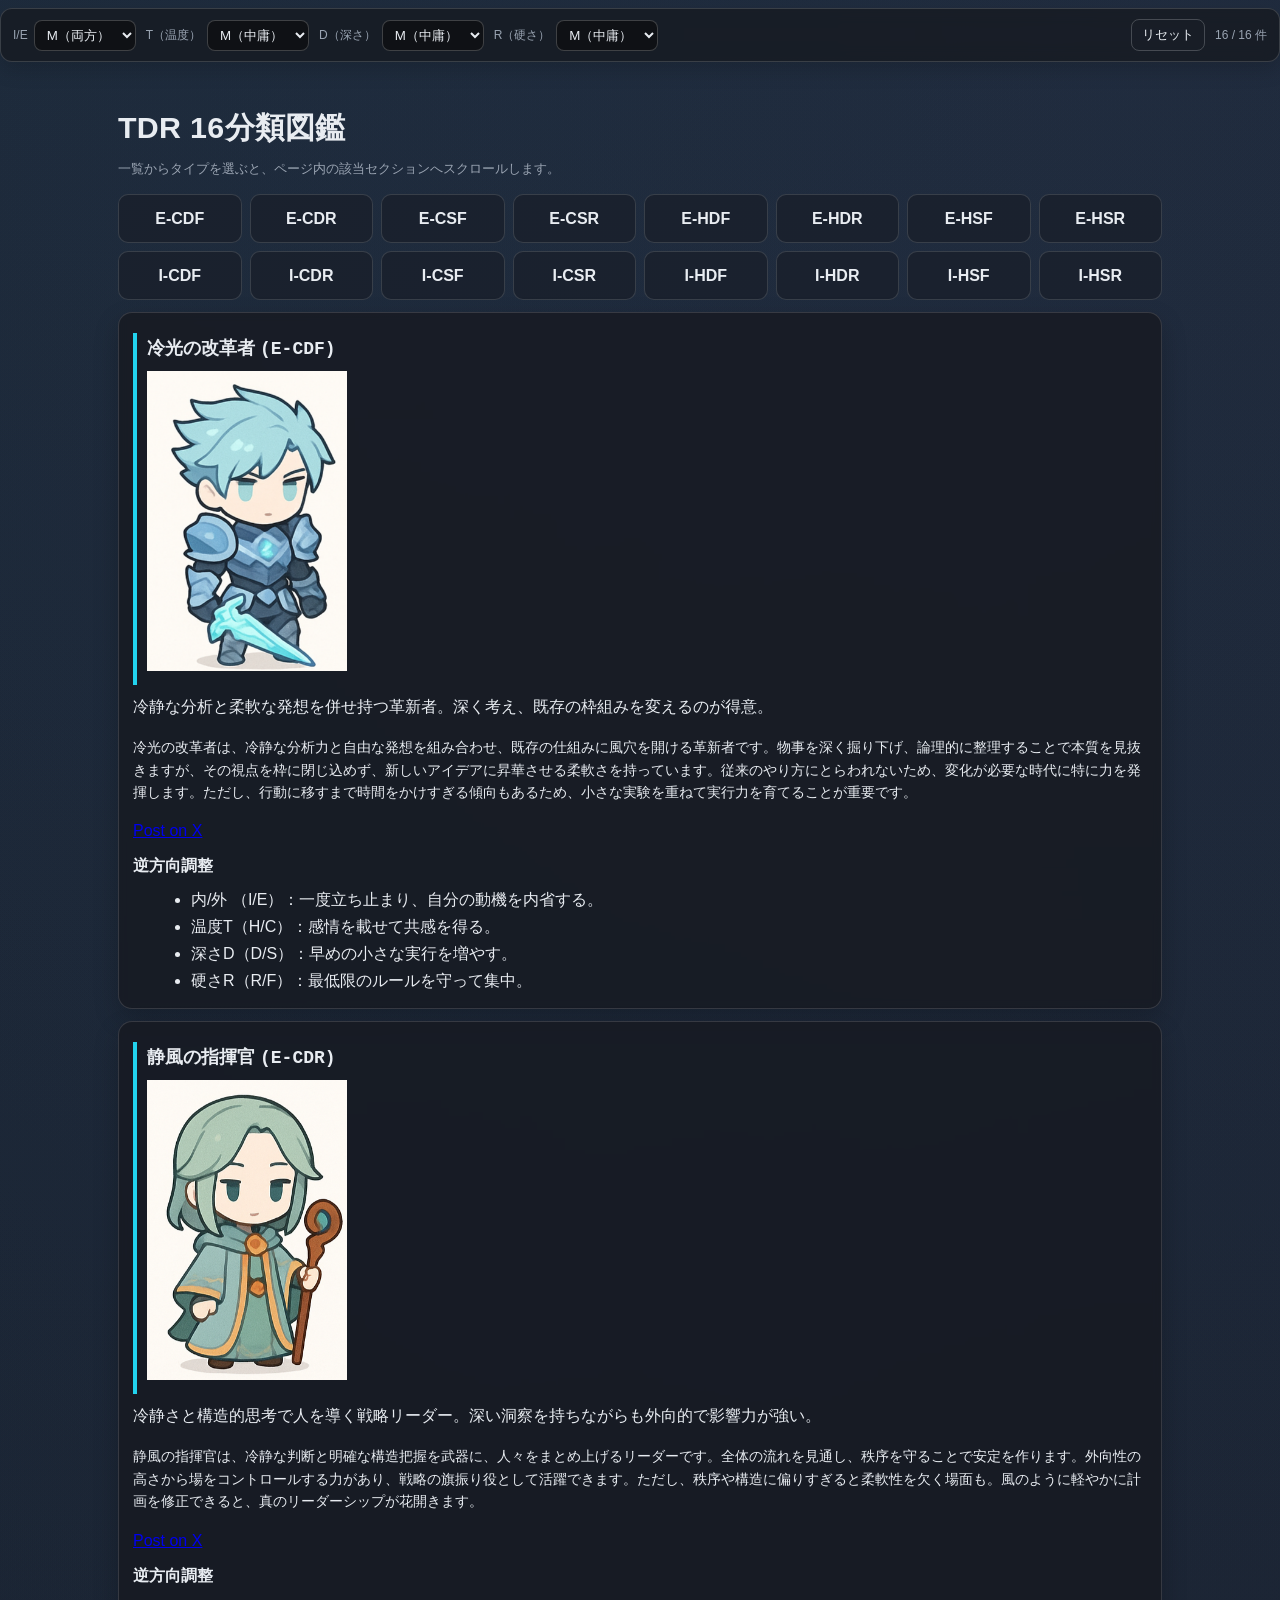
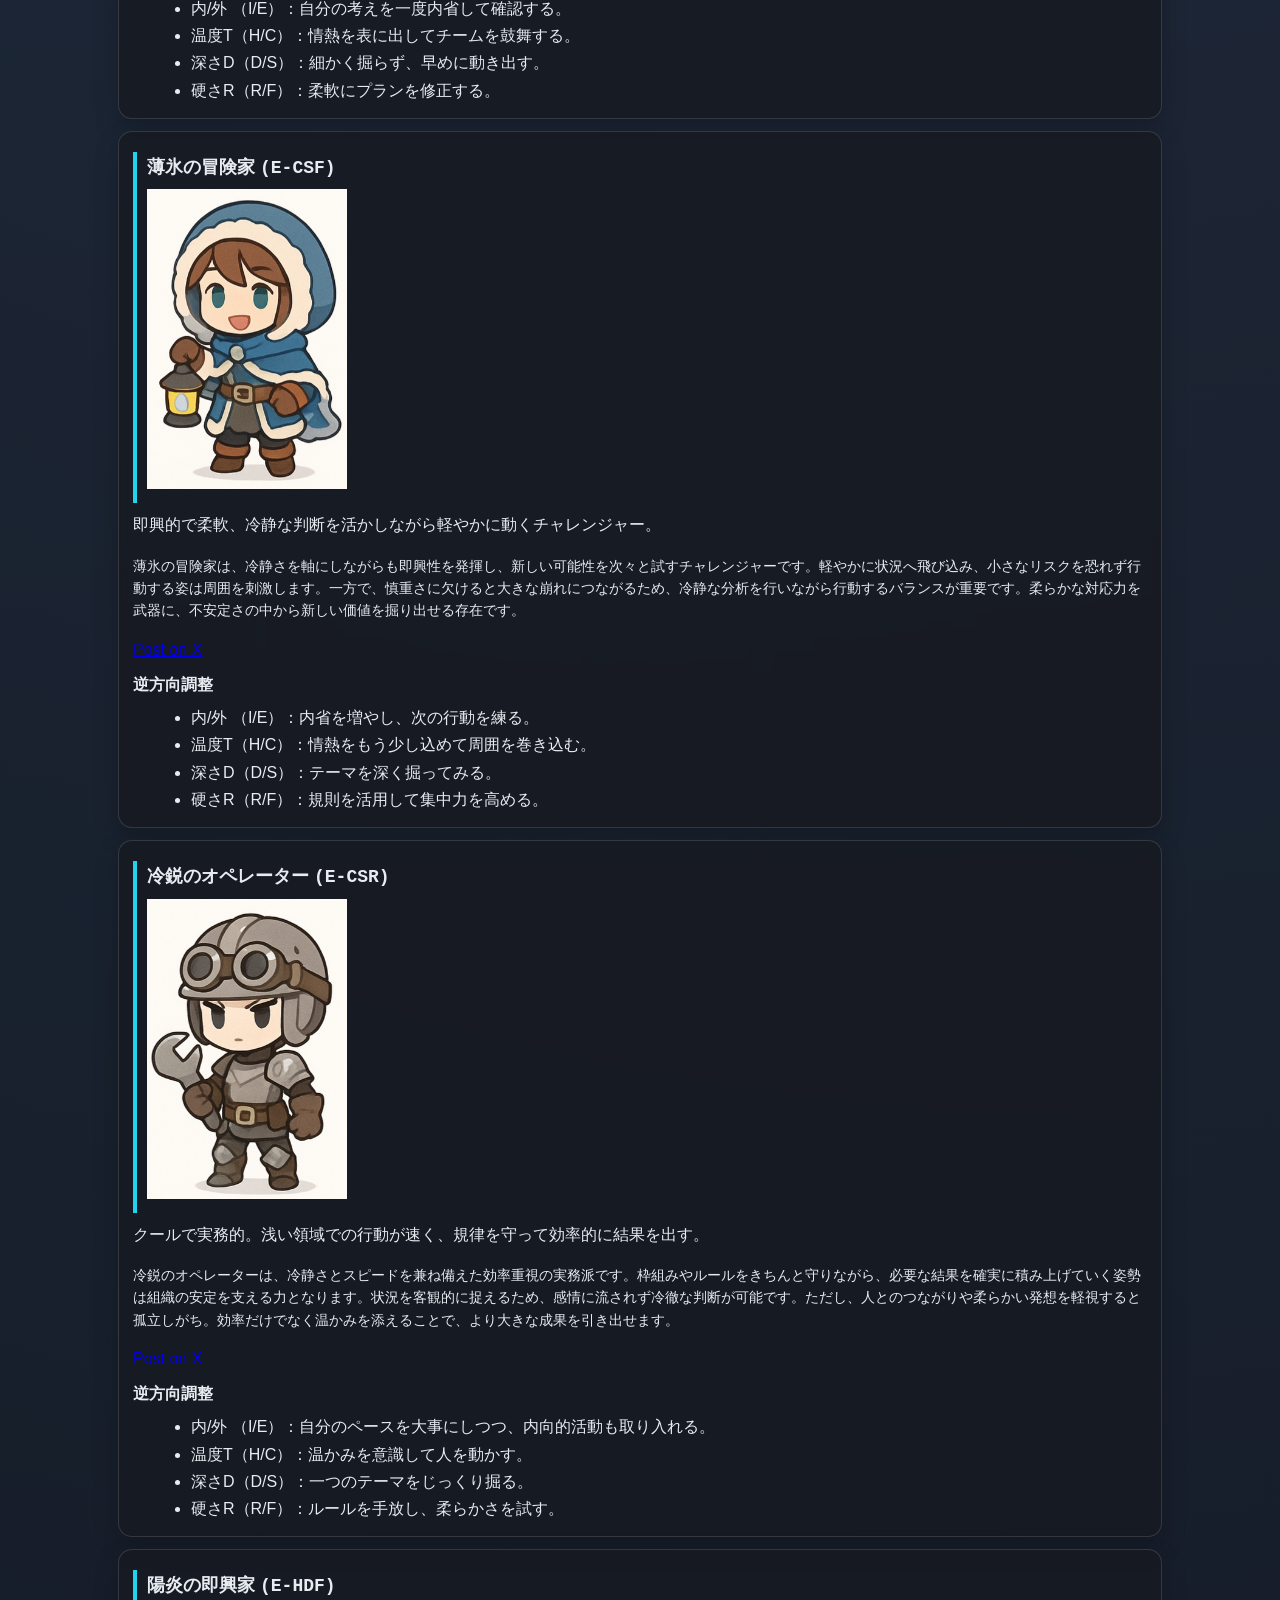
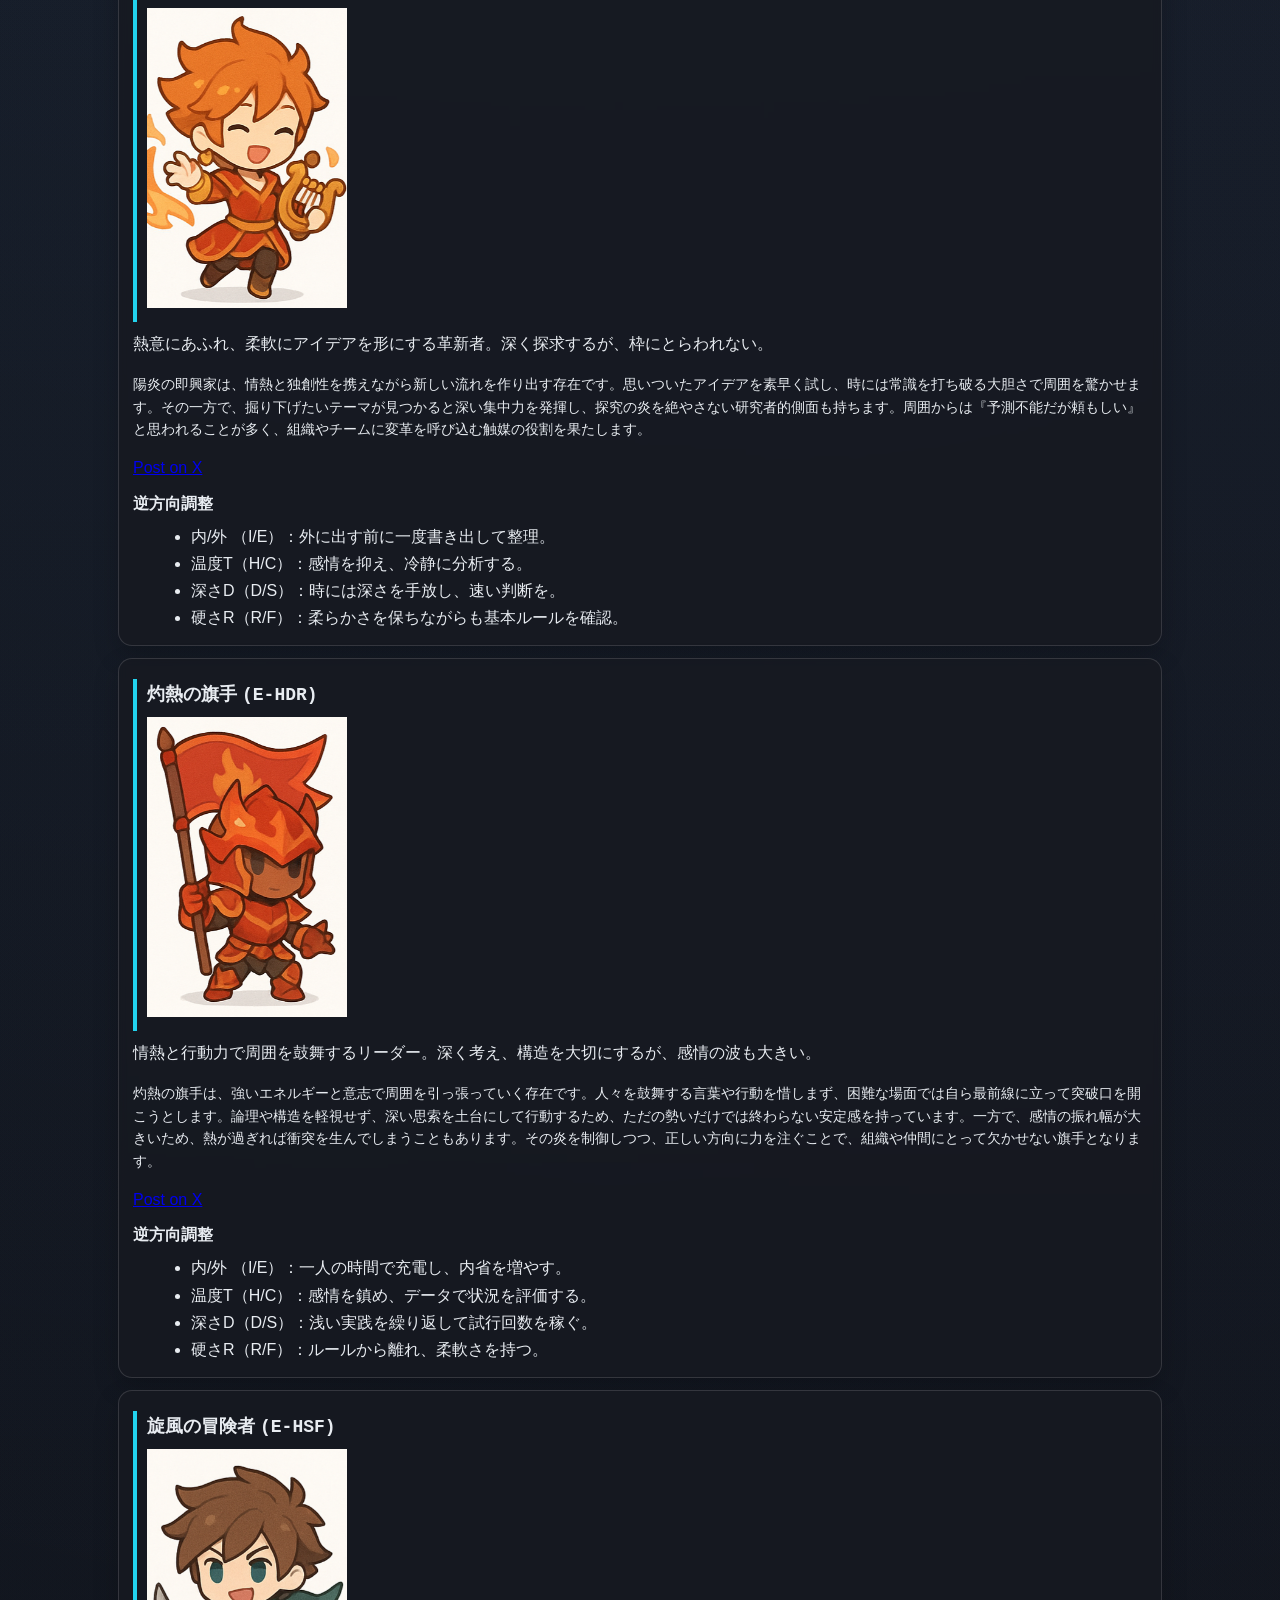
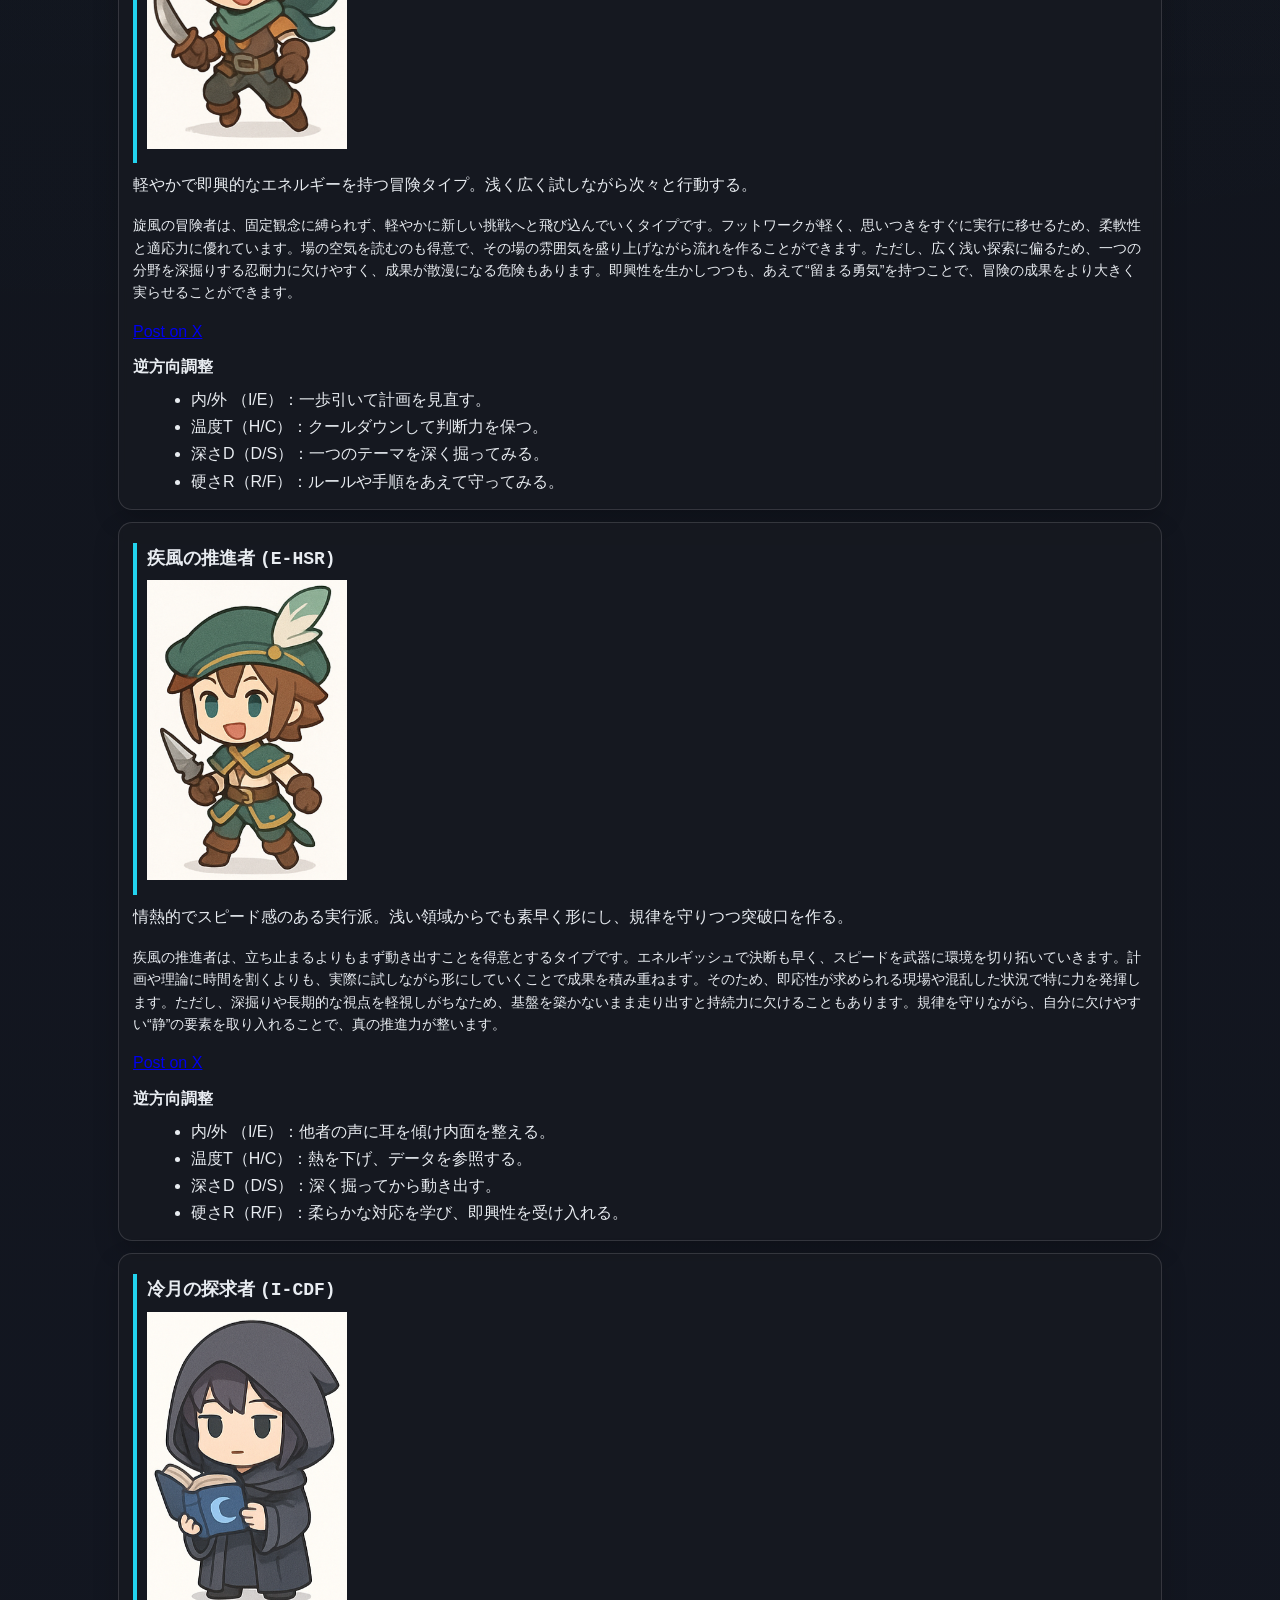
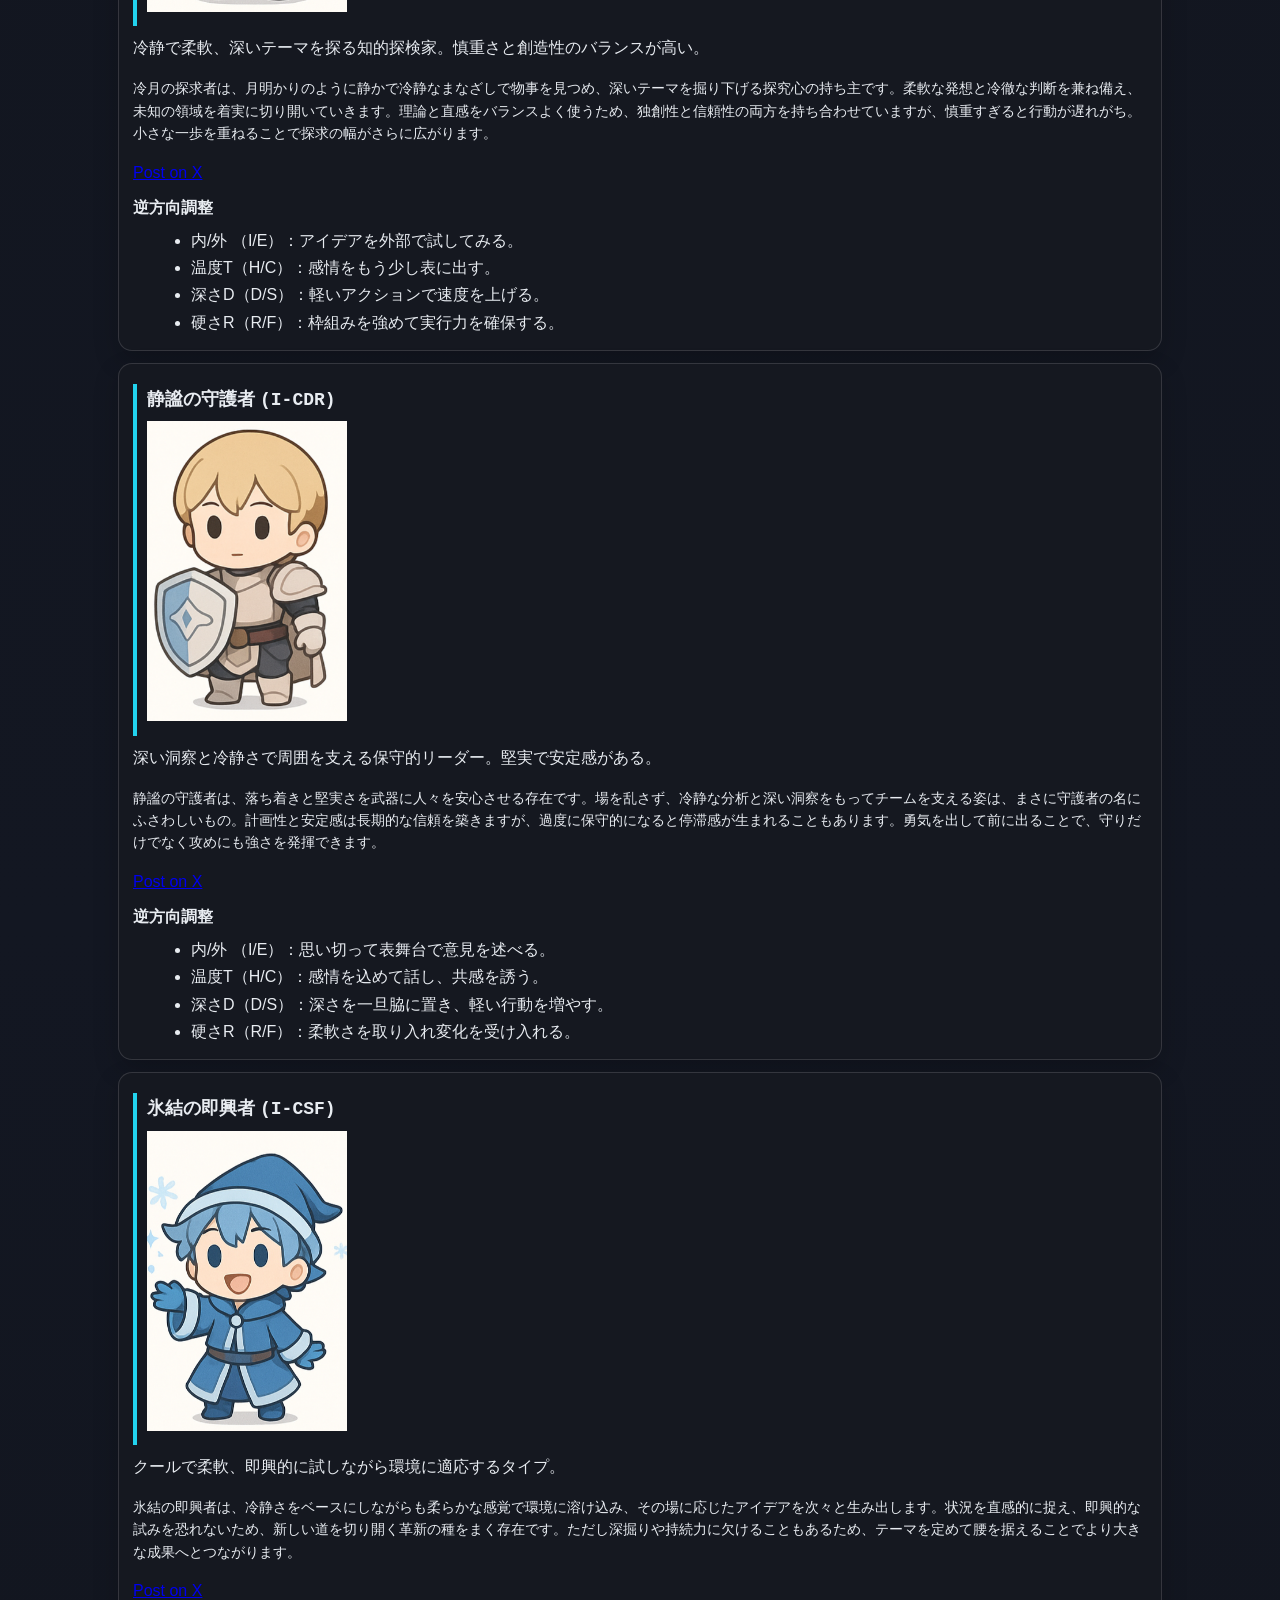
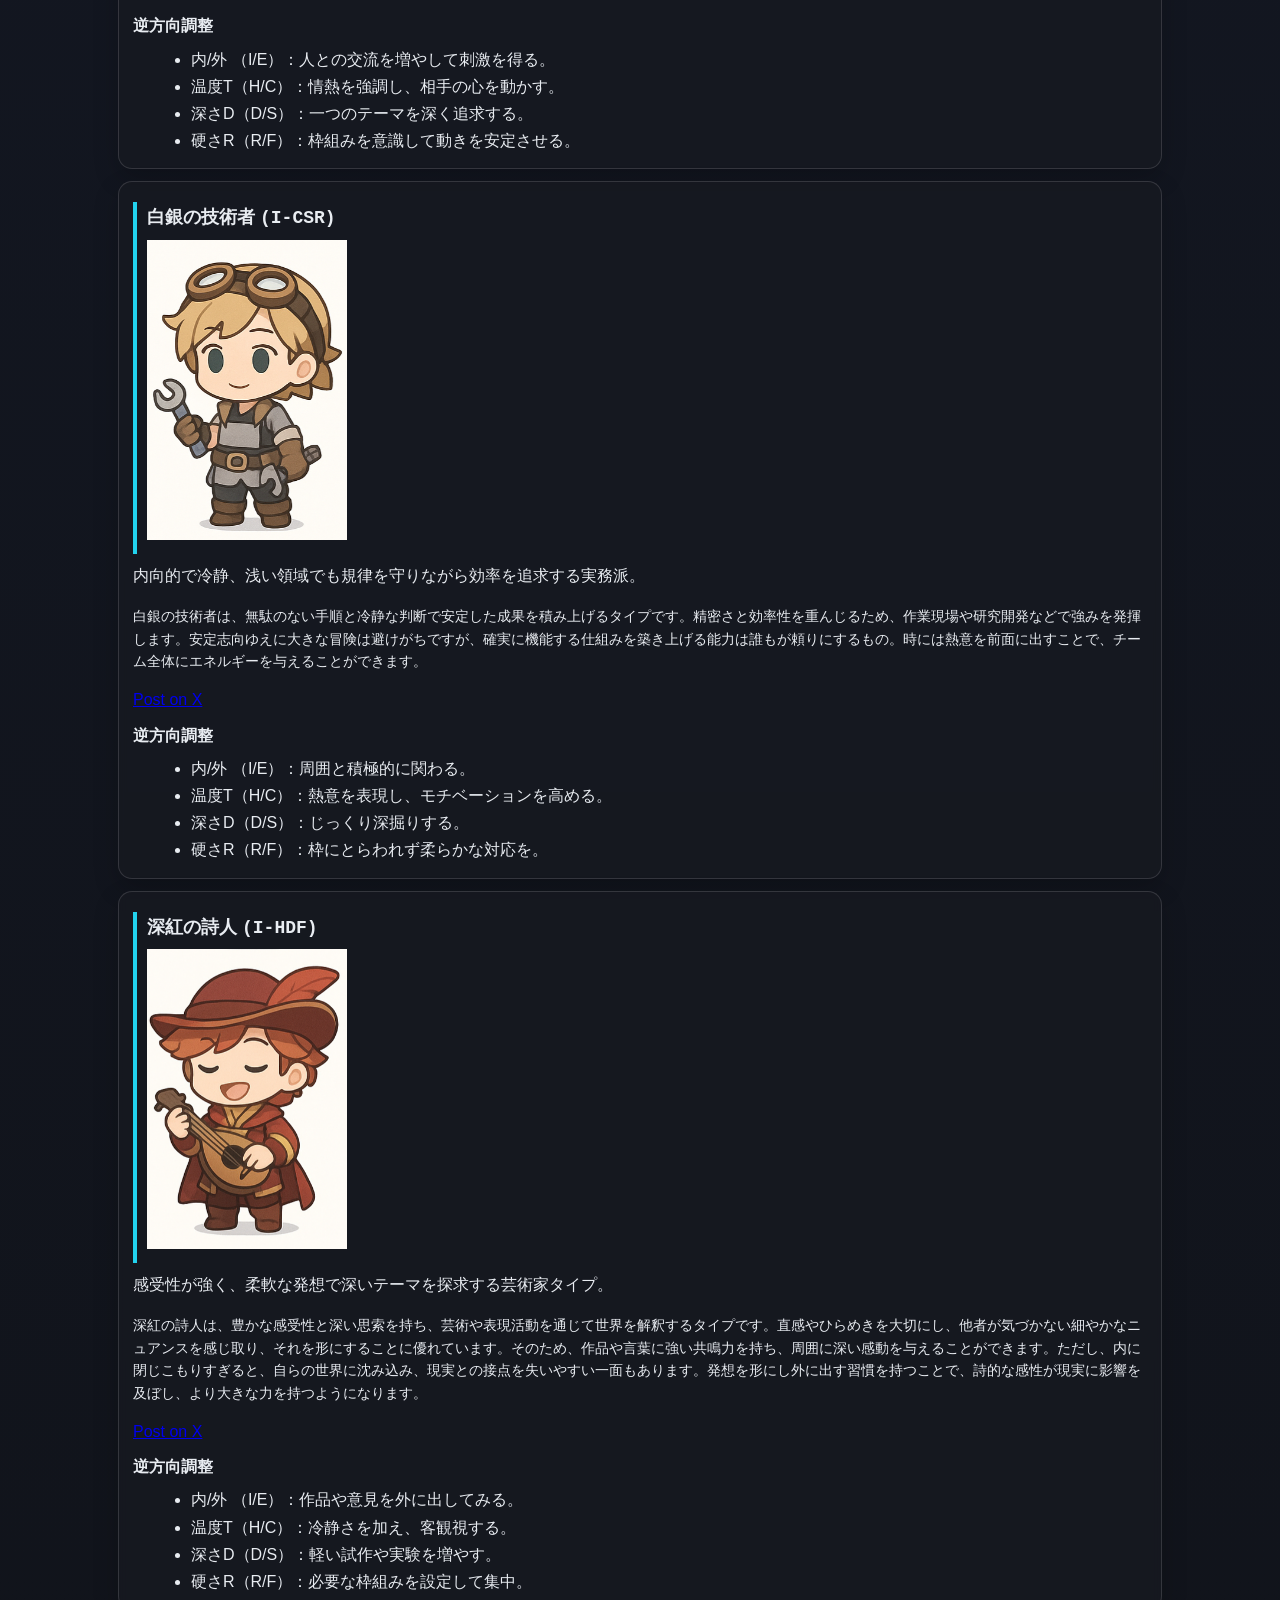
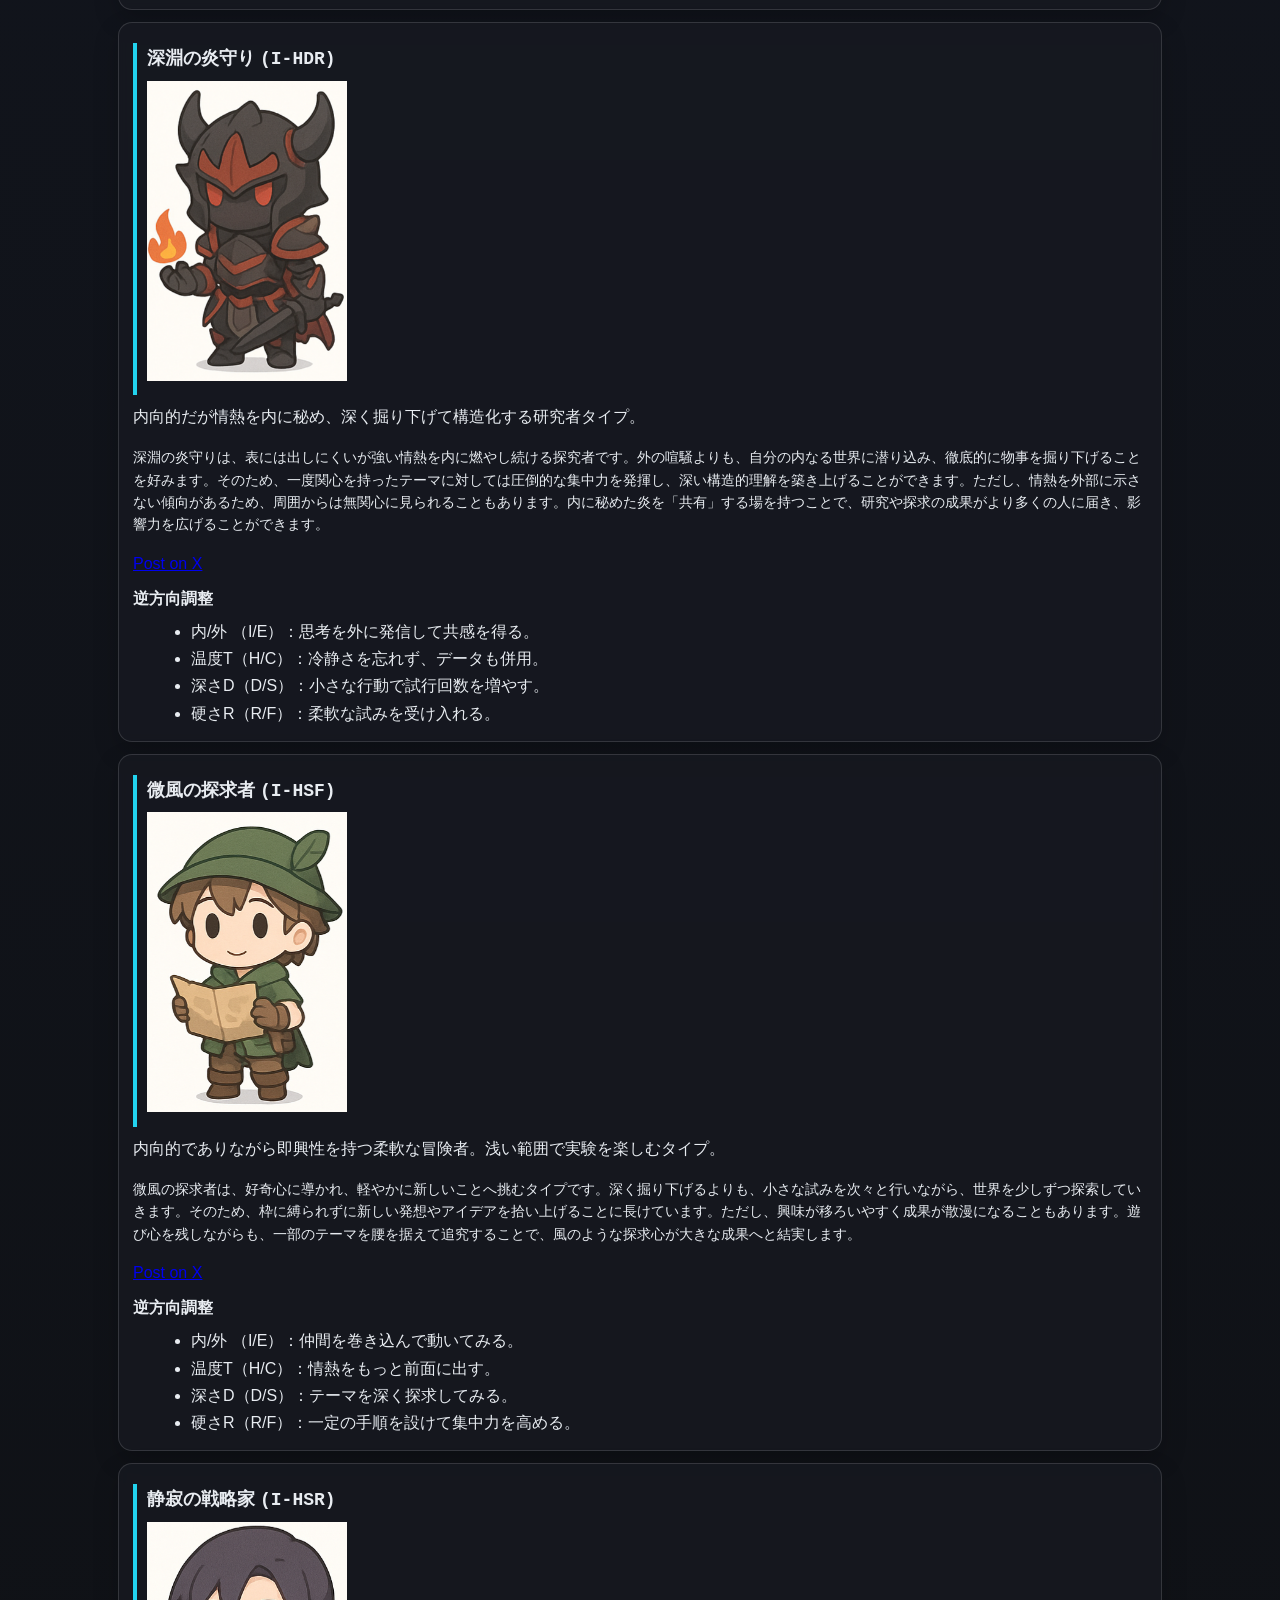
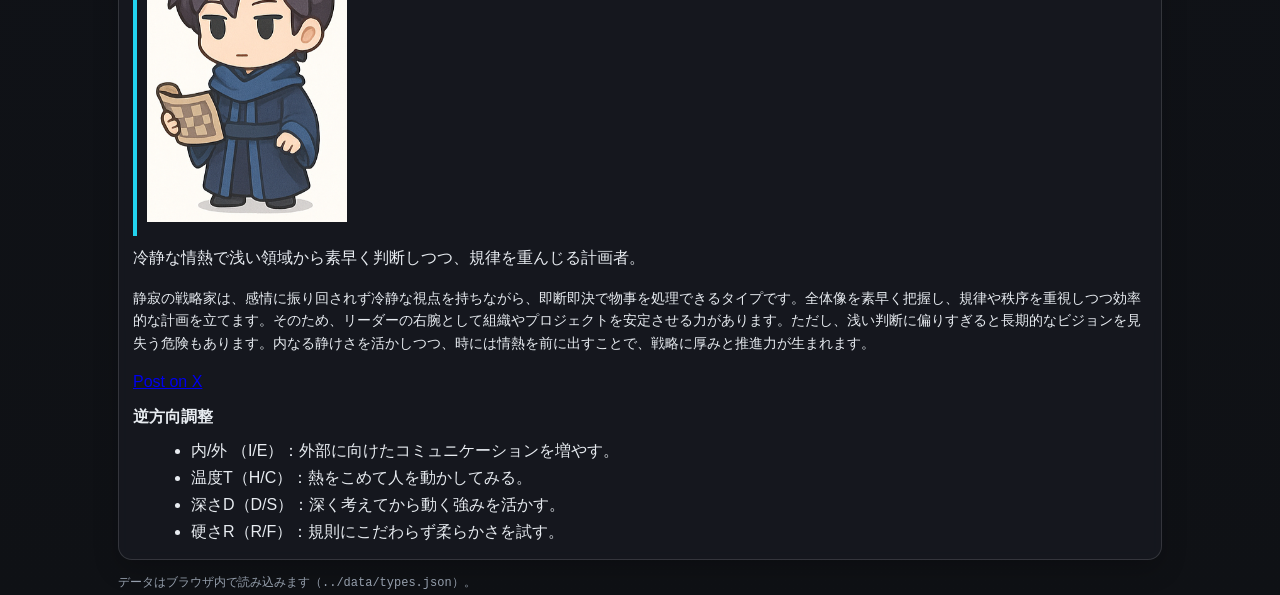
==== atlas/index.html @ dfa4b7ad "Implement fixed filter bar in index.html Added a fixed filter bar with options for I/E, T, and D." ====
<!DOCTYPE html>
<html lang="ja">
<head>
<meta charset="utf-8"><meta name="viewport" content="width=device-width, initial-scale=1">
<title>TDR 16分類図鑑</title>
<meta name="description" content="TDRの16タイプを一覧で確認。クリックで該当タイプへスクロール。">
    <!-- OGP設定 -->
<meta name="description" content="温度・深度・硬度・内外の4軸で“可動域”を測るTDR式診断。">
<meta property="og:title" content="TDR 4軸"><meta property="og:description" content="“動かせる自分”を測る診断と16分類図鑑。">
<meta property="og:type" content="website"><meta property="og:image" content="https://zacky-gpt.github.io/tdr-site/assets/og.png">
<link rel="icon" href="https://zacky-gpt.github.io/tdr-site/favicon.ico" type="image/x-icon">
  <!-- Twitterカード対応 -->
<meta name="twitter:card" content="summary_large_image" />
<meta name="twitter:title" content="TDR 4軸性格診断" />
<meta name="twitter:description" content="動かせる自分を見つける診断と16分類図鑑。" />
<meta name="twitter:image" content="https://zacky-gpt.github.io/tdr-site/assets/og.png" />

<style>

  :root{
    --bg:#0f1115;
    --panel:#171a21cc;
    --line:#ffffff24;
    --text:#e8ecf1;
    --muted:#9aa4b2;
    --accent:#7dd3fc;
    --accent-strong:#38bdf8;
    --chip:#1a202bcc;
  }
  *{box-sizing:border-box}
  html{scroll-behavior:smooth}
  body{
    margin:0;
    color:var(--text);
    font-family:-apple-system,BlinkMacSystemFont,"Segoe UI",Roboto,"Noto Sans JP","Hiragino Kaku Gothic ProN","Yu Gothic UI",sans-serif;
    line-height:1.7;
    background:
      radial-gradient(circle at 12% -8%, #38bdf81f 0%, transparent 48%),
      radial-gradient(circle at 90% 0%, #a78bfa19 0%, transparent 42%),
      linear-gradient(180deg,#0f1115 0%,#131722 62%,#0f1115 100%);
  }
  .wrap{max-width:1080px;margin:0 auto;padding:18px}
  h1{font-size:clamp(1.4rem,2.8vw,1.9rem);margin:10px 0 4px;letter-spacing:.01em}
  .sub{color:var(--muted);font-size:13px}
  .grid{display:grid;grid-template-columns:repeat(auto-fit,minmax(120px,1fr));gap:8px;margin:14px 0 10px}
.chip{
    display:block;text-align:center;padding:10px 8px;border-radius:10px;
    background:var(--chip);border:1px solid #ffffff22;color:#e8ecf1;text-decoration:none;font-weight:700;
    transition:background .2s ease,border-color .2s ease,transform .2s ease,box-shadow .2s ease;
  }
  .chip:hover{background:#1d232f;border-color:var(--accent);transform:translateY(-1px);box-shadow:0 8px 18px #38bdf840}
  .card{
    position:relative;
    overflow:hidden;
    background:var(--panel);
    border:1px solid #ffffff22;
    border-radius:14px;
    padding:14px;
    margin:12px 0;
    box-shadow:0 10px 26px #00000032;
    backdrop-filter: blur(4px);
    scroll-margin-top: 92px;
  }
  .card::before{
    content:"";
    position:absolute;
    inset:0;
    background:linear-gradient(120deg,transparent,rgba(255,255,255,.05),transparent);
    transform:translateX(-130%);
    transition:transform .78s ease;
    pointer-events:none;
  }
  .card:hover::before{transform:translateX(130%)}
  .code{font-family:ui-monospace,Menlo,monospace;font-weight:800}
  .sect{border-left:4px solid #22d3ee;padding-left:10px;margin-top:6px}
  .tags{display:flex;flex-wrap:wrap;gap:6px;margin-top:6px}
  .tag{font-size:12px;padding:3px 8px;border-radius:999px;background:#ffffff10;border:1px solid #ffffff20}
.foot{color:var(--muted);font-size:12px;margin-top:8px}
.toplink{
  position:fixed;right:14px;bottom:80px;z-index:9999;
    background:linear-gradient(135deg,var(--accent),var(--accent-strong));color:#081019;border:none;border-radius:999px;
    padding:10px 14px;font-weight:800;cursor:pointer;
    box-shadow:0 8px 20px #38bdf84d;
    opacity:0; pointer-events:none; transition:opacity .2s, transform .2s;
  }
 .toplink.show{ opacity:1; pointer-events:auto; }
  .toplink:hover{transform:translateY(-1px)}

  /* フィルターバー */
  .filterbar{
    position: sticky; top: 0; z-index: 20;
    display: flex; flex-wrap: wrap; gap: 10px; align-items: center;
    padding: 10px 12px; margin: 8px 0 12px;
    background: rgba(23,26,33,.78);
    border: 1px solid #ffffff26;
    border-radius: 12px;
    backdrop-filter: blur(8px);
    box-shadow:0 8px 20px #00000028;
  }
  .filterbar .row{display:flex; gap:6px; align-items:center}
  .filterbar label{font-size:12px; color:var(--muted)}
  .filterbar select{
    background:#0f1115; color:#e8ecf1; border:1px solid #ffffff33;
    border-radius:8px; padding:6px 8px;
  }
  .filterbar select:focus{outline:none;border-color:var(--accent);box-shadow:0 0 0 2px #38bdf833}
  .filterbar .ghost{
    margin-left:auto; background:transparent; color:#e8ecf1;
    border:1px solid #ffffff33; border-radius:8px; padding:6px 10px; cursor:pointer;
    transition:background .2s ease,border-color .2s ease;
  }
  .filterbar .ghost:hover{background:#ffffff0d;border-color:var(--accent)}
  .filterbar .count{font-size:12px; color:var(--muted)}
  @media (max-width:700px){ .filterbar{gap:8px} .filterbar .ghost{order:5; margin-left:0} }
</style>
</head>
<body>
<!-- 固定フィルタバー -->
<div id="filterBar" class="filterbar">
  <div class="row">
    <label>I/E</label>
    <select data-axis="ie">
      <option value="M">M（両方）</option>
      <option value="I">I</option>
      <option value="E">E</option>
    </select>
  </div>
  <div class="row">
    <label>T（温度）</label>
    <select data-axis="t">
      <option value="M">M（中庸）</option>
      <option value="C">C（低温）</option>
      <option value="H">H（高温）</option>
    </select>
  </div>
  <div class="row">
    <label>D（深さ）</label>
    <select data-axis="d">
      <option value="M">M（中庸）</option>
      <option value="S">S（浅）</option>
      <option value="D">D（深）</option>
    </select>
  </div>
  <div class="row">
    <label>R（硬さ）</label>
    <select data-axis="r">
      <option value="M">M（中庸）</option>
      <option value="F">F（柔）</option>
      <option value="R">R（硬）</option>
    </select>
  </div>

  <button id="resetFilter" class="ghost">リセット</button>
  <div class="count"><span id="hitCount">16</span> / 16 件</div>
</div>

  
<div class="wrap">
  <h1>TDR 16分類図鑑</h1>
  <div class="sub">一覧からタイプを選ぶと、ページ内の該当セクションへスクロールします。</div>

  <nav id="grid" class="grid"></nav>

  <main id="details"></main>

  <div class="foot">データはブラウザ内で読み込みます（<code>../data/types.json</code>）。</div>
</div>

<button type="button" id="toTop" class="toplink">▲ TOP</button>

<script>
/* =========================
   ユーティリティ
========================= */
function resolveImg(p){
  if (!p) return "";
  if (/^https?:\/\//.test(p)) return p;
  if (p.startsWith("/")) return p;
  return (location.pathname.includes("/atlas/") ? "../" : "") + p;
}

function splitLetters(code){
  const m = String(code||"").toUpperCase().match(/^([IE])\-([HC])([DS])([RF])$/);
  if(!m) return {ie:"M", t:"M", d:"M", r:"M"};
  return {ie:m[1], t:m[2], d:m[3], r:m[4]};
}

/* =========================
   描画
========================= */
function renderDetails(list){
  const details = document.getElementById("details");
  details.innerHTML = list.map(t => {
    const code = t.code || t.id || "UNKNOWN";
    const name = t.name || "名称未設定";
    const desc = t.desc || t.description || "";
    const longdesc = t.longdesc || "";
    const adj  = t.adjust || {};
    const tags = t.tags ? t.tags.map(x=>`<span class="tag">${x}</span>`).join("") : "";
    const img  = resolveImg(t.img || "");
    const L = splitLetters(code);

    return `
      <section id="${code}" class="card type"
        data-code="${code}"
        data-ie="${L.ie}" data-t="${L.t}" data-d="${L.d}" data-r="${L.r}">
        <div class="sect">
          <div style="font-size:18px;font-weight:800">
            ${name} <span class="code">(${code})</span>
          </div>
          ${img ? `<img src="${img}" alt="${name}" style="max-height:300px;margin-top:6px;" onerror="this.remove()">` : ""}
          <div class="tags">${tags}</div>
        </div>
        <p style="margin-top:8px">${desc}</p>
        ${longdesc ? `<p style="margin-top:8px;font-size:14px;line-height:1.6">${longdesc}</p>` : ""}
         
        <!-- シェアボタン -->
        <div style="margin-top:12px">
          <a href="https://twitter.com/share"
             class="twitter-share-button"
             data-show-count="false"
             data-text="今回は『${name} (${code})』タイプでした！ #TDR診断"
             data-url="https://zacky-gpt.github.io/tdr-site/#${code}">
            Post on X
          </a>
        </div>
        
        <div style="font-weight:700;margin-top:8px">逆方向調整</div>
        <ul style="margin:6px 0 0 18px">
          <li>内/外 （I/E）：${adj["I/E"] ?? "-"}</li>
          <li>温度T（H/C）：${adj["H/C"] ?? "-"}</li>
          <li>深さD（D/S）：${adj["D/S"] ?? "-"}</li>
          <li>硬さR（R/F）：${adj["R/F"] ?? "-"}</li>
        </ul>
      </section>
    `;
  }).join("");
}

/* =========================
   フィルタ
========================= */
function matchCode(code, s){
  const [IE, rest] = String(code).split("-");
  const T = rest?.[0], D = rest?.[1], R = rest?.[2];
  const ok = (sel, v) => sel === 'M' || sel === v; // Mは両方OK
  return ok(s.ie, IE) && ok(s.t, T) && ok(s.d, D) && ok(s.r, R);
}

function setupFilter(types){
  const state = { ie:'M', t:'M', d:'M', r:'M' };
  const bar = document.getElementById('filterBar');
  const selects = bar.querySelectorAll('select[data-axis]');
  const hit = document.getElementById('hitCount');

  const apply = () => {
    const filtered = types.filter(t => matchCode(t.code, state));
    renderDetails(filtered);
    hit.textContent = String(filtered.length);
  };

  selects.forEach(sel=>{
    const ax = sel.dataset.axis;
    sel.value = state[ax];
    sel.addEventListener('change', e=>{
      state[ax] = e.target.value;
      apply();
    });
  });

  bar.querySelector('#resetFilter').addEventListener('click', ()=>{
    state.ie = state.t = state.d = state.r = 'M';
    selects.forEach(s => s.value = 'M');
    apply();
  });

  apply(); // 初回描画（=M-MMMで全表示）
}

/* =========================
   TOPボタン
========================= */
(function(){
  const btn = document.getElementById('toTop');
  function toTopSmooth(){
    try{ window.scrollTo({top:0, behavior:'smooth'}); }catch(e){}
    try{ document.documentElement.scrollTo({top:0, behavior:'smooth'}); }catch(e){}
    try{ document.body.scrollTo({top:0, behavior:'smooth'}); }catch(e){}
  }
  btn.addEventListener('click', toTopSmooth);
  function onScroll(){
    const y = window.scrollY || document.documentElement.scrollTop || document.body.scrollTop || 0;
    if(y > 400) btn.classList.add('show'); else btn.classList.remove('show');
  }
  window.addEventListener('scroll', onScroll, {passive:true});
  onScroll();
})();

/* =========================
   起動：データ読み込み
========================= */
(async function(){
  try{
    const url = "../data/types.json";
    const res = await fetch(url, {cache:"no-store"});
    const raw = await res.json();
    const types = Array.isArray(raw) ? raw : Object.values(raw);

    // ソート & ナビ生成
    types.sort((a,b)=>(a.code||a.name).localeCompare(b.code||b.name));
    const grid = document.getElementById("grid");
    grid.innerHTML = types.map(t =>
      `<a class="chip" href="#${t.code||t.id}">${t.code||t.id}</a>`
    ).join("");

    // 詳細とフィルタ
    setupFilter(types);

    // ハッシュ着地
    if (location.hash) {
      const el = document.querySelector(location.hash);
      el && el.scrollIntoView({behavior:"smooth", block:"start"});
    }

    // ページ内リンクをスムーススクロール
    document.querySelectorAll('a[href^="#"]').forEach(a=>{
      a.addEventListener("click", e=>{
        const id = a.getAttribute("href");
        const el = document.querySelector(id);
        if(el){
          e.preventDefault();
          history.replaceState(null,"",id);
          el.scrollIntoView({behavior:"smooth", block:"start"});
        }
      });
    });

  }catch(err){
    console.error(err);
    document.getElementById("grid").innerHTML =
      `<div class="sub">読み込み失敗：${String(err)}</div>`;
  }
})();
  
</script>
<script async src="https://platform.twitter.com/widgets.js" charset="utf-8"></script>

</body>
</html>
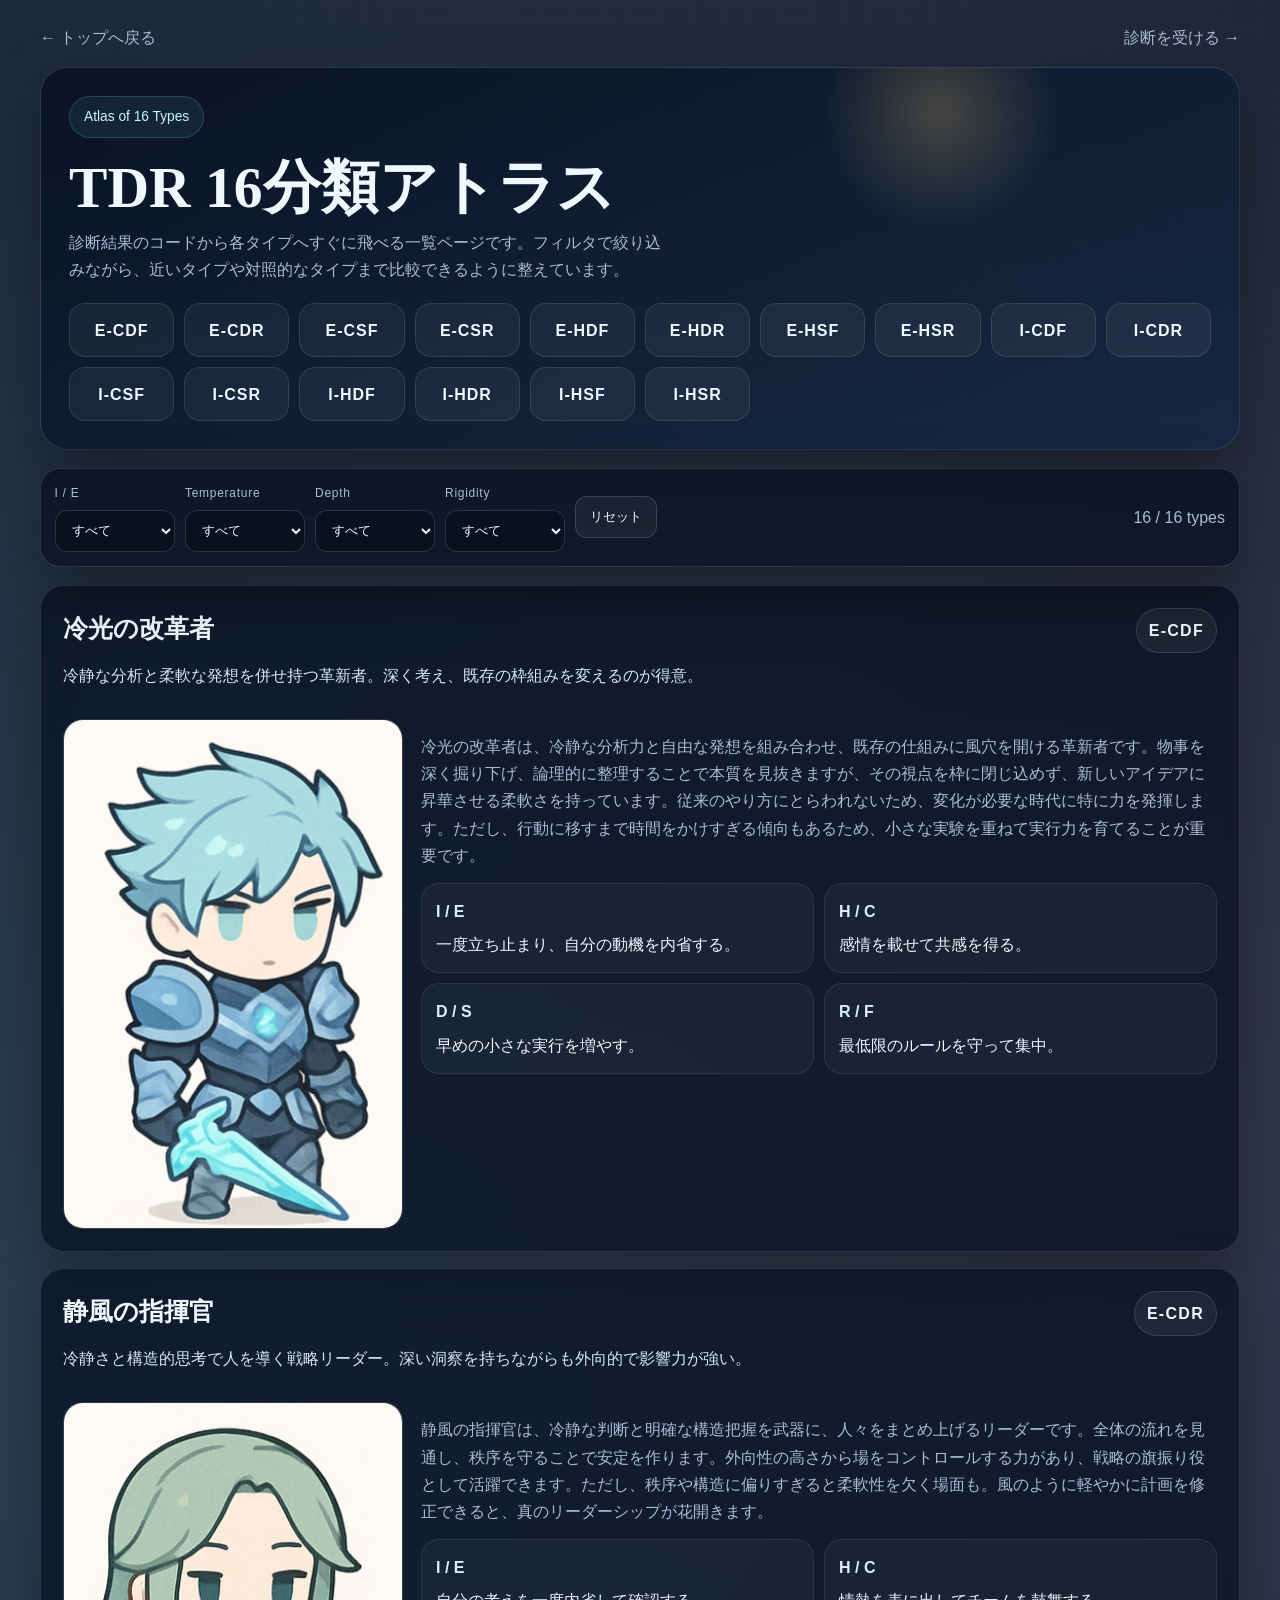
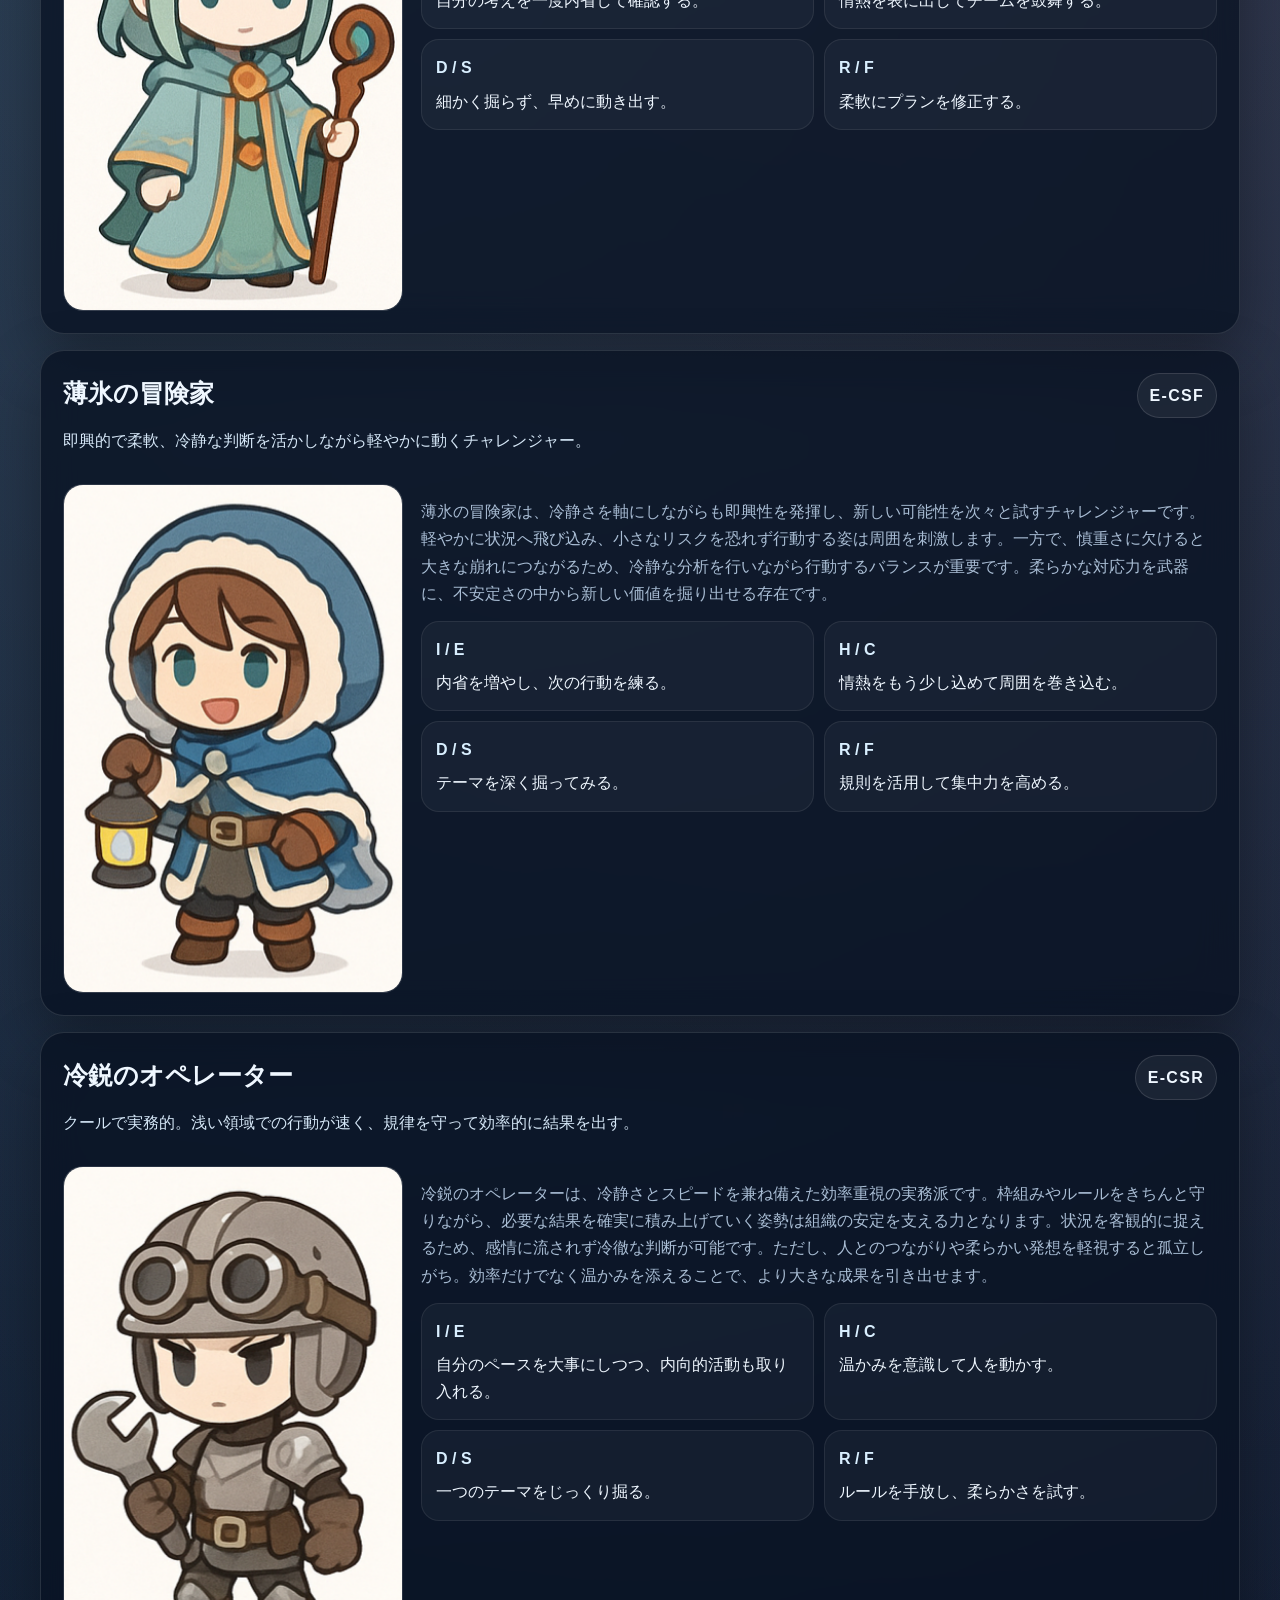
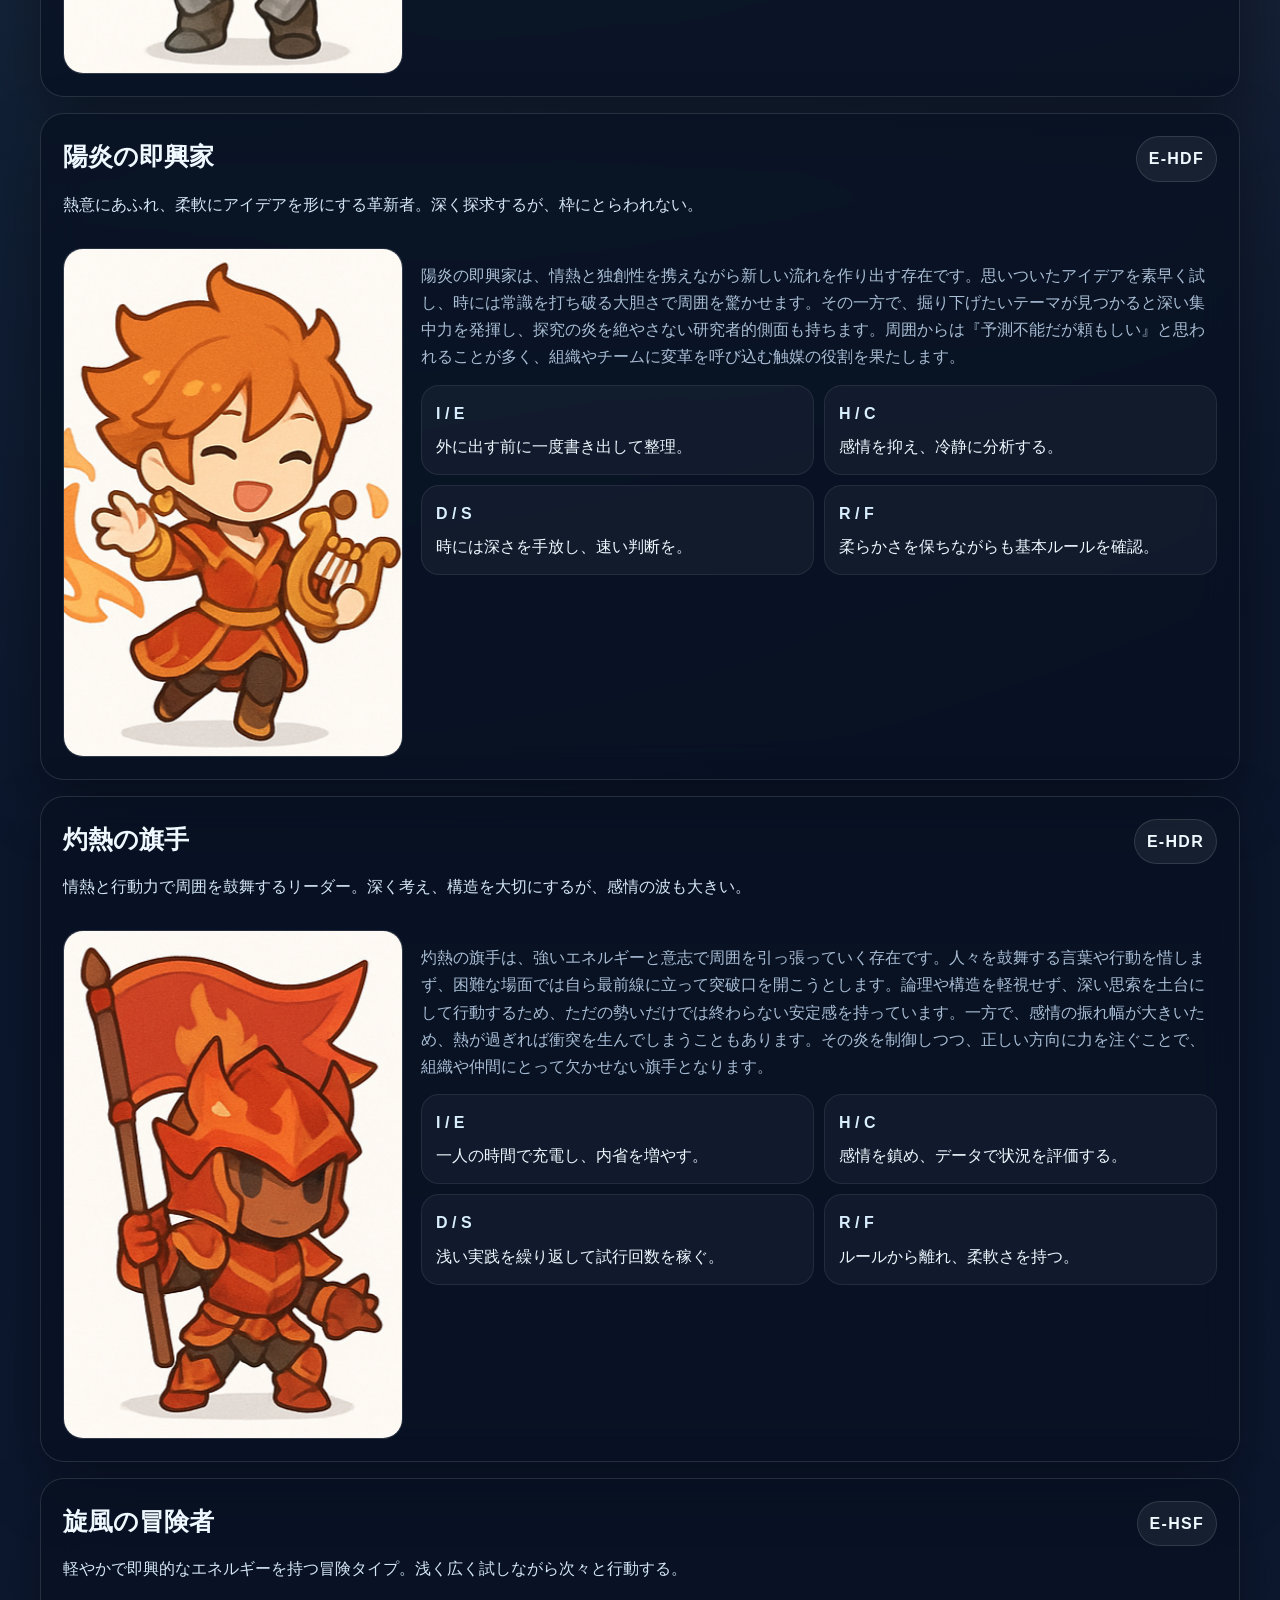
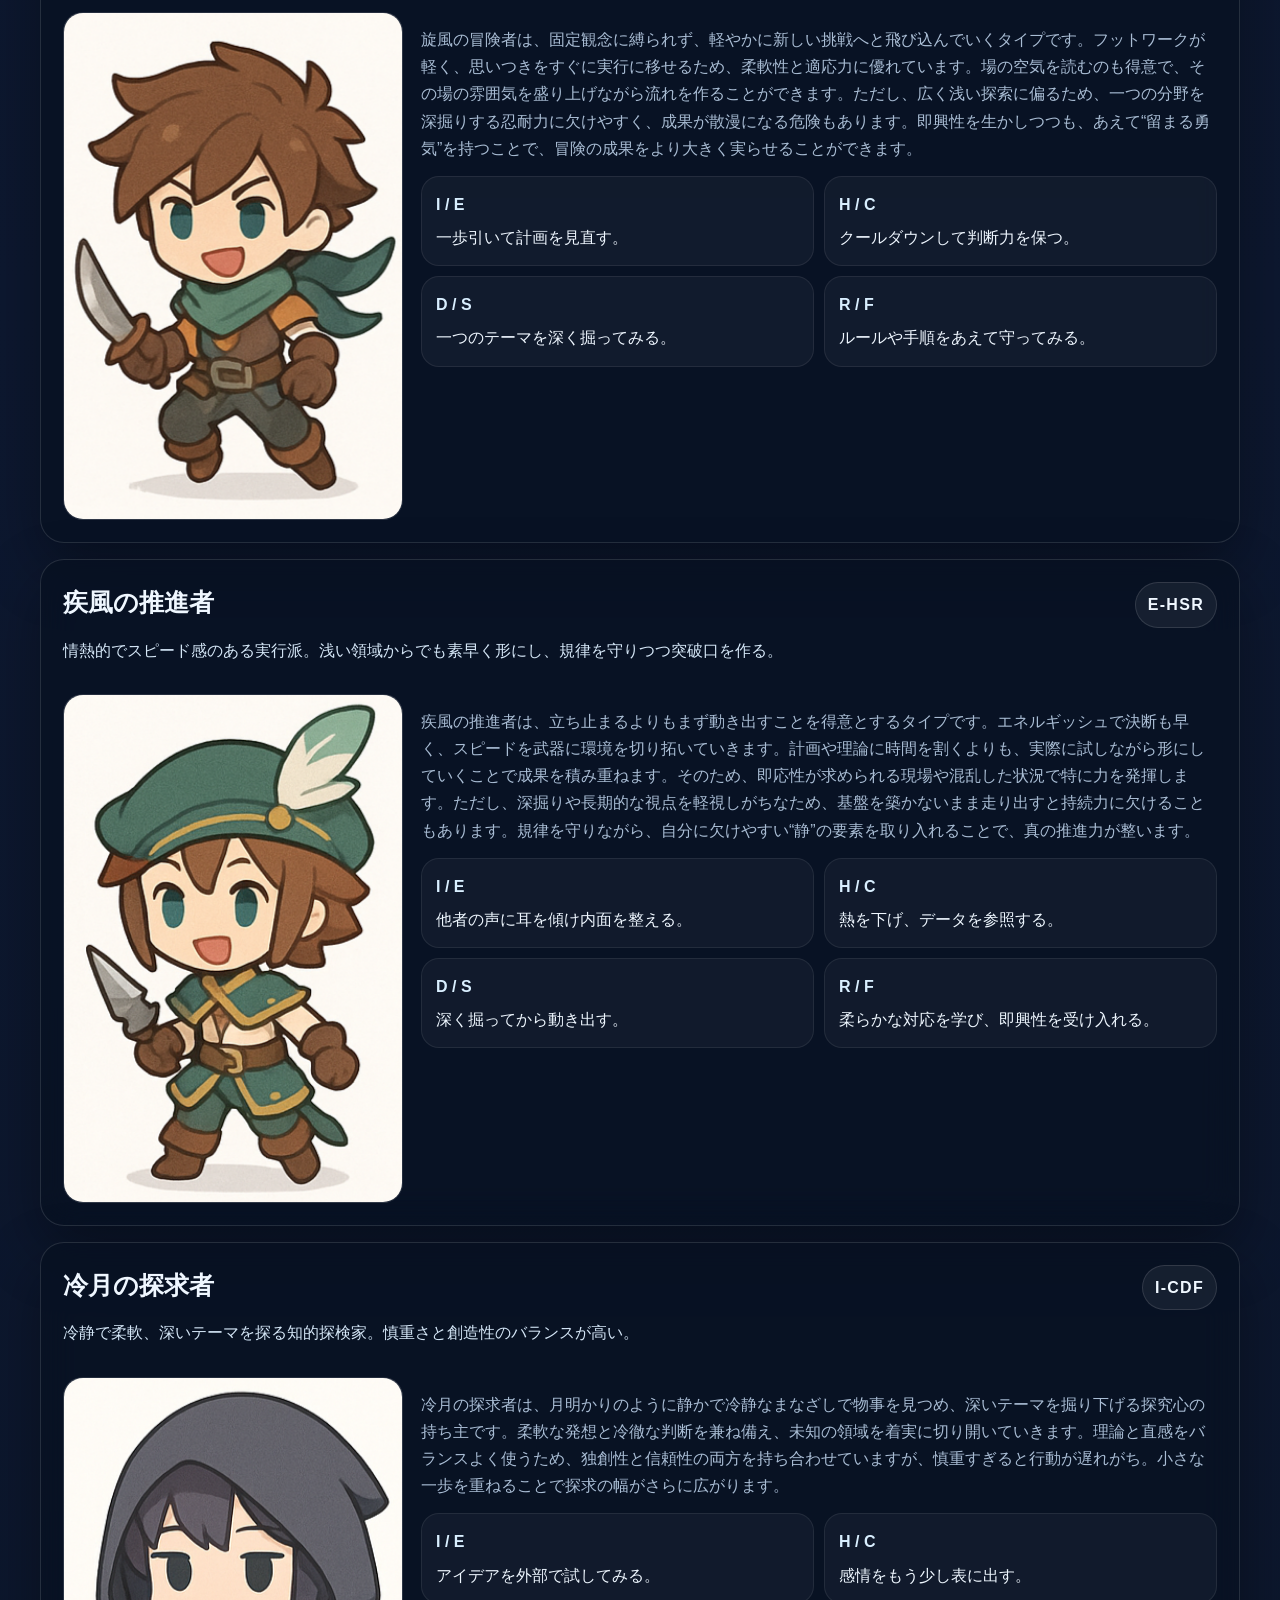
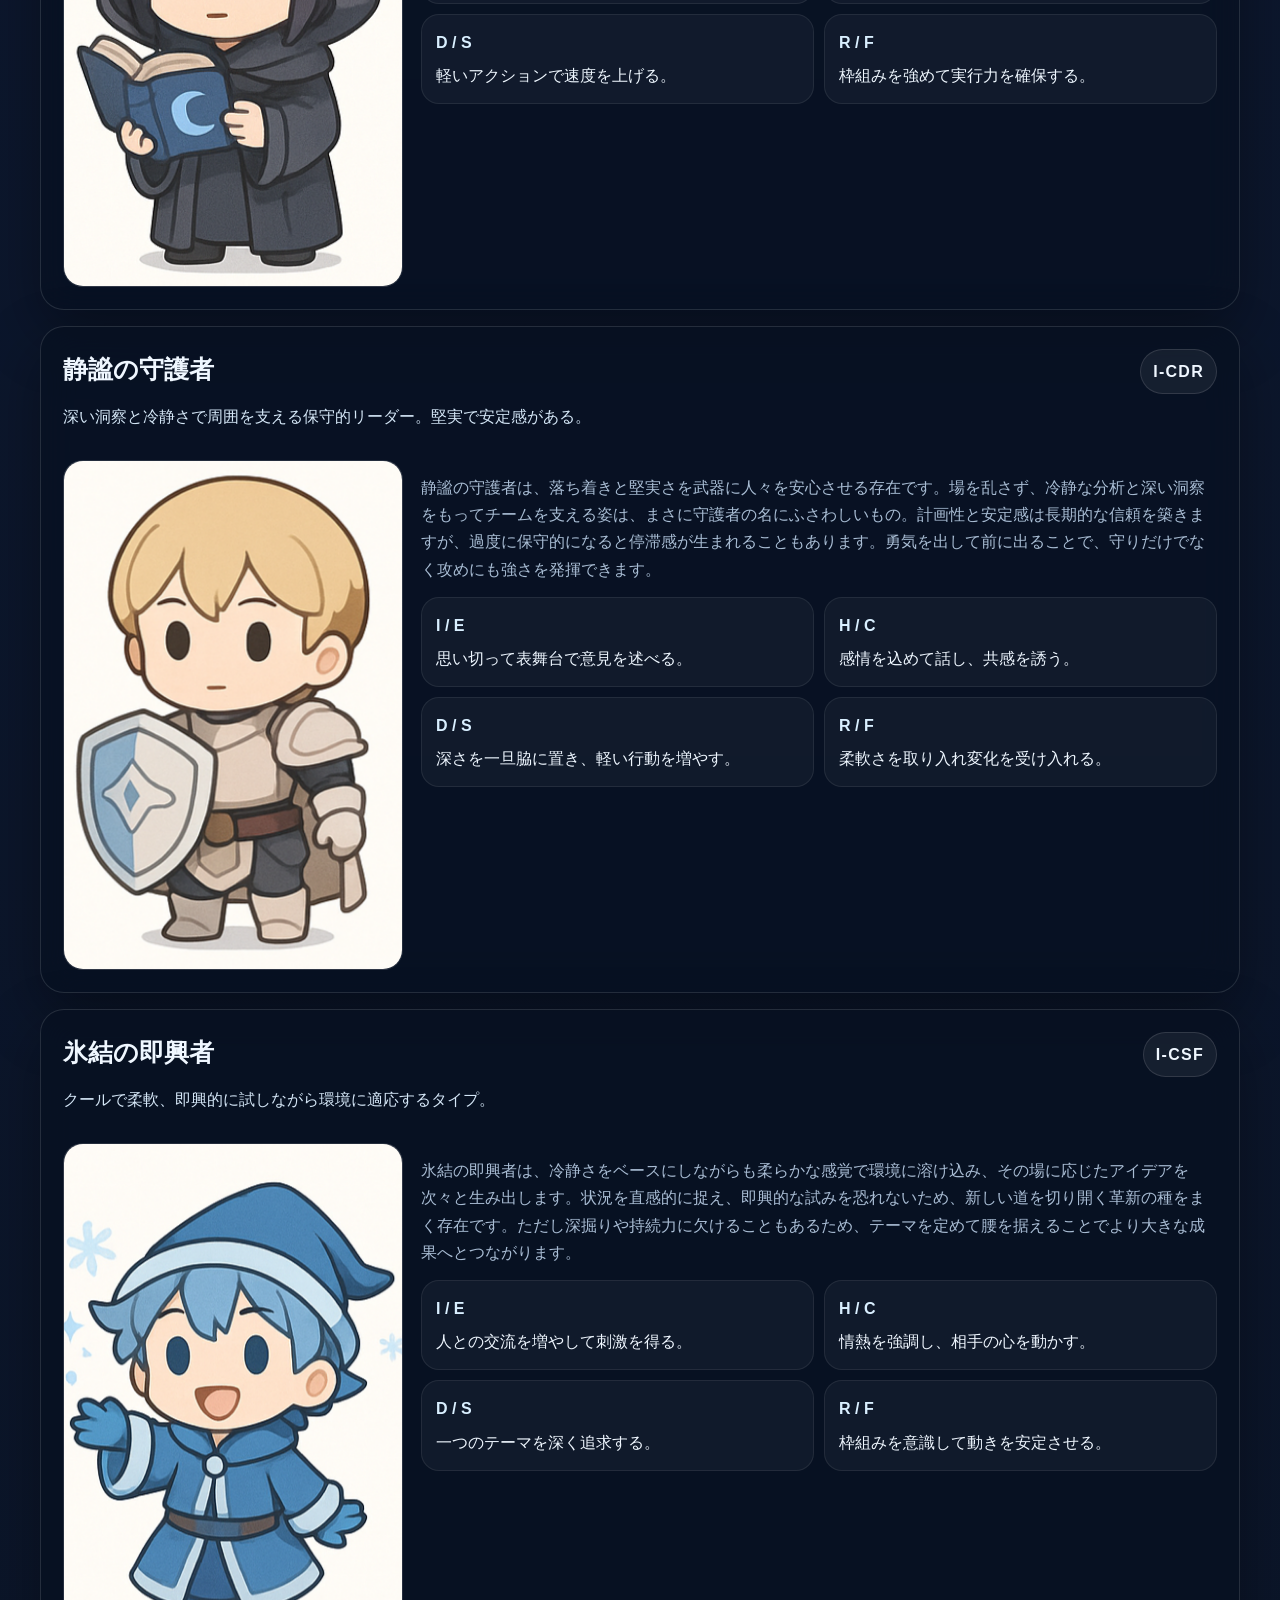
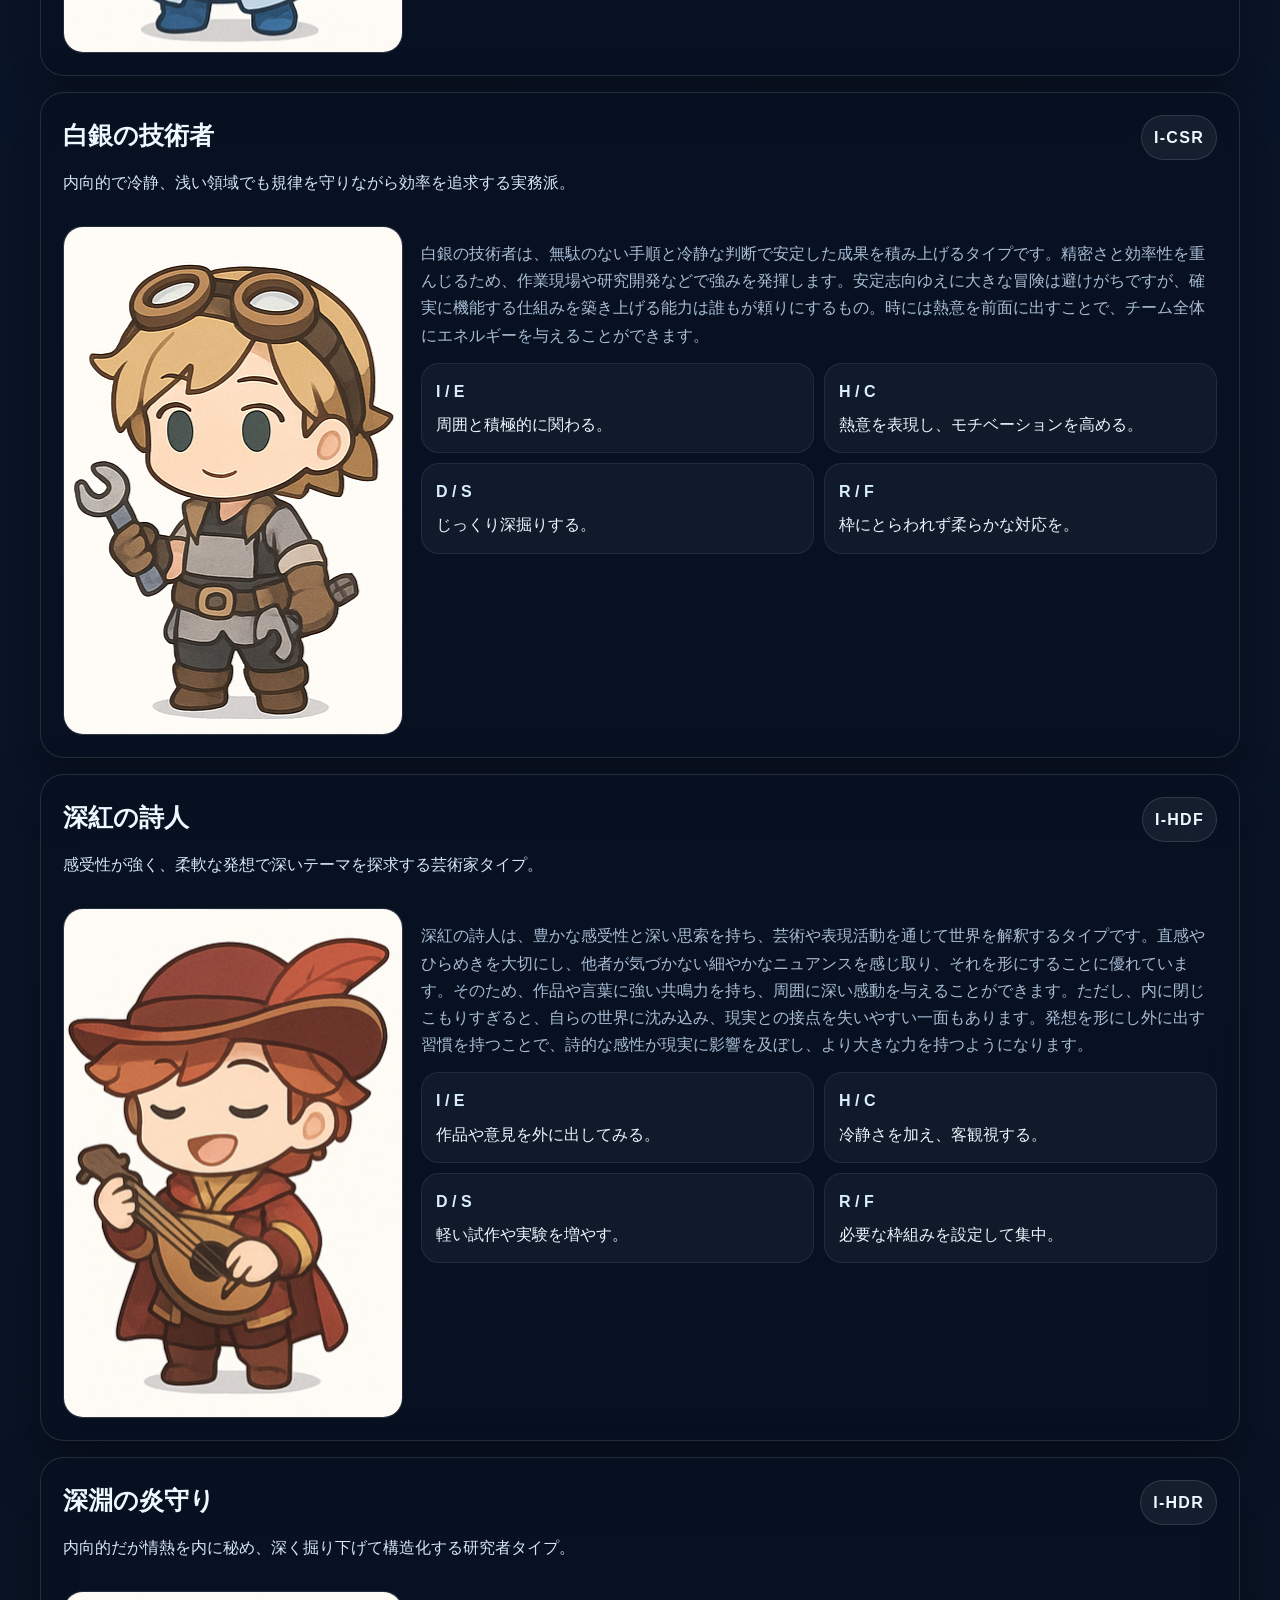
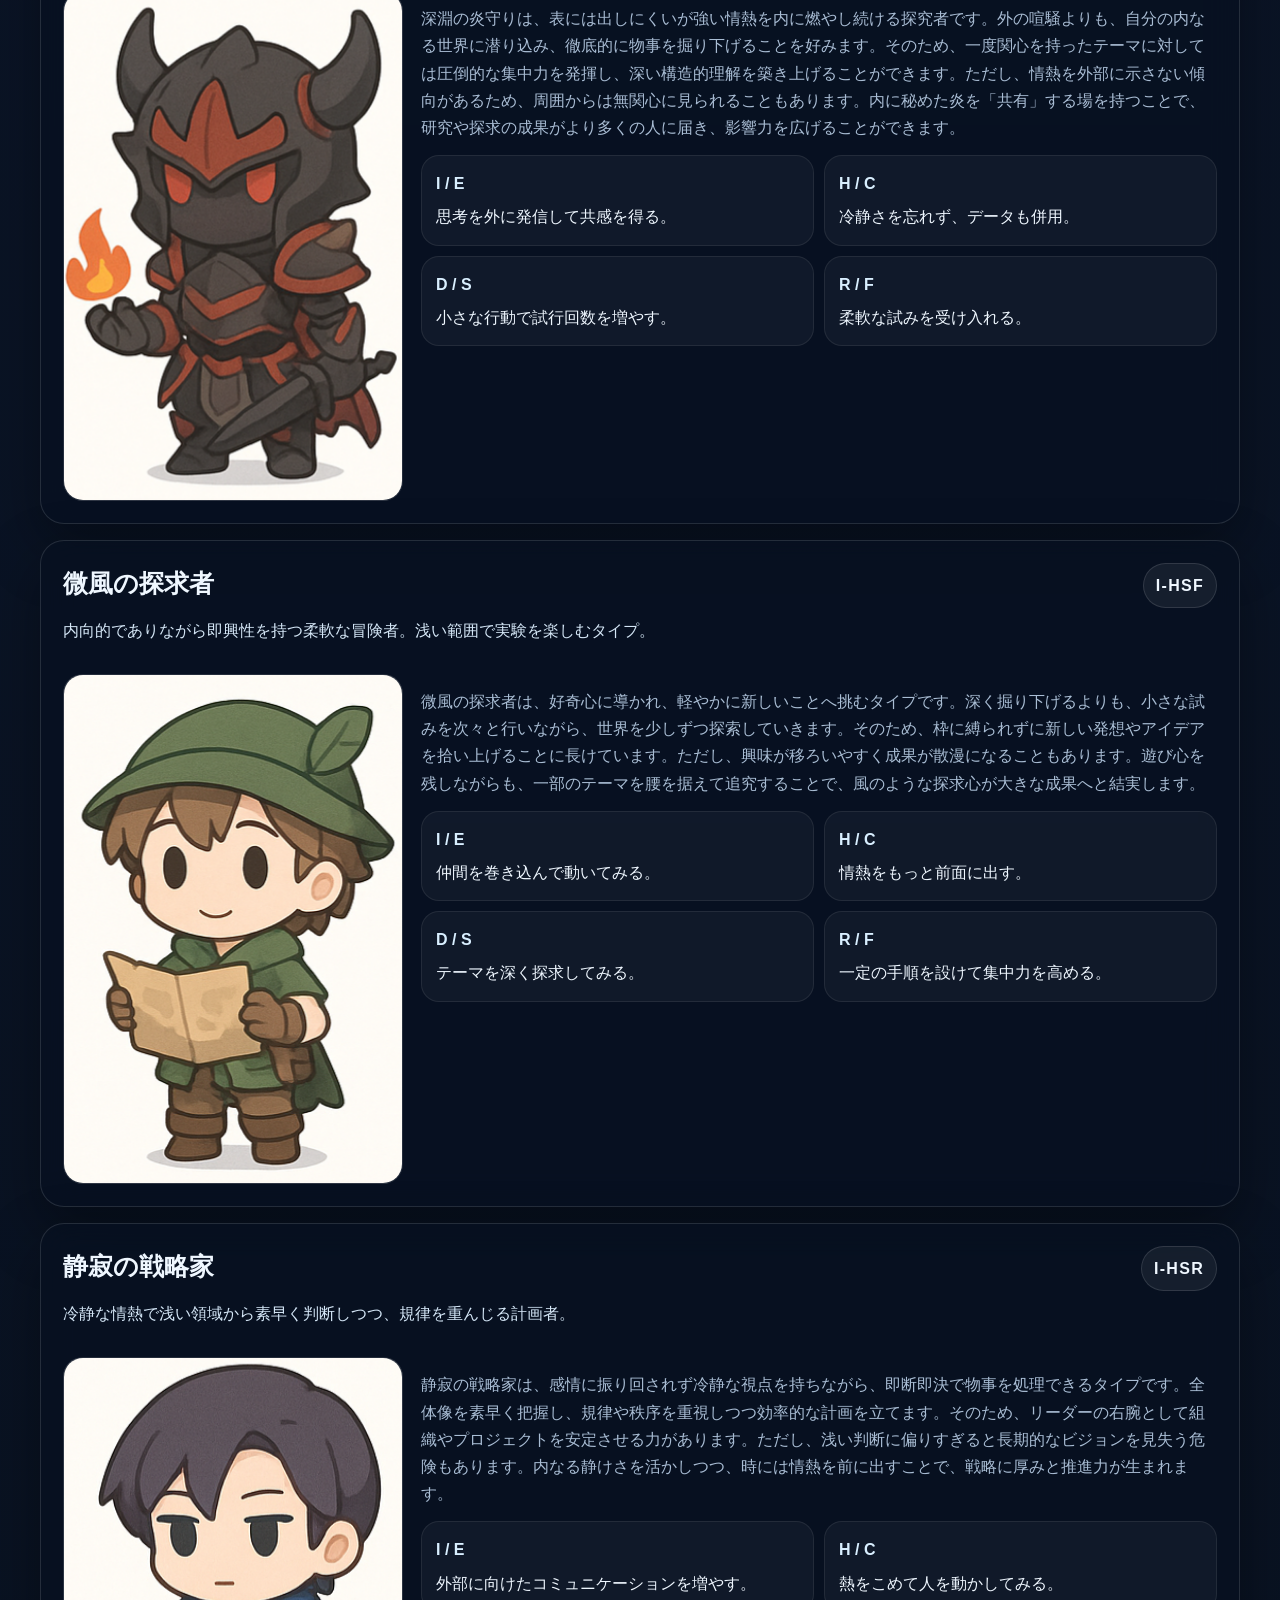
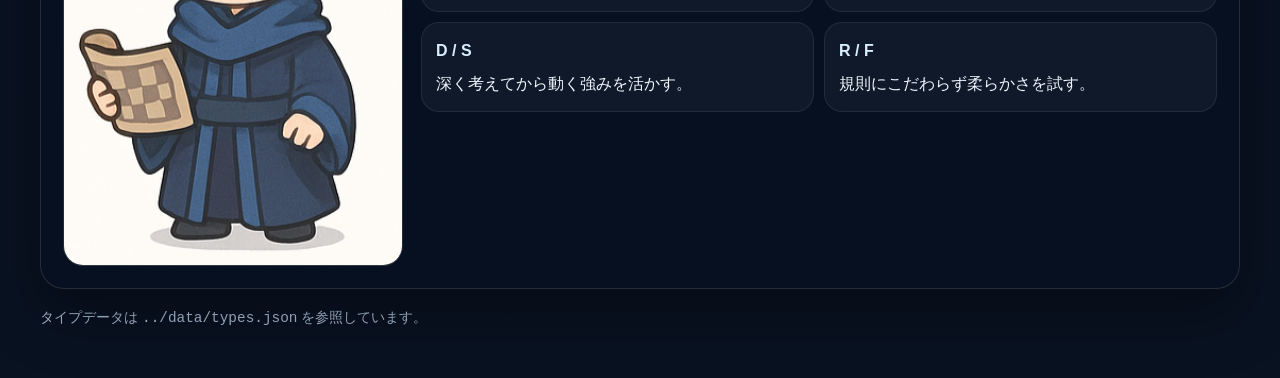
==== commit 01a8dbdb: "見た目アップグレード" ====
--- a/atlas/index.html
+++ b/atlas/index.html
@@ -1,349 +1,446 @@
-<!DOCTYPE html>
+﻿<!DOCTYPE html>
 <html lang="ja">
 <head>
-<meta charset="utf-8"><meta name="viewport" content="width=device-width, initial-scale=1">
-<title>TDR 16分類図鑑</title>
-<meta name="description" content="TDRの16タイプを一覧で確認。クリックで該当タイプへスクロール。">
-    <!-- OGP設定 -->
-<meta name="description" content="温度・深度・硬度・内外の4軸で“可動域”を測るTDR式診断。">
-<meta property="og:title" content="TDR 4軸"><meta property="og:description" content="“動かせる自分”を測る診断と16分類図鑑。">
-<meta property="og:type" content="website"><meta property="og:image" content="https://zacky-gpt.github.io/tdr-site/assets/og.png">
-<link rel="icon" href="https://zacky-gpt.github.io/tdr-site/favicon.ico" type="image/x-icon">
-  <!-- Twitterカード対応 -->
-<meta name="twitter:card" content="summary_large_image" />
-<meta name="twitter:title" content="TDR 4軸性格診断" />
-<meta name="twitter:description" content="動かせる自分を見つける診断と16分類図鑑。" />
-<meta name="twitter:image" content="https://zacky-gpt.github.io/tdr-site/assets/og.png" />
-
+<meta charset="utf-8">
+<meta name="viewport" content="width=device-width, initial-scale=1">
+<title>TDR 16分類アトラス</title>
+<meta name="description" content="TDRの16タイプを一覧し、フィルタで比較しながら特徴を深掘りできるアトラス。">
+<meta property="og:title" content="TDR 16分類アトラス">
+<meta property="og:description" content="16タイプを一覧し、フィルタと比較で深掘りできるTDRアトラス。">
+<meta property="og:type" content="website">
+<meta property="og:image" content="https://zacky-gpt.github.io/tdr-site/assets/og.png">
+<meta name="twitter:card" content="summary_large_image">
+<meta name="twitter:title" content="TDR 16分類アトラス">
+<meta name="twitter:description" content="16タイプを一覧し、フィルタと比較で深掘りできるTDRアトラス。">
+<meta name="twitter:image" content="https://zacky-gpt.github.io/tdr-site/assets/og.png">
+<link rel="icon" href="../favicon.ico" type="image/x-icon">
 <style>
-
-  :root{
-    --bg:#0f1115;
-    --panel:#171a21cc;
-    --line:#ffffff24;
-    --text:#e8ecf1;
-    --muted:#9aa4b2;
-    --accent:#7dd3fc;
-    --accent-strong:#38bdf8;
-    --chip:#1a202bcc;
-  }
-  *{box-sizing:border-box}
-  html{scroll-behavior:smooth}
-  body{
-    margin:0;
-    color:var(--text);
-    font-family:-apple-system,BlinkMacSystemFont,"Segoe UI",Roboto,"Noto Sans JP","Hiragino Kaku Gothic ProN","Yu Gothic UI",sans-serif;
-    line-height:1.7;
-    background:
-      radial-gradient(circle at 12% -8%, #38bdf81f 0%, transparent 48%),
-      radial-gradient(circle at 90% 0%, #a78bfa19 0%, transparent 42%),
-      linear-gradient(180deg,#0f1115 0%,#131722 62%,#0f1115 100%);
-  }
-  .wrap{max-width:1080px;margin:0 auto;padding:18px}
-  h1{font-size:clamp(1.4rem,2.8vw,1.9rem);margin:10px 0 4px;letter-spacing:.01em}
-  .sub{color:var(--muted);font-size:13px}
-  .grid{display:grid;grid-template-columns:repeat(auto-fit,minmax(120px,1fr));gap:8px;margin:14px 0 10px}
+:root{
+  --bg:#07111f;
+  --panel:rgba(8,17,33,.74);
+  --panel-strong:rgba(12,24,46,.9);
+  --line:rgba(255,255,255,.12);
+  --line-strong:rgba(142,210,255,.35);
+  --text:#eff7ff;
+  --muted:#a9bdd4;
+  --cyan:#74e1ff;
+  --gold:#ffd47a;
+  --rose:#ff8fc3;
+  --shadow:0 24px 60px rgba(0,0,0,.35);
+}
+*{box-sizing:border-box}
+html{scroll-behavior:smooth}
+body{
+  margin:0;
+  color:var(--text);
+  font-family:"Yu Gothic UI","Hiragino Sans","Noto Sans JP",sans-serif;
+  line-height:1.7;
+  background:
+    radial-gradient(circle at 12% 12%, rgba(116,225,255,.18), transparent 26%),
+    radial-gradient(circle at 86% 10%, rgba(255,143,195,.14), transparent 24%),
+    linear-gradient(180deg, #08111f 0%, #0d1830 44%, #091221 100%);
+}
+body::before{
+  content:"";
+  position:fixed;
+  inset:0;
+  pointer-events:none;
+  background-image:
+    linear-gradient(rgba(255,255,255,.03) 1px, transparent 1px),
+    linear-gradient(90deg, rgba(255,255,255,.03) 1px, transparent 1px);
+  background-size:30px 30px;
+  mask-image:linear-gradient(180deg, rgba(255,255,255,.45), transparent 80%);
+}
+a{color:inherit}
+.wrap{width:min(1200px, calc(100% - 32px)); margin:0 auto; padding:24px 0 48px}
+.topbar{
+  display:flex;
+  justify-content:space-between;
+  align-items:center;
+  gap:16px;
+  margin-bottom:16px;
+}
+.topbar a{text-decoration:none; color:var(--muted)}
+.topbar a:hover{color:var(--text)}
+.hero{
+  position:relative;
+  overflow:hidden;
+  padding:28px;
+  border-radius:28px;
+  background:linear-gradient(155deg, rgba(8,17,33,.92), rgba(18,38,68,.72));
+  border:1px solid var(--line);
+  box-shadow:var(--shadow);
+}
+.hero::before{
+  content:"";
+  position:absolute;
+  inset:-20% auto auto 65%;
+  width:240px;
+  height:240px;
+  background:radial-gradient(circle, rgba(255,212,122,.22), transparent 70%);
+}
+.eyebrow{
+  display:inline-flex;
+  padding:8px 14px;
+  border-radius:999px;
+  background:rgba(116,225,255,.08);
+  border:1px solid rgba(116,225,255,.2);
+  color:#c9f5ff;
+  font-size:.86rem;
+}
+.hero h1{
+  margin:18px 0 10px;
+  font-family:"Yu Mincho","Hiragino Mincho ProN","MS PMincho",serif;
+  font-size:clamp(2rem, 5vw, 3.6rem);
+  line-height:1.1;
+}
+.hero p{margin:0; color:var(--muted); max-width:68ch}
+.chip-grid{display:grid; grid-template-columns:repeat(auto-fit,minmax(96px,1fr)); gap:10px; margin-top:20px}
 .chip{
-    display:block;text-align:center;padding:10px 8px;border-radius:10px;
-    background:var(--chip);border:1px solid #ffffff22;color:#e8ecf1;text-decoration:none;font-weight:700;
-    transition:background .2s ease,border-color .2s ease,transform .2s ease,box-shadow .2s ease;
-  }
-  .chip:hover{background:#1d232f;border-color:var(--accent);transform:translateY(-1px);box-shadow:0 8px 18px #38bdf840}
-  .card{
-    position:relative;
-    overflow:hidden;
-    background:var(--panel);
-    border:1px solid #ffffff22;
-    border-radius:14px;
-    padding:14px;
-    margin:12px 0;
-    box-shadow:0 10px 26px #00000032;
-    backdrop-filter: blur(4px);
-    scroll-margin-top: 92px;
-  }
-  .card::before{
-    content:"";
-    position:absolute;
-    inset:0;
-    background:linear-gradient(120deg,transparent,rgba(255,255,255,.05),transparent);
-    transform:translateX(-130%);
-    transition:transform .78s ease;
-    pointer-events:none;
-  }
-  .card:hover::before{transform:translateX(130%)}
-  .code{font-family:ui-monospace,Menlo,monospace;font-weight:800}
-  .sect{border-left:4px solid #22d3ee;padding-left:10px;margin-top:6px}
-  .tags{display:flex;flex-wrap:wrap;gap:6px;margin-top:6px}
-  .tag{font-size:12px;padding:3px 8px;border-radius:999px;background:#ffffff10;border:1px solid #ffffff20}
-.foot{color:var(--muted);font-size:12px;margin-top:8px}
-.toplink{
-  position:fixed;right:14px;bottom:80px;z-index:9999;
-    background:linear-gradient(135deg,var(--accent),var(--accent-strong));color:#081019;border:none;border-radius:999px;
-    padding:10px 14px;font-weight:800;cursor:pointer;
-    box-shadow:0 8px 20px #38bdf84d;
-    opacity:0; pointer-events:none; transition:opacity .2s, transform .2s;
-  }
- .toplink.show{ opacity:1; pointer-events:auto; }
-  .toplink:hover{transform:translateY(-1px)}
-
-  /* フィルターバー */
-  .filterbar{
-    position: sticky; top: 0; z-index: 20;
-    display: flex; flex-wrap: wrap; gap: 10px; align-items: center;
-    padding: 10px 12px; margin: 8px 0 12px;
-    background: rgba(23,26,33,.78);
-    border: 1px solid #ffffff26;
-    border-radius: 12px;
-    backdrop-filter: blur(8px);
-    box-shadow:0 8px 20px #00000028;
-  }
-  .filterbar .row{display:flex; gap:6px; align-items:center}
-  .filterbar label{font-size:12px; color:var(--muted)}
-  .filterbar select{
-    background:#0f1115; color:#e8ecf1; border:1px solid #ffffff33;
-    border-radius:8px; padding:6px 8px;
-  }
-  .filterbar select:focus{outline:none;border-color:var(--accent);box-shadow:0 0 0 2px #38bdf833}
-  .filterbar .ghost{
-    margin-left:auto; background:transparent; color:#e8ecf1;
-    border:1px solid #ffffff33; border-radius:8px; padding:6px 10px; cursor:pointer;
-    transition:background .2s ease,border-color .2s ease;
-  }
-  .filterbar .ghost:hover{background:#ffffff0d;border-color:var(--accent)}
-  .filterbar .count{font-size:12px; color:var(--muted)}
-  @media (max-width:700px){ .filterbar{gap:8px} .filterbar .ghost{order:5; margin-left:0} }
+  display:flex;
+  align-items:center;
+  justify-content:center;
+  min-height:54px;
+  text-decoration:none;
+  border-radius:16px;
+  background:rgba(255,255,255,.05);
+  border:1px solid rgba(255,255,255,.1);
+  font-weight:800;
+  letter-spacing:.06em;
+  transition:transform .2s ease,border-color .2s ease,background .2s ease;
+}
+.chip:hover{transform:translateY(-2px); border-color:var(--line-strong); background:rgba(255,255,255,.08)}
+.filterbar{
+  position:sticky;
+  top:14px;
+  z-index:10;
+  display:flex;
+  flex-wrap:wrap;
+  gap:10px;
+  align-items:center;
+  margin:18px 0;
+  padding:14px;
+  border-radius:20px;
+  background:rgba(8,17,33,.76);
+  border:1px solid var(--line);
+  backdrop-filter:blur(18px);
+  box-shadow:var(--shadow);
+}
+.filterbar .row{display:flex; flex-direction:column; gap:6px; min-width:120px}
+.filterbar label{font-size:12px; color:var(--muted); letter-spacing:.06em}
+.filterbar select{
+  min-height:42px;
+  padding:0 12px;
+  border-radius:12px;
+  border:1px solid rgba(255,255,255,.14);
+  background:#08111f;
+  color:var(--text);
+}
+.filterbar button{
+  min-height:42px;
+  padding:0 14px;
+  border-radius:12px;
+  border:1px solid rgba(255,255,255,.14);
+  background:rgba(255,255,255,.05);
+  color:var(--text);
+  cursor:pointer;
+}
+.filterbar button:hover{border-color:var(--line-strong)}
+.filterbar .count{margin-left:auto; color:var(--muted)}
+.list{display:grid; gap:16px}
+.card{
+  position:relative;
+  overflow:hidden;
+  padding:22px;
+  border-radius:24px;
+  background:var(--panel);
+  border:1px solid var(--line);
+  backdrop-filter:blur(18px);
+  box-shadow:var(--shadow);
+}
+.card::before{
+  content:"";
+  position:absolute;
+  inset:0;
+  background:linear-gradient(120deg, transparent, rgba(255,255,255,.08), transparent);
+  transform:translateX(-140%);
+  transition:transform .9s ease;
+  pointer-events:none;
+}
+.card:hover::before{transform:translateX(140%)}
+.card-head{display:grid; grid-template-columns:minmax(0,1fr) auto; gap:14px; align-items:start}
+.name{font-size:clamp(1.2rem, 2.4vw, 1.55rem); font-weight:800}
+.code{
+  display:inline-flex;
+  align-items:center;
+  justify-content:center;
+  padding:8px 12px;
+  border-radius:999px;
+  background:rgba(255,255,255,.06);
+  border:1px solid rgba(255,255,255,.12);
+  font-weight:800;
+  letter-spacing:.08em;
+}
+.desc{margin-top:12px; color:#d5e7f7}
+.longdesc{margin-top:14px; color:var(--muted)}
+.meta{display:grid; grid-template-columns:minmax(280px,340px) minmax(0,1fr); gap:18px; margin-top:18px}
+.visual{
+  overflow:hidden;
+  border-radius:20px;
+  border:1px solid rgba(255,255,255,.1);
+  background:linear-gradient(180deg, rgba(255,255,255,.08), rgba(255,255,255,.02));
+  min-height:220px;
+}
+.visual img{display:block; width:100%; height:100%; object-fit:cover}
+.tags{display:flex; flex-wrap:wrap; gap:8px; margin-top:12px}
+.tag{padding:6px 10px; border-radius:999px; background:rgba(255,255,255,.05); border:1px solid rgba(255,255,255,.1); font-size:.88rem}
+.adjusts{
+  display:grid;
+  grid-template-columns:repeat(2, minmax(0,1fr));
+  gap:10px;
+  margin-top:14px;
+}
+.adjust{
+  padding:14px;
+  border-radius:18px;
+  background:rgba(255,255,255,.04);
+  border:1px solid rgba(255,255,255,.08);
+}
+.adjust strong{display:block; margin-bottom:6px; color:#d9efff}
+.to-top{
+  position:fixed;
+  right:18px;
+  bottom:18px;
+  z-index:20;
+  min-width:54px;
+  min-height:54px;
+  border:none;
+  border-radius:999px;
+  background:linear-gradient(135deg, var(--gold), #fff0c0 48%, var(--cyan));
+  color:#08111f;
+  font-weight:800;
+  box-shadow:var(--shadow);
+  cursor:pointer;
+  opacity:0;
+  pointer-events:none;
+  transform:translateY(8px);
+  transition:opacity .2s ease, transform .2s ease;
+}
+.to-top.show{opacity:1; pointer-events:auto; transform:translateY(0)}
+.foot{margin-top:16px; color:var(--muted); font-size:.9rem}
+@media (max-width:900px){
+  .meta{grid-template-columns:1fr}
+}
+@media (max-width:720px){
+  .wrap{width:min(100% - 24px, 1200px); padding-top:18px}
+  .hero,.card{padding:18px}
+  .topbar{flex-direction:column; align-items:flex-start}
+  .filterbar .count{margin-left:0}
+  .adjusts{grid-template-columns:1fr}
+  .card-head{grid-template-columns:1fr}
+}
 </style>
 </head>
 <body>
-<!-- 固定フィルタバー -->
-<div id="filterBar" class="filterbar">
-  <div class="row">
-    <label>I/E</label>
-    <select data-axis="ie">
-      <option value="M">M（両方）</option>
-      <option value="I">I</option>
-      <option value="E">E</option>
-    </select>
+<div class="wrap">
+  <div class="topbar">
+    <a href="../">← トップへ戻る</a>
+    <a href="../test/">診断を受ける →</a>
   </div>
-  <div class="row">
-    <label>T（温度）</label>
-    <select data-axis="t">
-      <option value="M">M（中庸）</option>
-      <option value="C">C（低温）</option>
-      <option value="H">H（高温）</option>
-    </select>
+
+  <section class="hero">
+    <div class="eyebrow">Atlas of 16 Types</div>
+    <h1>TDR 16分類アトラス</h1>
+    <p>診断結果のコードから各タイプへすぐに飛べる一覧ページです。フィルタで絞り込みながら、近いタイプや対照的なタイプまで比較できるように整えています。</p>
+    <nav id="grid" class="chip-grid"></nav>
+  </section>
+
+  <div id="filterBar" class="filterbar">
+    <div class="row">
+      <label>I / E</label>
+      <select data-axis="ie">
+        <option value="M">すべて</option>
+        <option value="I">I</option>
+        <option value="E">E</option>
+      </select>
+    </div>
+    <div class="row">
+      <label>Temperature</label>
+      <select data-axis="t">
+        <option value="M">すべて</option>
+        <option value="C">C</option>
+        <option value="H">H</option>
+      </select>
+    </div>
+    <div class="row">
+      <label>Depth</label>
+      <select data-axis="d">
+        <option value="M">すべて</option>
+        <option value="S">S</option>
+        <option value="D">D</option>
+      </select>
+    </div>
+    <div class="row">
+      <label>Rigidity</label>
+      <select data-axis="r">
+        <option value="M">すべて</option>
+        <option value="F">F</option>
+        <option value="R">R</option>
+      </select>
+    </div>
+    <button id="resetFilter" type="button">リセット</button>
+    <div class="count"><span id="hitCount">16</span> / 16 types</div>
   </div>
-  <div class="row">
-    <label>D（深さ）</label>
-    <select data-axis="d">
-      <option value="M">M（中庸）</option>
-      <option value="S">S（浅）</option>
-      <option value="D">D（深）</option>
-    </select>
-  </div>
-  <div class="row">
-    <label>R（硬さ）</label>
-    <select data-axis="r">
-      <option value="M">M（中庸）</option>
-      <option value="F">F（柔）</option>
-      <option value="R">R（硬）</option>
-    </select>
-  </div>
-
-  <button id="resetFilter" class="ghost">リセット</button>
-  <div class="count"><span id="hitCount">16</span> / 16 件</div>
+
+  <main id="details" class="list"></main>
+  <div class="foot">タイプデータは <code>../data/types.json</code> を参照しています。</div>
 </div>
 
-  
-<div class="wrap">
-  <h1>TDR 16分類図鑑</h1>
-  <div class="sub">一覧からタイプを選ぶと、ページ内の該当セクションへスクロールします。</div>
-
-  <nav id="grid" class="grid"></nav>
-
-  <main id="details"></main>
-
-  <div class="foot">データはブラウザ内で読み込みます（<code>../data/types.json</code>）。</div>
-</div>
-
-<button type="button" id="toTop" class="toplink">▲ TOP</button>
+<button id="toTop" class="to-top" type="button">TOP</button>
 
 <script>
-/* =========================
-   ユーティリティ
-========================= */
-function resolveImg(p){
-  if (!p) return "";
-  if (/^https?:\/\//.test(p)) return p;
-  if (p.startsWith("/")) return p;
-  return (location.pathname.includes("/atlas/") ? "../" : "") + p;
+function resolveImg(path){
+  if (!path) return "";
+  if (/^https?:\/\//.test(path)) return path;
+  if (path.startsWith("/")) return path;
+  return "../" + path.replace(/^\.\.\//, "");
 }
 
 function splitLetters(code){
-  const m = String(code||"").toUpperCase().match(/^([IE])\-([HC])([DS])([RF])$/);
-  if(!m) return {ie:"M", t:"M", d:"M", r:"M"};
-  return {ie:m[1], t:m[2], d:m[3], r:m[4]};
-}
-
-/* =========================
-   描画
-========================= */
+  const match = String(code || "").toUpperCase().match(/^([IE])\-([HC])([DS])([RF])$/);
+  if (!match) return { ie:"M", t:"M", d:"M", r:"M" };
+  return { ie:match[1], t:match[2], d:match[3], r:match[4] };
+}
+
 function renderDetails(list){
   const details = document.getElementById("details");
-  details.innerHTML = list.map(t => {
-    const code = t.code || t.id || "UNKNOWN";
-    const name = t.name || "名称未設定";
-    const desc = t.desc || t.description || "";
-    const longdesc = t.longdesc || "";
-    const adj  = t.adjust || {};
-    const tags = t.tags ? t.tags.map(x=>`<span class="tag">${x}</span>`).join("") : "";
-    const img  = resolveImg(t.img || "");
-    const L = splitLetters(code);
+  details.innerHTML = list.map((type) => {
+    const code = type.code || type.id || "UNKNOWN";
+    const name = type.name || "名称未設定";
+    const desc = type.desc || type.description || "";
+    const longdesc = type.longdesc || "";
+    const adjust = type.adjust || {};
+    const tags = Array.isArray(type.tags) ? type.tags : [];
+    const img = resolveImg(type.img || "");
+    const letters = splitLetters(code);
 
     return `
-      <section id="${code}" class="card type"
-        data-code="${code}"
-        data-ie="${L.ie}" data-t="${L.t}" data-d="${L.d}" data-r="${L.r}">
-        <div class="sect">
-          <div style="font-size:18px;font-weight:800">
-            ${name} <span class="code">(${code})</span>
+      <section id="${code}" class="card type" data-code="${code}" data-ie="${letters.ie}" data-t="${letters.t}" data-d="${letters.d}" data-r="${letters.r}">
+        <div class="card-head">
+          <div>
+            <div class="name">${name}</div>
+            <div class="desc">${desc}</div>
+            <div class="tags">${tags.map((tag) => `<span class="tag">${tag}</span>`).join("")}</div>
           </div>
-          ${img ? `<img src="${img}" alt="${name}" style="max-height:300px;margin-top:6px;" onerror="this.remove()">` : ""}
-          <div class="tags">${tags}</div>
+          <div class="code">${code}</div>
         </div>
-        <p style="margin-top:8px">${desc}</p>
-        ${longdesc ? `<p style="margin-top:8px;font-size:14px;line-height:1.6">${longdesc}</p>` : ""}
-         
-        <!-- シェアボタン -->
-        <div style="margin-top:12px">
-          <a href="https://twitter.com/share"
-             class="twitter-share-button"
-             data-show-count="false"
-             data-text="今回は『${name} (${code})』タイプでした！ #TDR診断"
-             data-url="https://zacky-gpt.github.io/tdr-site/#${code}">
-            Post on X
-          </a>
+
+        <div class="meta">
+          <div class="visual">
+            ${img ? `<img src="${img}" alt="${name}" loading="lazy" onerror="this.remove()">` : ""}
+          </div>
+          <div>
+            ${longdesc ? `<div class="longdesc">${longdesc}</div>` : ""}
+            <div class="adjusts">
+              <div class="adjust"><strong>I / E</strong>${adjust["I/E"] || "-"}</div>
+              <div class="adjust"><strong>H / C</strong>${adjust["H/C"] || "-"}</div>
+              <div class="adjust"><strong>D / S</strong>${adjust["D/S"] || "-"}</div>
+              <div class="adjust"><strong>R / F</strong>${adjust["R/F"] || "-"}</div>
+            </div>
+          </div>
         </div>
-        
-        <div style="font-weight:700;margin-top:8px">逆方向調整</div>
-        <ul style="margin:6px 0 0 18px">
-          <li>内/外 （I/E）：${adj["I/E"] ?? "-"}</li>
-          <li>温度T（H/C）：${adj["H/C"] ?? "-"}</li>
-          <li>深さD（D/S）：${adj["D/S"] ?? "-"}</li>
-          <li>硬さR（R/F）：${adj["R/F"] ?? "-"}</li>
-        </ul>
       </section>
     `;
   }).join("");
 }
 
-/* =========================
-   フィルタ
-========================= */
-function matchCode(code, s){
-  const [IE, rest] = String(code).split("-");
-  const T = rest?.[0], D = rest?.[1], R = rest?.[2];
-  const ok = (sel, v) => sel === 'M' || sel === v; // Mは両方OK
-  return ok(s.ie, IE) && ok(s.t, T) && ok(s.d, D) && ok(s.r, R);
+function matchCode(code, state){
+  const [ie, rest] = String(code).split("-");
+  const t = rest?.[0];
+  const d = rest?.[1];
+  const r = rest?.[2];
+  const ok = (selected, actual) => selected === "M" || selected === actual;
+  return ok(state.ie, ie) && ok(state.t, t) && ok(state.d, d) && ok(state.r, r);
 }
 
 function setupFilter(types){
-  const state = { ie:'M', t:'M', d:'M', r:'M' };
-  const bar = document.getElementById('filterBar');
-  const selects = bar.querySelectorAll('select[data-axis]');
-  const hit = document.getElementById('hitCount');
+  const state = { ie:"M", t:"M", d:"M", r:"M" };
+  const bar = document.getElementById("filterBar");
+  const selects = bar.querySelectorAll("select[data-axis]");
+  const hit = document.getElementById("hitCount");
 
   const apply = () => {
-    const filtered = types.filter(t => matchCode(t.code, state));
+    const filtered = types.filter((type) => matchCode(type.code, state));
     renderDetails(filtered);
     hit.textContent = String(filtered.length);
+    if (location.hash) {
+      const target = document.querySelector(location.hash);
+      target?.scrollIntoView({ behavior:"smooth", block:"start" });
+    }
   };
 
-  selects.forEach(sel=>{
-    const ax = sel.dataset.axis;
-    sel.value = state[ax];
-    sel.addEventListener('change', e=>{
-      state[ax] = e.target.value;
+  selects.forEach((select) => {
+    const axis = select.dataset.axis;
+    select.value = state[axis];
+    select.addEventListener("change", (event) => {
+      state[axis] = event.target.value;
       apply();
     });
   });
 
-  bar.querySelector('#resetFilter').addEventListener('click', ()=>{
-    state.ie = state.t = state.d = state.r = 'M';
-    selects.forEach(s => s.value = 'M');
+  document.getElementById("resetFilter").addEventListener("click", () => {
+    state.ie = state.t = state.d = state.r = "M";
+    selects.forEach((select) => { select.value = "M"; });
     apply();
   });
 
-  apply(); // 初回描画（=M-MMMで全表示）
-}
-
-/* =========================
-   TOPボタン
-========================= */
-(function(){
-  const btn = document.getElementById('toTop');
-  function toTopSmooth(){
-    try{ window.scrollTo({top:0, behavior:'smooth'}); }catch(e){}
-    try{ document.documentElement.scrollTo({top:0, behavior:'smooth'}); }catch(e){}
-    try{ document.body.scrollTo({top:0, behavior:'smooth'}); }catch(e){}
-  }
-  btn.addEventListener('click', toTopSmooth);
-  function onScroll(){
-    const y = window.scrollY || document.documentElement.scrollTop || document.body.scrollTop || 0;
-    if(y > 400) btn.classList.add('show'); else btn.classList.remove('show');
-  }
-  window.addEventListener('scroll', onScroll, {passive:true});
+  apply();
+}
+
+(function setupTopButton(){
+  const button = document.getElementById("toTop");
+  const onScroll = () => {
+    const y = window.scrollY || document.documentElement.scrollTop || 0;
+    button.classList.toggle("show", y > 500);
+  };
+  button.addEventListener("click", () => window.scrollTo({ top:0, behavior:"smooth" }));
+  window.addEventListener("scroll", onScroll, { passive:true });
   onScroll();
 })();
 
-/* =========================
-   起動：データ読み込み
-========================= */
-(async function(){
-  try{
-    const url = "../data/types.json";
-    const res = await fetch(url, {cache:"no-store"});
+(async function init(){
+  try {
+    const res = await fetch("../data/types.json", { cache:"no-store" });
     const raw = await res.json();
     const types = Array.isArray(raw) ? raw : Object.values(raw);
-
-    // ソート & ナビ生成
-    types.sort((a,b)=>(a.code||a.name).localeCompare(b.code||b.name));
-    const grid = document.getElementById("grid");
-    grid.innerHTML = types.map(t =>
-      `<a class="chip" href="#${t.code||t.id}">${t.code||t.id}</a>`
-    ).join("");
-
-    // 詳細とフィルタ
+    types.sort((a, b) => (a.code || a.name).localeCompare(b.code || b.name, "ja"));
+
+    document.getElementById("grid").innerHTML = types.map((type) => `
+      <a class="chip" href="#${type.code || type.id}">${type.code || type.id}</a>
+    `).join("");
+
     setupFilter(types);
 
-    // ハッシュ着地
-    if (location.hash) {
-      const el = document.querySelector(location.hash);
-      el && el.scrollIntoView({behavior:"smooth", block:"start"});
-    }
-
-    // ページ内リンクをスムーススクロール
-    document.querySelectorAll('a[href^="#"]').forEach(a=>{
-      a.addEventListener("click", e=>{
-        const id = a.getAttribute("href");
+    document.querySelectorAll('a[href^="#"]').forEach((anchor) => {
+      anchor.addEventListener("click", (event) => {
+        const id = anchor.getAttribute("href");
         const el = document.querySelector(id);
-        if(el){
-          e.preventDefault();
-          history.replaceState(null,"",id);
-          el.scrollIntoView({behavior:"smooth", block:"start"});
-        }
+        if (!el) return;
+        event.preventDefault();
+        history.replaceState(null, "", id);
+        el.scrollIntoView({ behavior:"smooth", block:"start" });
       });
     });
 
-  }catch(err){
-    console.error(err);
-    document.getElementById("grid").innerHTML =
-      `<div class="sub">読み込み失敗：${String(err)}</div>`;
+    if (location.hash) {
+      const target = document.querySelector(location.hash);
+      target?.scrollIntoView({ behavior:"smooth", block:"start" });
+    }
+  } catch (error) {
+    console.error(error);
+    document.getElementById("details").innerHTML = `<section class="card">データの読み込みに失敗しました: ${String(error)}</section>`;
   }
 })();
-  
 </script>
-<script async src="https://platform.twitter.com/widgets.js" charset="utf-8"></script>
-
 </body>
 </html>
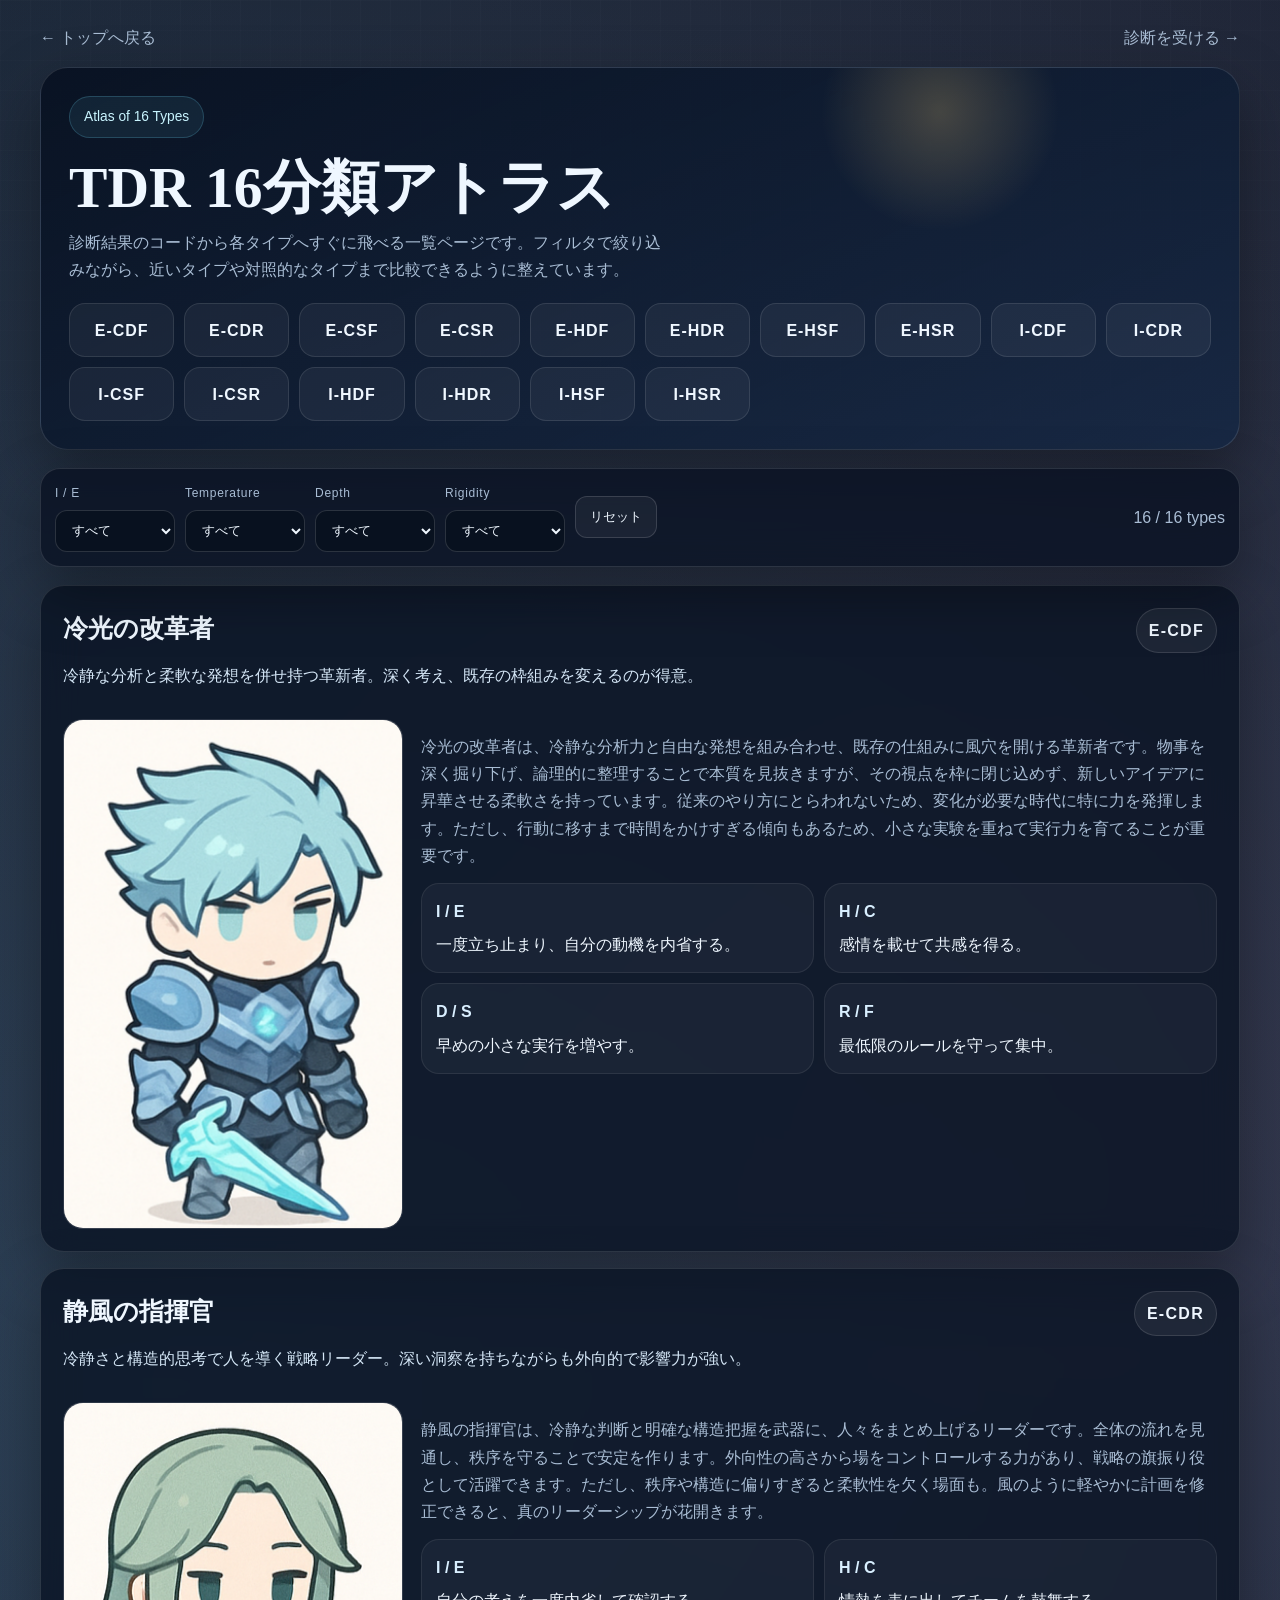
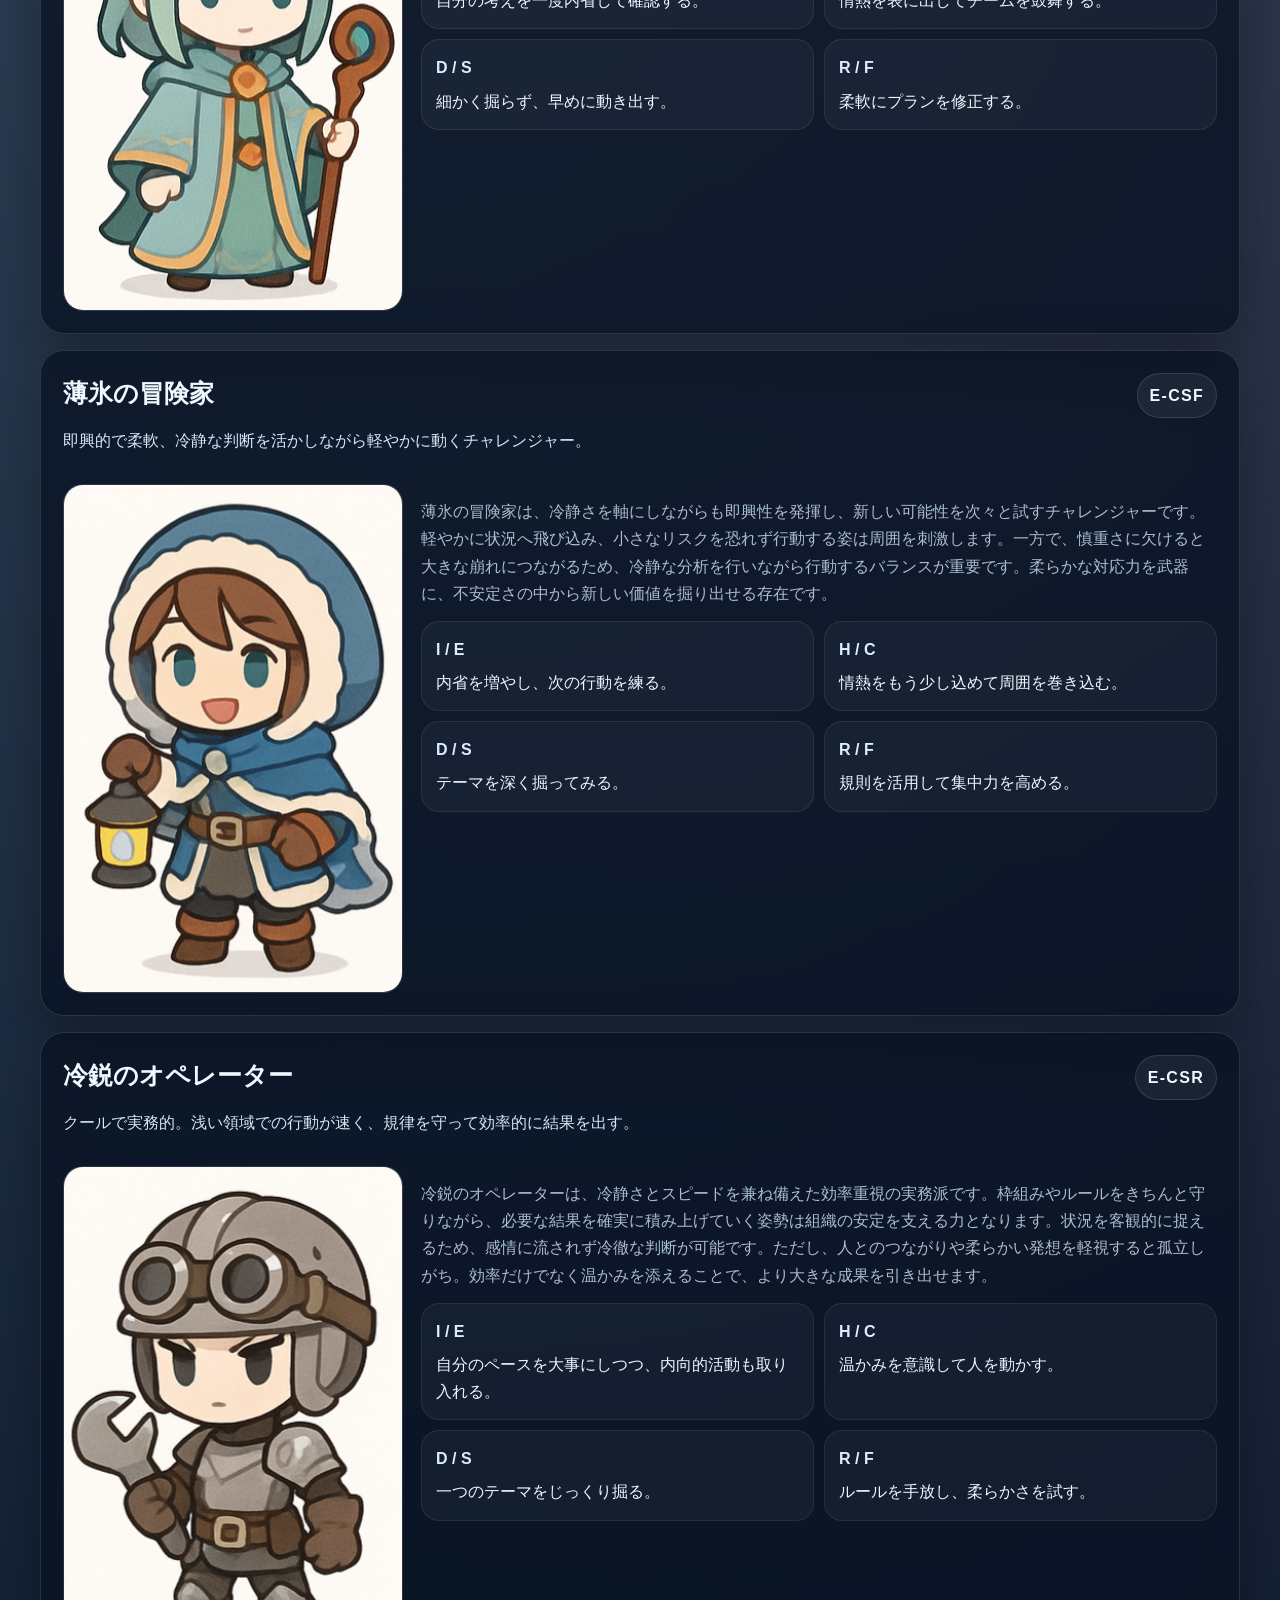
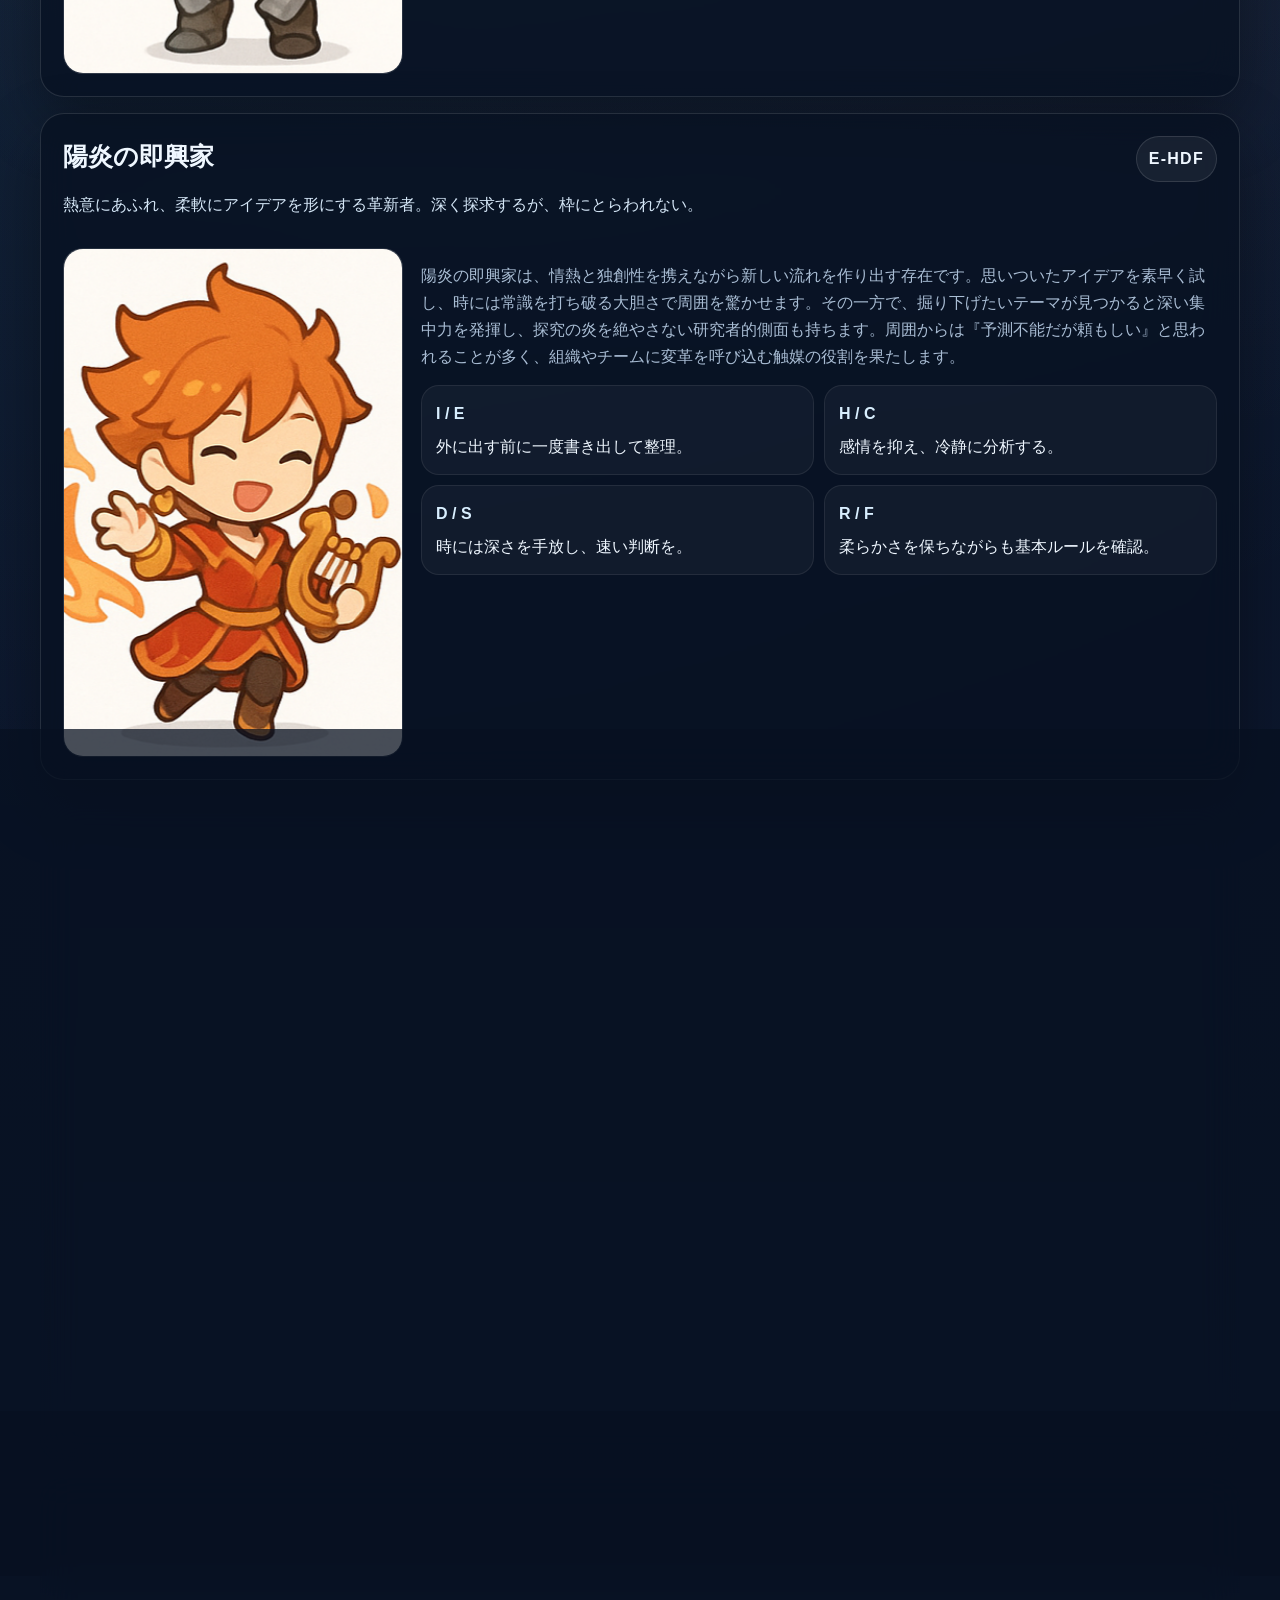
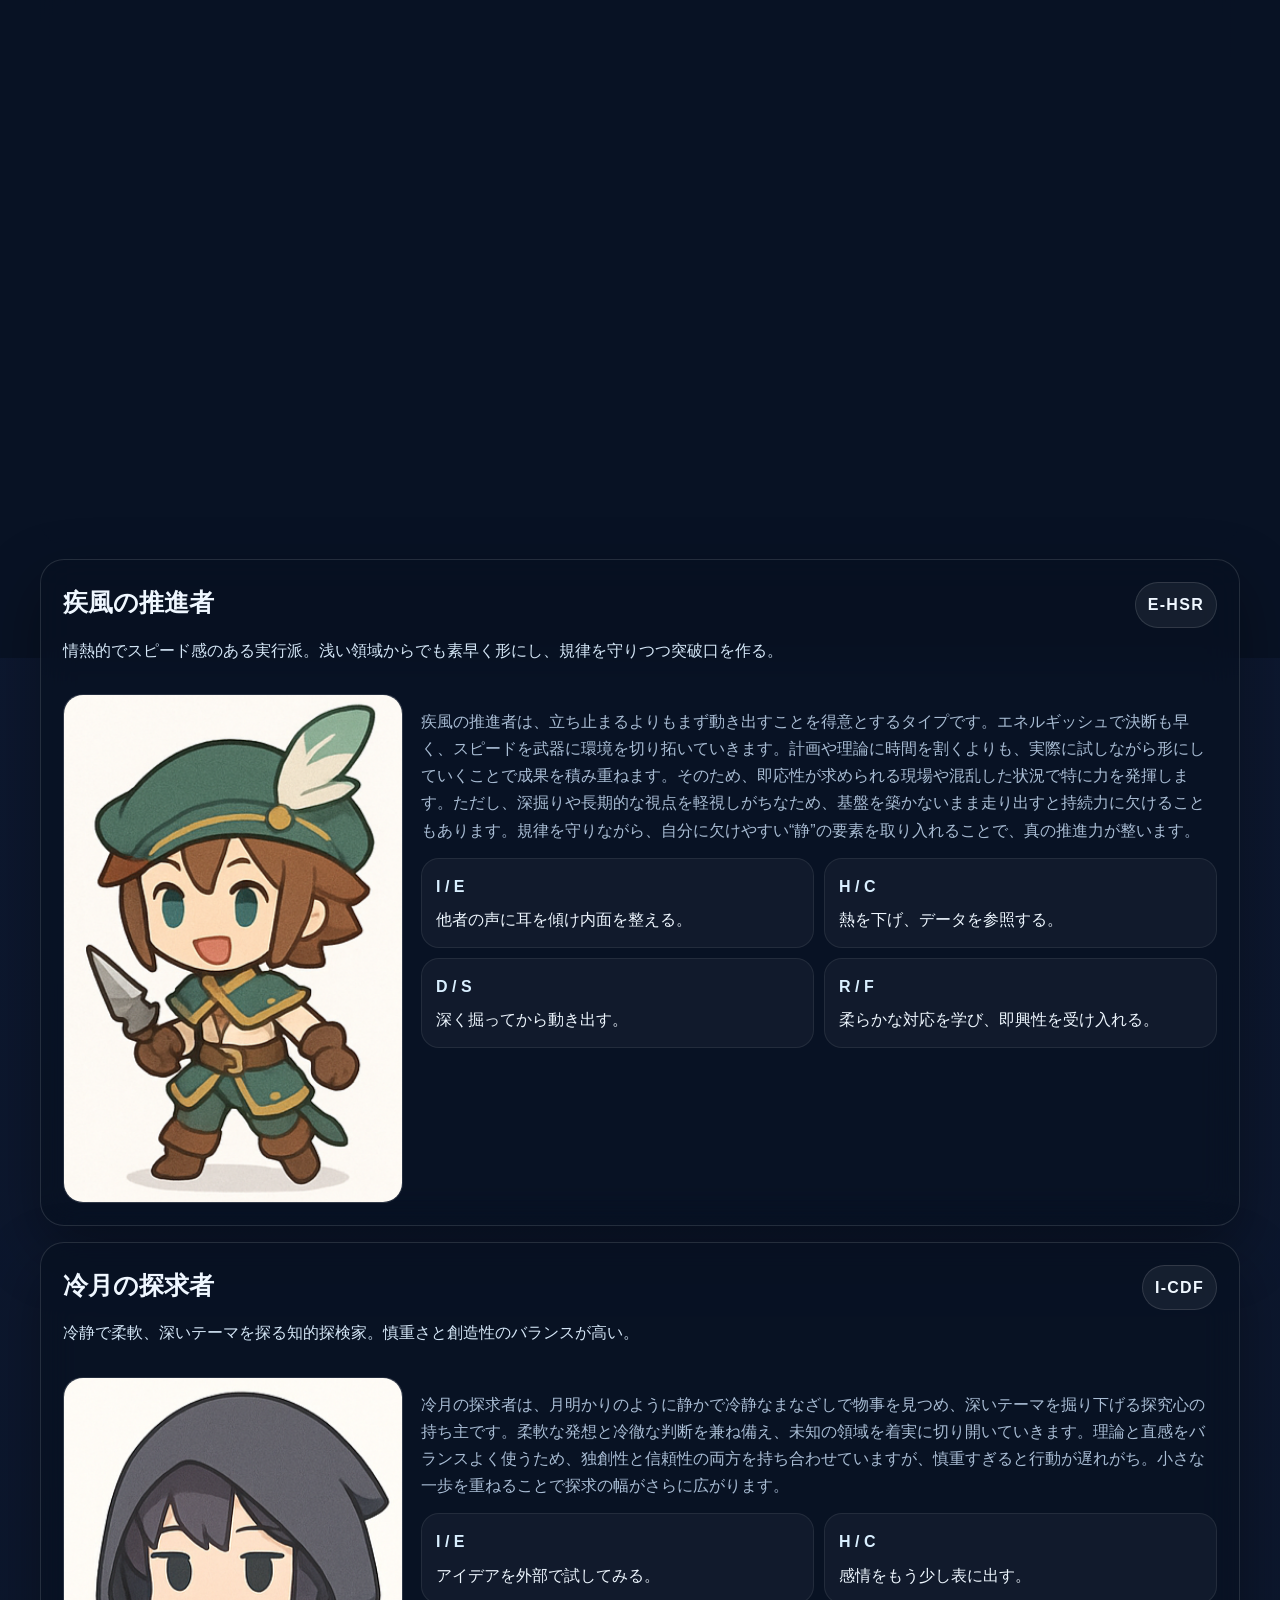
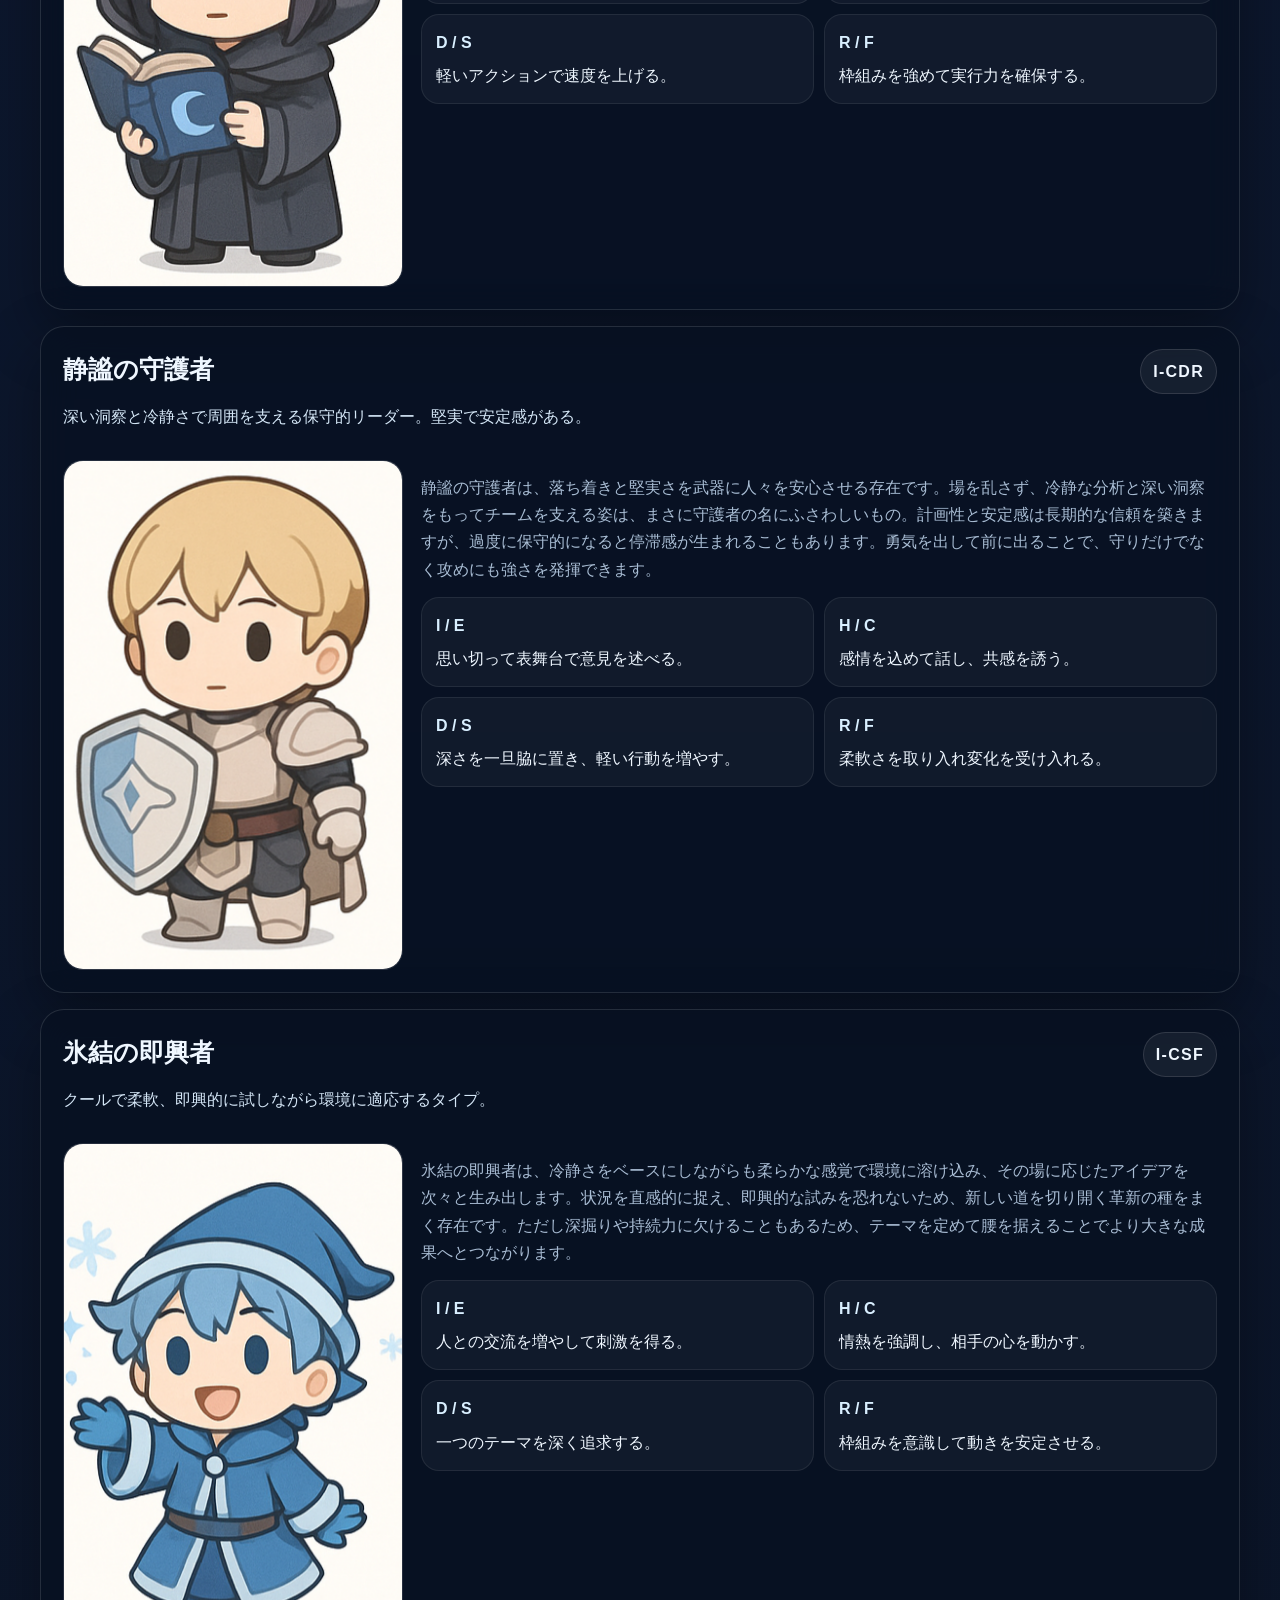
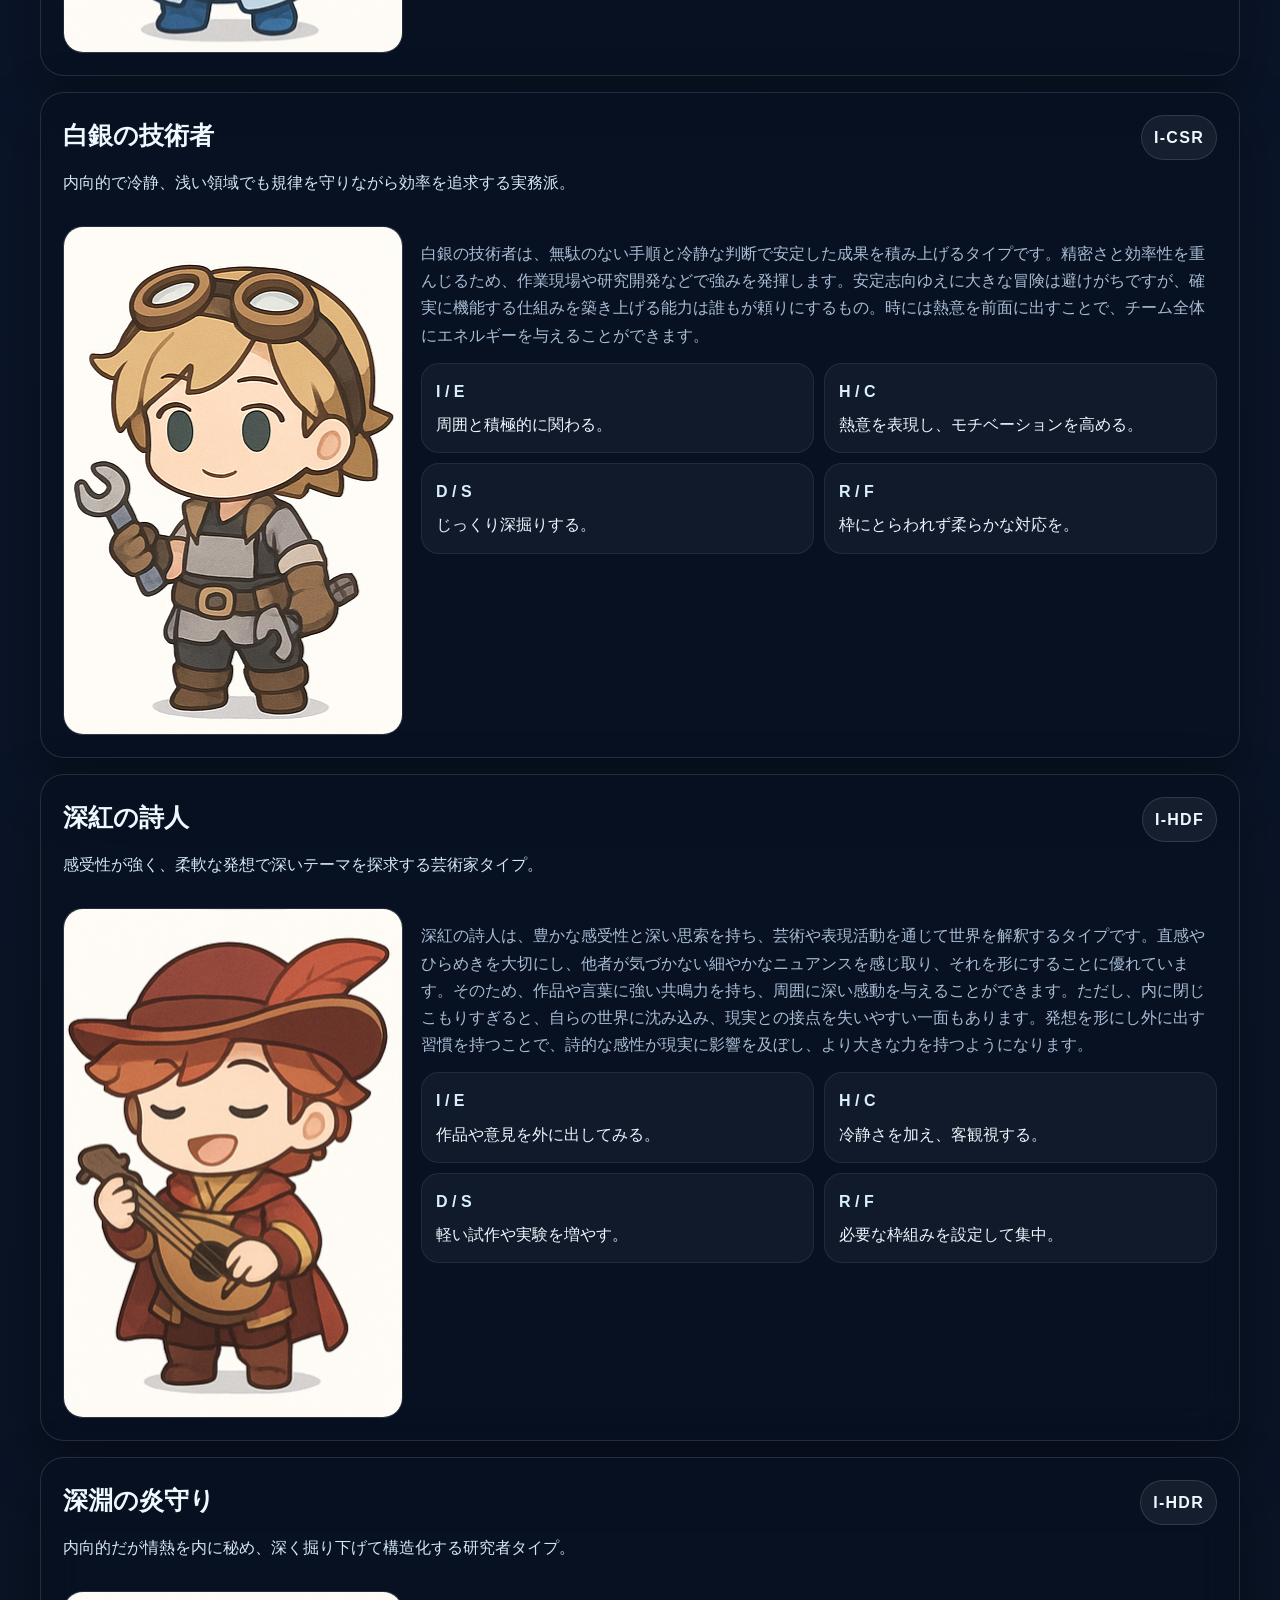
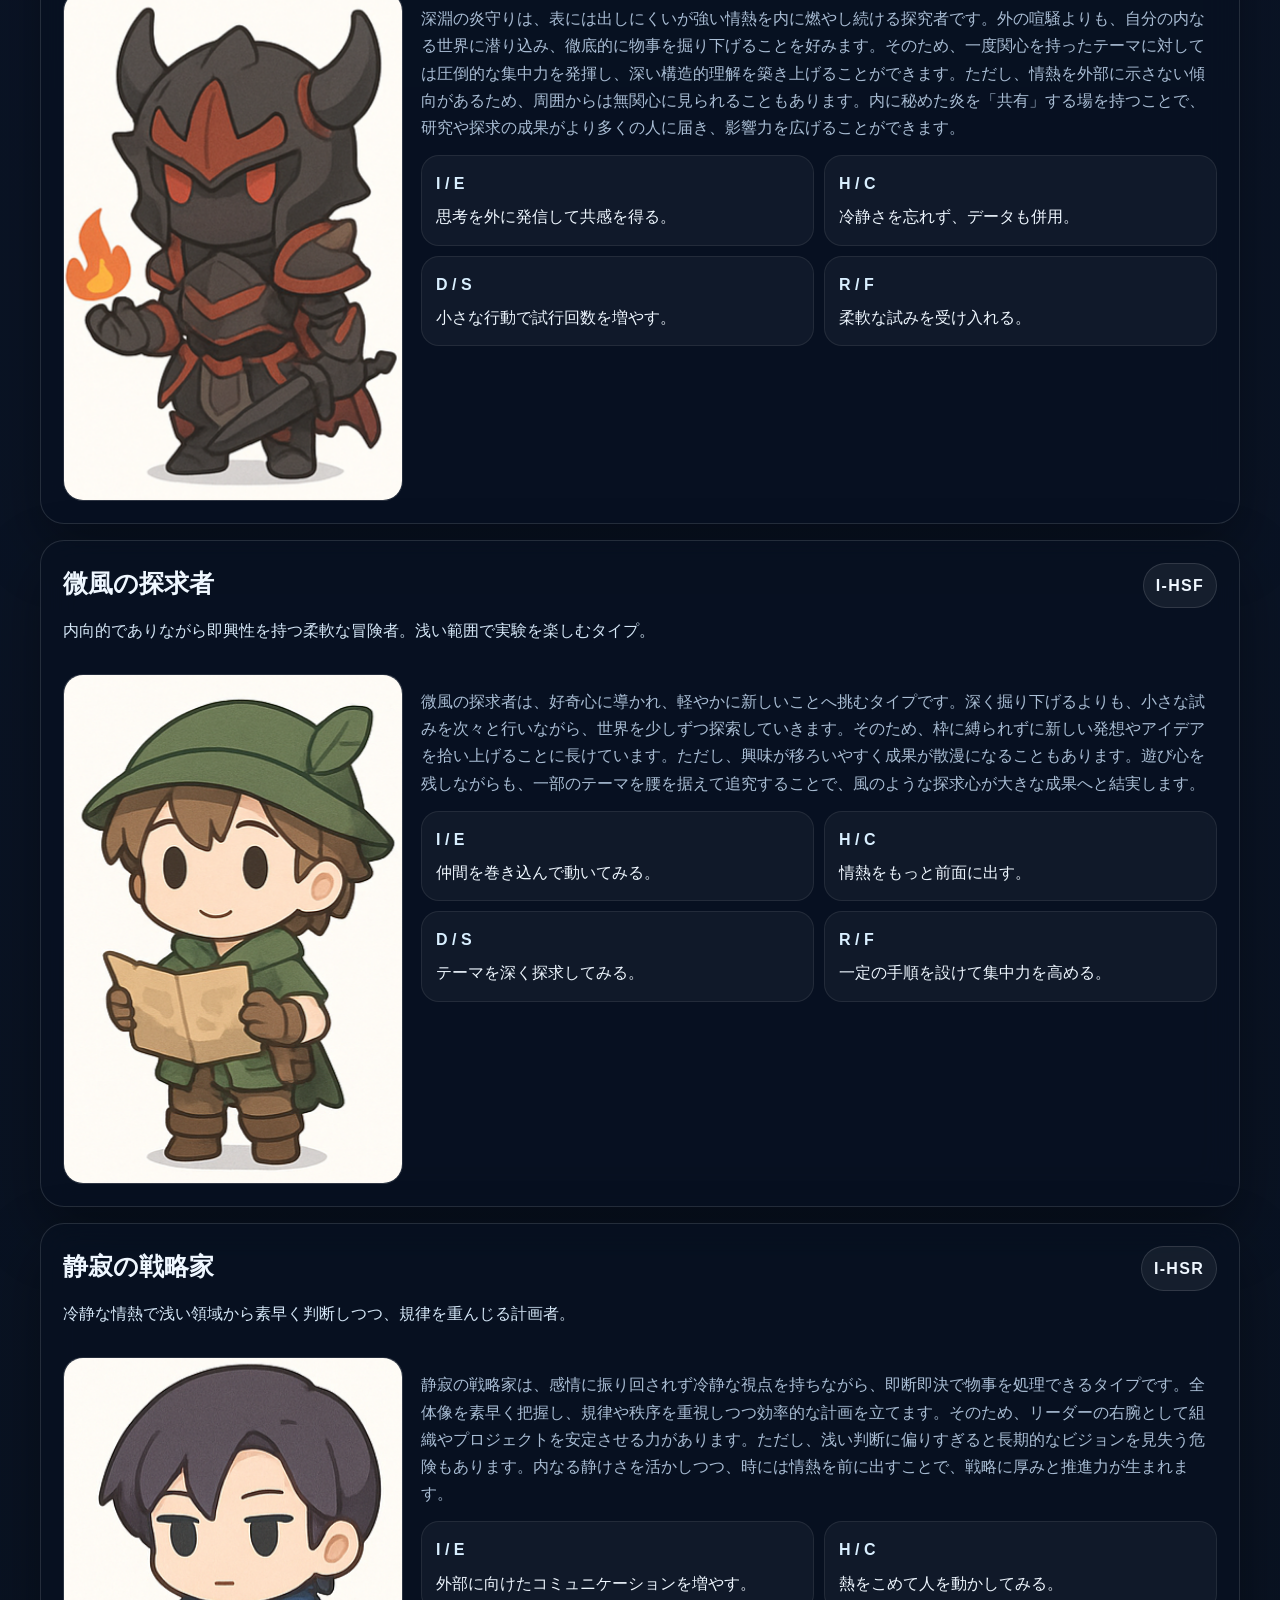
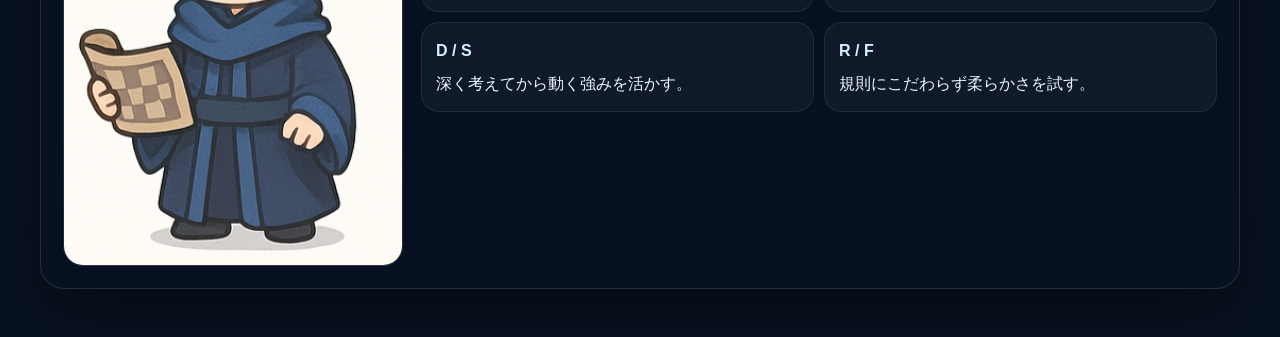
==== commit c8493084: "文言変更" ====
--- a/atlas/index.html
+++ b/atlas/index.html
@@ -293,7 +293,7 @@
   </div>
 
   <main id="details" class="list"></main>
-  <div class="foot">タイプデータは <code>../data/types.json</code> を参照しています。</div>
+  
 </div>
 
 <button id="toTop" class="to-top" type="button">TOP</button>
@@ -444,3 +444,4 @@
 </script>
 </body>
 </html>
+
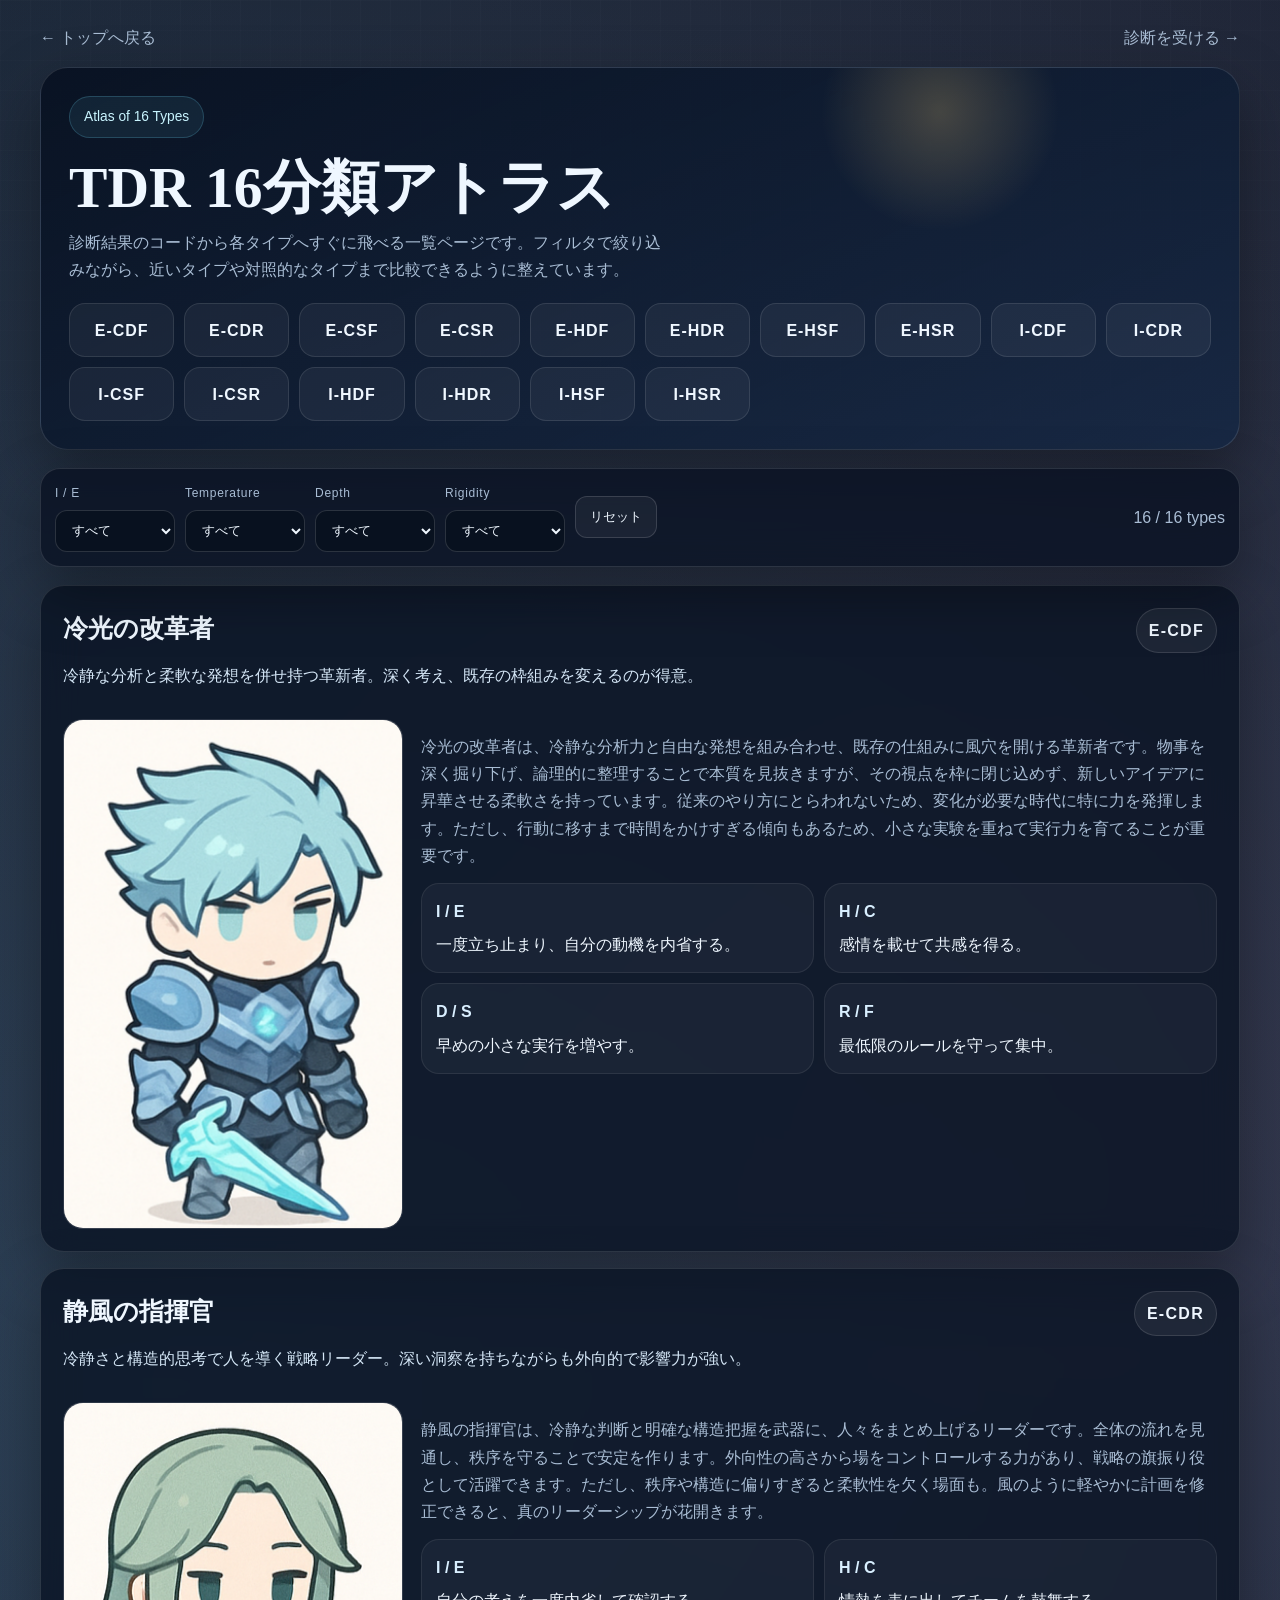
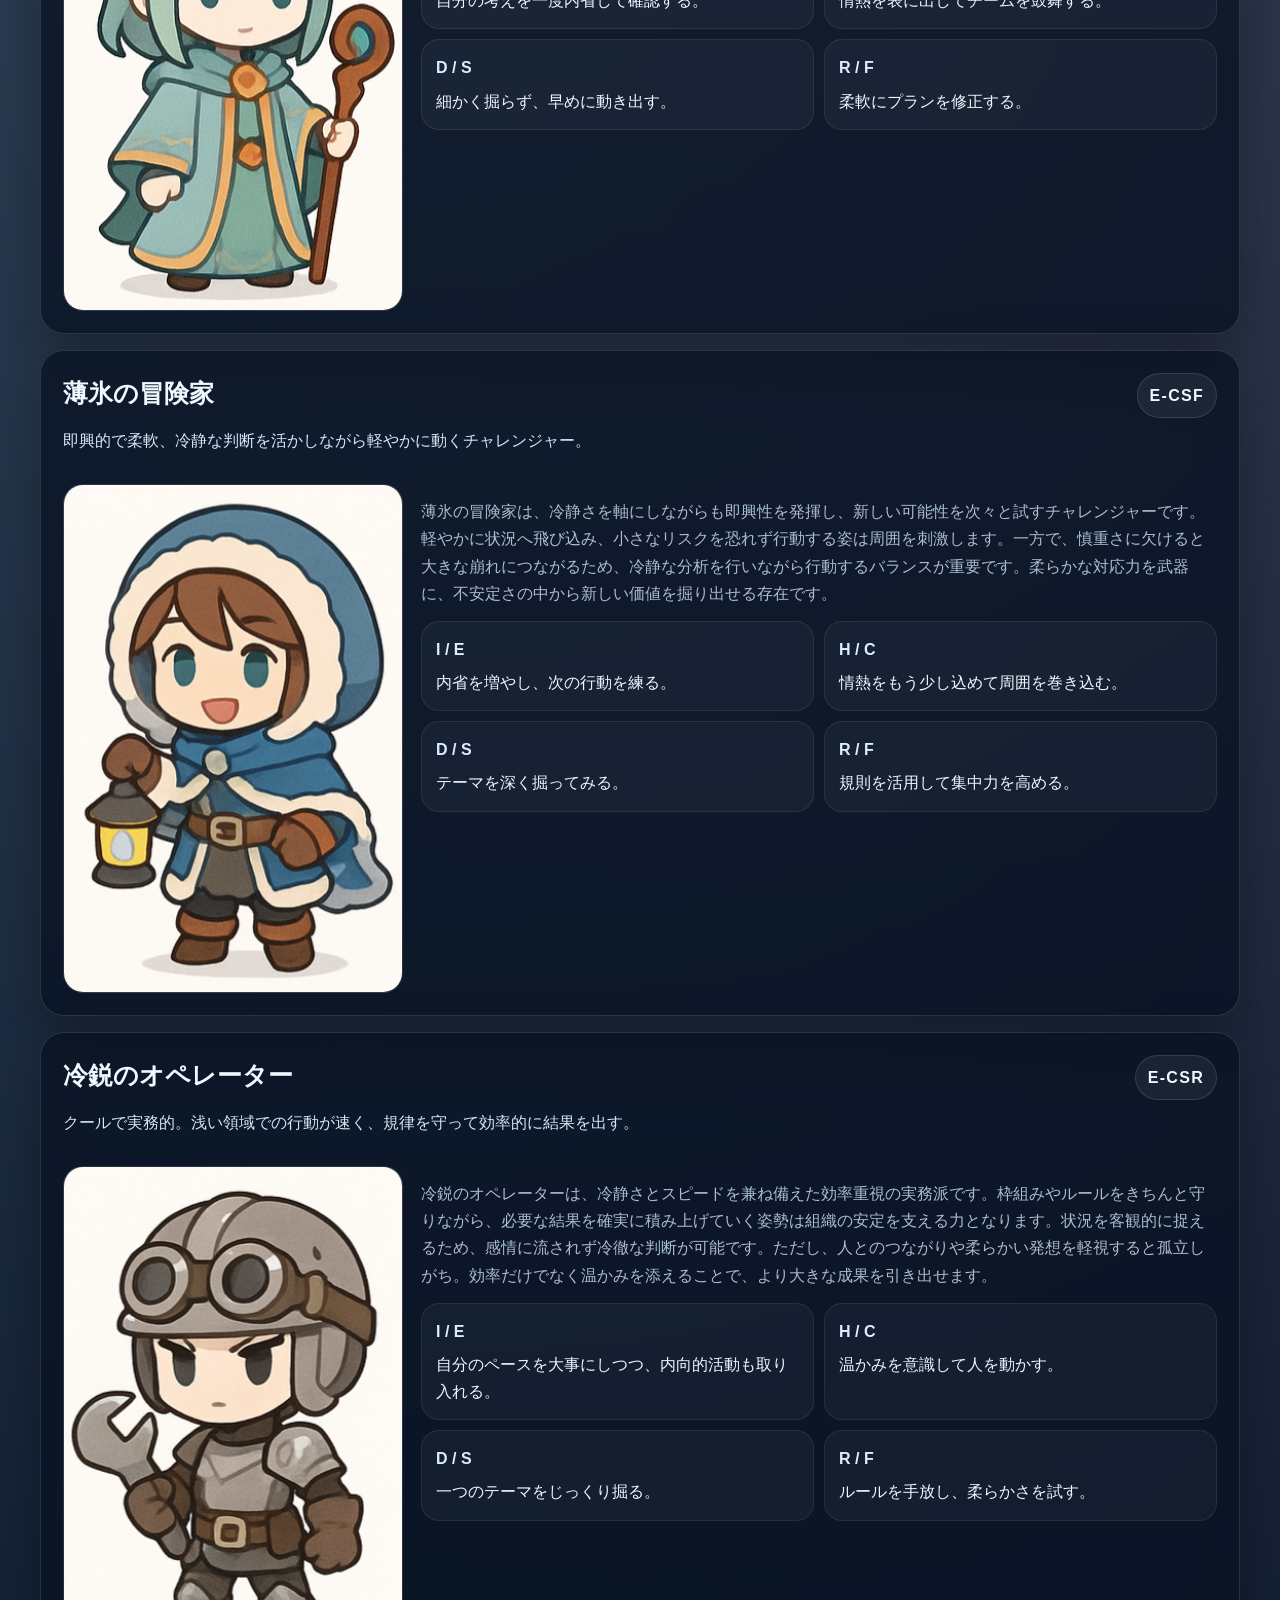
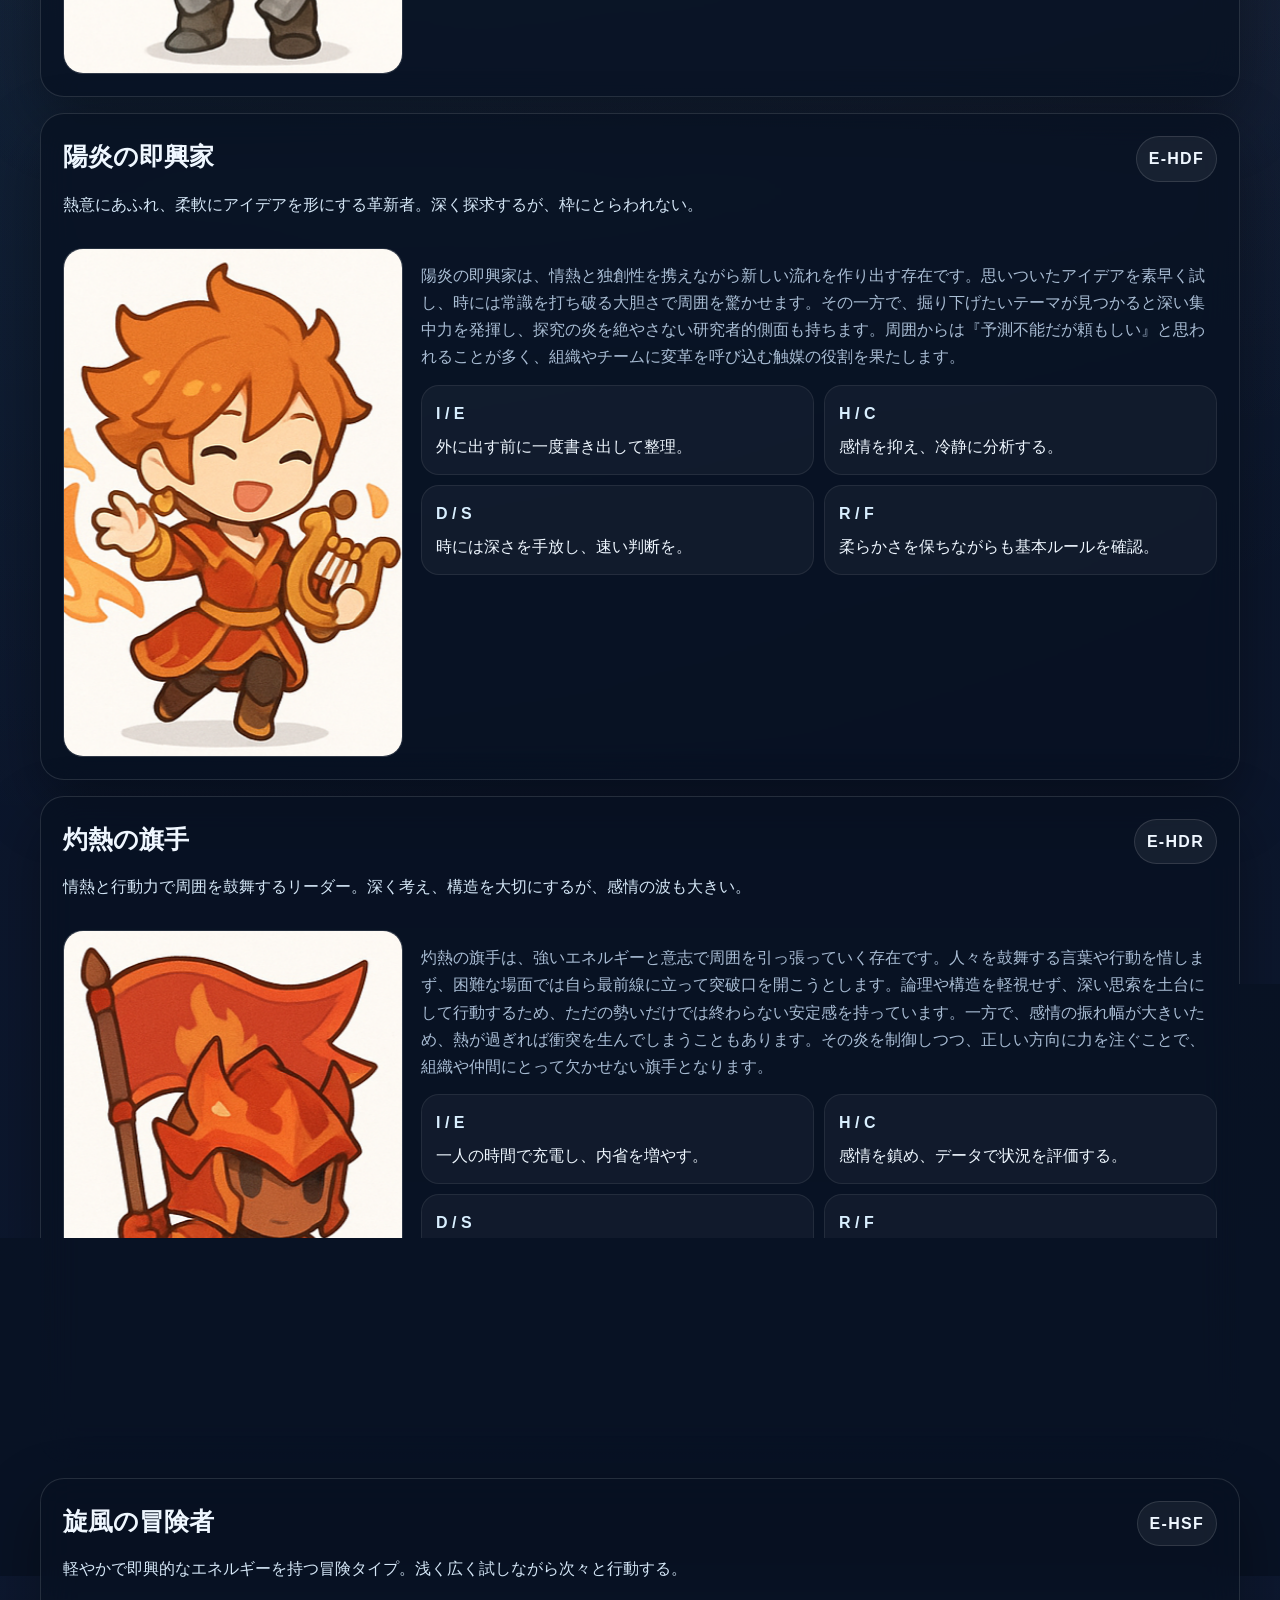
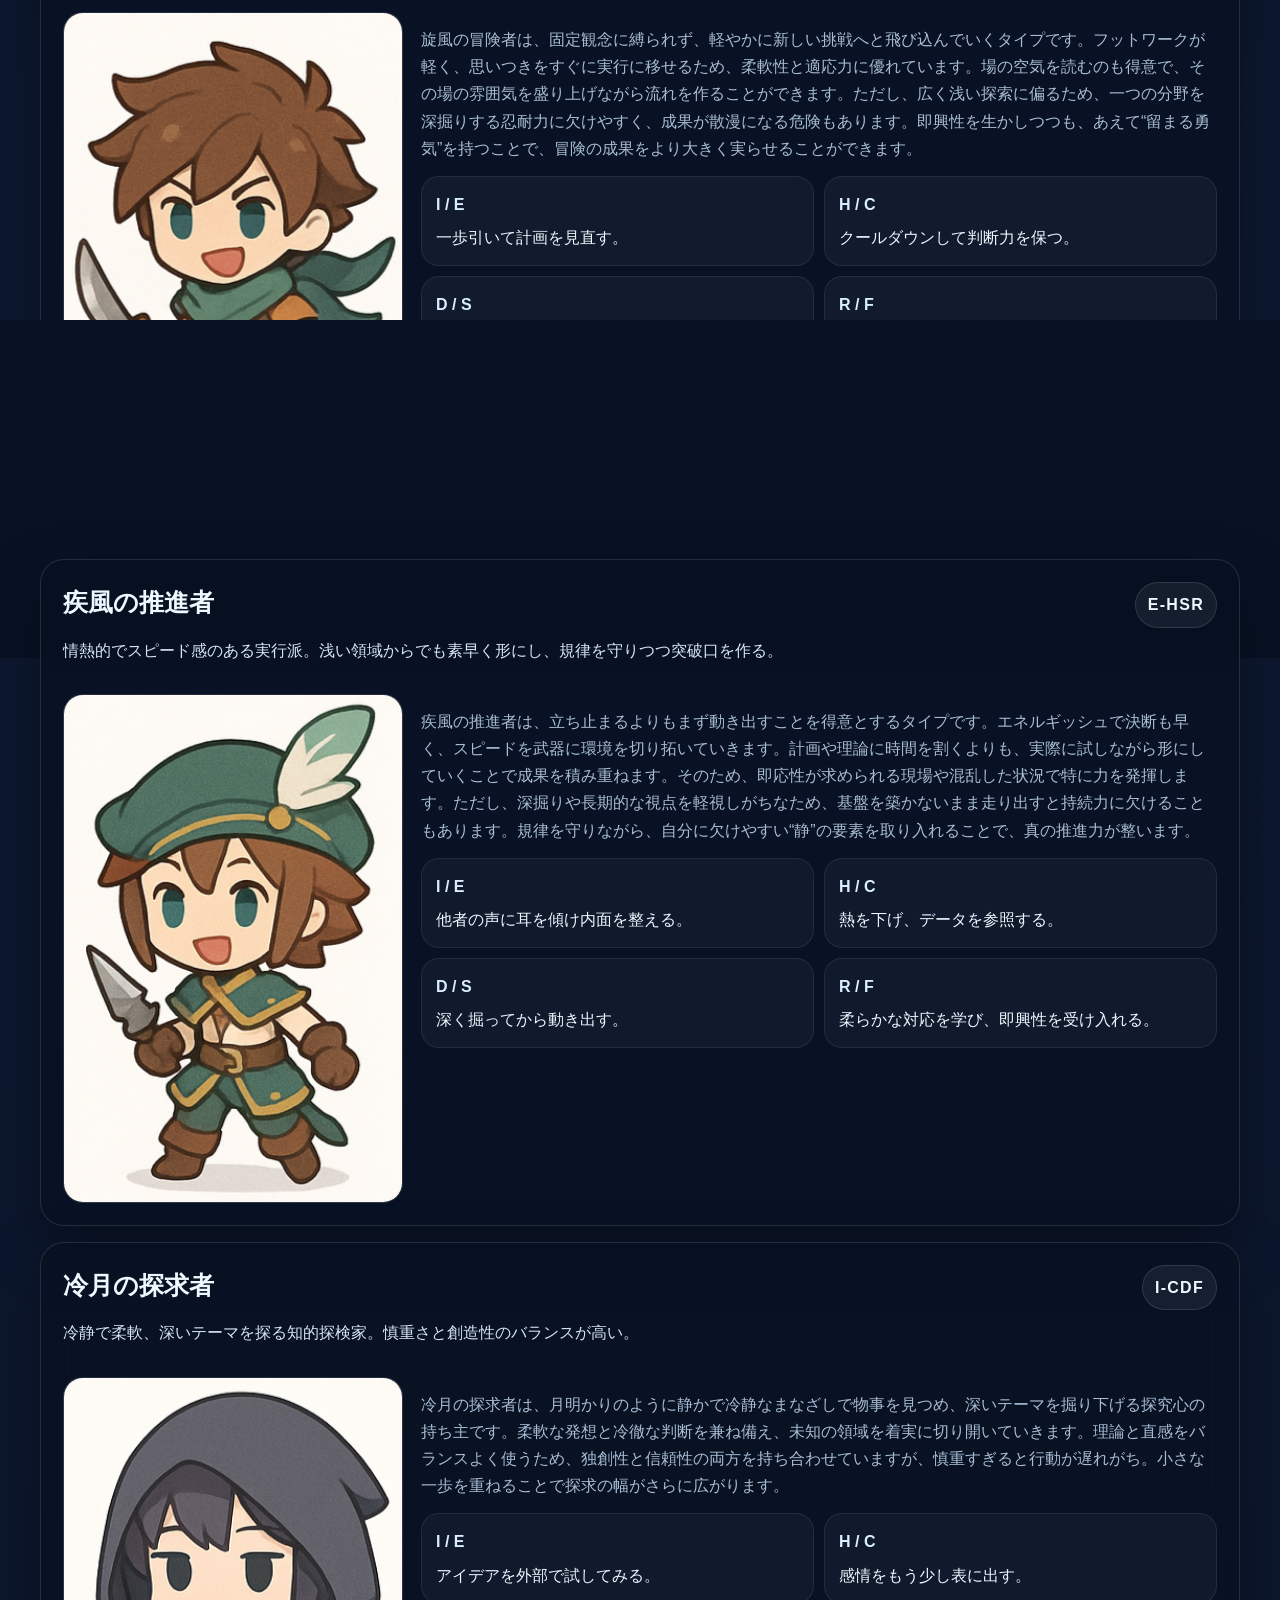
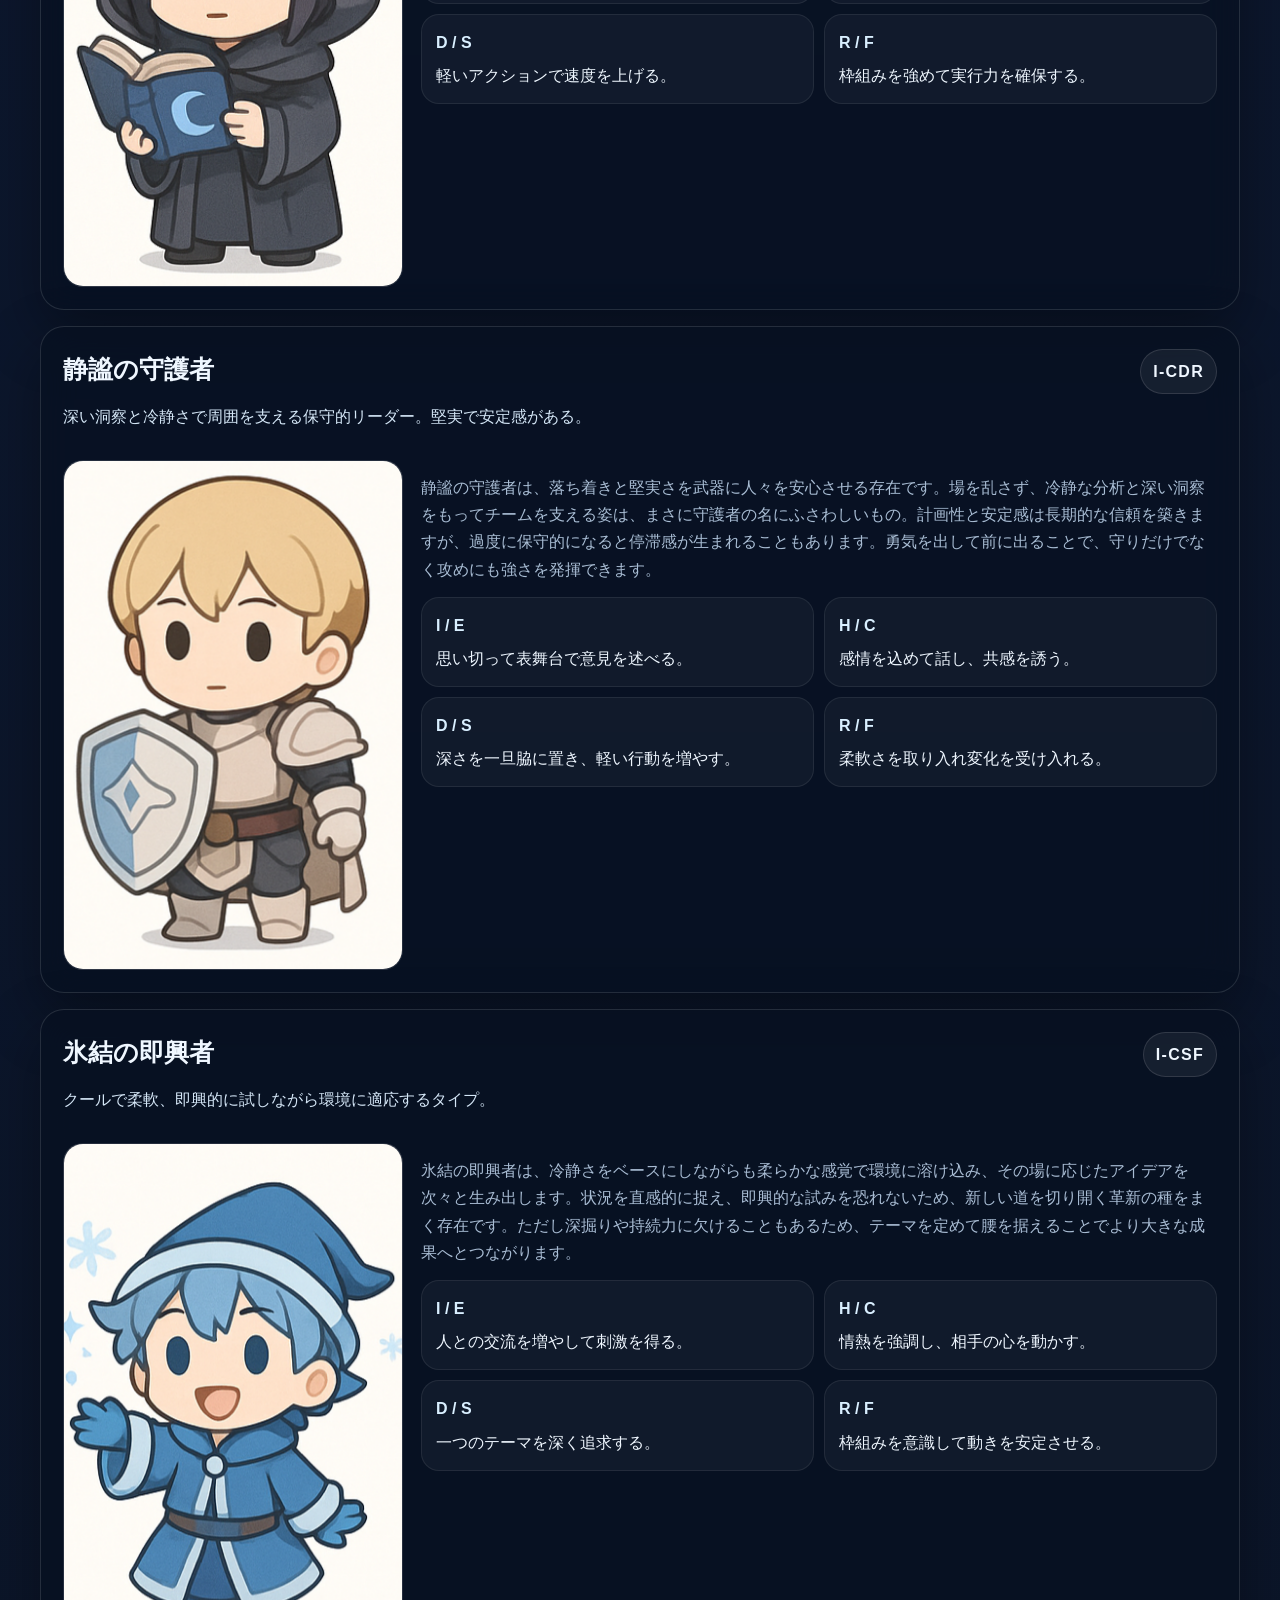
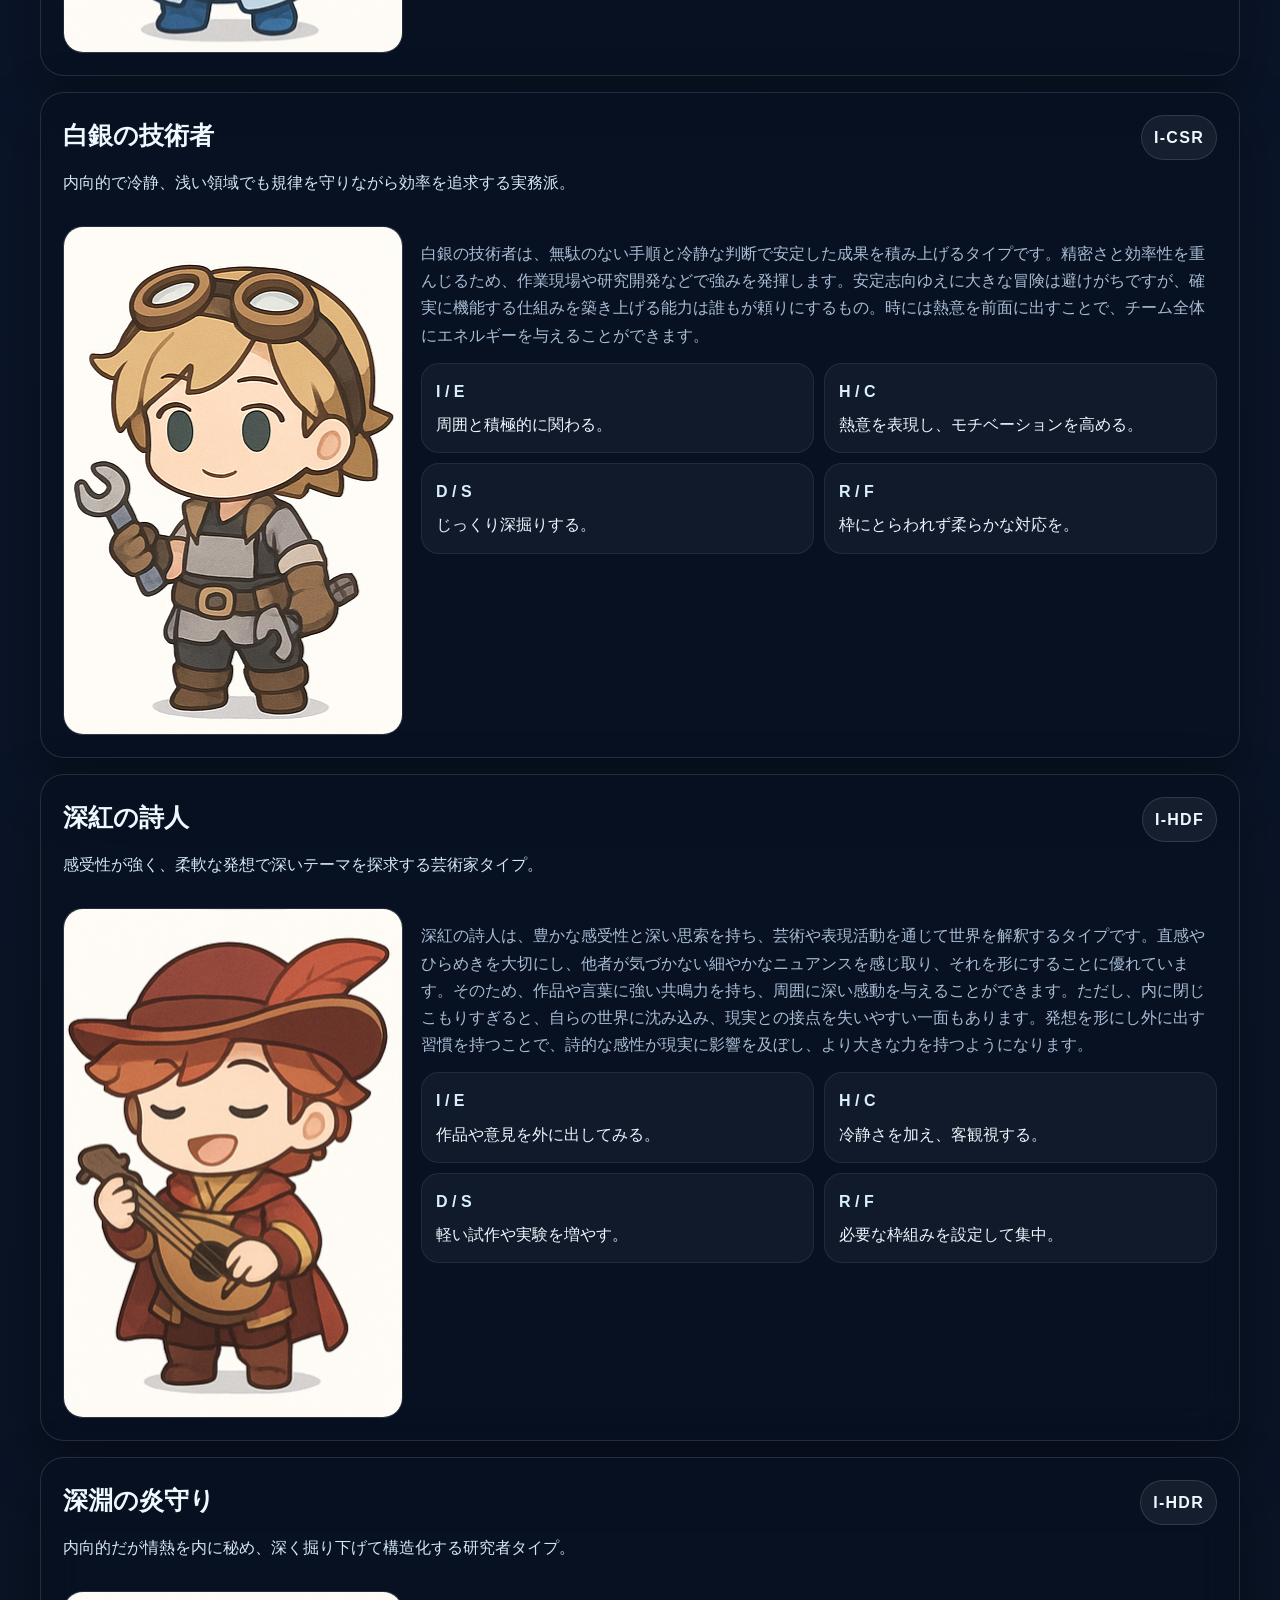
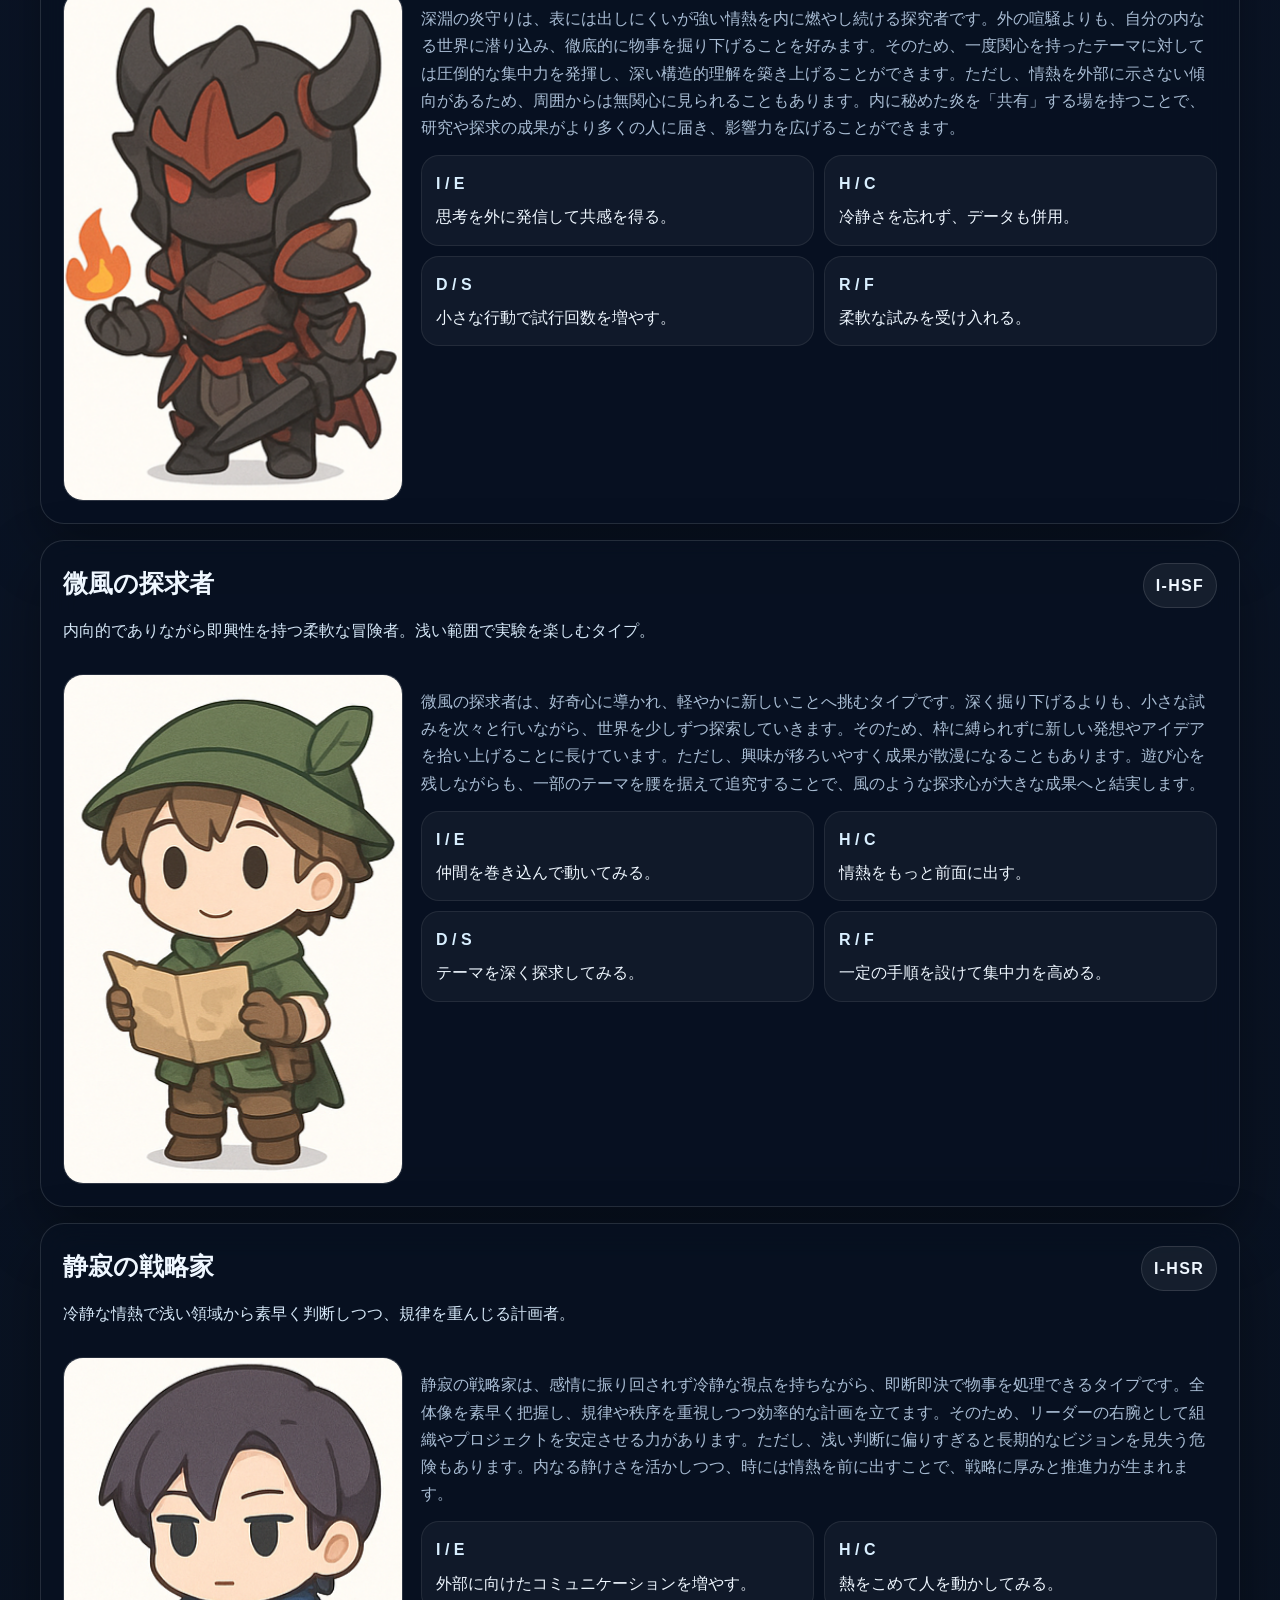
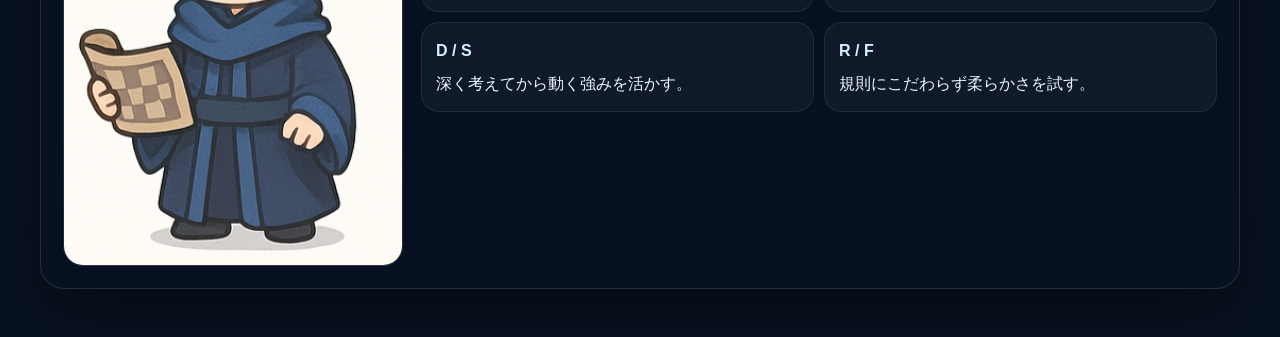
==== commit 309bbfdd: "診断結果変遷修正" ====
--- a/atlas/index.html
+++ b/atlas/index.html
@@ -312,6 +312,21 @@
   return { ie:match[1], t:match[2], d:match[3], r:match[4] };
 }
 
+function expandTypeCode(code){
+  const normalized = String(code || "").replace(/[－–—―ー]/g, "-").replace(/\s+/g, "").toUpperCase();
+  const match = normalized.match(/^([IEM])\-([HCM])([DSM])([RFM])$/);
+  if (!match) return [];
+  const [, ie, t, d, r] = match;
+  const pick = (value, a, b) => value === "M" ? [a, b] : [value];
+  const ieList = pick(ie, "I", "E");
+  const tList = pick(t, "H", "C");
+  const dList = pick(d, "D", "S");
+  const rList = pick(r, "R", "F");
+  const out = [];
+  ieList.forEach((i) => tList.forEach((tt) => dList.forEach((dd) => rList.forEach((rr) => out.push(`${i}-${tt}${dd}${rr}`)))));
+  return out;
+}
+
 function renderDetails(list){
   const details = document.getElementById("details");
   details.innerHTML = list.map((type) => {
@@ -364,13 +379,20 @@
 }
 
 function setupFilter(types){
+  const params = new URLSearchParams(location.search);
+  let exactType = String(params.get("type") || "").toUpperCase();
+  const expandedTypes = new Set(exactType ? expandTypeCode(exactType) : []);
   const state = { ie:"M", t:"M", d:"M", r:"M" };
   const bar = document.getElementById("filterBar");
   const selects = bar.querySelectorAll("select[data-axis]");
   const hit = document.getElementById("hitCount");
 
   const apply = () => {
-    const filtered = types.filter((type) => matchCode(type.code, state));
+    const filtered = types.filter((type) => {
+      const code = String(type.code || type.id || "").toUpperCase();
+      if (expandedTypes.size > 0) return expandedTypes.has(code);
+      return matchCode(code, state);
+    });
     renderDetails(filtered);
     hit.textContent = String(filtered.length);
     if (location.hash) {
@@ -382,6 +404,7 @@
   selects.forEach((select) => {
     const axis = select.dataset.axis;
     select.value = state[axis];
+    select.disabled = expandedTypes.size > 0;
     select.addEventListener("change", (event) => {
       state[axis] = event.target.value;
       apply();
@@ -390,7 +413,15 @@
 
   document.getElementById("resetFilter").addEventListener("click", () => {
     state.ie = state.t = state.d = state.r = "M";
-    selects.forEach((select) => { select.value = "M"; });
+    selects.forEach((select) => {
+      select.value = "M";
+      select.disabled = false;
+    });
+    if (expandedTypes.size > 0) {
+      exactType = "";
+      expandedTypes.clear();
+      history.replaceState(null, "", location.pathname + location.hash);
+    }
     apply();
   });
 
@@ -445,3 +476,6 @@
 </body>
 </html>
 
+
+
+
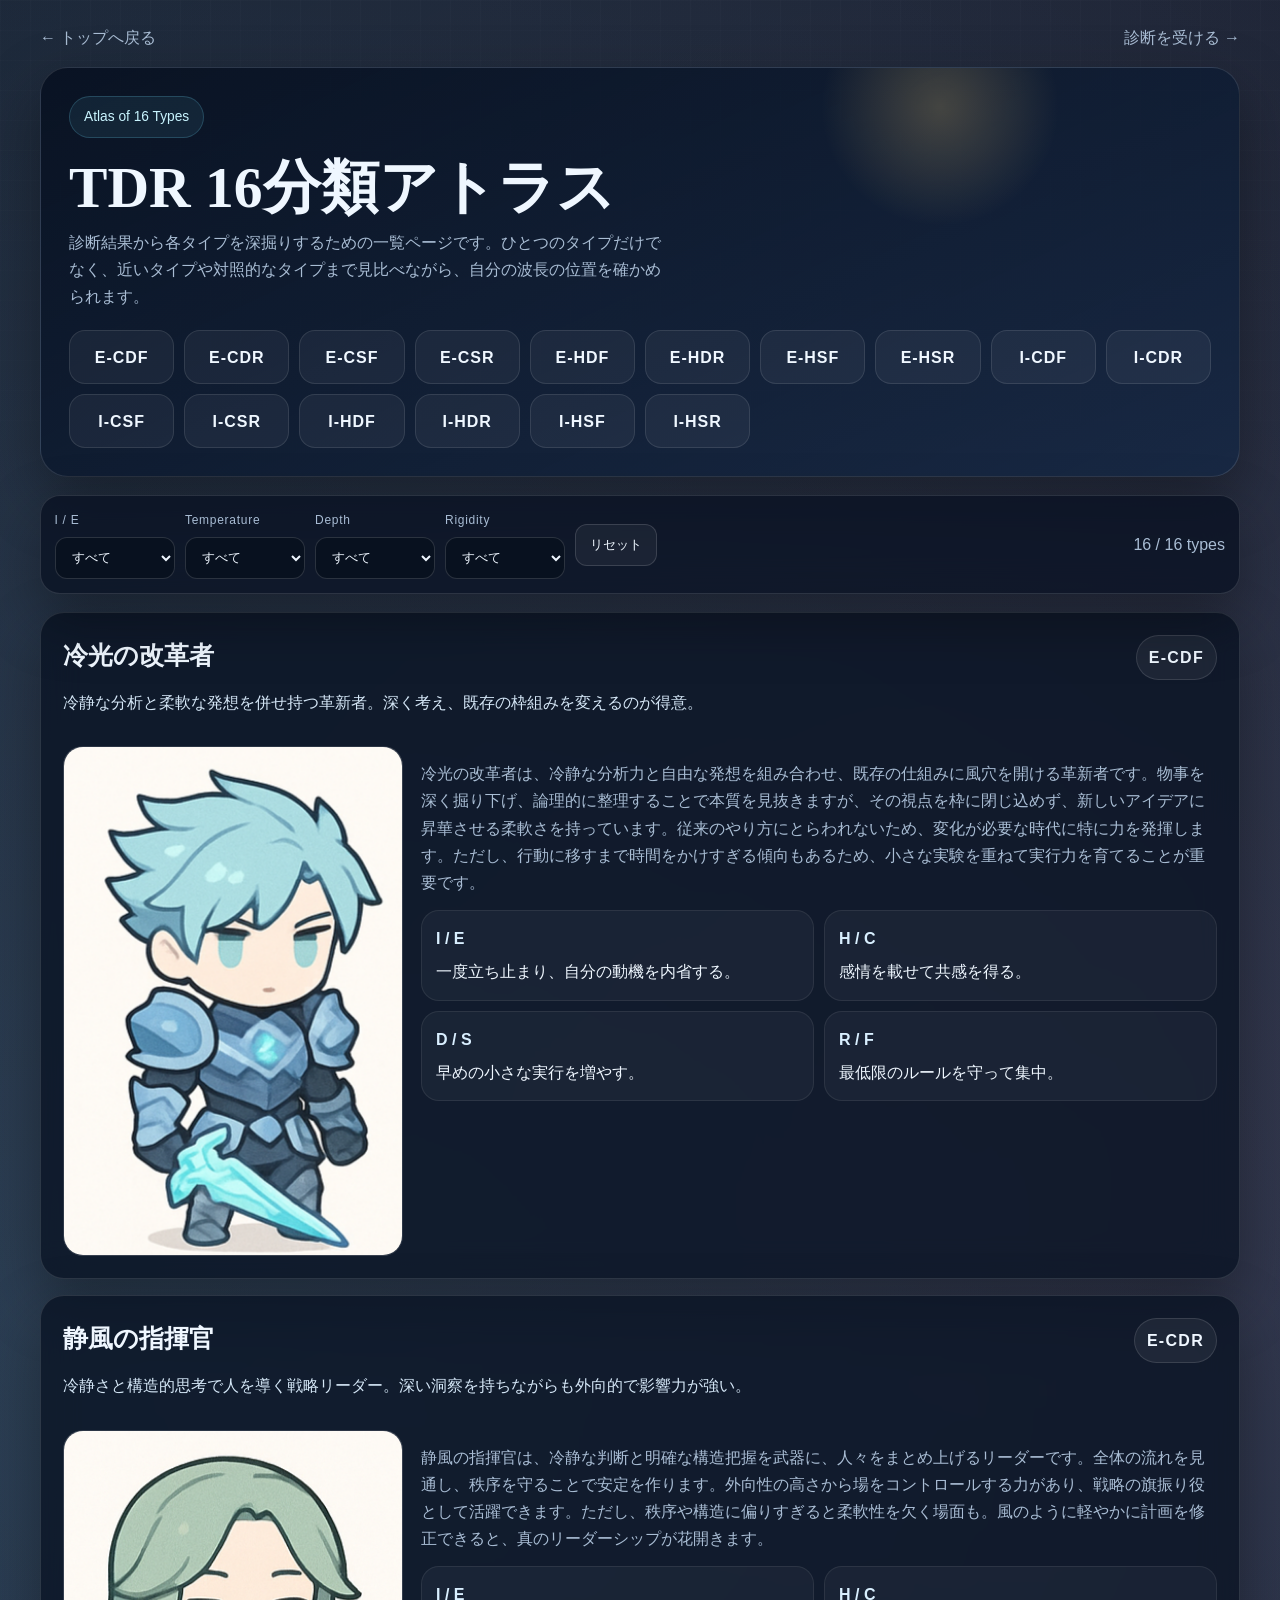
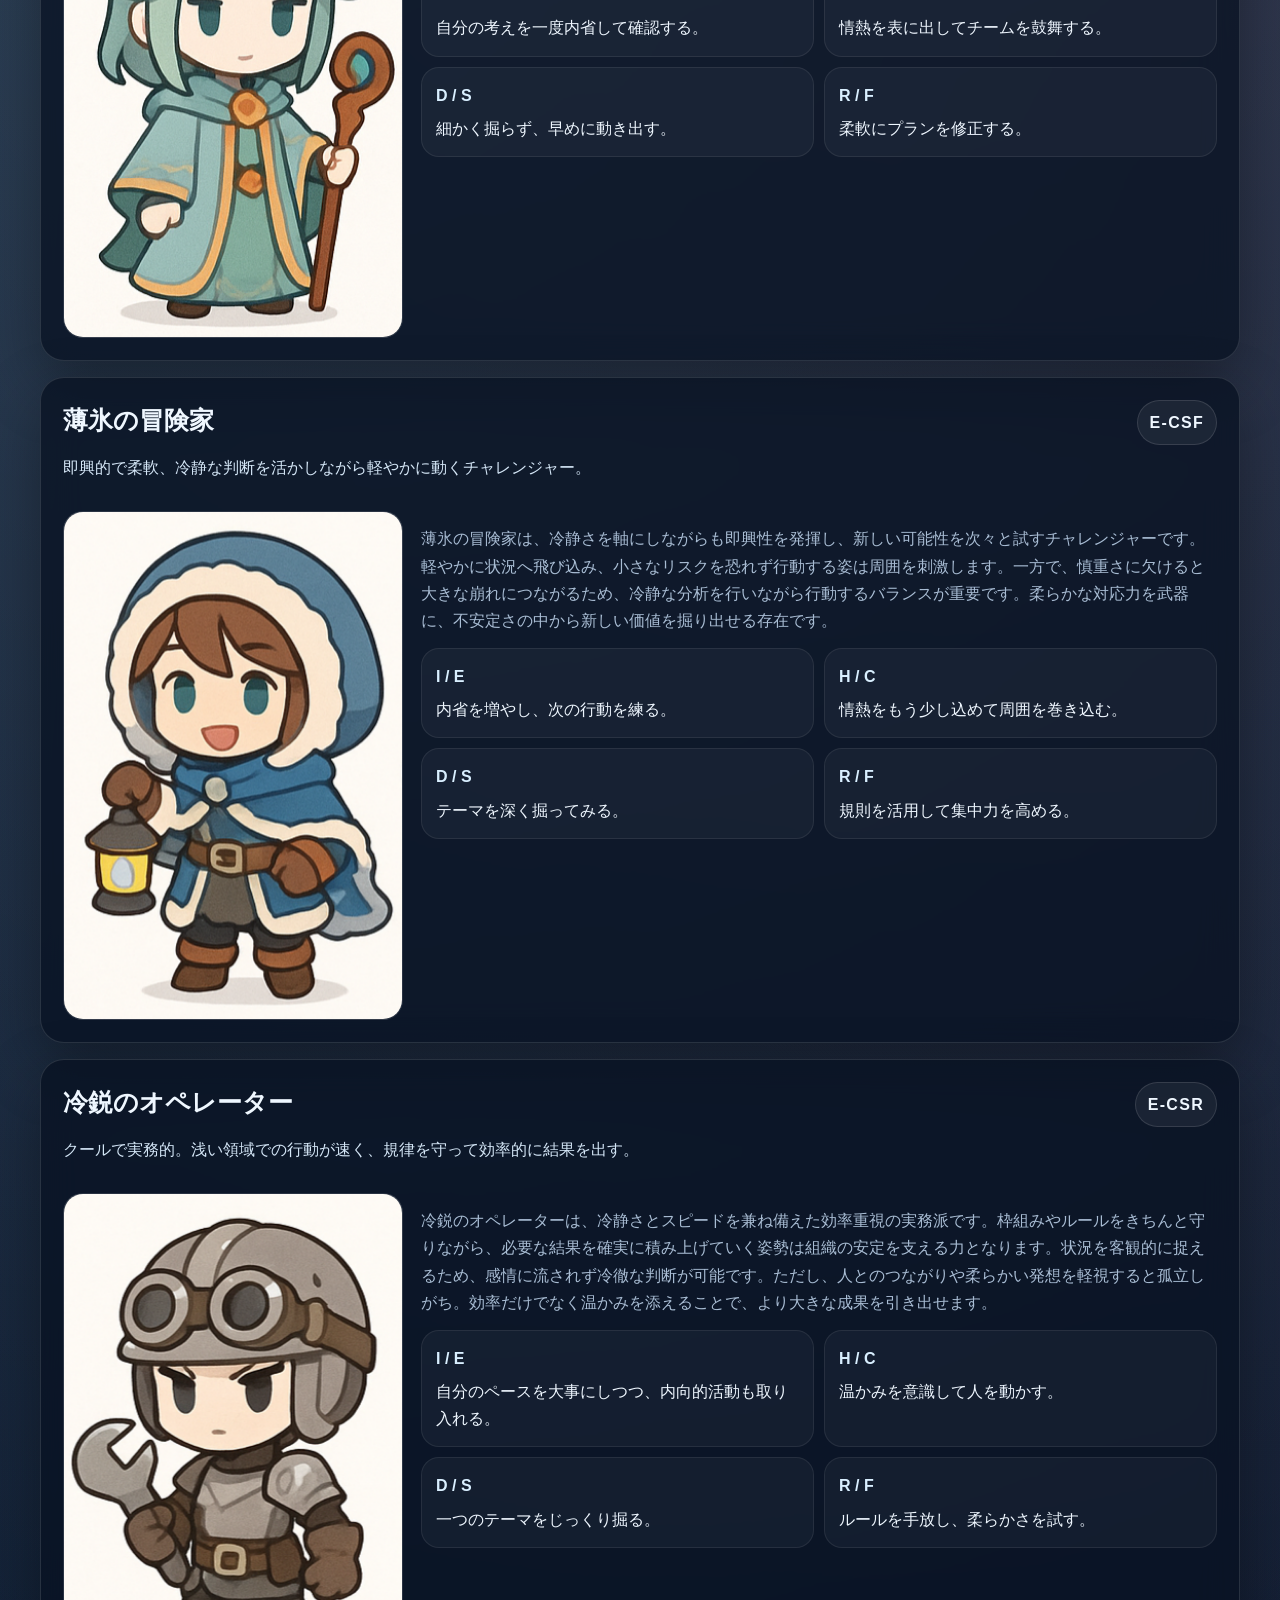
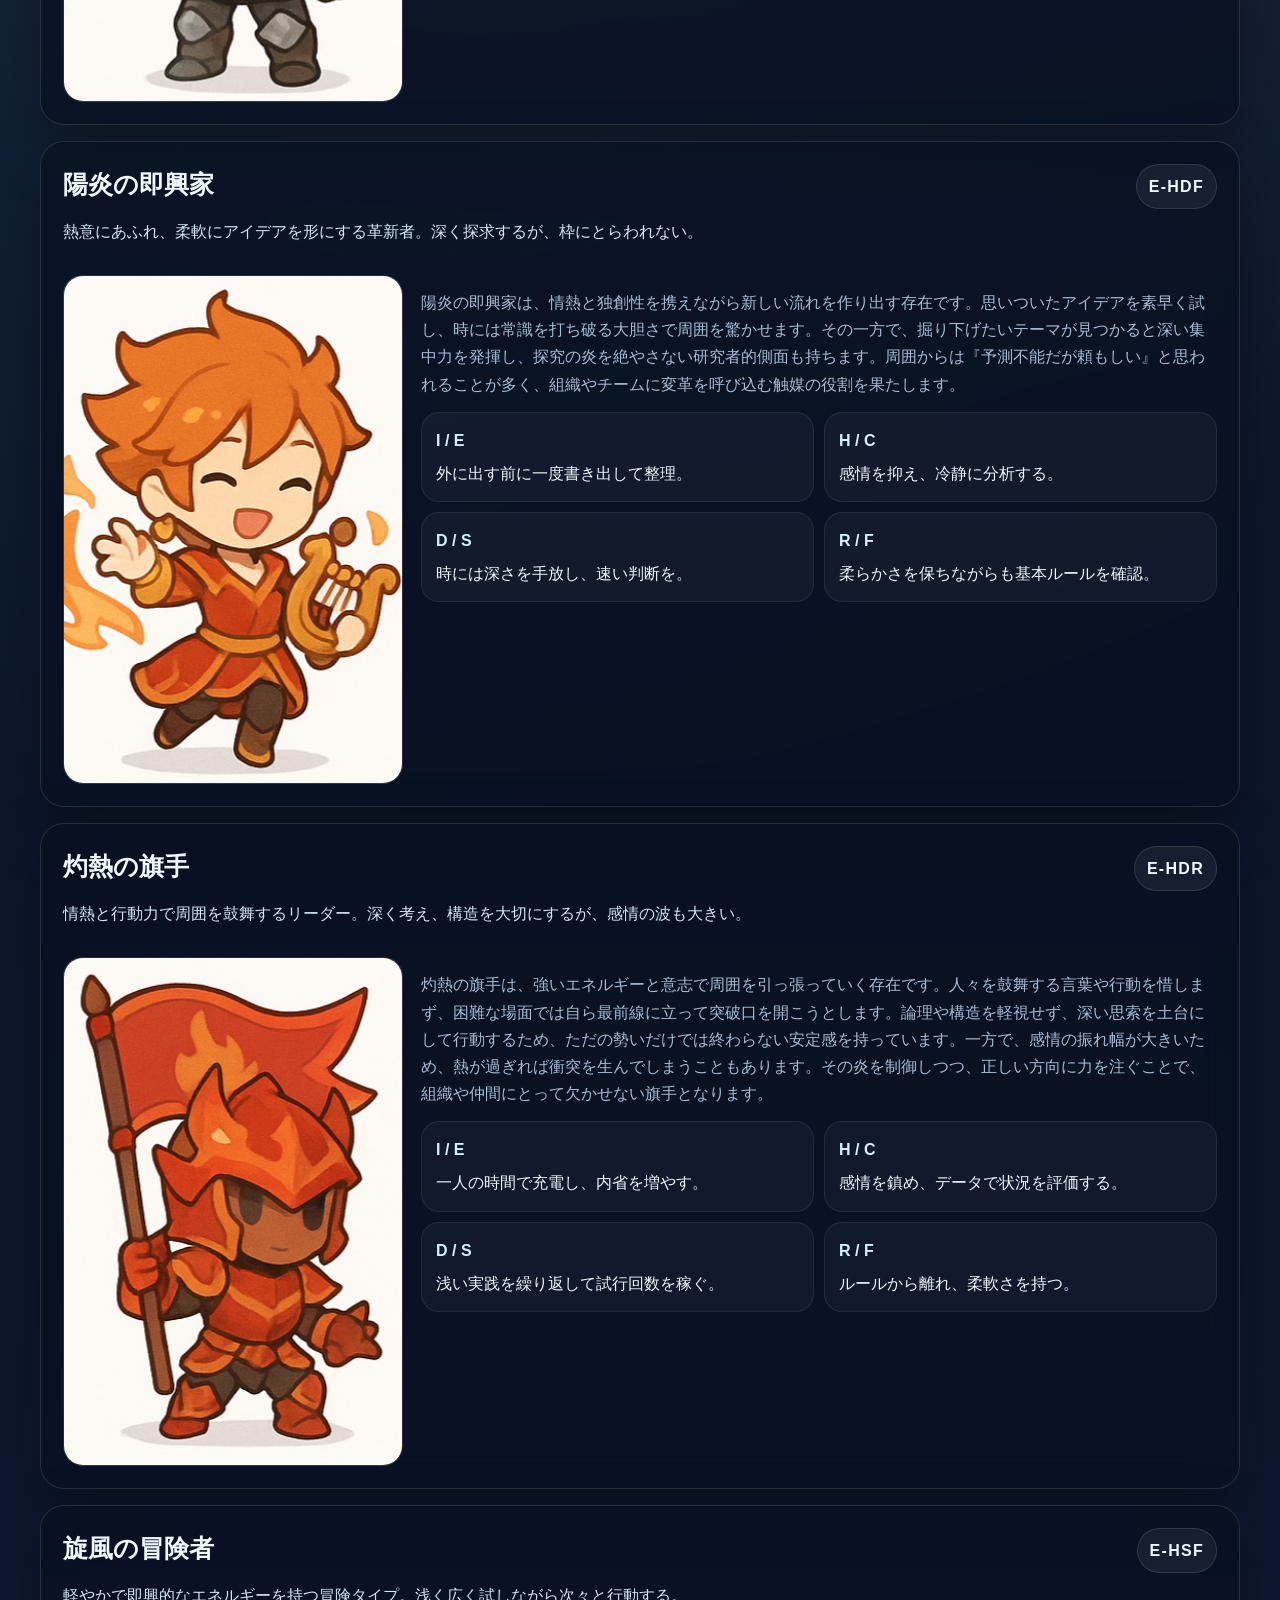
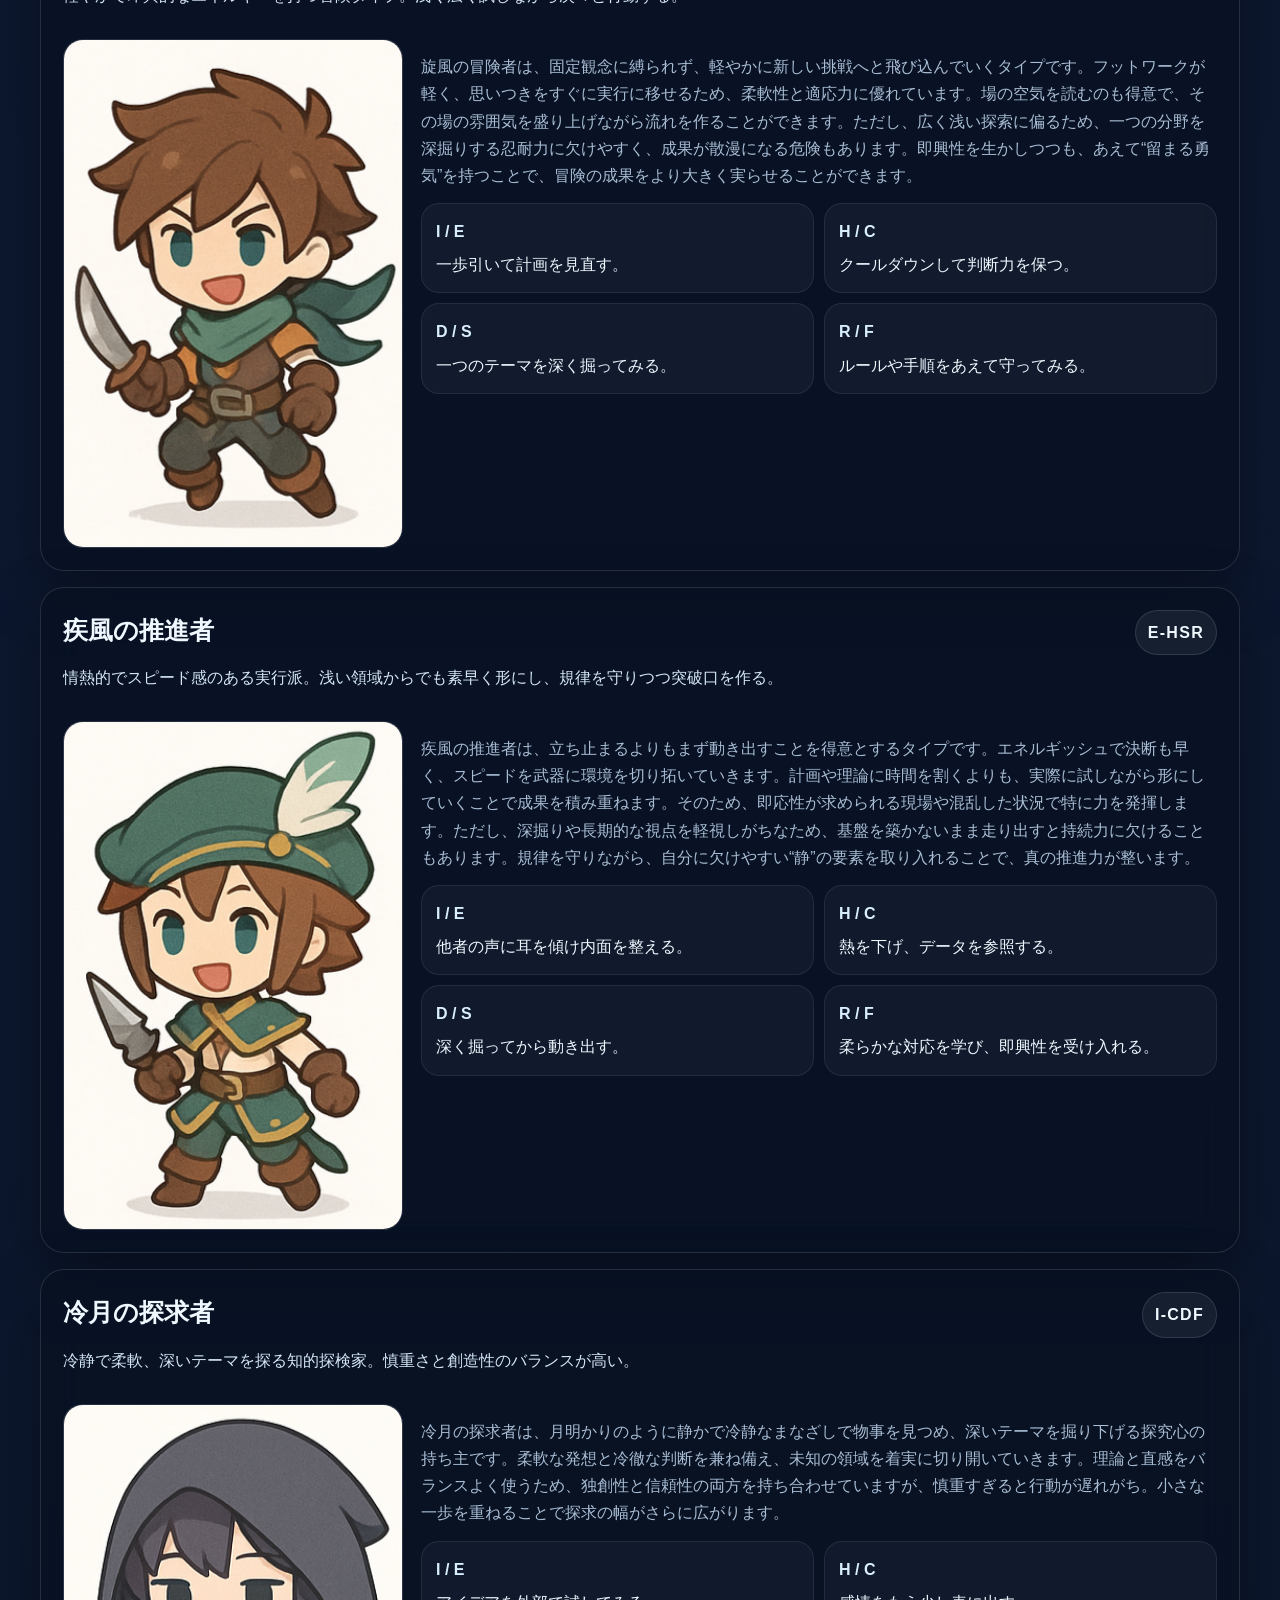
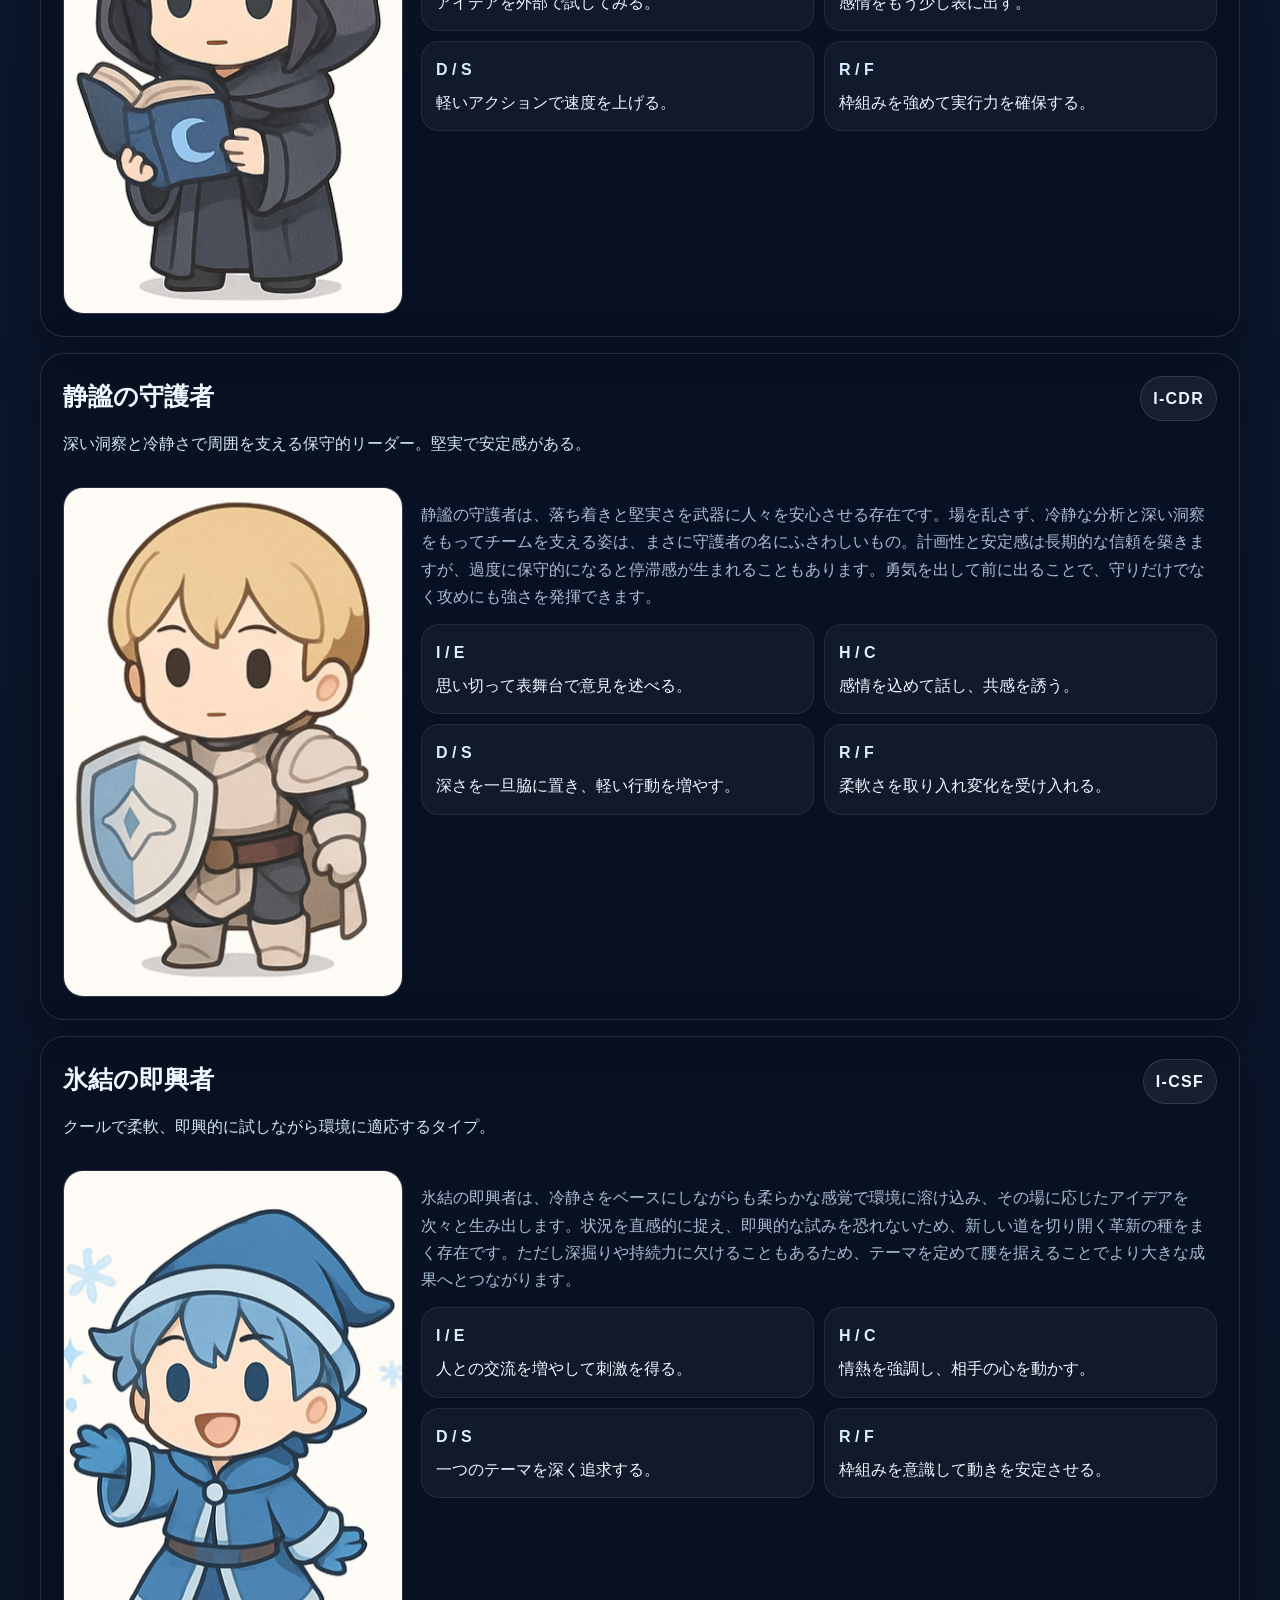
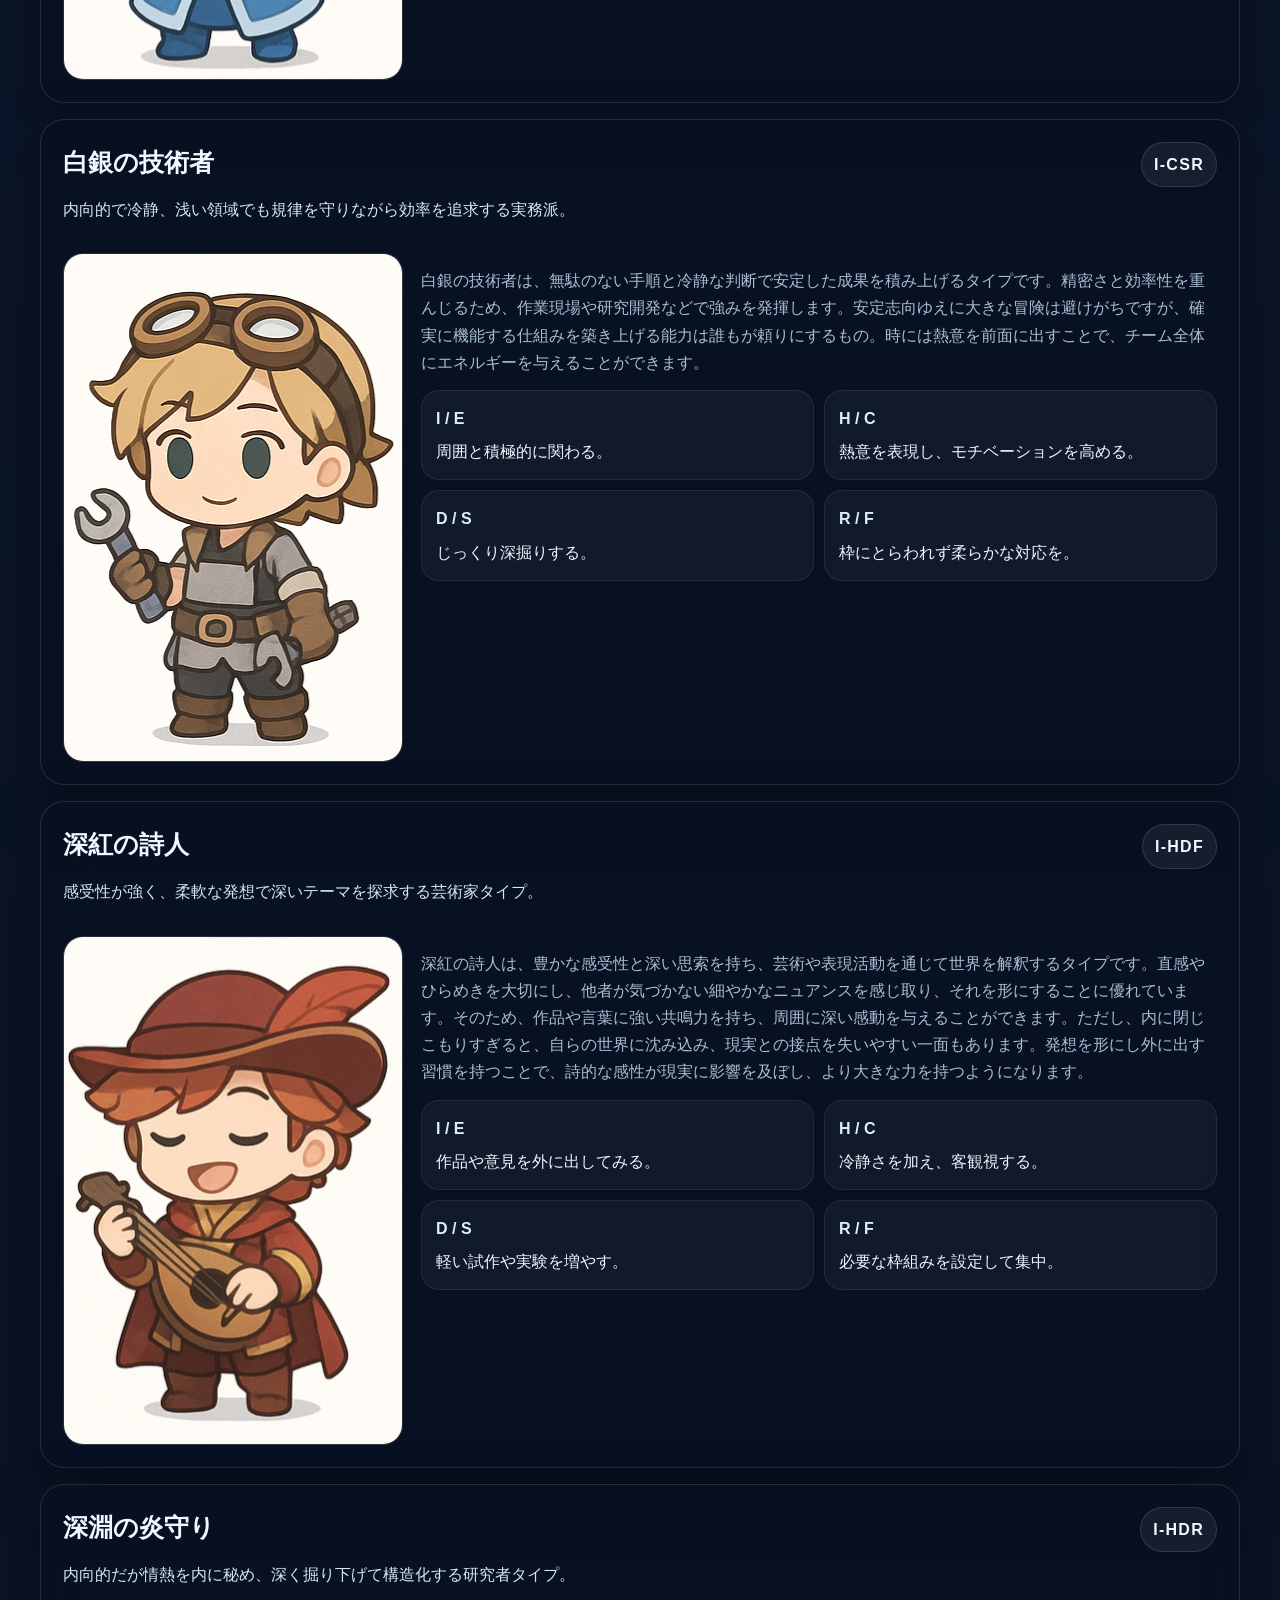
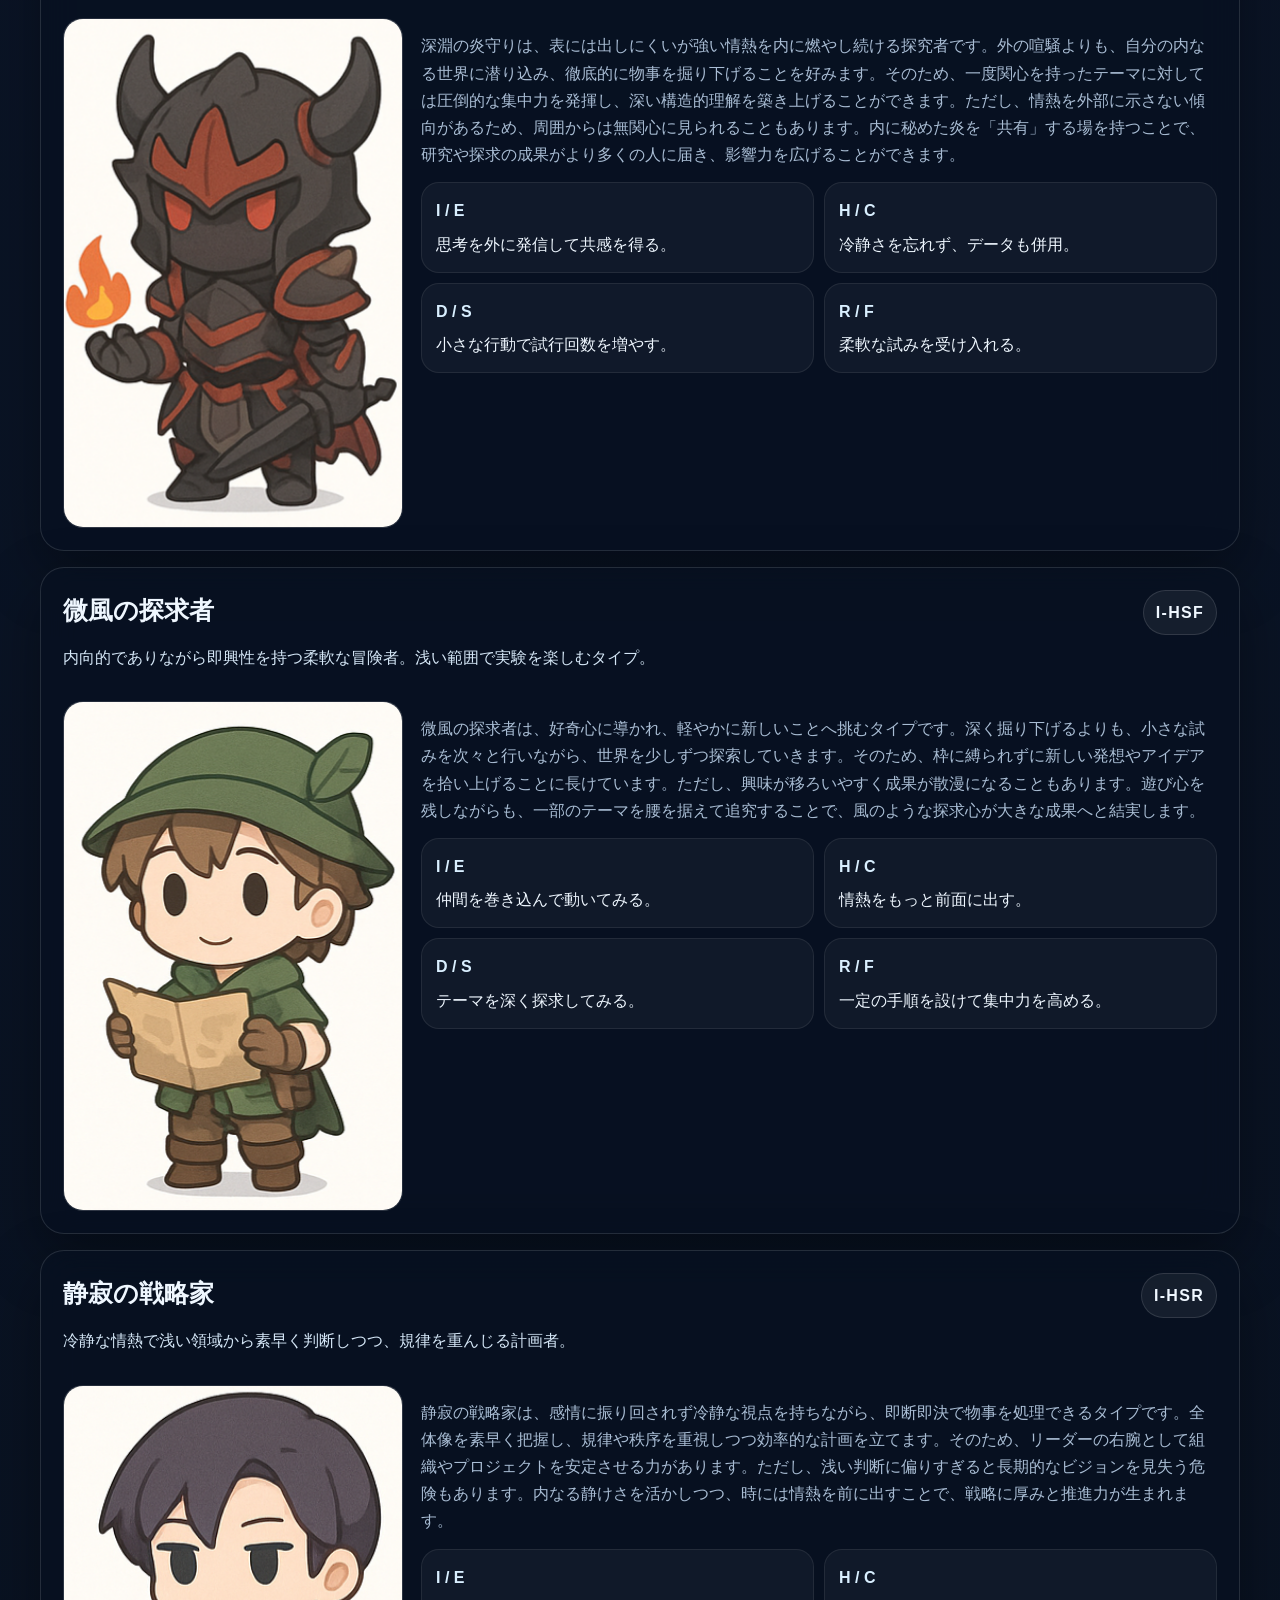
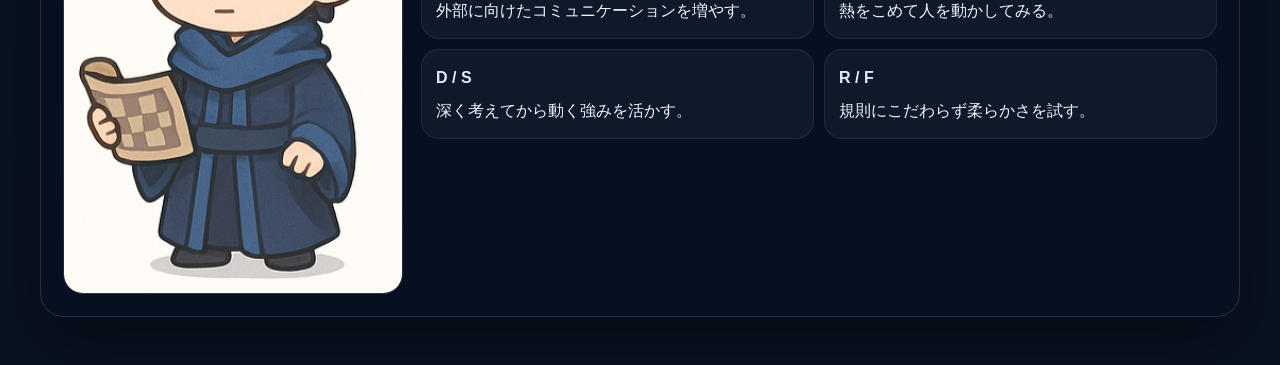
==== commit b46ab011: "説明文ブラッシュアップ" ====
--- a/atlas/index.html
+++ b/atlas/index.html
@@ -251,7 +251,7 @@
   <section class="hero">
     <div class="eyebrow">Atlas of 16 Types</div>
     <h1>TDR 16分類アトラス</h1>
-    <p>診断結果のコードから各タイプへすぐに飛べる一覧ページです。フィルタで絞り込みながら、近いタイプや対照的なタイプまで比較できるように整えています。</p>
+    <p>診断結果から各タイプを深掘りするための一覧ページです。ひとつのタイプだけでなく、近いタイプや対照的なタイプまで見比べながら、自分の波長の位置を確かめられます。</p>
     <nav id="grid" class="chip-grid"></nav>
   </section>
 
@@ -479,3 +479,4 @@
 
 
 
+
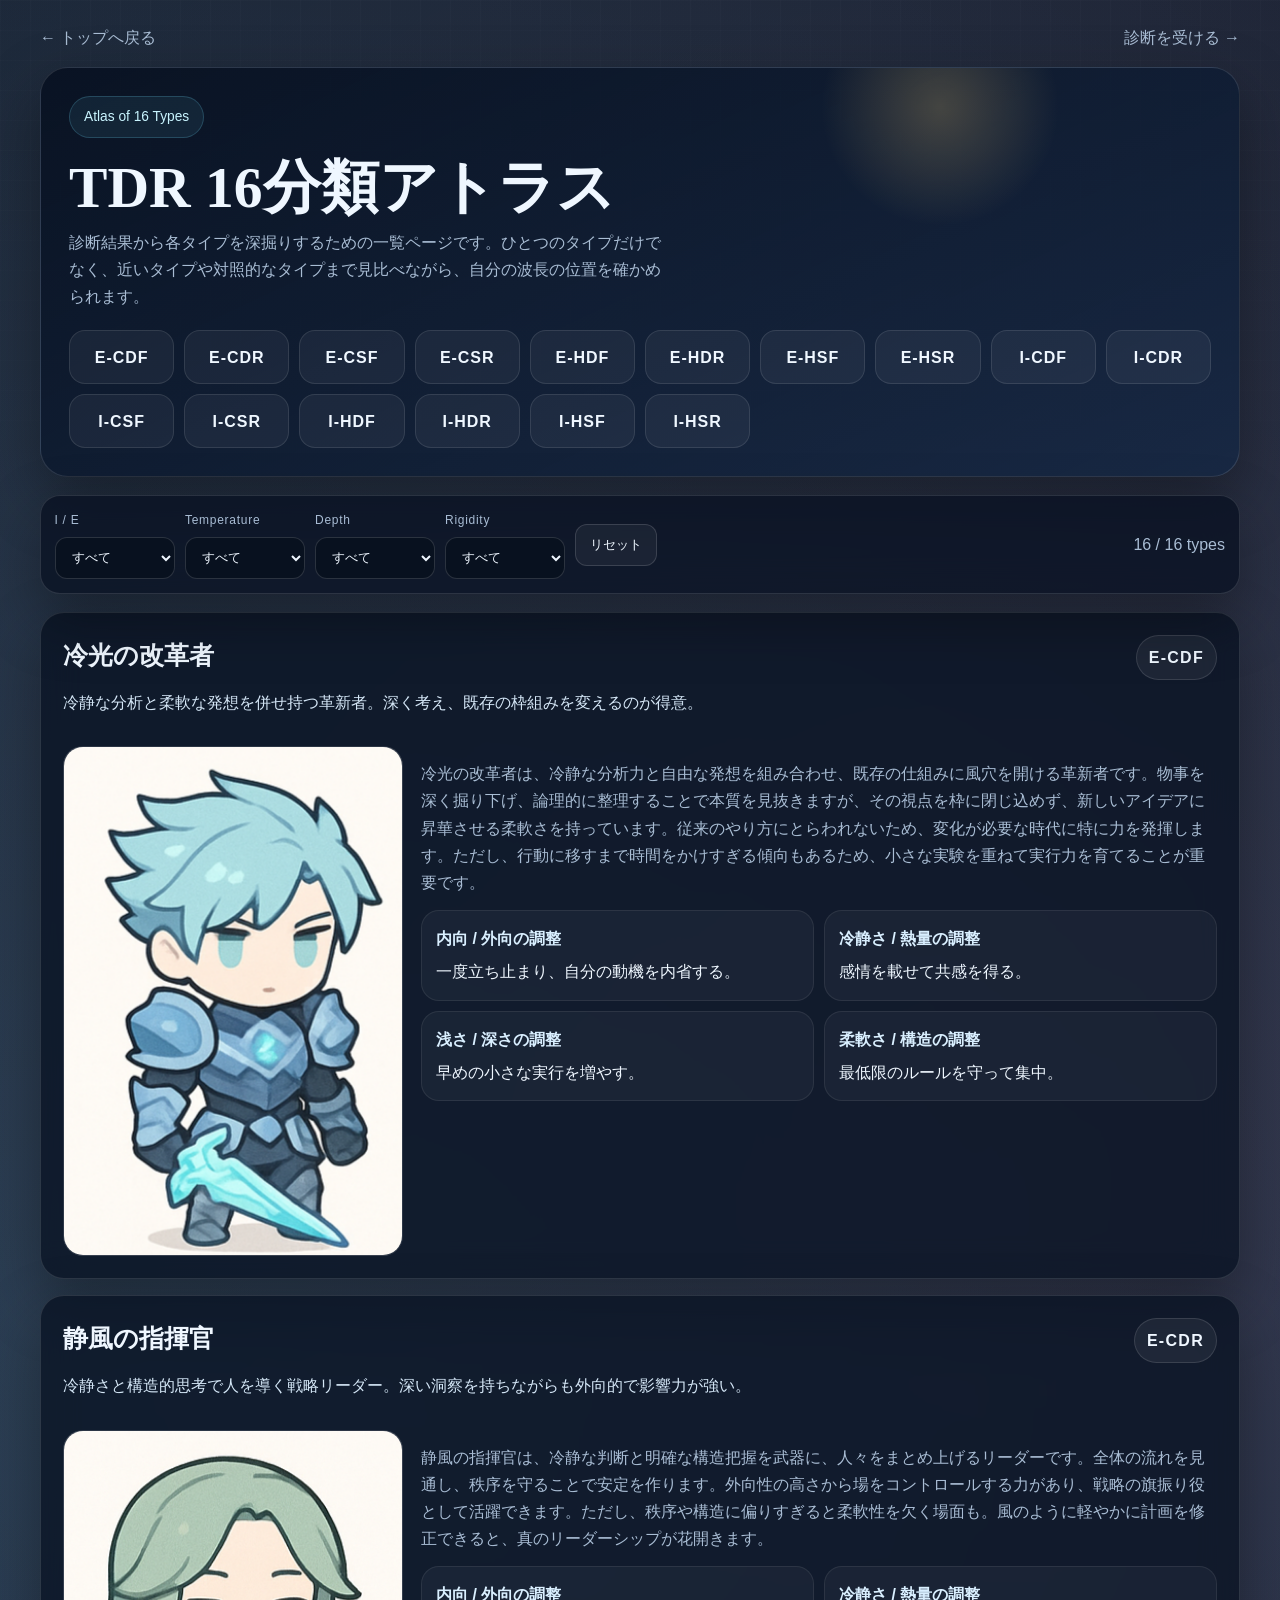
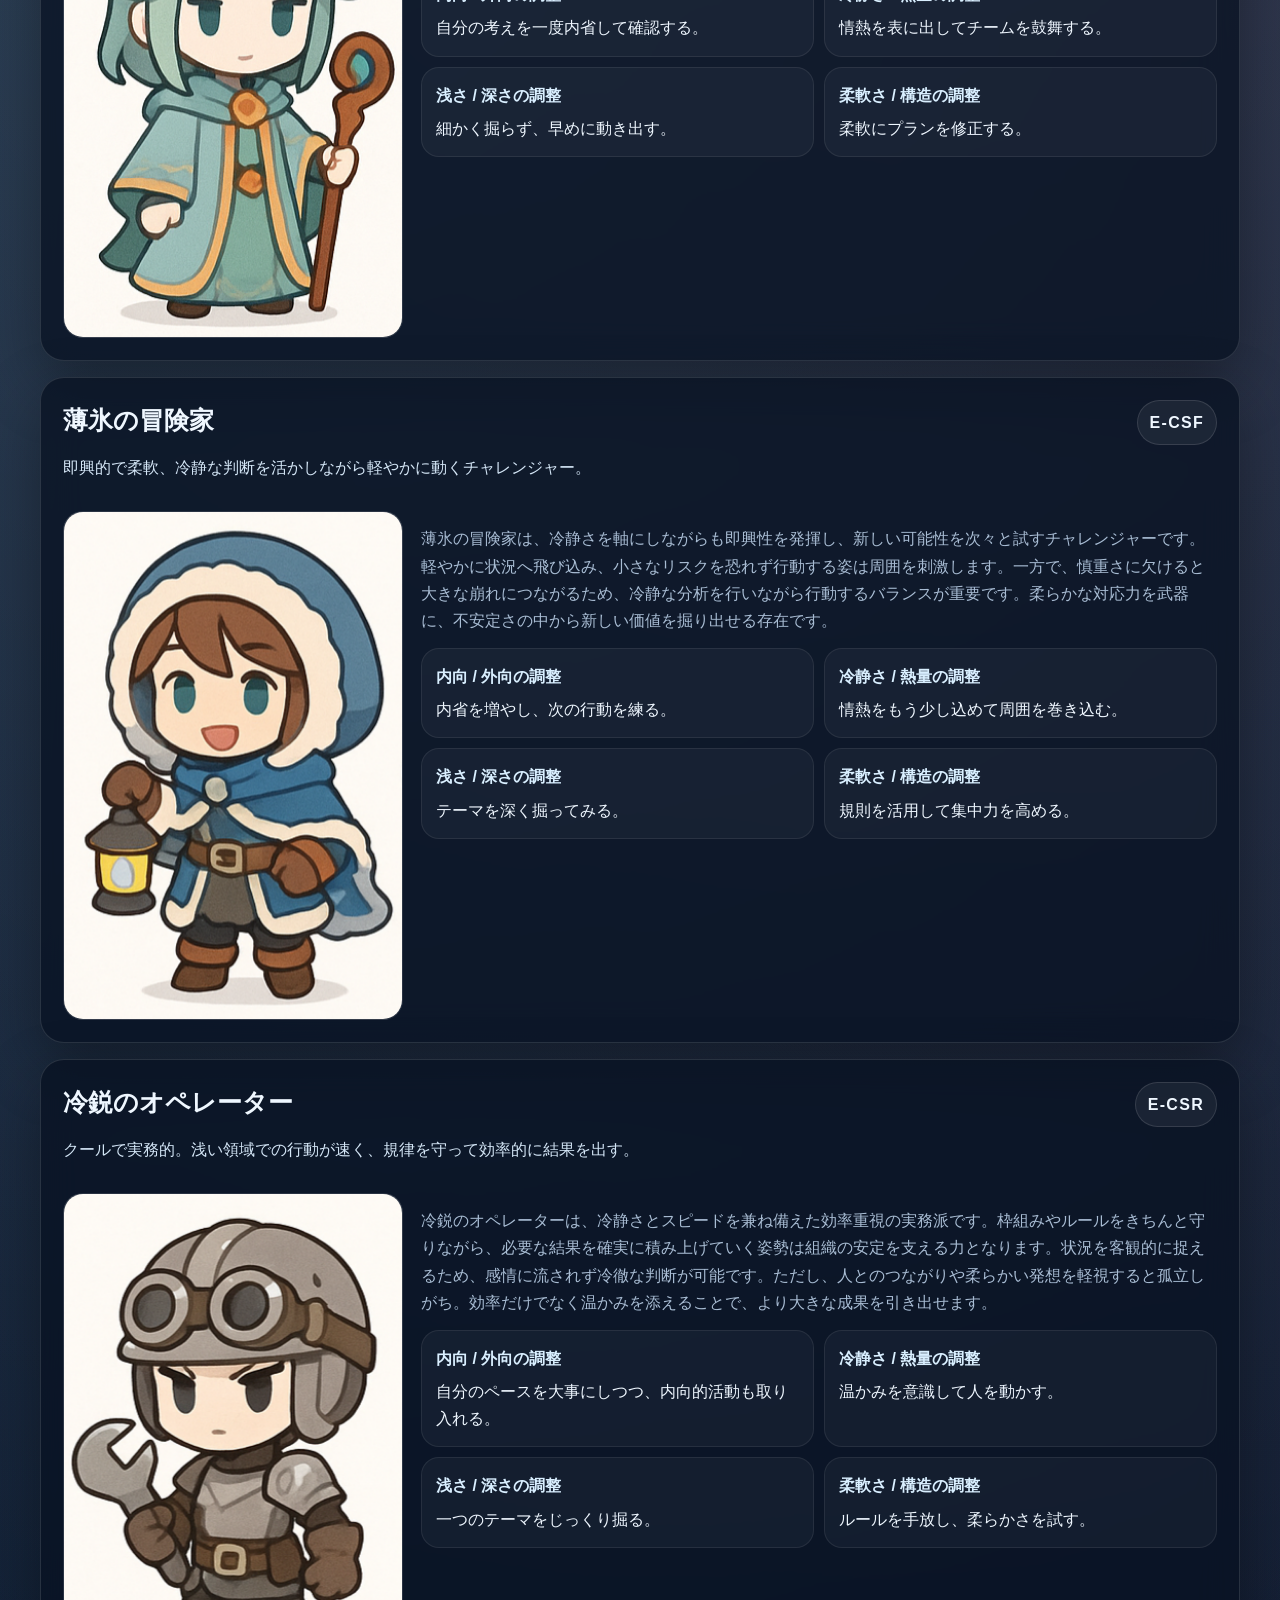
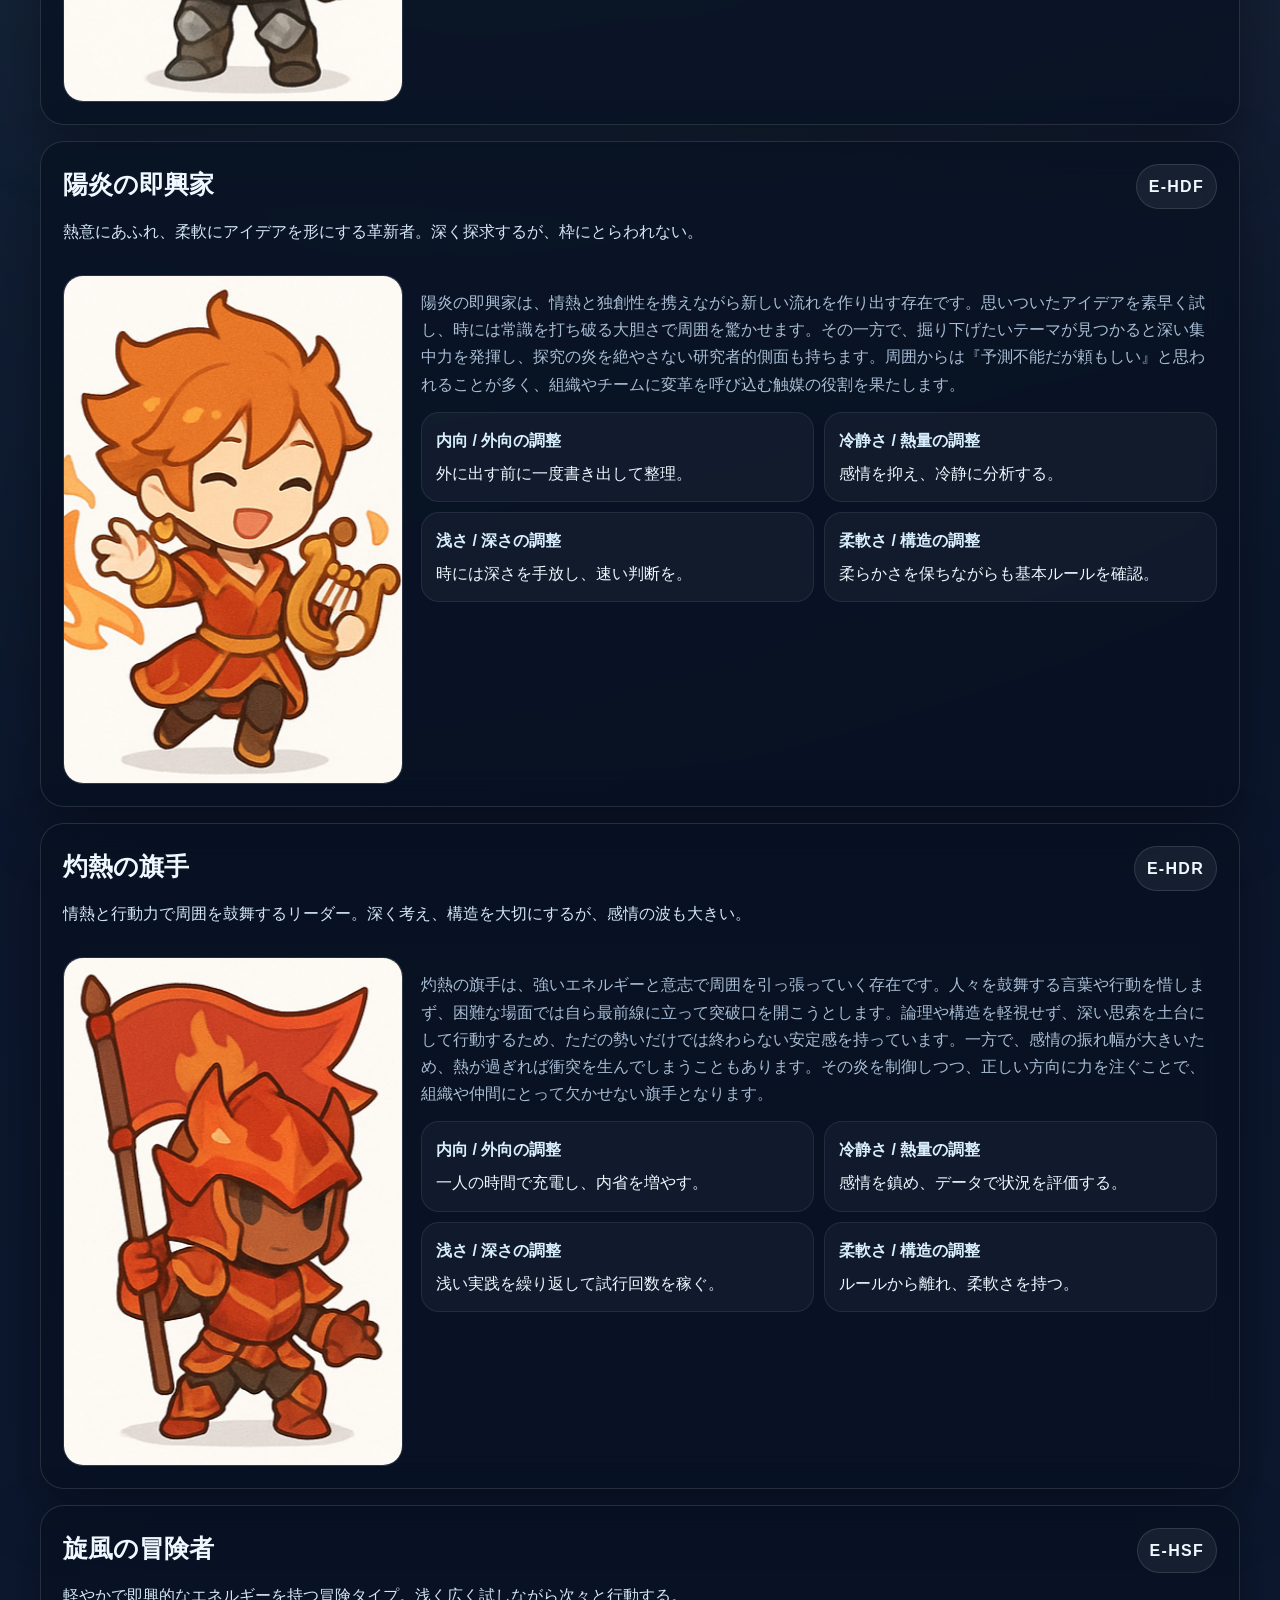
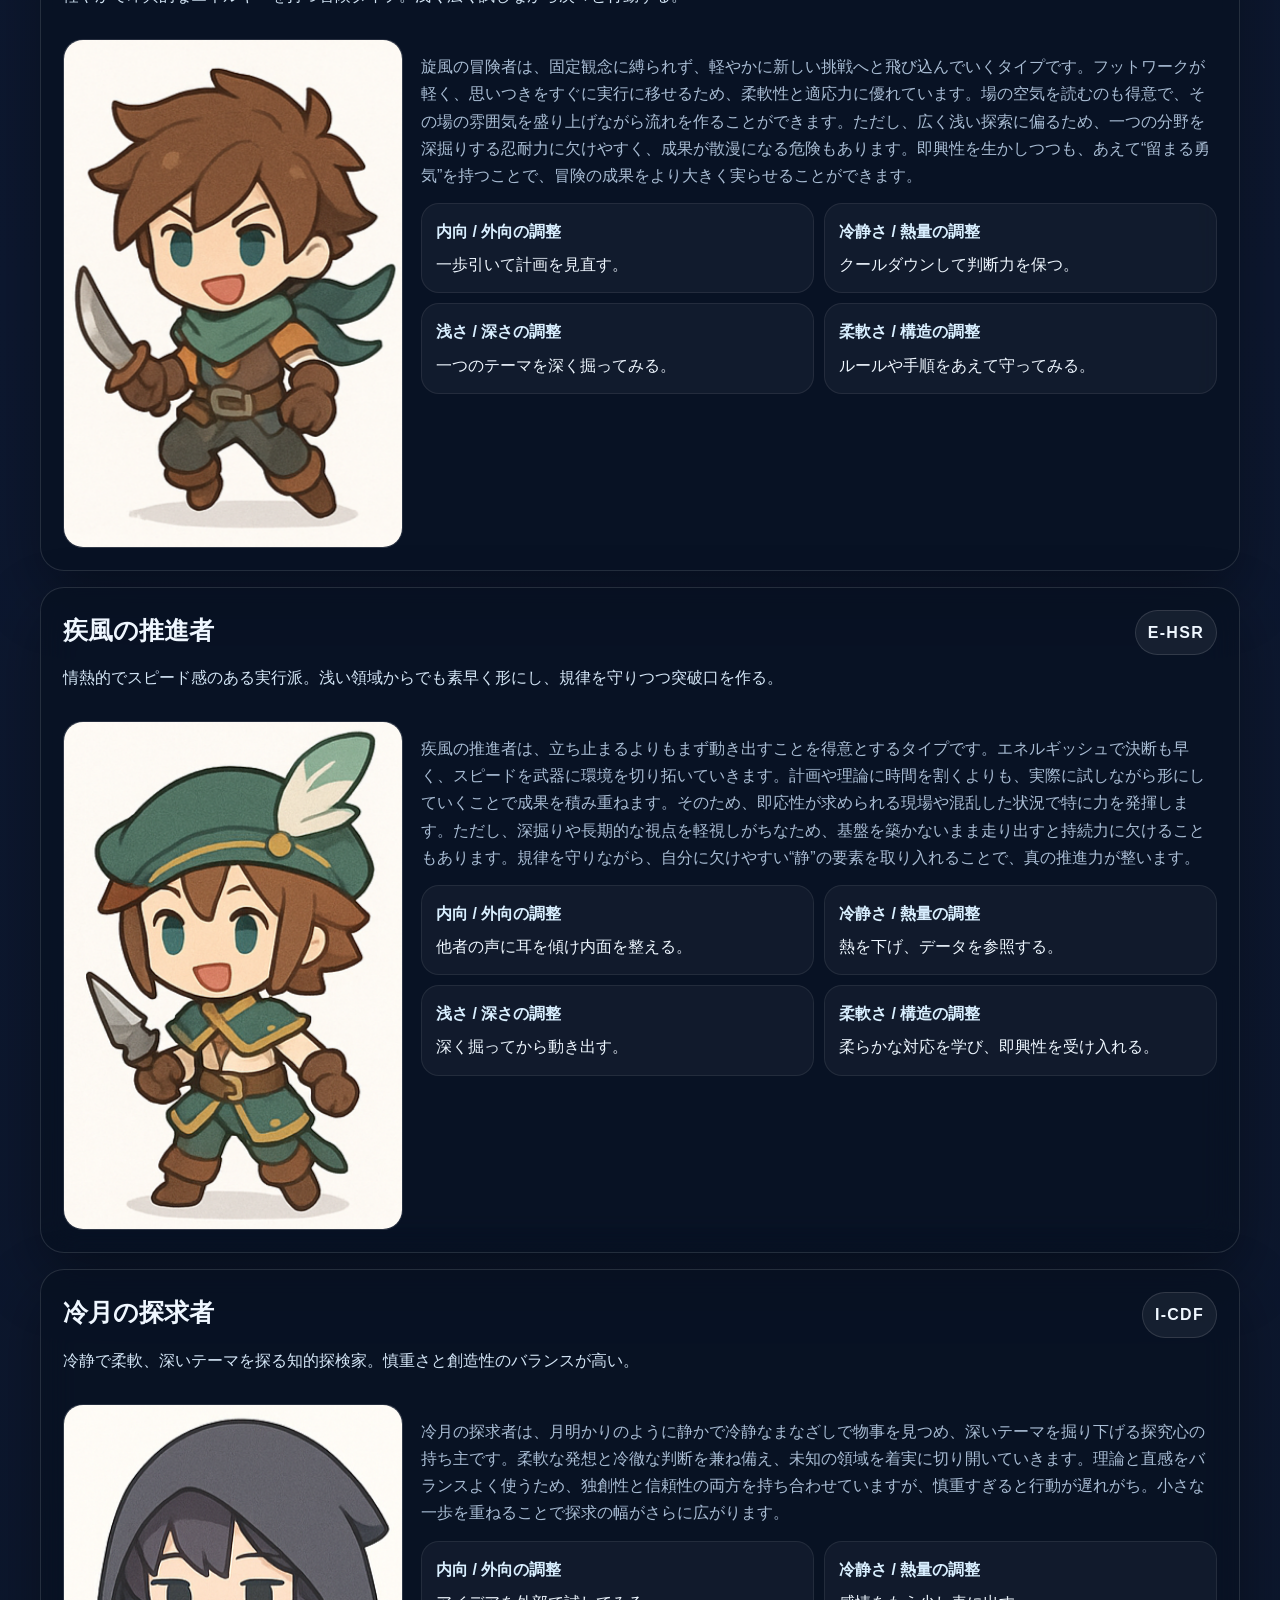
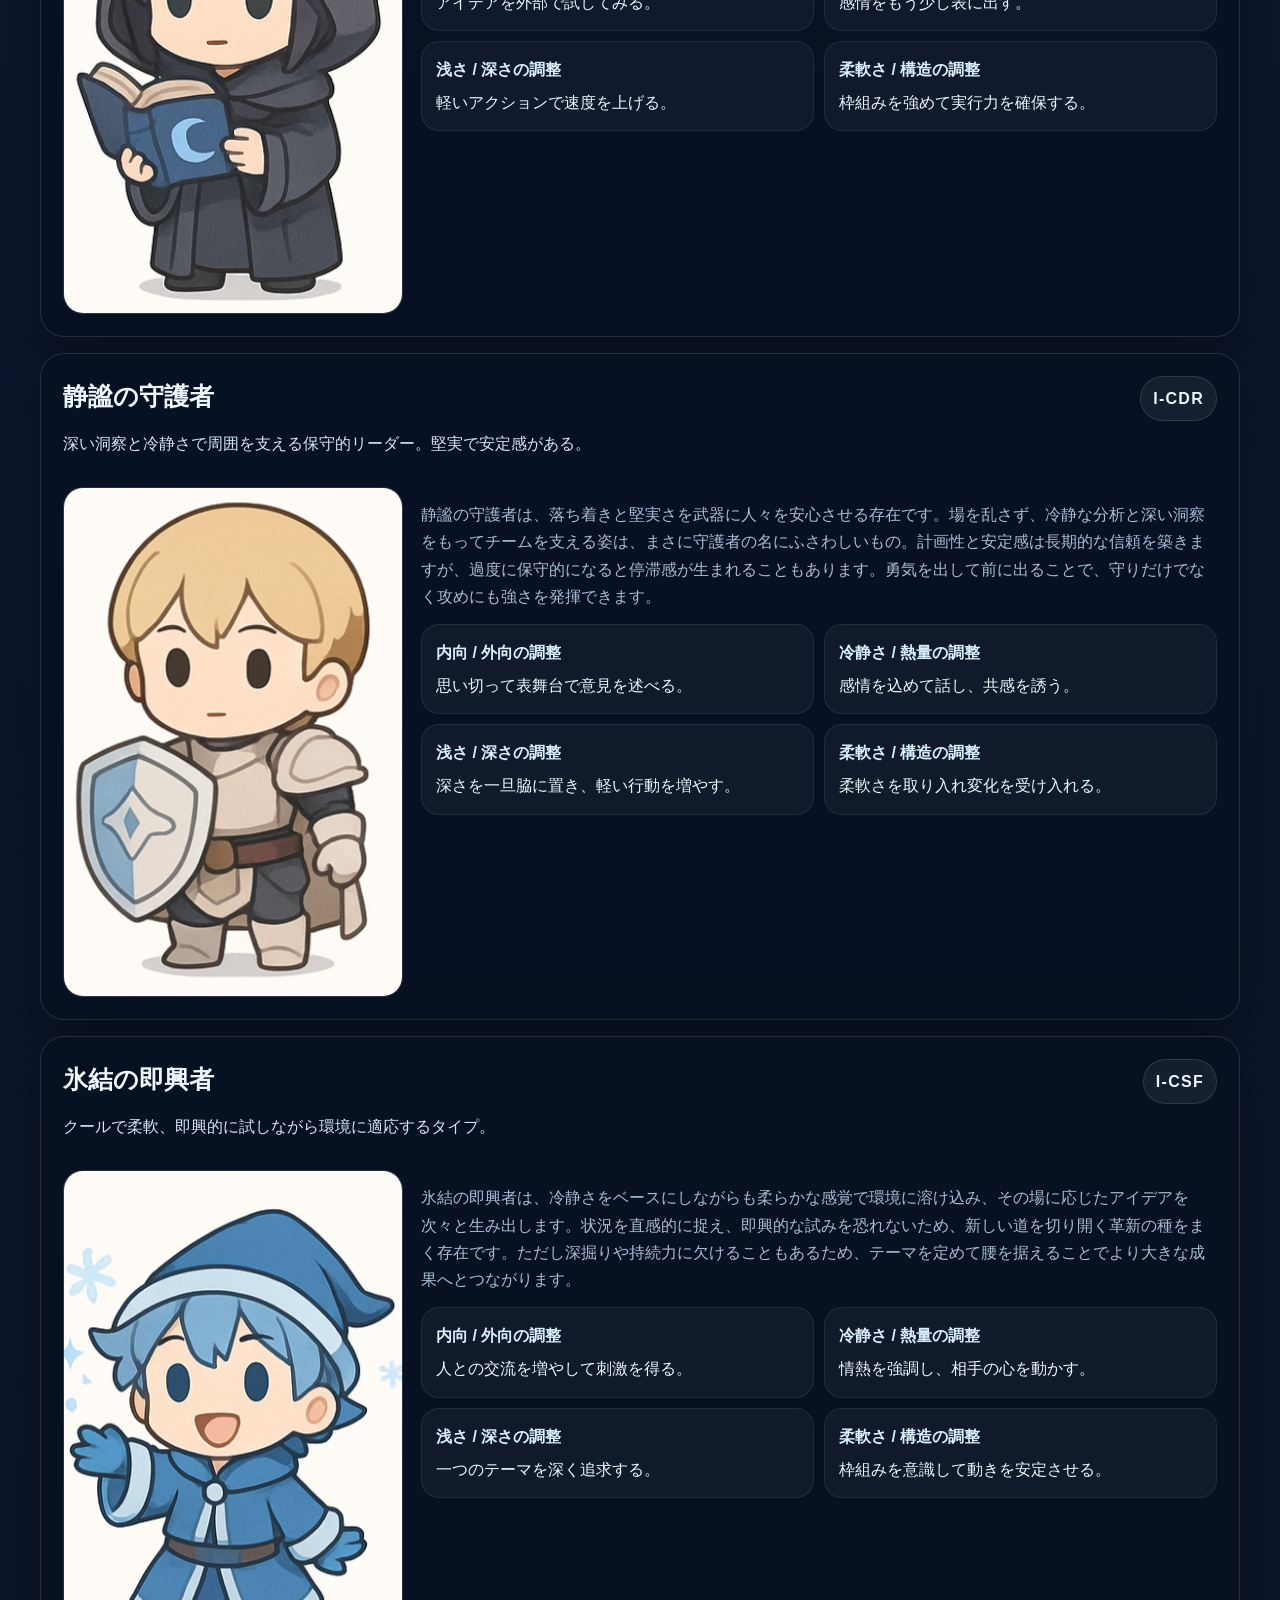
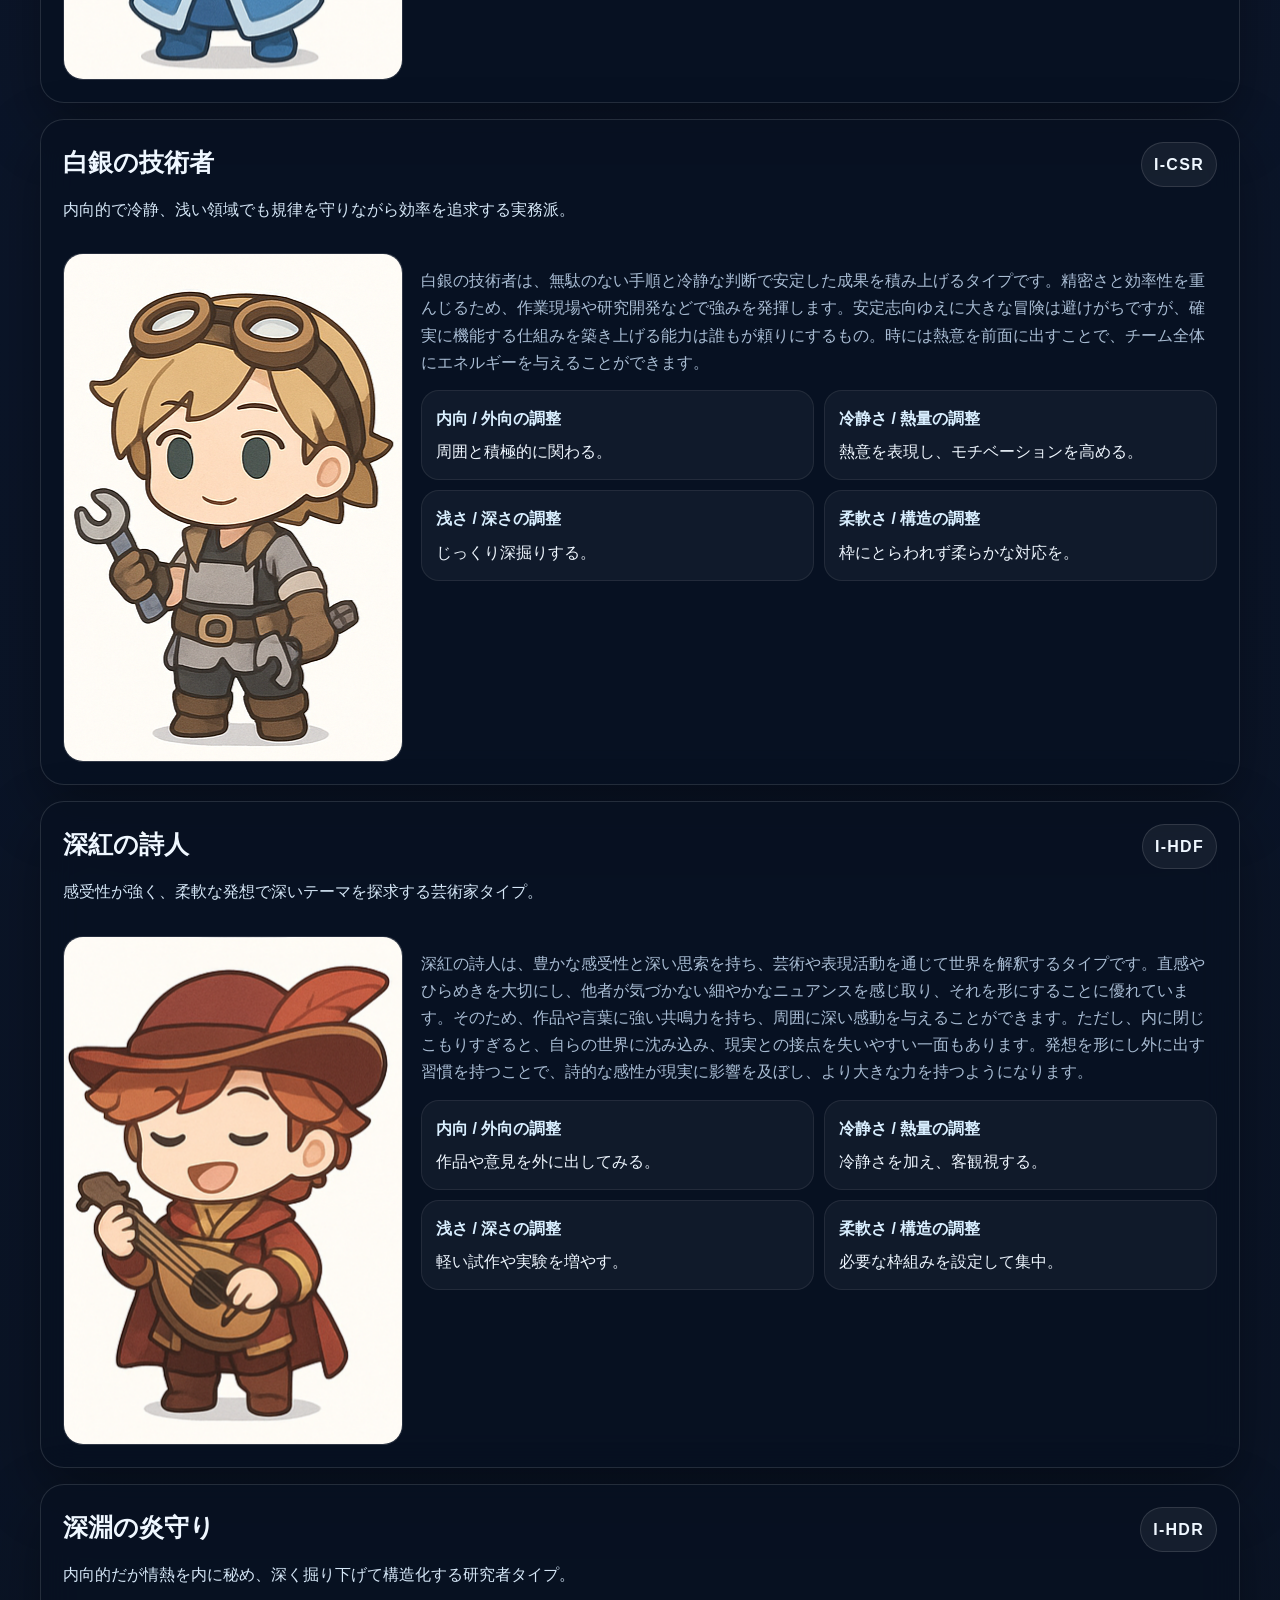
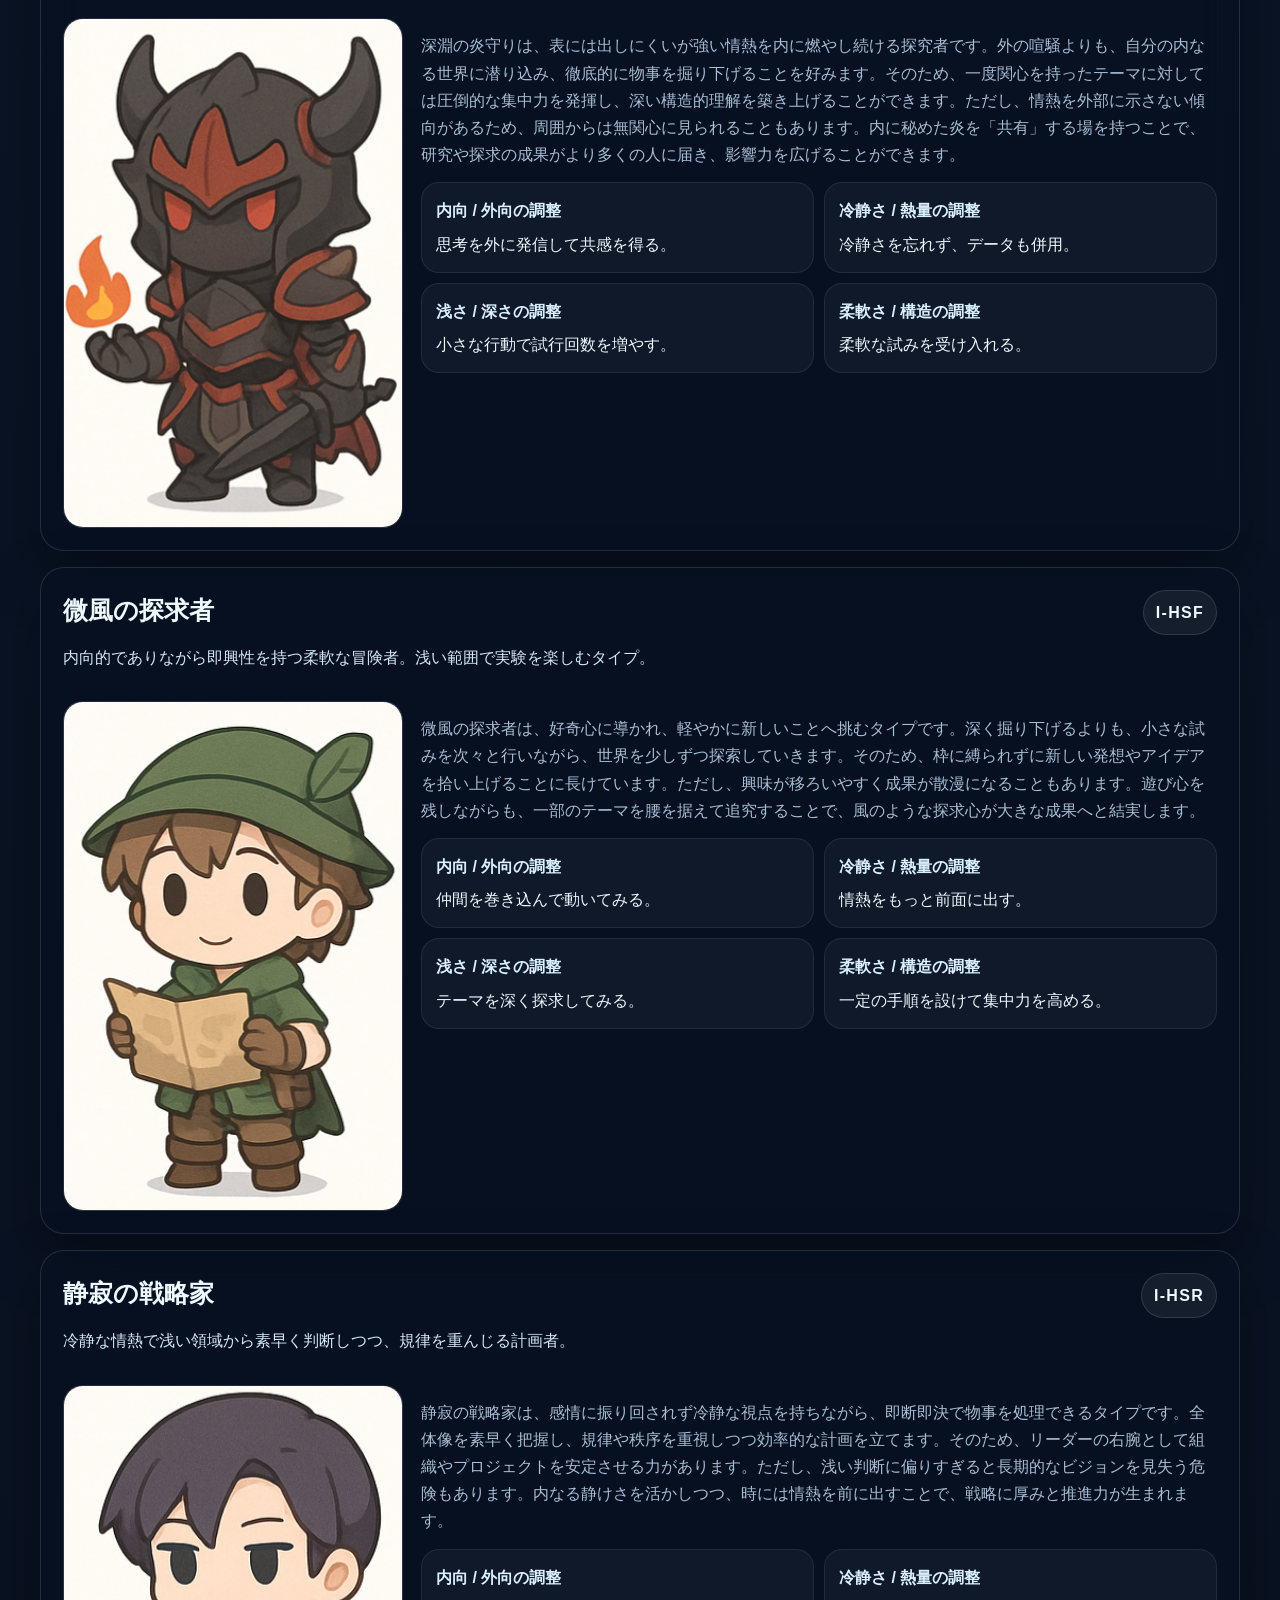
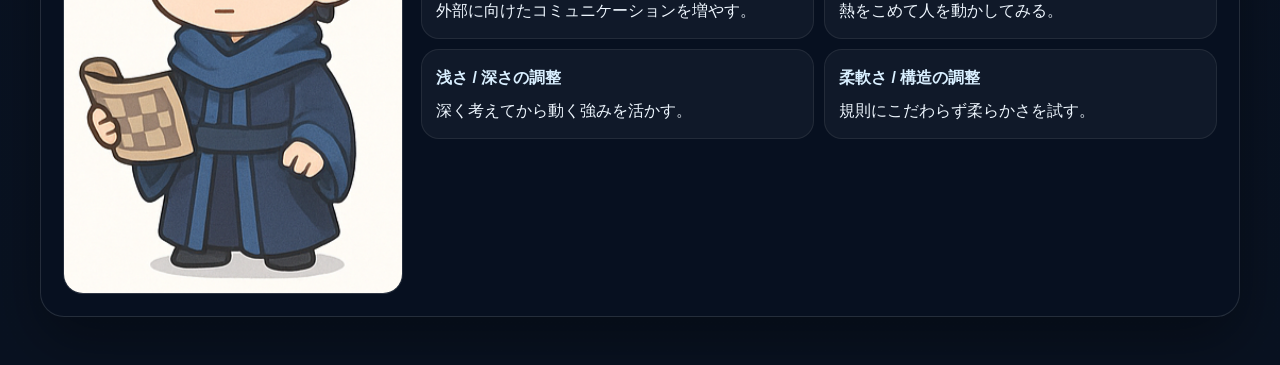
==== commit 06cb1c38: "調整のヒント追加" ====
--- a/atlas/index.html
+++ b/atlas/index.html
@@ -357,10 +357,10 @@
           <div>
             ${longdesc ? `<div class="longdesc">${longdesc}</div>` : ""}
             <div class="adjusts">
-              <div class="adjust"><strong>I / E</strong>${adjust["I/E"] || "-"}</div>
-              <div class="adjust"><strong>H / C</strong>${adjust["H/C"] || "-"}</div>
-              <div class="adjust"><strong>D / S</strong>${adjust["D/S"] || "-"}</div>
-              <div class="adjust"><strong>R / F</strong>${adjust["R/F"] || "-"}</div>
+              <div class="adjust"><strong>内向 / 外向の調整</strong>${adjust["I/E"] || "-"}</div>
+              <div class="adjust"><strong>冷静さ / 熱量の調整</strong>${adjust["H/C"] || "-"}</div>
+              <div class="adjust"><strong>浅さ / 深さの調整</strong>${adjust["D/S"] || "-"}</div>
+              <div class="adjust"><strong>柔軟さ / 構造の調整</strong>${adjust["R/F"] || "-"}</div>
             </div>
           </div>
         </div>
@@ -480,3 +480,5 @@
 
 
 
+
+
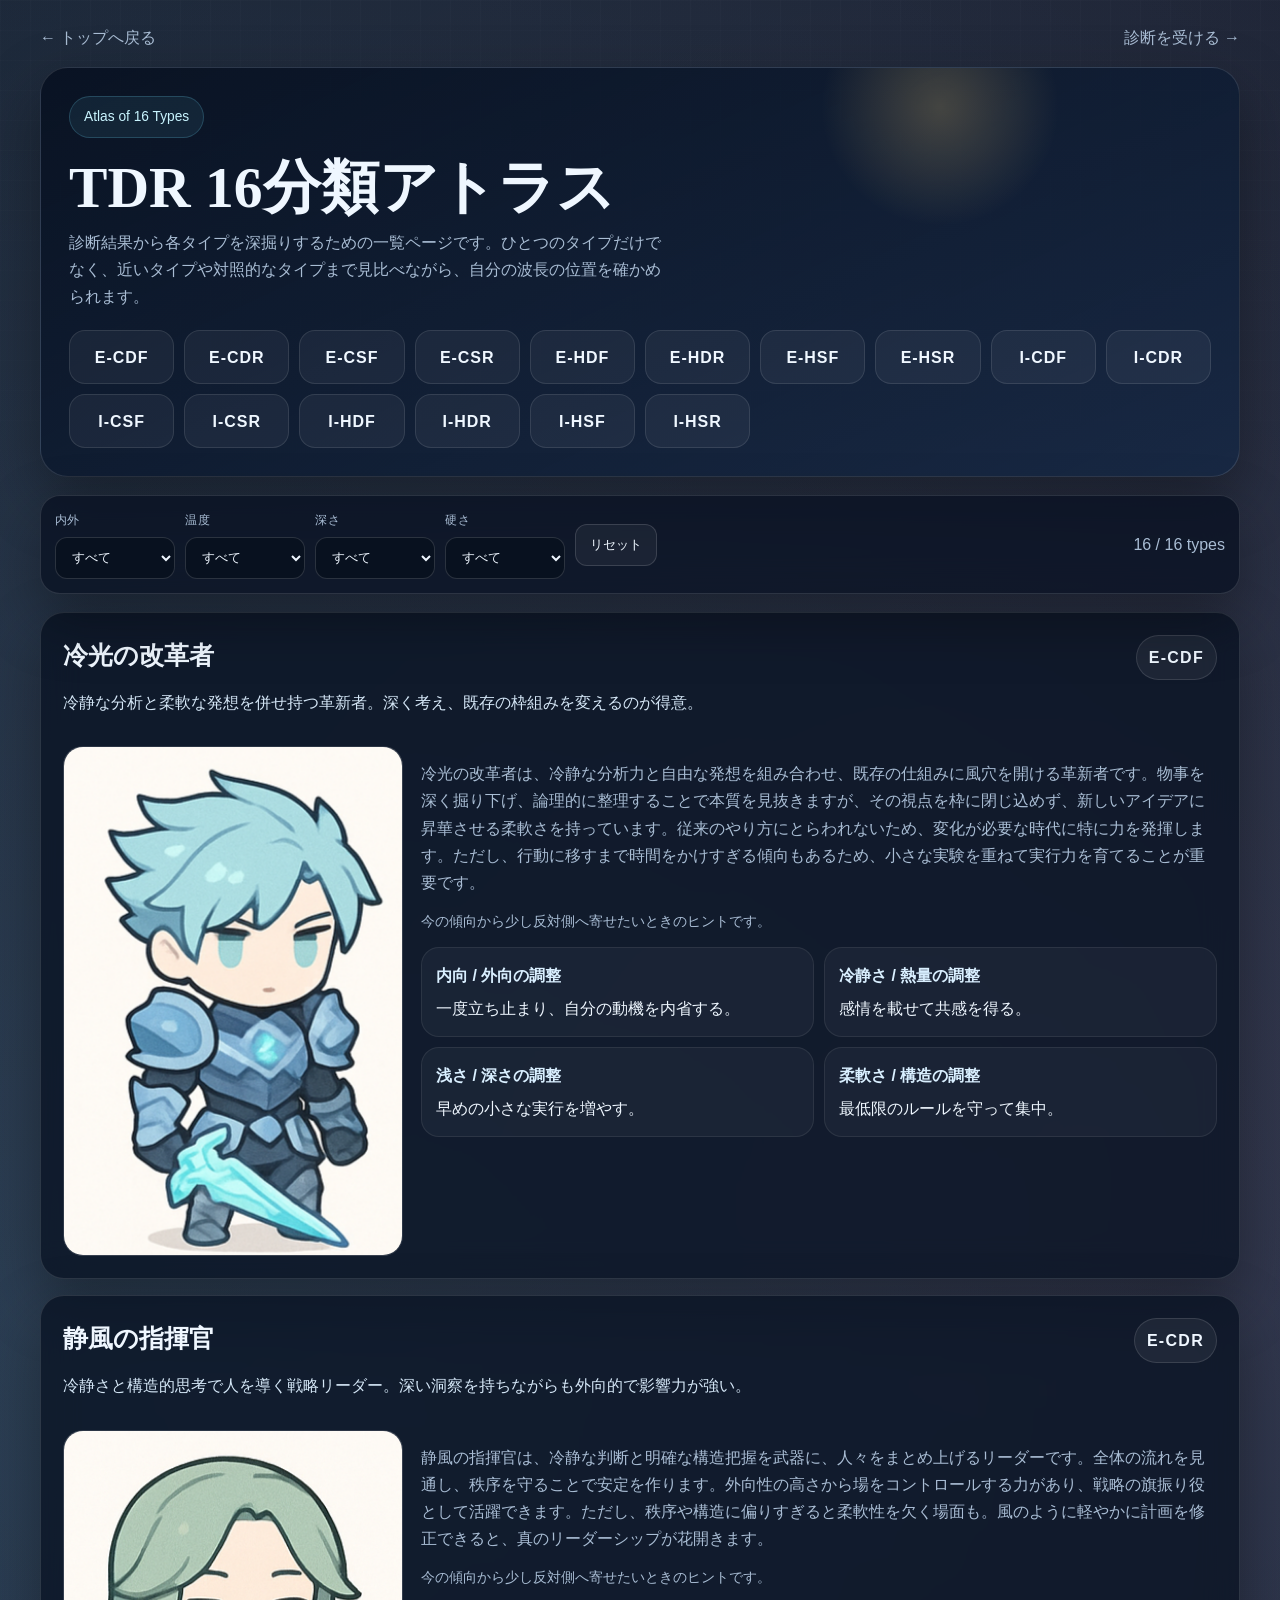
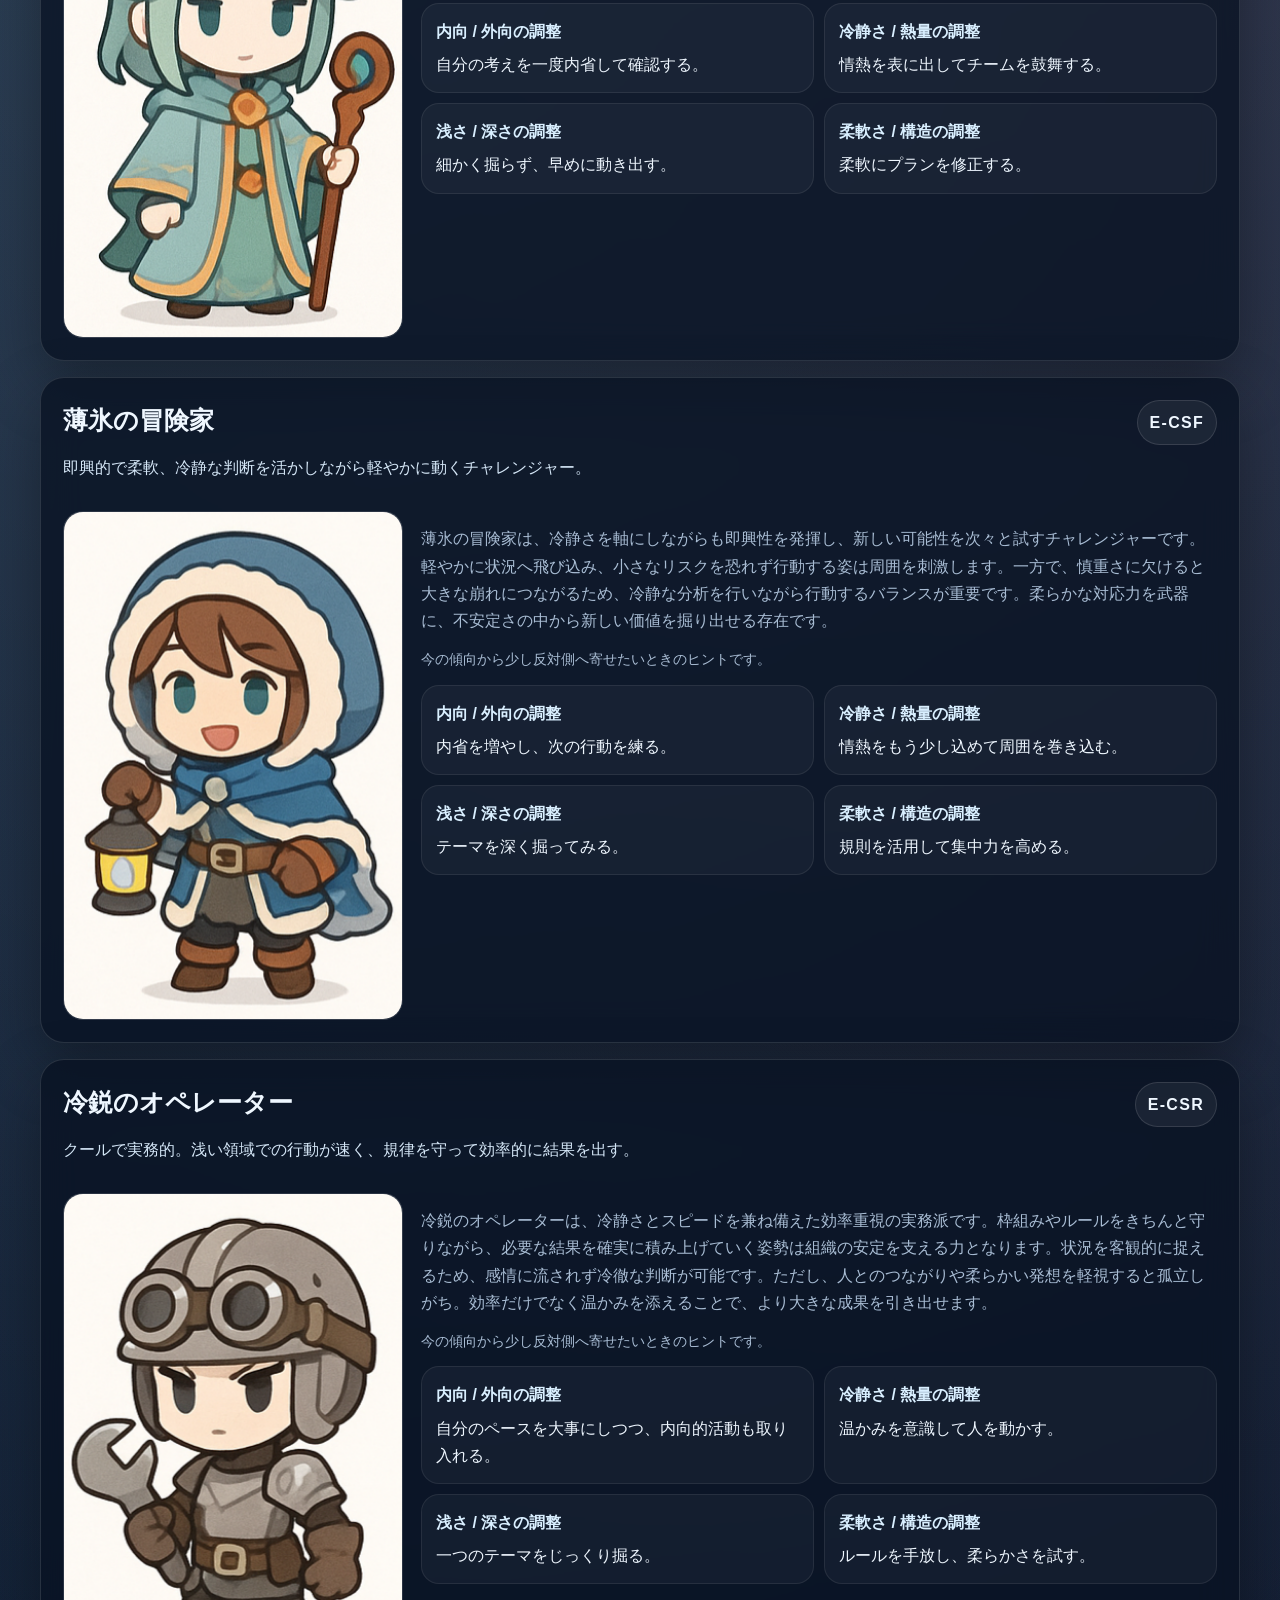
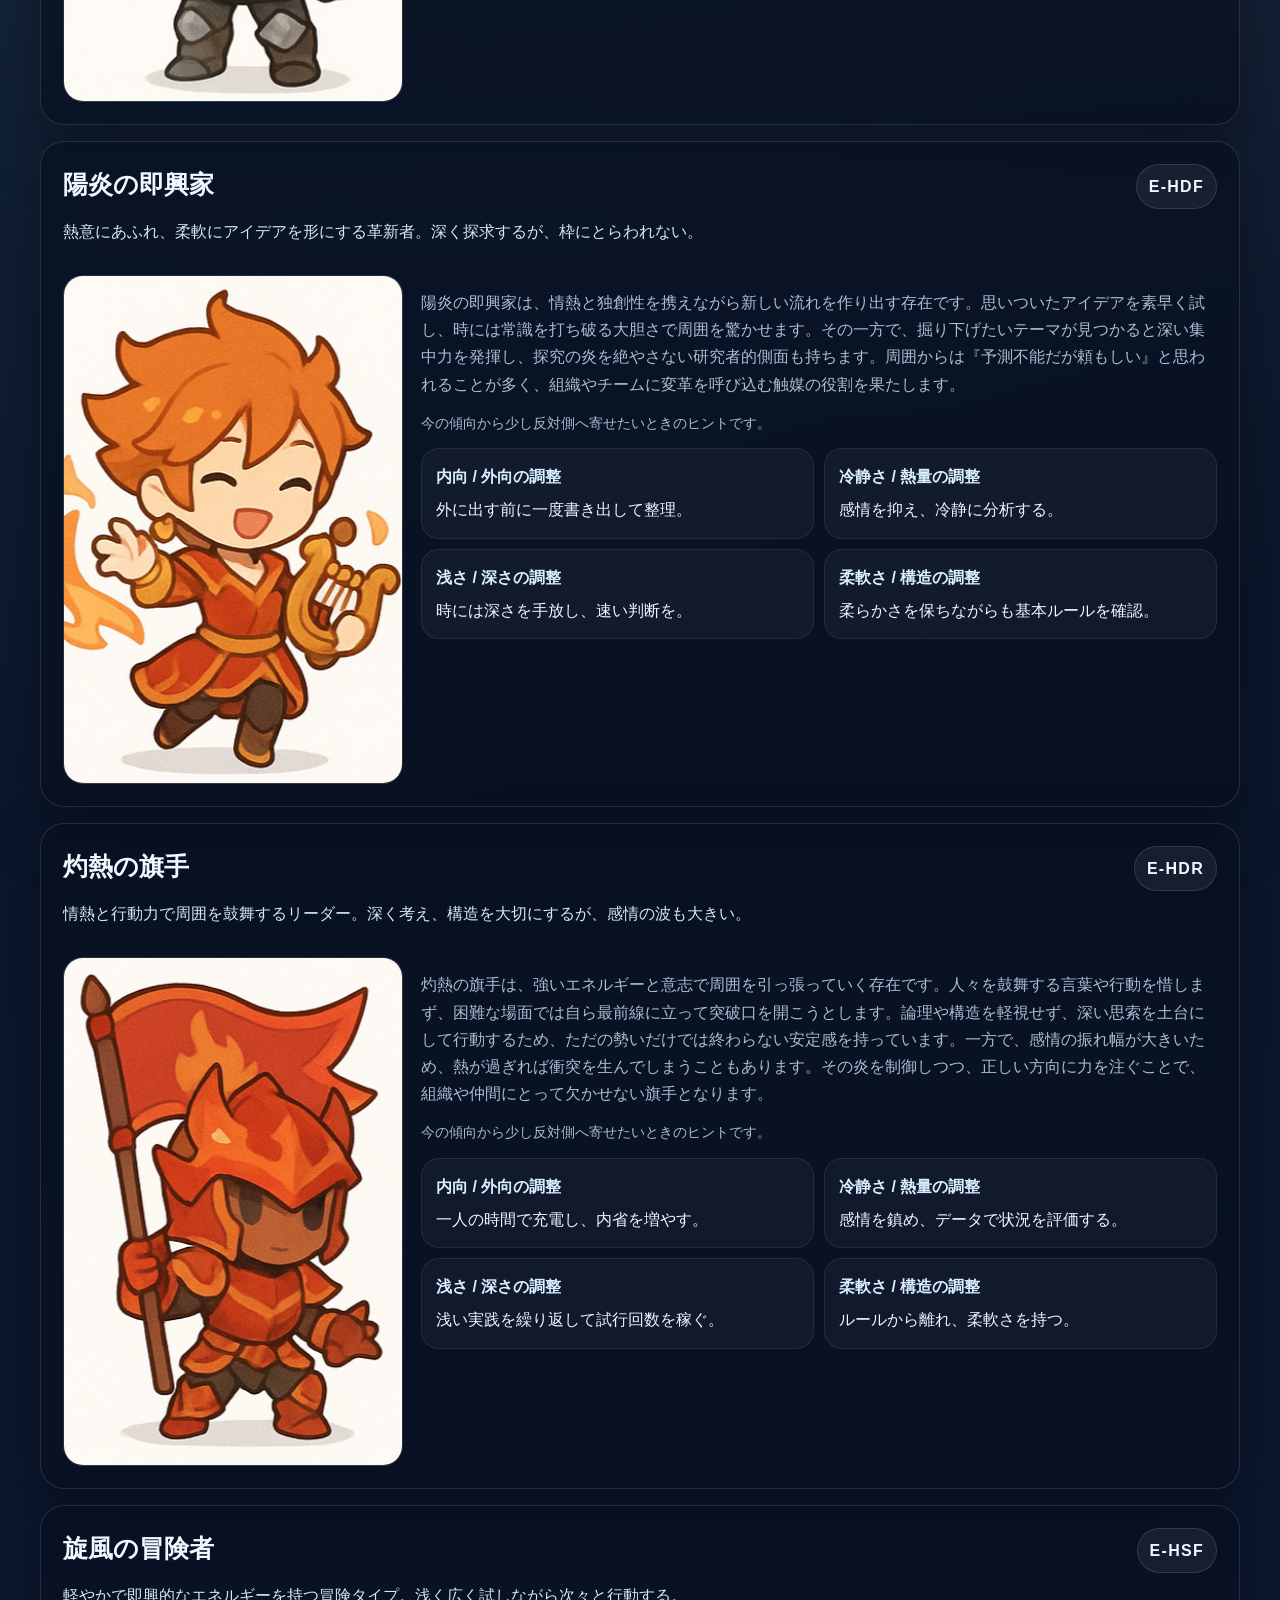
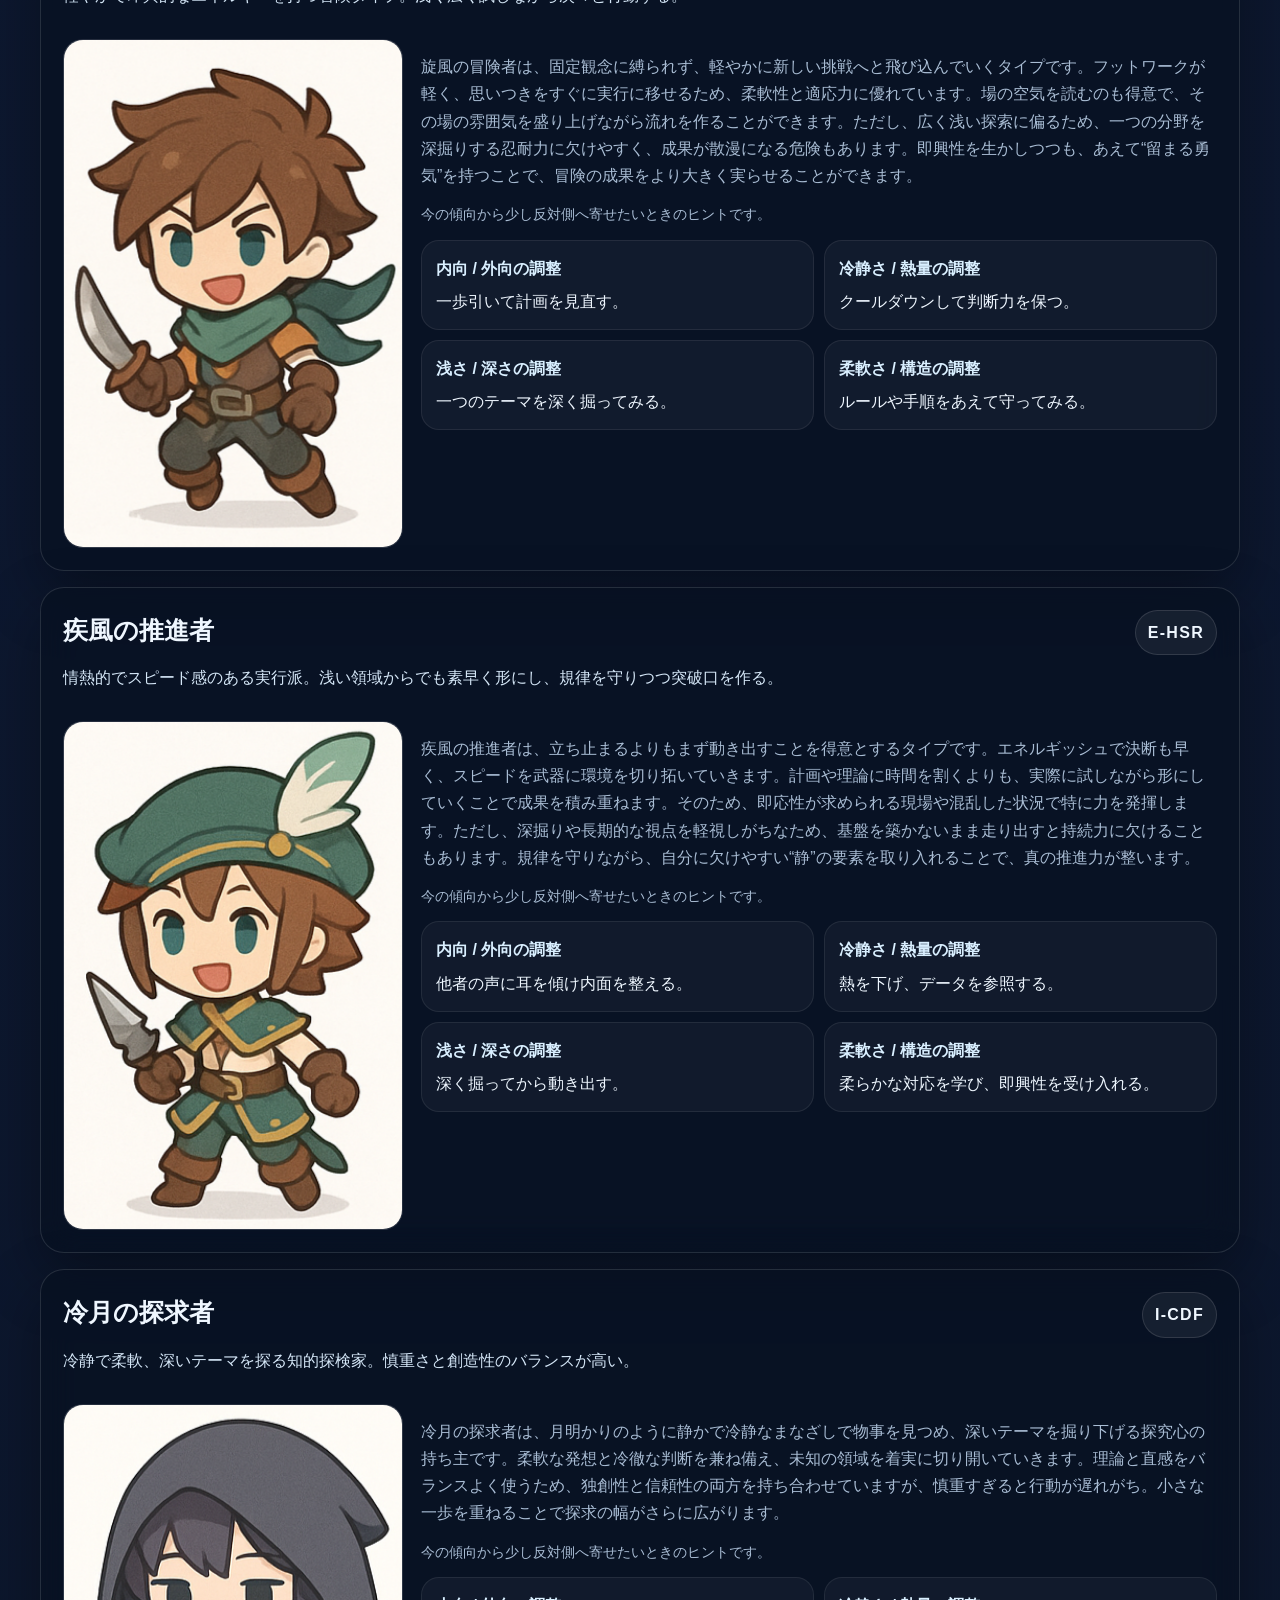
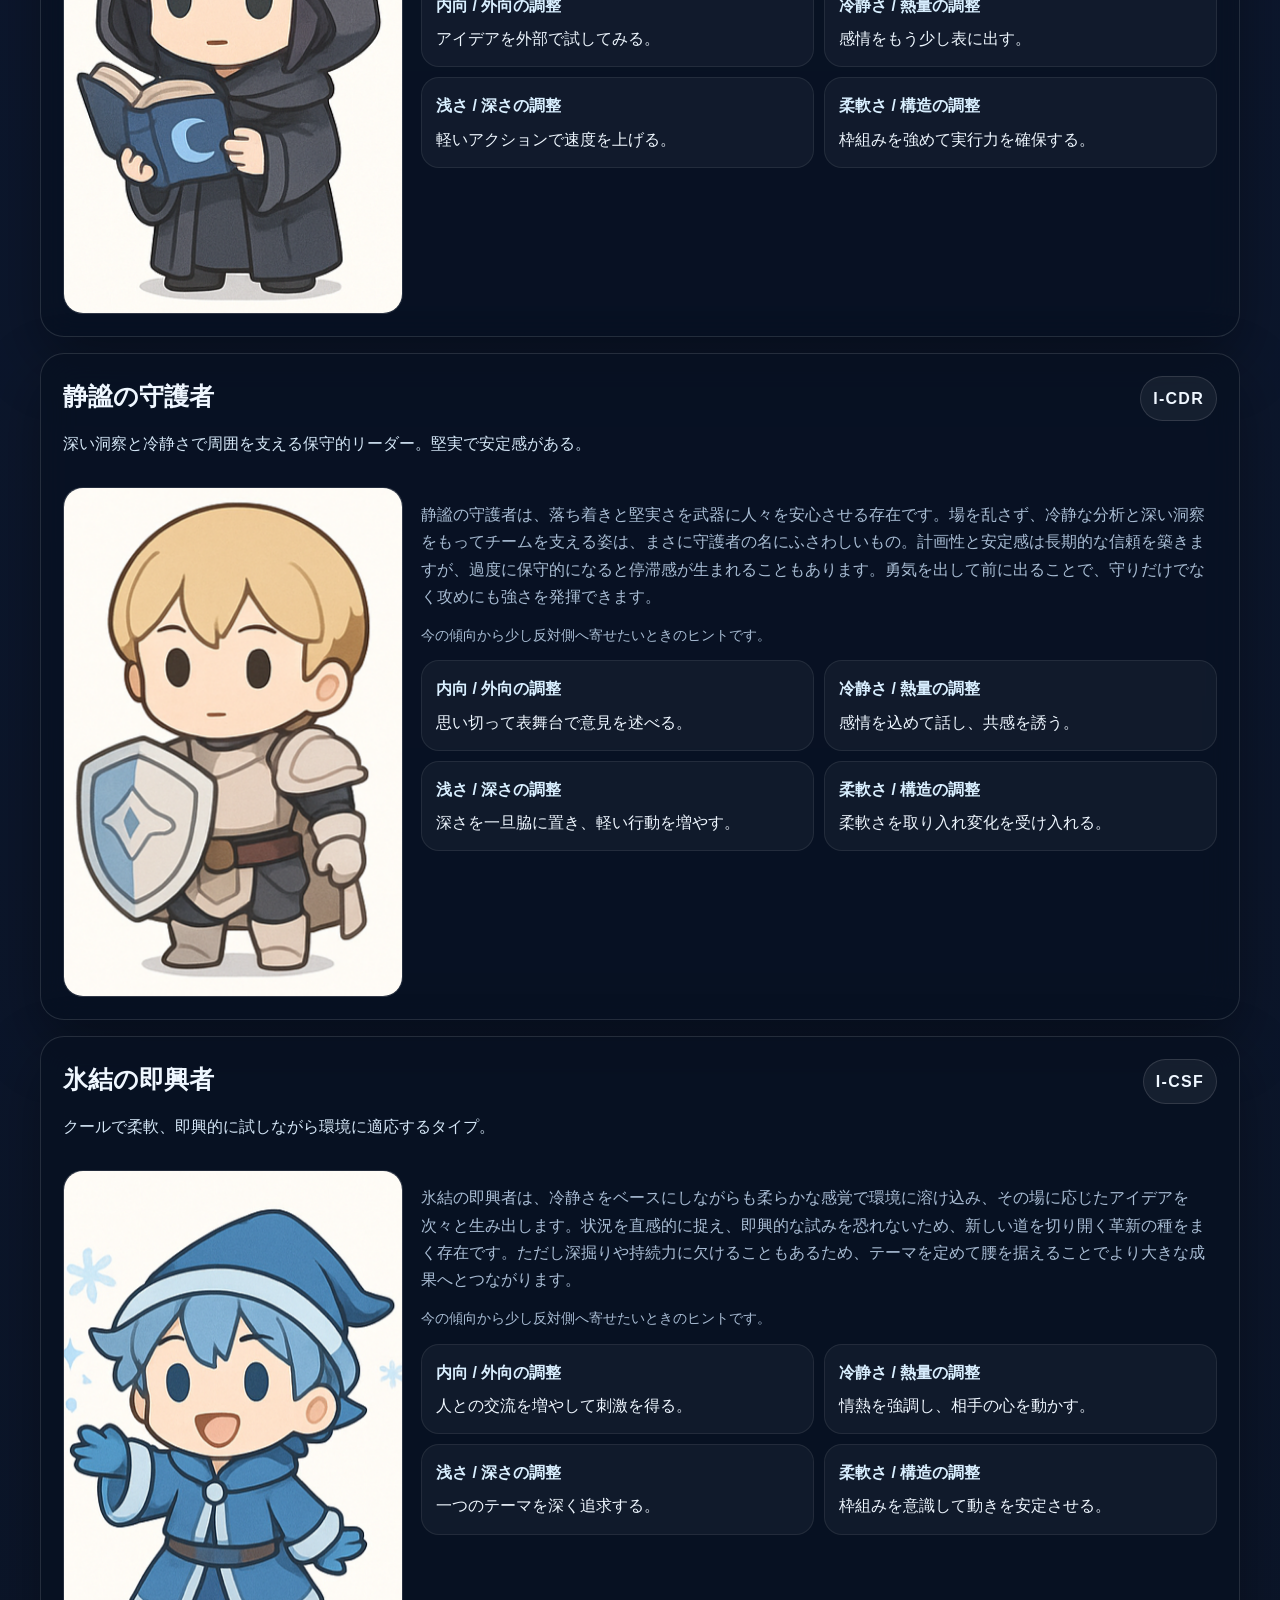
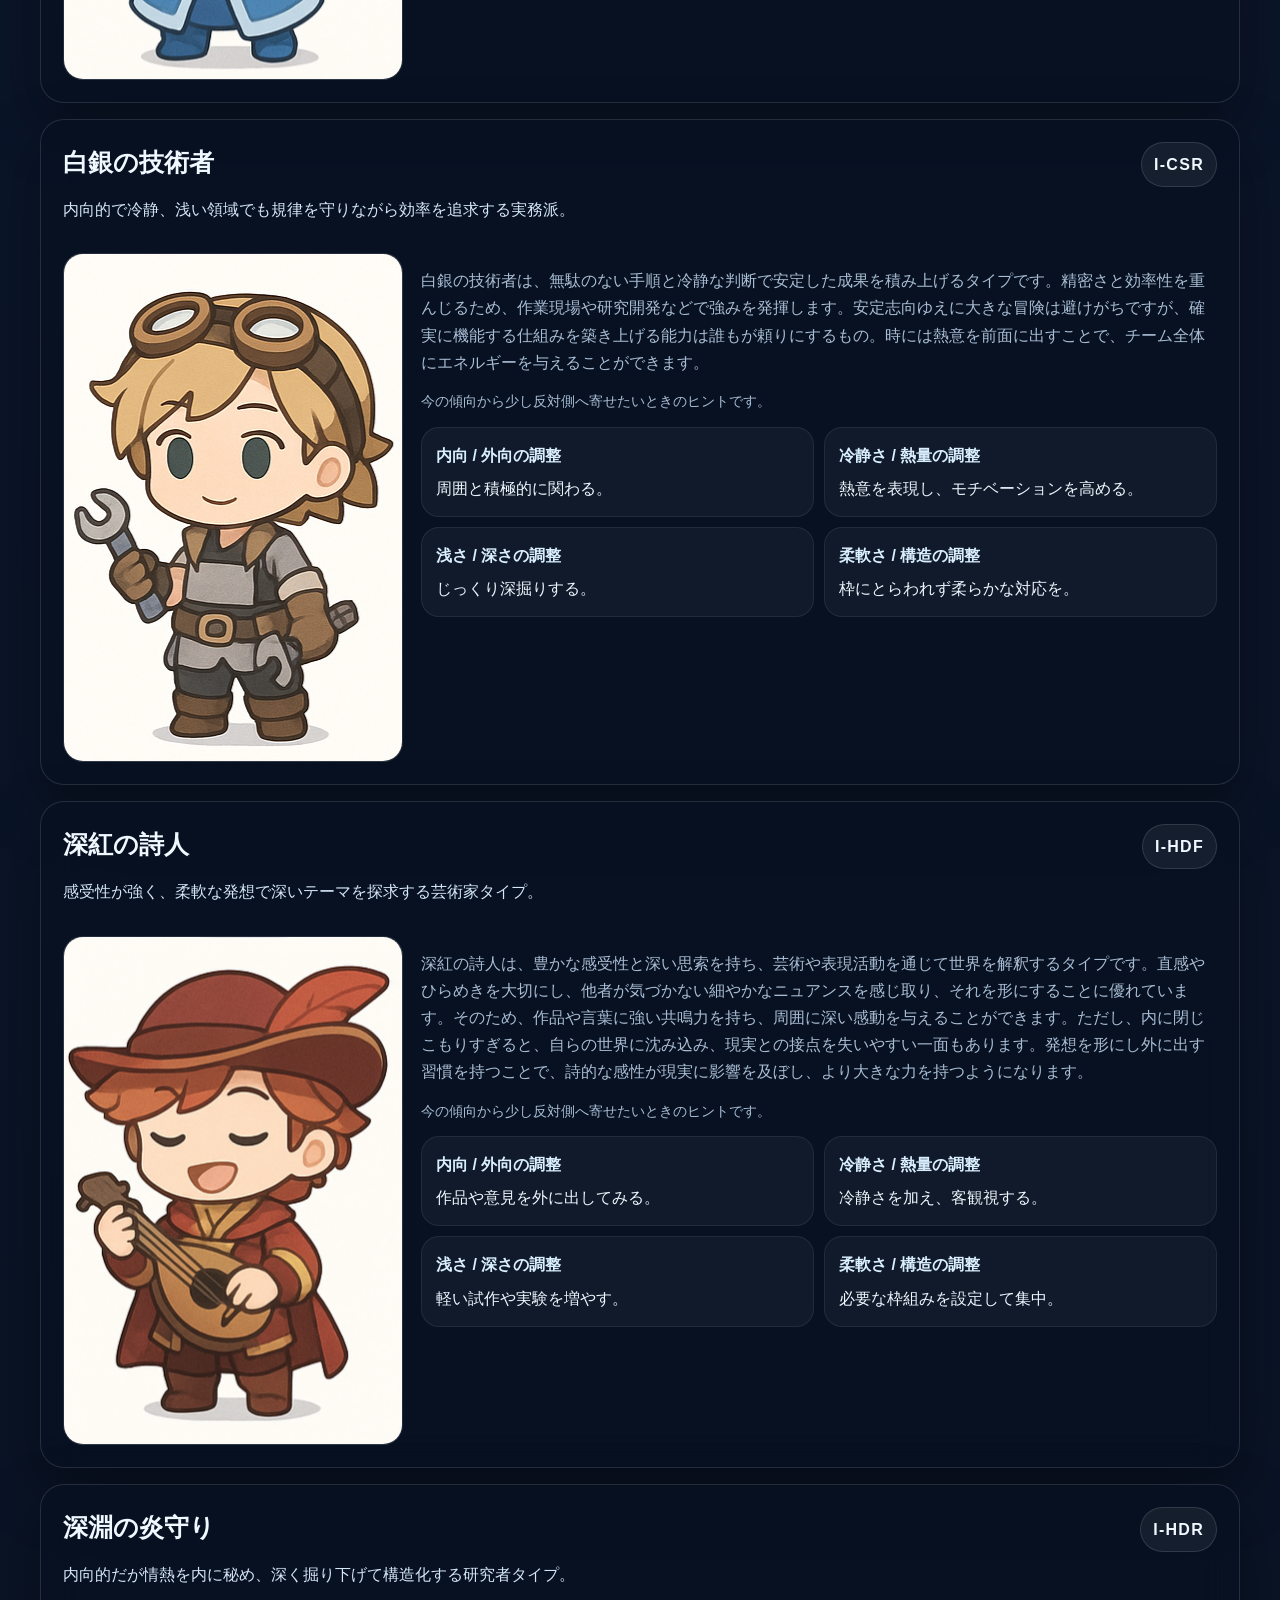
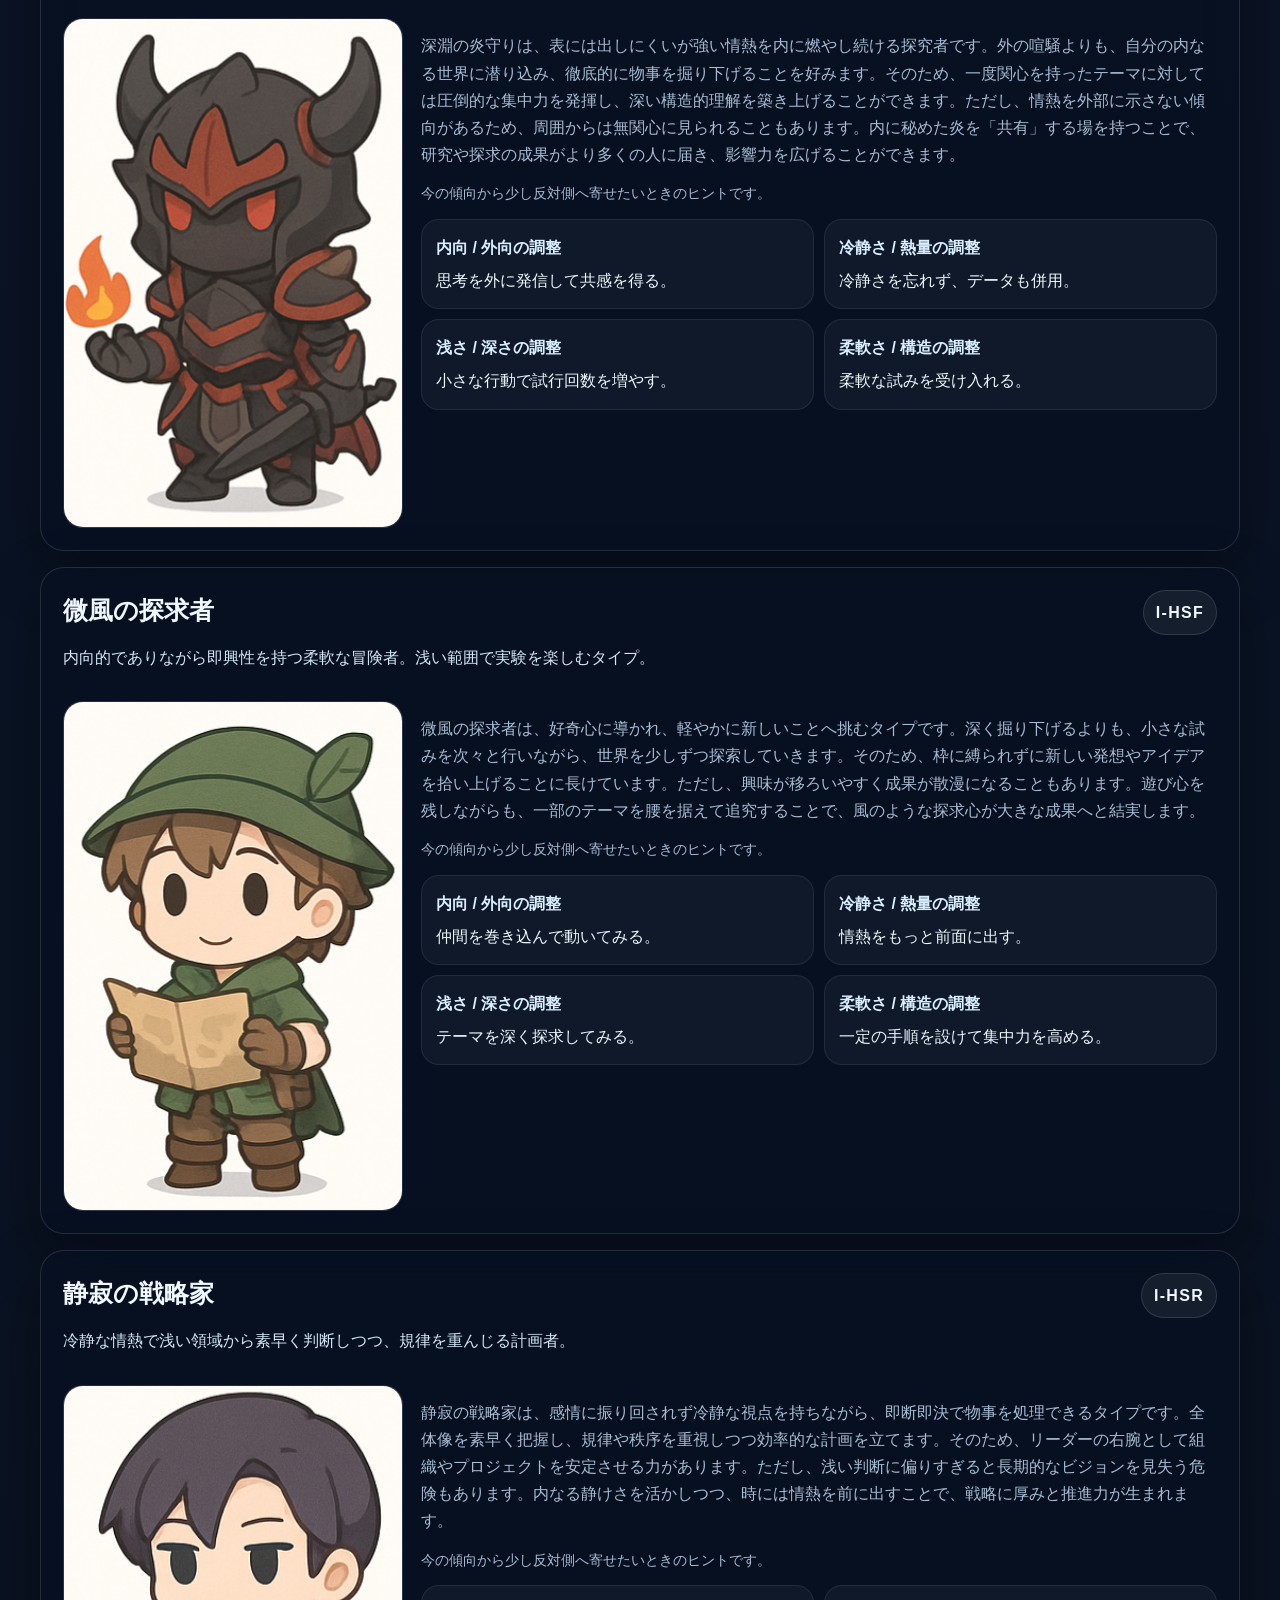
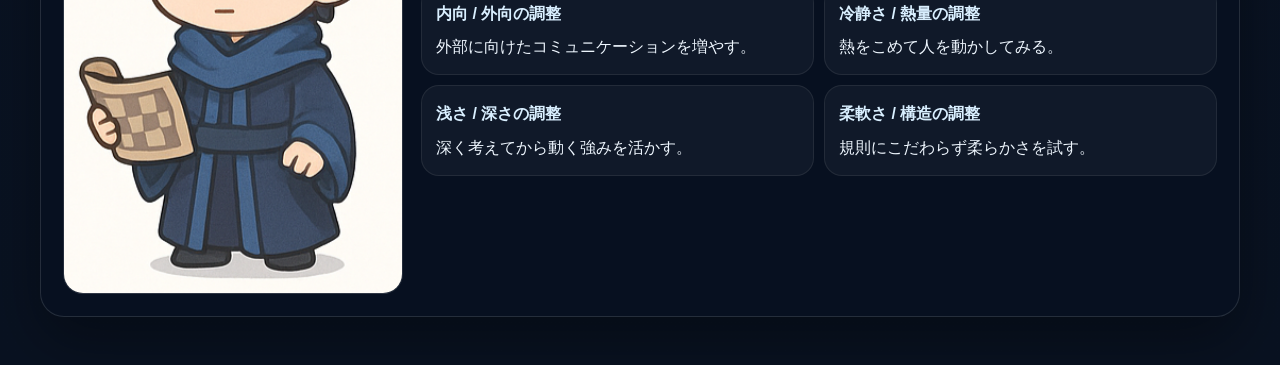
==== commit 9dd59666: "文言微調整" ====
--- a/atlas/index.html
+++ b/atlas/index.html
@@ -207,6 +207,7 @@
   border:1px solid rgba(255,255,255,.08);
 }
 .adjust strong{display:block; margin-bottom:6px; color:#d9efff}
+.adjust-note{margin-top:14px; color:var(--muted); font-size:.88rem; line-height:1.6}
 .to-top{
   position:fixed;
   right:18px;
@@ -257,7 +258,7 @@
 
   <div id="filterBar" class="filterbar">
     <div class="row">
-      <label>I / E</label>
+      <label>内外</label>
       <select data-axis="ie">
         <option value="M">すべて</option>
         <option value="I">I</option>
@@ -265,7 +266,7 @@
       </select>
     </div>
     <div class="row">
-      <label>Temperature</label>
+      <label>温度</label>
       <select data-axis="t">
         <option value="M">すべて</option>
         <option value="C">C</option>
@@ -273,7 +274,7 @@
       </select>
     </div>
     <div class="row">
-      <label>Depth</label>
+      <label>深さ</label>
       <select data-axis="d">
         <option value="M">すべて</option>
         <option value="S">S</option>
@@ -281,7 +282,7 @@
       </select>
     </div>
     <div class="row">
-      <label>Rigidity</label>
+      <label>硬さ</label>
       <select data-axis="r">
         <option value="M">すべて</option>
         <option value="F">F</option>
@@ -356,6 +357,7 @@
           </div>
           <div>
             ${longdesc ? `<div class="longdesc">${longdesc}</div>` : ""}
+            <div class="adjust-note">今の傾向から少し反対側へ寄せたいときのヒントです。</div>
             <div class="adjusts">
               <div class="adjust"><strong>内向 / 外向の調整</strong>${adjust["I/E"] || "-"}</div>
               <div class="adjust"><strong>冷静さ / 熱量の調整</strong>${adjust["H/C"] || "-"}</div>
@@ -482,3 +484,9 @@
 
 
 
+
+
+
+
+
+
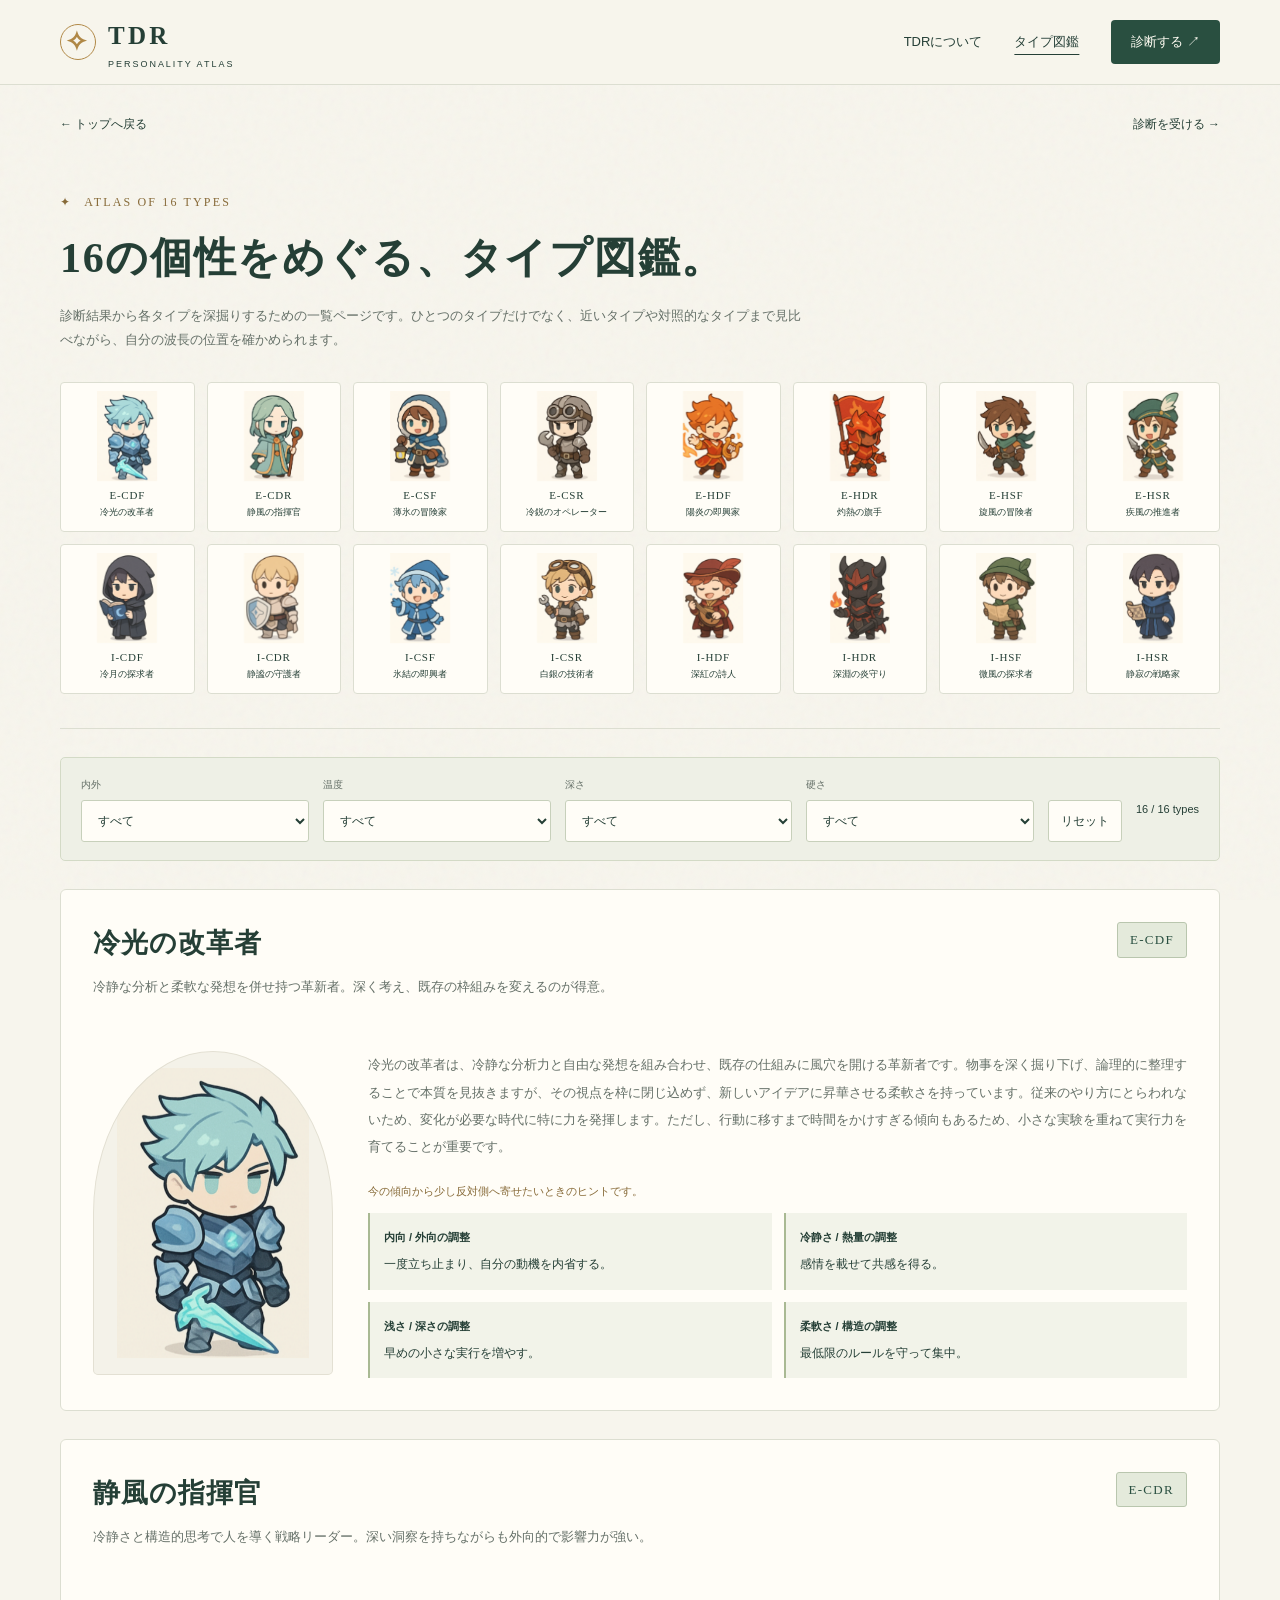
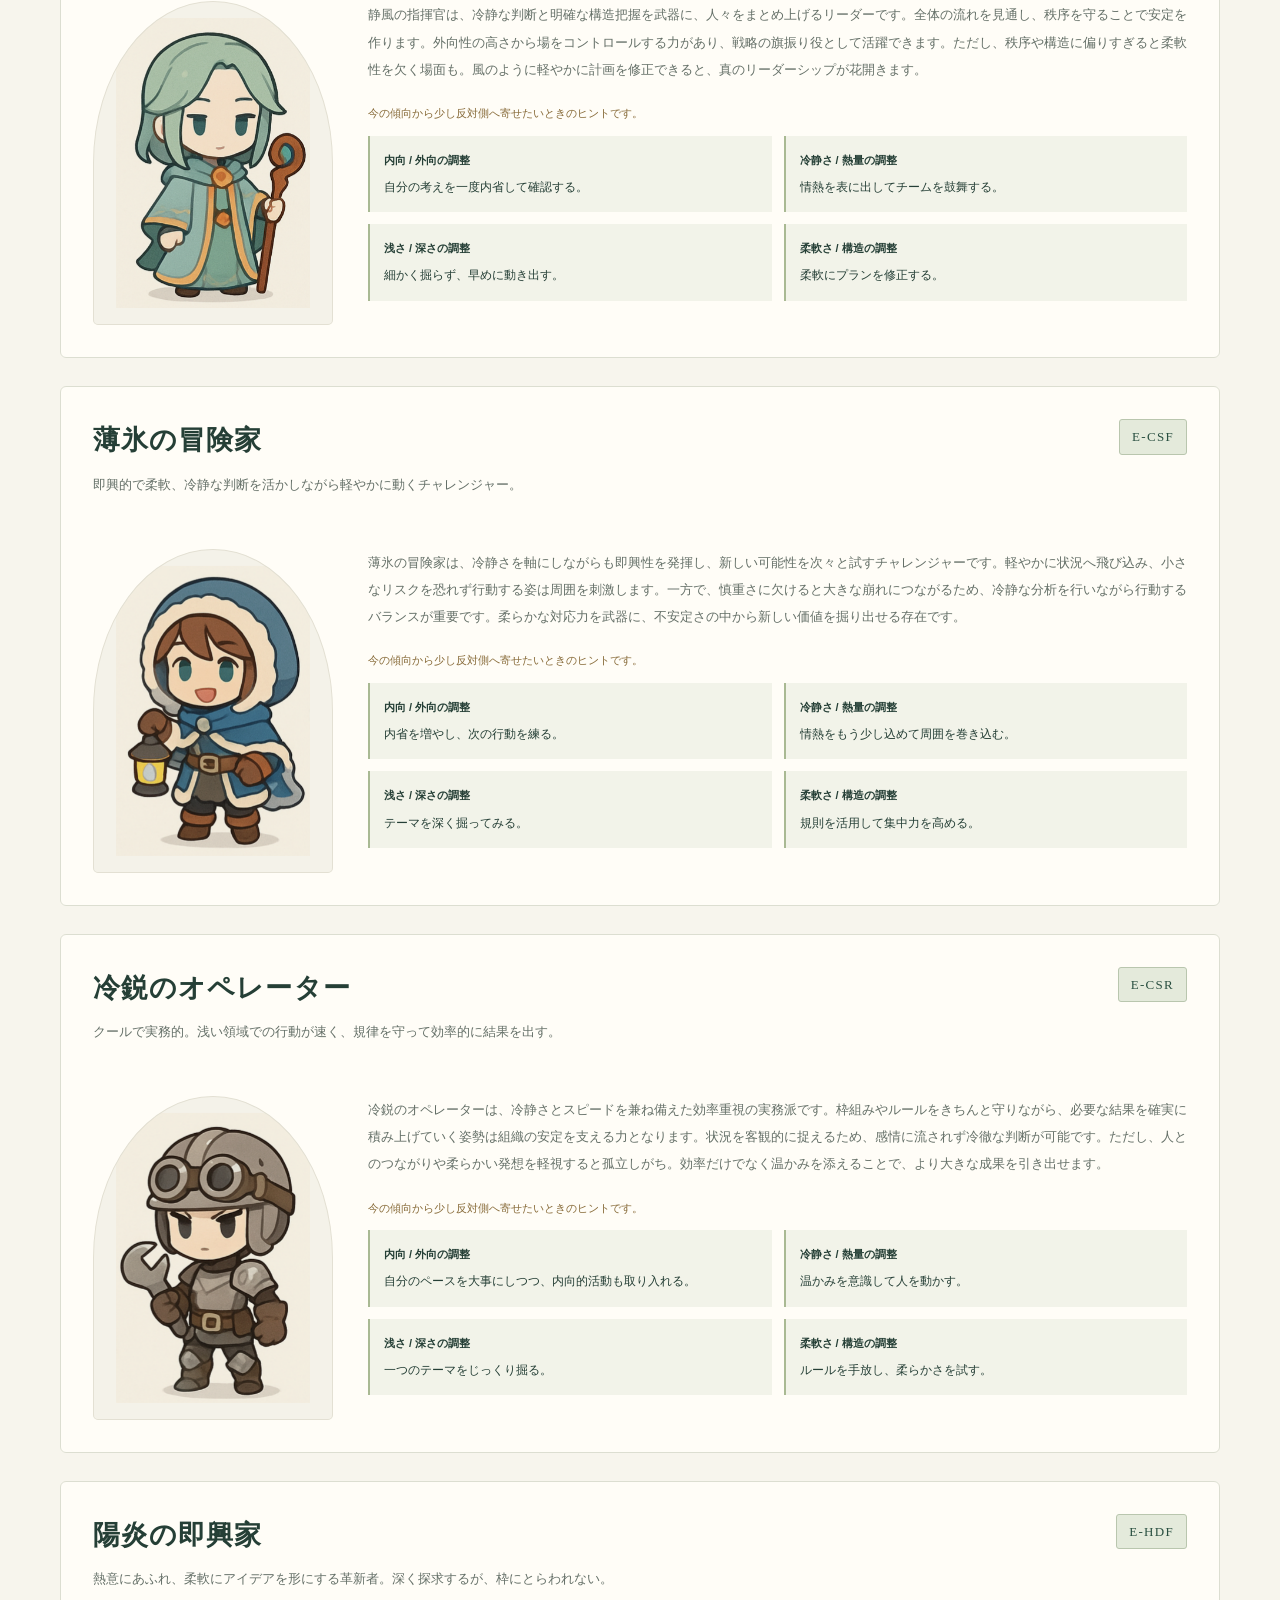
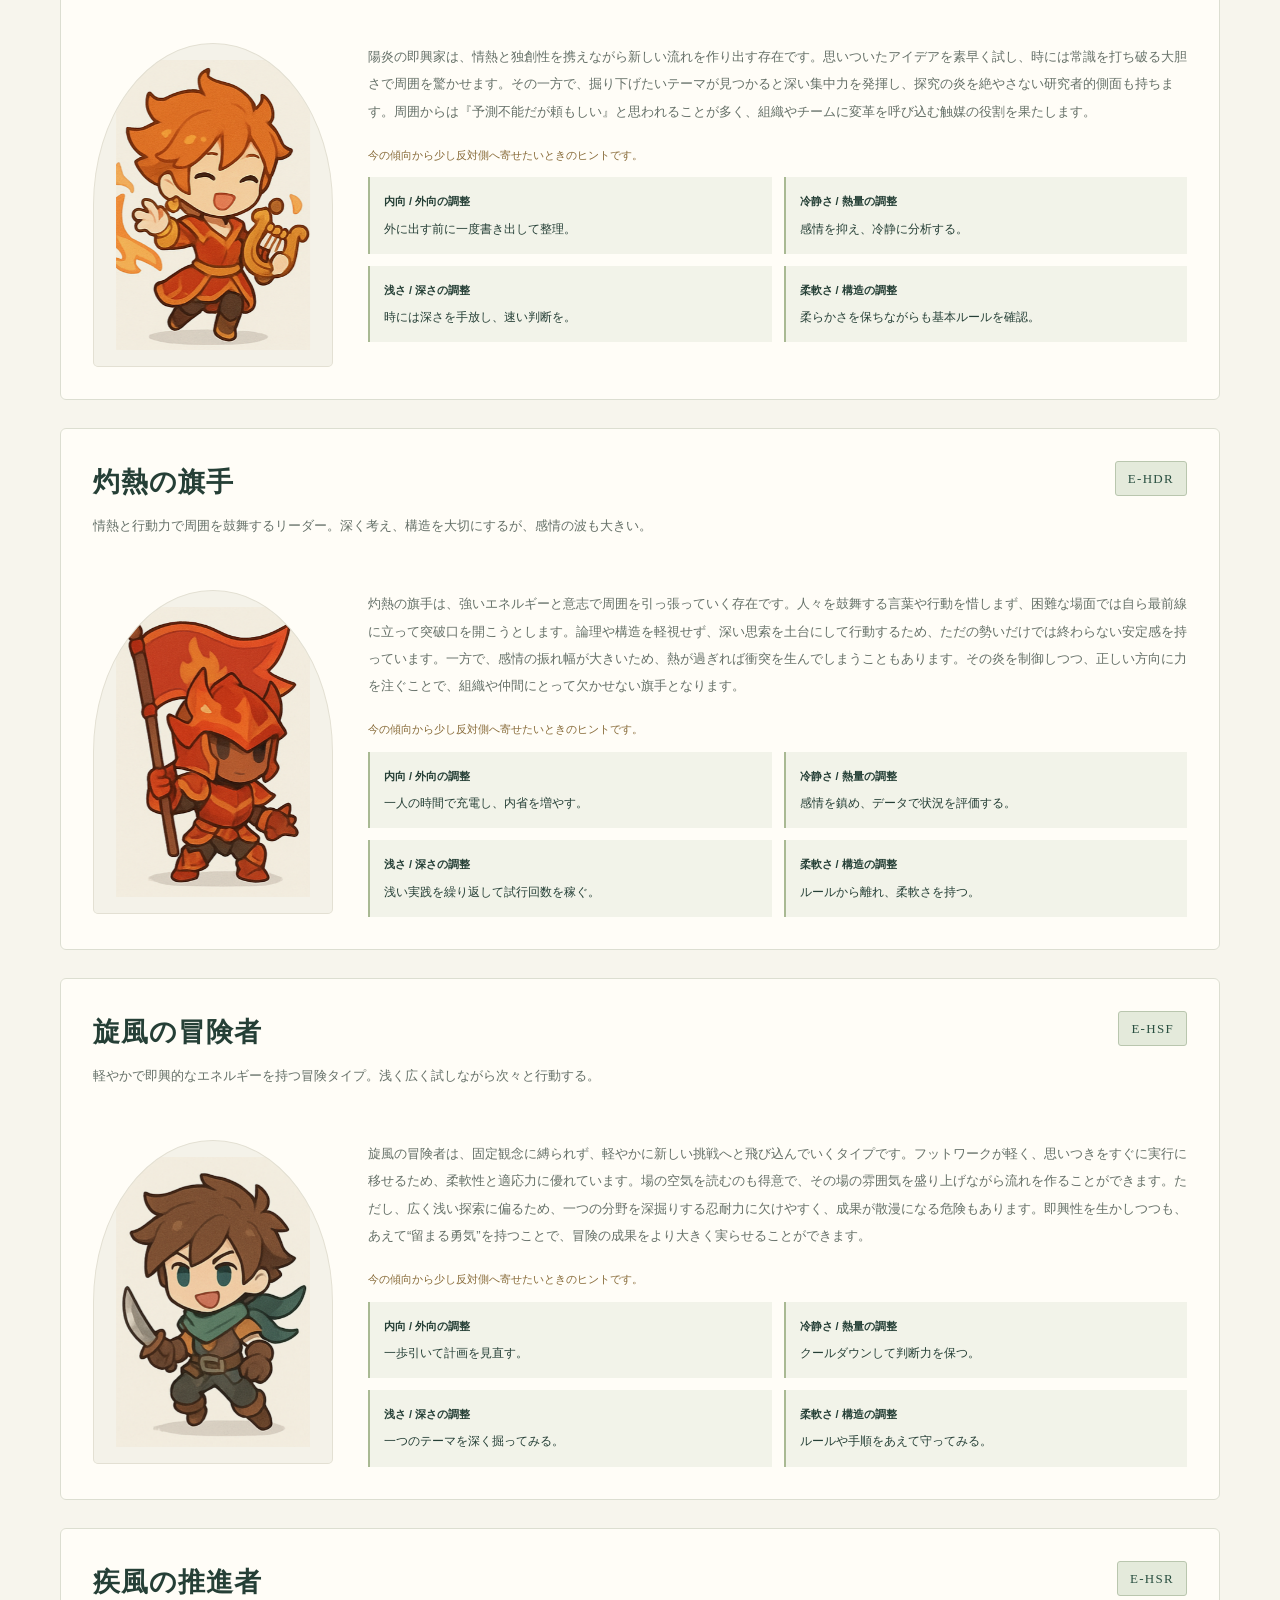
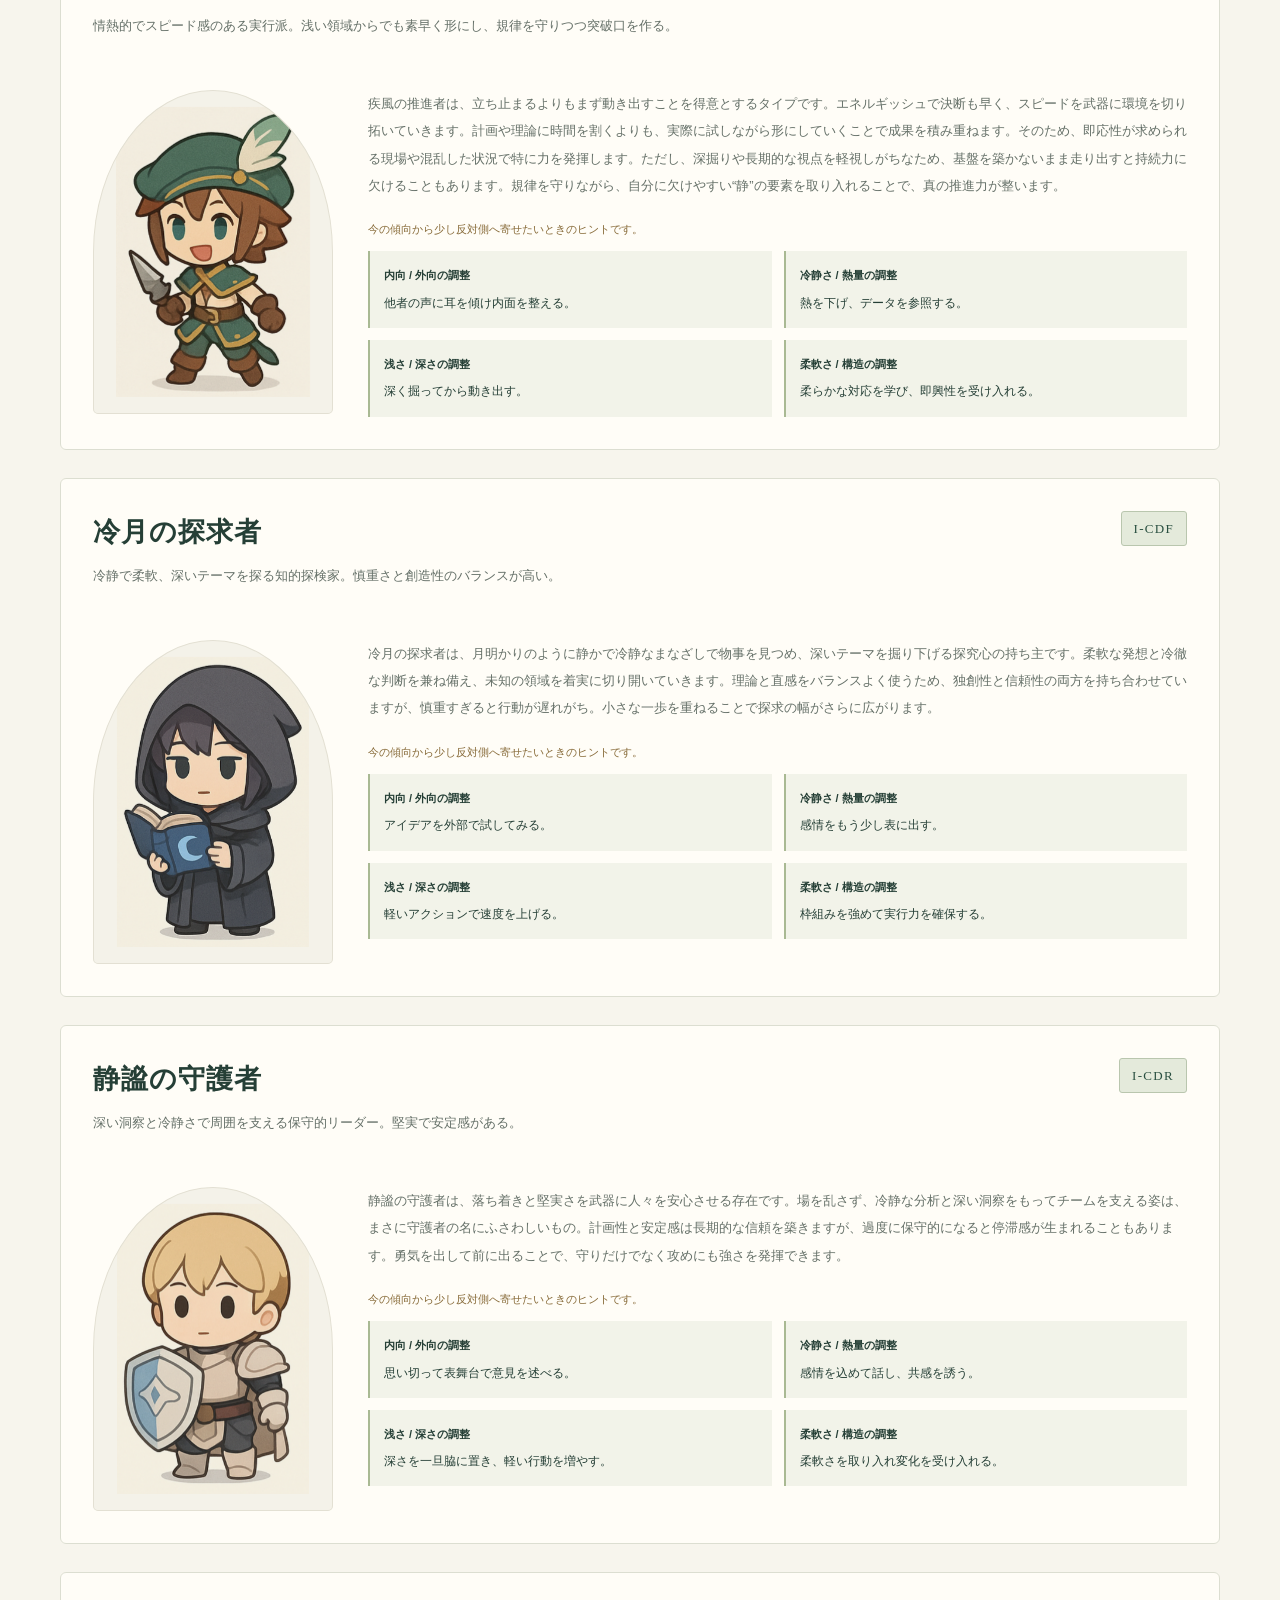
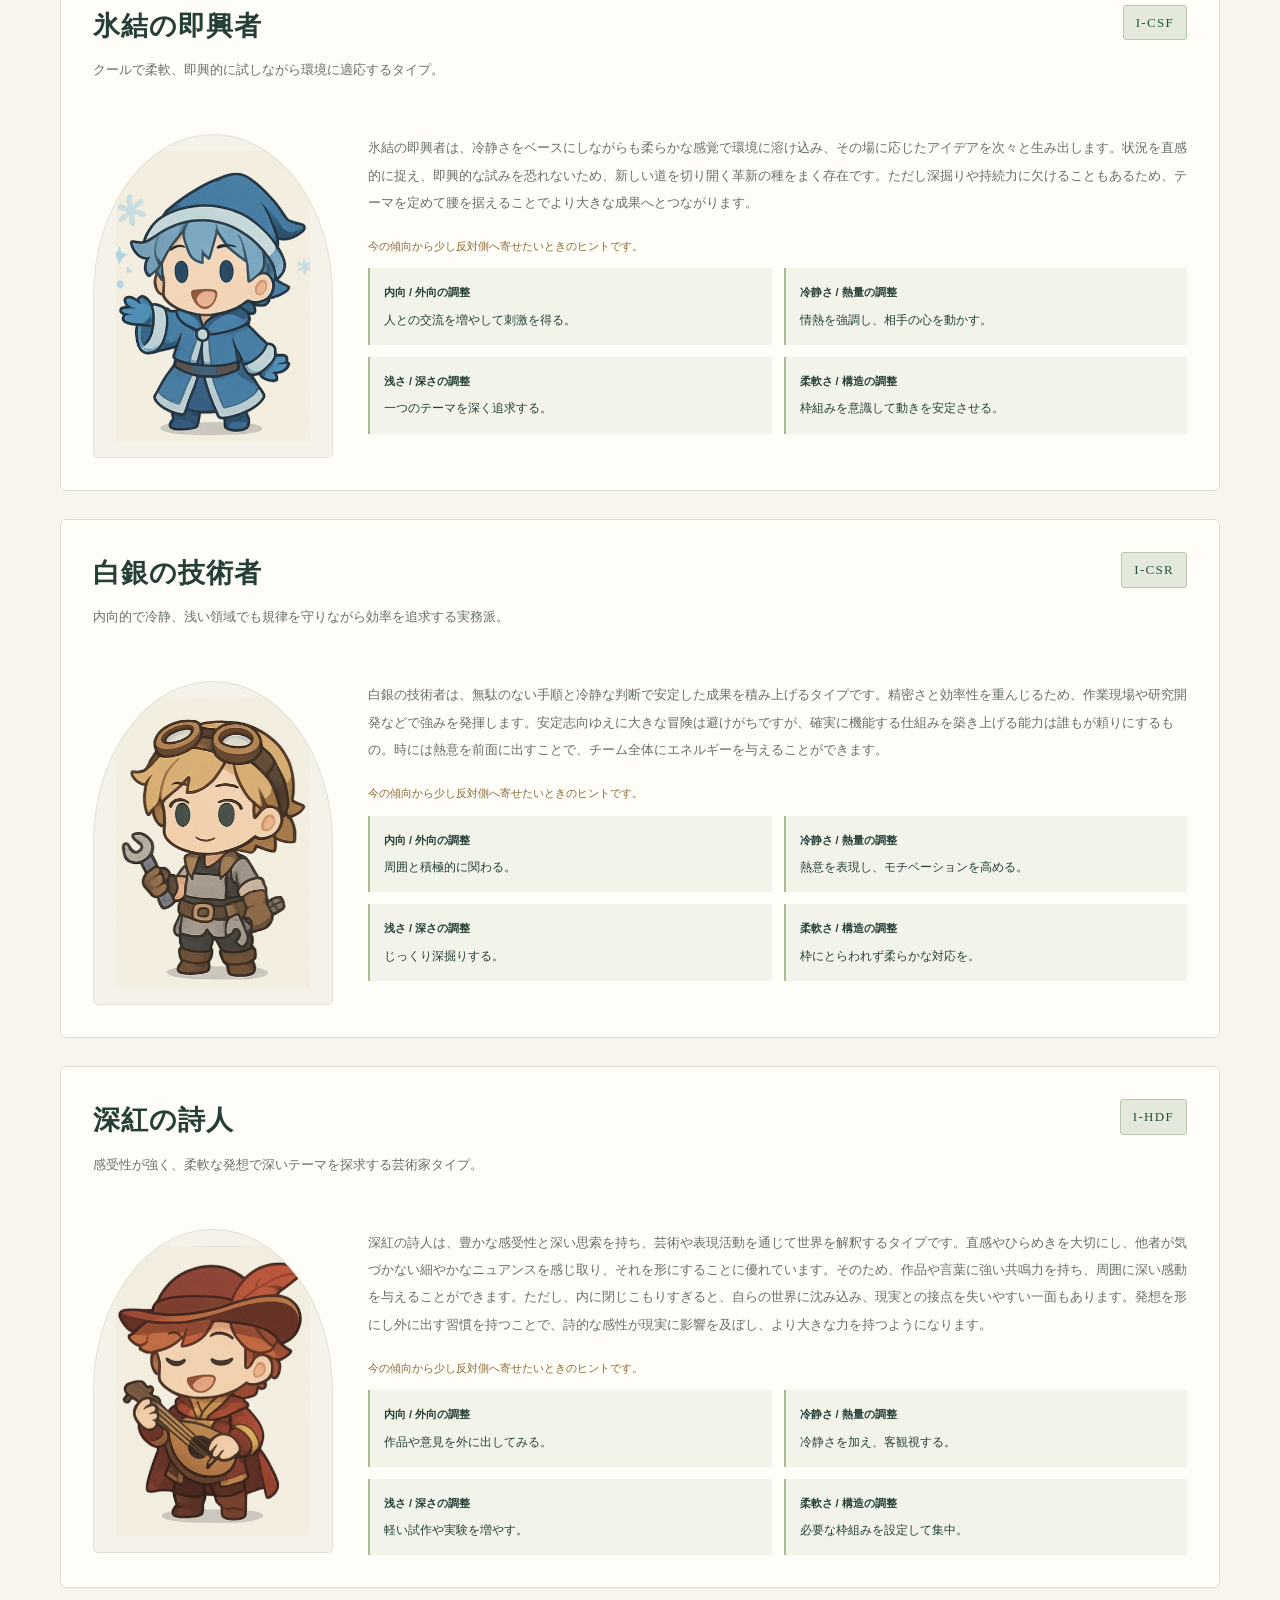
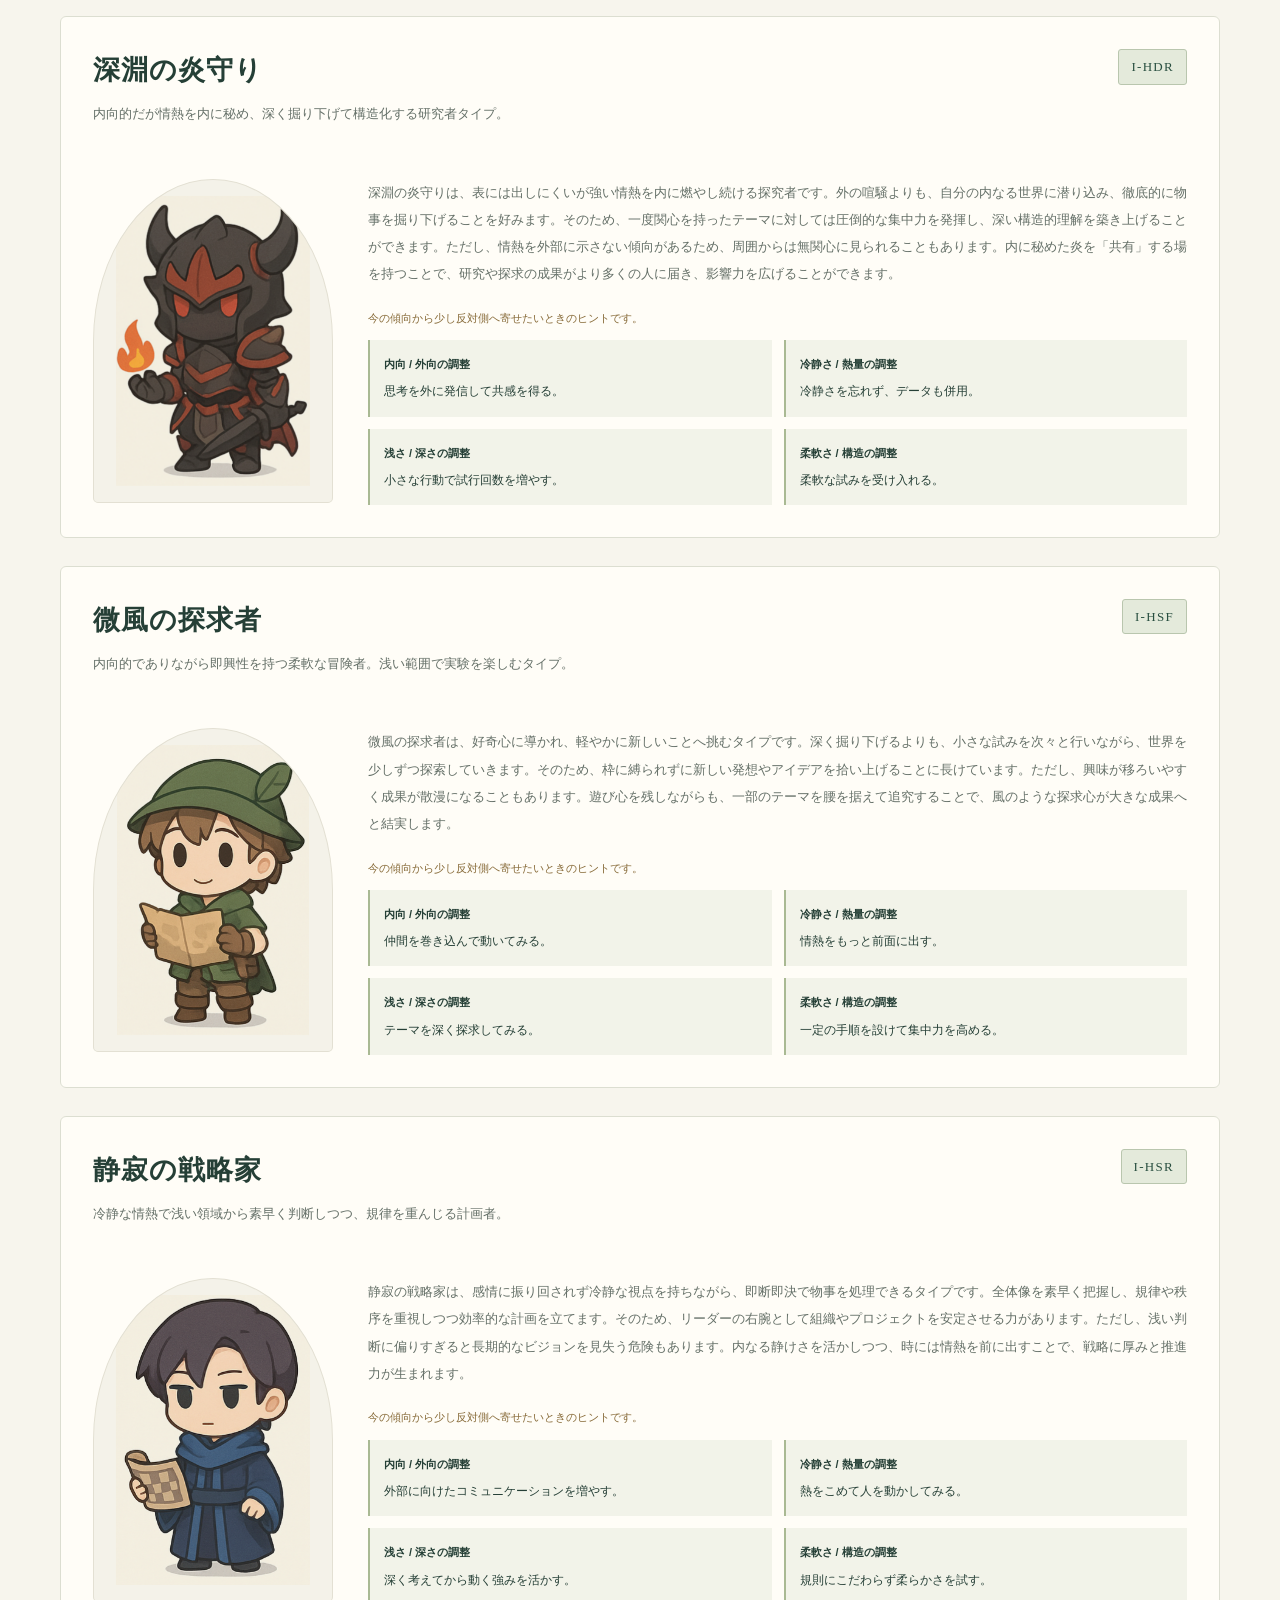
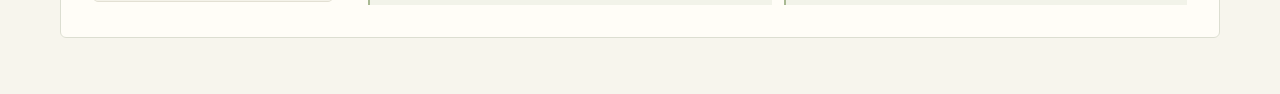
==== commit 0a9f53e3: "astra" ====
--- a/atlas/index.html
+++ b/atlas/index.html
@@ -1,4 +1,4 @@
-﻿<!DOCTYPE html>
+<!DOCTYPE html>
 <html lang="ja">
 <head>
 <meta charset="utf-8">
@@ -14,236 +14,19 @@
 <meta name="twitter:description" content="16タイプを一覧し、フィルタと比較で深掘りできるTDRアトラス。">
 <meta name="twitter:image" content="https://zacky-gpt.github.io/tdr-site/assets/og.png">
 <link rel="icon" href="../favicon.ico" type="image/x-icon">
-<style>
-:root{
-  --bg:#07111f;
-  --panel:rgba(8,17,33,.74);
-  --panel-strong:rgba(12,24,46,.9);
-  --line:rgba(255,255,255,.12);
-  --line-strong:rgba(142,210,255,.35);
-  --text:#eff7ff;
-  --muted:#a9bdd4;
-  --cyan:#74e1ff;
-  --gold:#ffd47a;
-  --rose:#ff8fc3;
-  --shadow:0 24px 60px rgba(0,0,0,.35);
-}
-*{box-sizing:border-box}
-html{scroll-behavior:smooth}
-body{
-  margin:0;
-  color:var(--text);
-  font-family:"Yu Gothic UI","Hiragino Sans","Noto Sans JP",sans-serif;
-  line-height:1.7;
-  background:
-    radial-gradient(circle at 12% 12%, rgba(116,225,255,.18), transparent 26%),
-    radial-gradient(circle at 86% 10%, rgba(255,143,195,.14), transparent 24%),
-    linear-gradient(180deg, #08111f 0%, #0d1830 44%, #091221 100%);
-}
-body::before{
-  content:"";
-  position:fixed;
-  inset:0;
-  pointer-events:none;
-  background-image:
-    linear-gradient(rgba(255,255,255,.03) 1px, transparent 1px),
-    linear-gradient(90deg, rgba(255,255,255,.03) 1px, transparent 1px);
-  background-size:30px 30px;
-  mask-image:linear-gradient(180deg, rgba(255,255,255,.45), transparent 80%);
-}
-a{color:inherit}
-.wrap{width:min(1200px, calc(100% - 32px)); margin:0 auto; padding:24px 0 48px}
-.topbar{
-  display:flex;
-  justify-content:space-between;
-  align-items:center;
-  gap:16px;
-  margin-bottom:16px;
-}
-.topbar a{text-decoration:none; color:var(--muted)}
-.topbar a:hover{color:var(--text)}
-.hero{
-  position:relative;
-  overflow:hidden;
-  padding:28px;
-  border-radius:28px;
-  background:linear-gradient(155deg, rgba(8,17,33,.92), rgba(18,38,68,.72));
-  border:1px solid var(--line);
-  box-shadow:var(--shadow);
-}
-.hero::before{
-  content:"";
-  position:absolute;
-  inset:-20% auto auto 65%;
-  width:240px;
-  height:240px;
-  background:radial-gradient(circle, rgba(255,212,122,.22), transparent 70%);
-}
-.eyebrow{
-  display:inline-flex;
-  padding:8px 14px;
-  border-radius:999px;
-  background:rgba(116,225,255,.08);
-  border:1px solid rgba(116,225,255,.2);
-  color:#c9f5ff;
-  font-size:.86rem;
-}
-.hero h1{
-  margin:18px 0 10px;
-  font-family:"Yu Mincho","Hiragino Mincho ProN","MS PMincho",serif;
-  font-size:clamp(2rem, 5vw, 3.6rem);
-  line-height:1.1;
-}
-.hero p{margin:0; color:var(--muted); max-width:68ch}
-.chip-grid{display:grid; grid-template-columns:repeat(auto-fit,minmax(96px,1fr)); gap:10px; margin-top:20px}
-.chip{
-  display:flex;
-  align-items:center;
-  justify-content:center;
-  min-height:54px;
-  text-decoration:none;
-  border-radius:16px;
-  background:rgba(255,255,255,.05);
-  border:1px solid rgba(255,255,255,.1);
-  font-weight:800;
-  letter-spacing:.06em;
-  transition:transform .2s ease,border-color .2s ease,background .2s ease;
-}
-.chip:hover{transform:translateY(-2px); border-color:var(--line-strong); background:rgba(255,255,255,.08)}
-.filterbar{
-  position:sticky;
-  top:14px;
-  z-index:10;
-  display:flex;
-  flex-wrap:wrap;
-  gap:10px;
-  align-items:center;
-  margin:18px 0;
-  padding:14px;
-  border-radius:20px;
-  background:rgba(8,17,33,.76);
-  border:1px solid var(--line);
-  backdrop-filter:blur(18px);
-  box-shadow:var(--shadow);
-}
-.filterbar .row{display:flex; flex-direction:column; gap:6px; min-width:120px}
-.filterbar label{font-size:12px; color:var(--muted); letter-spacing:.06em}
-.filterbar select{
-  min-height:42px;
-  padding:0 12px;
-  border-radius:12px;
-  border:1px solid rgba(255,255,255,.14);
-  background:#08111f;
-  color:var(--text);
-}
-.filterbar button{
-  min-height:42px;
-  padding:0 14px;
-  border-radius:12px;
-  border:1px solid rgba(255,255,255,.14);
-  background:rgba(255,255,255,.05);
-  color:var(--text);
-  cursor:pointer;
-}
-.filterbar button:hover{border-color:var(--line-strong)}
-.filterbar .count{margin-left:auto; color:var(--muted)}
-.list{display:grid; gap:16px}
-.card{
-  position:relative;
-  overflow:hidden;
-  padding:22px;
-  border-radius:24px;
-  background:var(--panel);
-  border:1px solid var(--line);
-  backdrop-filter:blur(18px);
-  box-shadow:var(--shadow);
-}
-.card::before{
-  content:"";
-  position:absolute;
-  inset:0;
-  background:linear-gradient(120deg, transparent, rgba(255,255,255,.08), transparent);
-  transform:translateX(-140%);
-  transition:transform .9s ease;
-  pointer-events:none;
-}
-.card:hover::before{transform:translateX(140%)}
-.card-head{display:grid; grid-template-columns:minmax(0,1fr) auto; gap:14px; align-items:start}
-.name{font-size:clamp(1.2rem, 2.4vw, 1.55rem); font-weight:800}
-.code{
-  display:inline-flex;
-  align-items:center;
-  justify-content:center;
-  padding:8px 12px;
-  border-radius:999px;
-  background:rgba(255,255,255,.06);
-  border:1px solid rgba(255,255,255,.12);
-  font-weight:800;
-  letter-spacing:.08em;
-}
-.desc{margin-top:12px; color:#d5e7f7}
-.longdesc{margin-top:14px; color:var(--muted)}
-.meta{display:grid; grid-template-columns:minmax(280px,340px) minmax(0,1fr); gap:18px; margin-top:18px}
-.visual{
-  overflow:hidden;
-  border-radius:20px;
-  border:1px solid rgba(255,255,255,.1);
-  background:linear-gradient(180deg, rgba(255,255,255,.08), rgba(255,255,255,.02));
-  min-height:220px;
-}
-.visual img{display:block; width:100%; height:100%; object-fit:cover}
-.tags{display:flex; flex-wrap:wrap; gap:8px; margin-top:12px}
-.tag{padding:6px 10px; border-radius:999px; background:rgba(255,255,255,.05); border:1px solid rgba(255,255,255,.1); font-size:.88rem}
-.adjusts{
-  display:grid;
-  grid-template-columns:repeat(2, minmax(0,1fr));
-  gap:10px;
-  margin-top:14px;
-}
-.adjust{
-  padding:14px;
-  border-radius:18px;
-  background:rgba(255,255,255,.04);
-  border:1px solid rgba(255,255,255,.08);
-}
-.adjust strong{display:block; margin-bottom:6px; color:#d9efff}
-.adjust-note{margin-top:14px; color:var(--muted); font-size:.88rem; line-height:1.6}
-.to-top{
-  position:fixed;
-  right:18px;
-  bottom:18px;
-  z-index:20;
-  min-width:54px;
-  min-height:54px;
-  border:none;
-  border-radius:999px;
-  background:linear-gradient(135deg, var(--gold), #fff0c0 48%, var(--cyan));
-  color:#08111f;
-  font-weight:800;
-  box-shadow:var(--shadow);
-  cursor:pointer;
-  opacity:0;
-  pointer-events:none;
-  transform:translateY(8px);
-  transition:opacity .2s ease, transform .2s ease;
-}
-.to-top.show{opacity:1; pointer-events:auto; transform:translateY(0)}
-.foot{margin-top:16px; color:var(--muted); font-size:.9rem}
-@media (max-width:900px){
-  .meta{grid-template-columns:1fr}
-}
-@media (max-width:720px){
-  .wrap{width:min(100% - 24px, 1200px); padding-top:18px}
-  .hero,.card{padding:18px}
-  .topbar{flex-direction:column; align-items:flex-start}
-  .filterbar .count{margin-left:0}
-  .adjusts{grid-template-columns:1fr}
-  .card-head{grid-template-columns:1fr}
-}
-</style>
+<link rel="stylesheet" href="../assets/site.css">
 </head>
-<body>
-<div class="wrap">
+<body class="inner-page atlas-page">
+<a class="skip-link" href="#main">本文へ移動</a>
+<header class="site-nav"><div class="wrap site-nav-inner">
+  <a class="brand" href="../" aria-label="TDR トップ"><span class="brand-mark" aria-hidden="true">✧</span><span>TDR<small>PERSONALITY ATLAS</small></span></a>
+  <nav class="nav-links" aria-label="メインナビゲーション">
+    <a class="desktop-link" href="../#about">TDRについて</a>
+    <a href="../atlas/" aria-current="page">タイプ図鑑</a>
+    <a class="nav-cta" href="../test/" >診断する <span aria-hidden="true">↗</span></a>
+  </nav>
+</div></header>
+<div class="wrap" id="main">
   <div class="topbar">
     <a href="../">← トップへ戻る</a>
     <a href="../test/">診断を受ける →</a>
@@ -251,50 +34,50 @@
 
   <section class="hero">
     <div class="eyebrow">Atlas of 16 Types</div>
-    <h1>TDR 16分類アトラス</h1>
+    <h1>16の個性をめぐる、タイプ図鑑。</h1>
     <p>診断結果から各タイプを深掘りするための一覧ページです。ひとつのタイプだけでなく、近いタイプや対照的なタイプまで見比べながら、自分の波長の位置を確かめられます。</p>
-    <nav id="grid" class="chip-grid"></nav>
+    <nav id="grid" class="chip-grid" aria-label="キャラクターからタイプを探す"></nav>
   </section>
 
   <div id="filterBar" class="filterbar">
     <div class="row">
-      <label>内外</label>
-      <select data-axis="ie">
-        <option value="M">すべて</option>
-        <option value="I">I</option>
-        <option value="E">E</option>
-      </select>
-    </div>
-    <div class="row">
-      <label>温度</label>
-      <select data-axis="t">
-        <option value="M">すべて</option>
-        <option value="C">C</option>
-        <option value="H">H</option>
-      </select>
-    </div>
-    <div class="row">
-      <label>深さ</label>
-      <select data-axis="d">
-        <option value="M">すべて</option>
-        <option value="S">S</option>
-        <option value="D">D</option>
-      </select>
-    </div>
-    <div class="row">
-      <label>硬さ</label>
-      <select data-axis="r">
-        <option value="M">すべて</option>
-        <option value="F">F</option>
-        <option value="R">R</option>
+      <label for="filter-ie">内外</label>
+      <select id="filter-ie" data-axis="ie">
+        <option value="M">すべて</option>
+        <option value="I">内向 I</option>
+        <option value="E">外向 E</option>
+      </select>
+    </div>
+    <div class="row">
+      <label for="filter-t">温度</label>
+      <select id="filter-t" data-axis="t">
+        <option value="M">すべて</option>
+        <option value="C">冷静 C</option>
+        <option value="H">熱量 H</option>
+      </select>
+    </div>
+    <div class="row">
+      <label for="filter-d">深さ</label>
+      <select id="filter-d" data-axis="d">
+        <option value="M">すべて</option>
+        <option value="S">浅さ S</option>
+        <option value="D">深さ D</option>
+      </select>
+    </div>
+    <div class="row">
+      <label for="filter-r">硬さ</label>
+      <select id="filter-r" data-axis="r">
+        <option value="M">すべて</option>
+        <option value="F">柔軟 F</option>
+        <option value="R">構造 R</option>
       </select>
     </div>
     <button id="resetFilter" type="button">リセット</button>
-    <div class="count"><span id="hitCount">16</span> / 16 types</div>
+    <div class="count" role="status"><span id="hitCount">16</span> / 16 types</div>
   </div>
 
   <main id="details" class="list"></main>
-  
+
 </div>
 
 <button id="toTop" class="to-top" type="button">TOP</button>
@@ -449,7 +232,7 @@
     types.sort((a, b) => (a.code || a.name).localeCompare(b.code || b.name, "ja"));
 
     document.getElementById("grid").innerHTML = types.map((type) => `
-      <a class="chip" href="#${type.code || type.id}">${type.code || type.id}</a>
+      <a class="chip" href="#${type.code || type.id}"><img src="${resolveImg(type.img)}" alt="" width="328" height="493" loading="lazy"><span>${type.code || type.id}</span><small>${type.name}</small></a>
     `).join("");
 
     setupFilter(types);
@@ -458,10 +241,14 @@
       anchor.addEventListener("click", (event) => {
         const id = anchor.getAttribute("href");
         const el = document.querySelector(id);
-        if (!el) return;
+        if (!el) {
+          document.getElementById("resetFilter").click();
+        }
+        const target = document.querySelector(id);
+        if (!target) return;
         event.preventDefault();
         history.replaceState(null, "", id);
-        el.scrollIntoView({ behavior:"smooth", block:"start" });
+        target.scrollIntoView({ behavior:"smooth", block:"start" });
       });
     });
 
@@ -477,16 +264,3 @@
 </script>
 </body>
 </html>
-
-
-
-
-
-
-
-
-
-
-
-
-
--- a/assets/site.css
+++ b/assets/site.css
@@ -0,0 +1,310 @@
+/* Shared visual language: an illustrated field guide to the self. */
+:root{--bg:#f7f5ed;--paper:#fffdf7;--text:#253f36;--muted:#657068;--line:#dcded1;--line-strong:#6c8975;--green:#294f40;--gold:#b08846;--cyan:#587f80;--rose:#b36d57;--panel:var(--paper);--panel-strong:#edf0e5;--shadow:0 12px 32px #263f3610;--serif:"Yu Mincho","Hiragino Mincho ProN",serif}
+
+*{box-sizing:border-box}
+html{scroll-behavior:smooth;scroll-padding-top:100px}
+body{margin:0;background:var(--bg);color:var(--text);font-family:"Yu Gothic UI","Hiragino Sans","Meiryo",sans-serif;font-size:15px;line-height:1.85}
+body::before{content:"";position:fixed;inset:0;pointer-events:none;z-index:-1;background-image:url("data:image/svg+xml,%3Csvg viewBox='0 0 180 180' xmlns='http://www.w3.org/2000/svg'%3E%3Cfilter id='n'%3E%3CfeTurbulence type='fractalNoise' baseFrequency='.72' numOctaves='3' stitchTiles='stitch'/%3E%3C/filter%3E%3Cpath fill='%23000' opacity='.035' filter='url(%23n)' d='M0 0h180v180H0z'/%3E%3C/svg%3E")}
+a{color:inherit}
+button,input,select{font:inherit}
+button,a,input,select{-webkit-tap-highlight-color:transparent}
+a,button,input,select{touch-action:manipulation}
+a:focus-visible,button:focus-visible,input:focus-visible,select:focus-visible{outline:3px solid #a37b34;outline-offset:5px}
+button:disabled,select:disabled{opacity:.45;cursor:default}
+::selection{background:#dbe4cc}
+.wrap{width:min(1160px,calc(100% - 64px));margin:auto}
+.skip-link{position:fixed;left:16px;top:-80px;background:var(--green);color:white;padding:12px 20px;z-index:100}
+.skip-link:focus{top:12px}
+.site-nav{border-bottom:1px solid var(--line);background:#f7f5edf2;position:sticky;top:0;z-index:30;backdrop-filter:blur(12px)}
+.site-nav-inner{display:flex;align-items:center;justify-content:space-between;min-height:84px;gap:24px}
+.brand{display:flex;align-items:center;gap:12px;text-decoration:none;font-family:Georgia,serif;font-size:25px;letter-spacing:.13em;font-weight:bold;white-space:nowrap}
+.brand-mark{width:36px;height:36px;display:grid;place-items:center;border:1px solid var(--gold);border-radius:50%;color:var(--gold);font-size:27px;line-height:1}
+.brand small{display:block;font:9px/1.3 sans-serif;letter-spacing:.22em}
+.nav-links{display:flex;align-items:center;gap:32px;font-size:13px}
+.nav-links a{text-decoration:none}
+.nav-links a:hover{color:#91662d}
+.nav-links a[aria-current="page"]{text-decoration:underline;text-underline-offset:8px}
+.nav-links .nav-cta{background:var(--green);color:#fffdf3;padding:10px 20px;border-radius:4px}
+.eyebrow,.section-kicker{display:block;color:#876a38;font-family:Georgia,"Yu Mincho",serif;font-size:12px;letter-spacing:.18em;text-transform:uppercase}
+.eyebrow::before{content:"✦";margin-right:12px}
+.btn{display:inline-flex;align-items:center;justify-content:center;gap:24px;min-height:52px;padding:12px 24px;border:1px solid var(--line-strong);border-radius:4px;text-decoration:none;font-weight:600;cursor:pointer;transition:background .2s,transform .2s;line-height:1.5}
+.btn.primary{background:var(--green);color:#fffdf3;border-color:var(--green);box-shadow:0 4px 0 #172e251c}
+.btn.secondary{background:transparent;color:var(--green)}
+.btn:hover:not(:disabled){transform:translateY(-2px);background:#e7ebdd}
+.btn.primary:hover{background:#3d6451}
+.text-link{font-size:13px;text-underline-offset:6px;white-space:nowrap}
+.home-hero{display:grid;grid-template-columns:1fr 1.06fr;gap:40px;align-items:center;padding:64px 0 58px;min-height:650px}
+.home-hero h1{font-family:var(--serif);font-weight:600;font-size:clamp(36px,4.3vw,59px);letter-spacing:.065em;line-height:1.55;margin:20px 0}
+.home-hero h1 em{font-style:normal;color:#7b8a57;position:relative}
+.hero-intro{font-size:14px;color:var(--muted);line-height:2.15;max-width:440px}
+.hero-actions{display:flex;gap:12px;flex-wrap:wrap;margin-top:28px}
+.hero-note{font-size:11px;color:var(--muted);margin-top:16px;letter-spacing:.07em}
+.hero-art{position:relative;height:520px;isolation:isolate}
+.orbit{position:absolute;border:1px solid #c8ceb9;border-radius:50%;width:440px;height:440px;left:50%;top:50%;transform:translate(-50%,-50%);z-index:-1}
+.orbit::before{content:"";position:absolute;inset:24px;border:1px dashed #c8ceb9;border-radius:50%}
+.orbit::after{content:"✧";position:absolute;top:-25px;left:50%;font-size:32px;background:var(--bg);padding:0 10px;color:var(--gold)}
+.specimen{position:absolute;background:#fffdf7;border:1px solid #dbd8c9;padding:12px 12px 16px;box-shadow:0 14px 30px #33422d13;text-decoration:none;transition:transform .25s;display:block}
+.specimen img{width:100%;display:block;object-fit:contain;mix-blend-mode:multiply;aspect-ratio:2/3}
+.specimen .specimen-code{display:block;font-family:Georgia,serif;letter-spacing:.15em;font-size:10px;color:#876a38;margin-top:8px}
+.specimen strong{display:block;font-family:var(--serif);font-size:15px;letter-spacing:.08em}
+.specimen-main{width:205px;left:calc(50% - 105px);top:42px;z-index:3;transform:rotate(-5deg)}
+.specimen-left{width:156px;left:0;top:177px;transform:rotate(-13deg);z-index:2}
+.specimen-right{width:166px;right:0;top:153px;transform:rotate(10deg);z-index:2}
+.specimen:hover{transform:rotate(0) translateY(-8px);z-index:4}
+.art-label{position:absolute;bottom:10px;left:0;width:100%;text-align:center;font-family:var(--serif);font-size:12px;letter-spacing:.16em;color:var(--muted)}
+.art-label span{display:block;font:10px Georgia,serif;letter-spacing:.2em;margin-top:4px}
+.art-spark{position:absolute;right:25px;top:50px;color:var(--gold);font-size:30px}
+.facts{display:grid;grid-template-columns:repeat(3,1fr);border-top:1px solid var(--line);border-bottom:1px solid var(--line);padding:24px 0}
+.fact{display:flex;justify-content:center;align-items:center;gap:18px;border-right:1px solid var(--line)}
+.fact:last-child{border:0}
+.fact strong{font:36px Georgia,serif;color:var(--green)}
+.fact span{font-size:12px;line-height:1.8}
+.fact small{display:block;color:var(--muted);font-size:10px;letter-spacing:.1em}
+.section{padding:72px 0}
+.section-heading{display:flex;align-items:end;justify-content:space-between;gap:32px;margin-bottom:30px}
+.section-heading h2{font-family:var(--serif);font-size:29px;font-weight:600;letter-spacing:.05em;margin:8px 0 0}
+.section-heading p{font-size:13px;color:var(--muted);max-width:430px;margin:0}
+.axis-grid{display:grid;grid-template-columns:repeat(4,1fr);gap:20px}
+.axis-card{padding:26px 22px;border:1px solid var(--line);background:#fffdf780;border-radius:6px}
+.axis-card .axis-symbol{width:46px;height:46px;display:grid;place-items:center;font:30px Georgia,serif;border-radius:50%;background:var(--tint);color:var(--ink);margin-bottom:20px}
+.axis-card h3{font-family:var(--serif);font-size:20px;margin:0 0 12px}
+.axis-card h3 small{font:10px Georgia,serif;color:var(--muted);margin-left:10px;letter-spacing:.1em}
+.axis-card p{font-size:12px;color:var(--muted);margin:0;line-height:1.9}
+.axis-poles{display:flex;justify-content:space-between;gap:8px;margin-top:20px;padding-top:14px;border-top:1px solid var(--line);font-size:11px;color:var(--ink)}
+.atlas-preview{background:#eaf0e5;border-block:1px solid #d9e0d0}
+.preview-grid{display:grid;grid-template-columns:repeat(4,1fr);gap:22px}
+.preview-card{display:block;text-decoration:none;background:var(--paper);border:1px solid #d9dece;border-radius:6px;padding:15px;transition:transform .2s,box-shadow .2s}
+.preview-card:hover{transform:translateY(-6px);box-shadow:var(--shadow)}
+.preview-card img{width:100%;height:220px;object-fit:contain;mix-blend-mode:multiply}
+.preview-card .section-kicker{font-size:10px;margin-top:12px}
+.preview-card h3{font-family:var(--serif);font-size:17px;margin:5px 0}
+.preview-card p{font-size:11px;color:var(--muted);margin:0}
+.preview-card .card-arrow{float:right;color:var(--gold)}
+.journey{display:grid;grid-template-columns:repeat(3,1fr);gap:40px}
+.journey article{border-top:1px solid #bbc6b3;padding-top:20px}
+.journey .step-no{font:italic 28px Georgia,serif;color:#a1834c}
+.journey h3{font-size:16px;font-family:var(--serif);margin:12px 0}
+.journey p{font-size:13px;color:var(--muted);margin:0}
+.closing{text-align:center;border:1px solid var(--line);background:#edeede;padding:44px 24px;border-radius:6px;margin-bottom:60px}
+.closing h2{font:600 27px/1.7 var(--serif);margin:0 0 12px}
+.closing p{font-size:13px;color:var(--muted);margin:0 0 24px}
+.footer{border-top:1px solid var(--line);padding:30px 0 35px}
+.footer-inner{display:flex;justify-content:space-between;gap:35px;align-items:start}
+.footer p{font-size:11px;color:var(--muted);max-width:650px;margin:0}
+.footer small{font:10px Georgia,serif;letter-spacing:.1em}
+
+/* Quiz and atlas share the same paper, ink, typography and controls. */
+.inner-page>.wrap{padding-top:28px;padding-bottom:56px}
+.topbar{display:flex;justify-content:space-between;font-size:12px;margin-bottom:24px}
+.topbar a{text-decoration:none}
+.hero{padding:32px 0 34px;border-bottom:1px solid var(--line)}
+.hero h1{font:600 clamp(26px,3.5vw,42px)/1.5 var(--serif);letter-spacing:.04em;margin:14px 0}
+.hero>p{max-width:750px;margin:0;color:var(--muted);font-size:13px}
+.layout{display:grid;grid-template-columns:minmax(0,1.3fr) minmax(0,.8fr);gap:28px;margin-top:28px;align-items:start}
+.card{padding:28px;background:var(--paper);border:1px solid var(--line);border-radius:6px}
+.layout aside.card{position:sticky;top:110px;background:#edf0e5}
+.result-illustration{text-align:center;border-bottom:1px solid #d2dac7;margin-bottom:24px;padding-bottom:18px}
+.result-illustration img{height:170px;width:140px;object-fit:contain;mix-blend-mode:multiply}
+.result-illustration p{font-size:12px;color:var(--muted);margin:6px 0}
+.result-title{font:600 22px/1.65 var(--serif);margin-bottom:18px}
+.codebox{display:flex;gap:12px;align-items:center;font-size:12px;margin-bottom:16px}
+.code{display:inline-block;padding:5px 12px;border:1px solid #b9c6ae;border-radius:3px;color:var(--green);background:#e4eadb;font:13px/1.8 Georgia,serif;letter-spacing:.1em}
+.tags{display:flex;gap:7px;flex-wrap:wrap;margin:14px 0}
+.tag{padding:3px 9px;background:#e6ebde;border-radius:3px;font-size:11px}
+.progress-shell{margin-top:24px;max-width:750px}
+.progress-head{display:flex;justify-content:space-between;font-size:11px;color:var(--muted);letter-spacing:.08em;margin-bottom:9px}
+.progress-track{height:6px;background:#dfe4d5;border-radius:8px;overflow:hidden}
+.progress-bar{height:100%;background:#5c7a51;transition:width .2s}
+.question{padding:22px 0;border-bottom:1px solid var(--line)}
+.question:first-child{padding-top:0}
+.question-head{display:flex;align-items:start;gap:14px;margin-bottom:18px;font-size:14px;line-height:1.8}
+.question-num{font:italic 20px/1.5 Georgia,serif;color:#957541;min-width:28px}
+.question-head label{cursor:pointer}
+.range-row{display:flex;gap:15px;align-items:center}
+.range-row input{width:100%;height:30px;accent-color:var(--green);cursor:pointer}
+.bubble{min-width:42px;text-align:center;background:#edf0e5;border:1px solid #d8dfcc;border-radius:4px;font:14px/2.1 Georgia,serif}
+.scale{display:flex;justify-content:space-between;padding-right:57px;font-size:10px;color:var(--muted)}
+.toolbar{display:flex;flex-wrap:wrap;gap:12px;margin-top:26px}
+.hidden{display:none!important}
+.foot{font-size:11px;color:var(--muted);margin-top:18px;line-height:1.9}
+.axis+.axis{margin-top:18px}
+.axis-head{display:flex;justify-content:space-between;gap:8px;font-size:12px;margin-bottom:7px}
+.axis-head>span:last-child{font-size:10px;color:var(--muted)}
+.barwrap{height:8px;background:#d7dfcd;border-radius:8px;overflow:hidden}
+.bar{height:100%;background:#648782;transition:width .4s}
+.bar.t{background:#bd8062}
+.bar.d{background:#6a8558}
+.bar.r{background:#b19856}
+.rng{position:relative;background:#dee3d5;height:3px;margin-top:6px}
+.rng span{position:absolute;top:0;bottom:0;background:#819373}
+.variants{display:grid;gap:10px;margin-top:14px}
+.vcard{display:block;padding:16px;border:1px solid #cbd5be;background:#f9faf3;border-radius:4px;text-decoration:none}
+.vcard:hover{border-color:var(--green)}
+.vtitle{font-family:var(--serif);font-weight:600;font-size:16px;margin-bottom:4px}
+.chip-grid{display:grid;grid-template-columns:repeat(8,minmax(0,1fr));gap:12px;margin-top:30px}
+.chip{padding:8px 6px 10px;text-align:center;text-decoration:none;background:#fffdf7;border:1px solid var(--line);border-radius:4px;transition:transform .2s,border-color .2s}
+.chip:hover{transform:translateY(-4px);border-color:var(--green)}
+.chip img{display:block;width:100%;height:90px;object-fit:contain;mix-blend-mode:multiply}
+.chip span{display:block;font:11px Georgia,serif;letter-spacing:.07em;margin-top:8px}
+.chip small{display:block;font-size:9px;margin-top:3px}
+.filterbar{position:sticky;top:84px;z-index:10;display:flex;gap:14px;align-items:end;flex-wrap:wrap;padding:18px 20px;margin:28px 0;background:#eef0e5f5;backdrop-filter:blur(10px);border:1px solid #d3dac6;border-radius:5px}
+.filterbar .row{display:flex;flex-direction:column;gap:6px;flex:1;min-width:115px}
+.filterbar label{font-size:10px;color:var(--muted)}
+.filterbar select,.filterbar button{min-height:42px;padding:0 12px;background:var(--paper);color:var(--text);border:1px solid #c7d0bb;border-radius:3px;font-size:12px}
+.filterbar button{cursor:pointer}
+.filterbar .count{font-size:11px;align-self:center;margin-left:auto;white-space:nowrap}
+.list{display:grid;gap:28px}
+.type{scroll-margin-top:230px;padding:32px}
+.card-head{display:grid;grid-template-columns:1fr auto;gap:24px;align-items:start}
+.name{font:600 27px/1.6 var(--serif);letter-spacing:.04em}
+.desc{font-size:13px;color:var(--muted);margin-top:10px}
+.meta{display:grid;grid-template-columns:240px minmax(0,1fr);gap:35px;margin-top:24px}
+.visual{background:#f4f2e9;border:1px solid #e3e0d3;border-radius:50% 50% 5px 5px;overflow:hidden;align-self:start;padding:16px}
+.visual img{display:block;width:100%;height:290px;object-fit:contain;mix-blend-mode:multiply}
+.longdesc{font-size:13px;line-height:2.1;color:var(--muted)}
+.adjust-note{font-size:11px;color:#876a38;margin-top:20px}
+.adjusts{display:grid;grid-template-columns:1fr 1fr;gap:12px;margin-top:12px}
+.adjust{font-size:12px;background:#f2f3e9;border-left:2px solid #a9b993;padding:14px}
+.adjust strong{display:block;font-size:11px;margin-bottom:6px}
+.to-top{position:fixed;right:20px;bottom:20px;z-index:20;width:50px;height:50px;border:1px solid #5b7457;background:var(--green);color:white;border-radius:50%;font-size:10px;cursor:pointer;opacity:0;pointer-events:none;transition:opacity .2s}
+.to-top.show{opacity:1;pointer-events:auto}
+
+.specimen img{height:auto}
+
+.type{scroll-margin-top:130px}
+
+@media(min-width:1500px){.home-hero{padding-top:80px;padding-bottom:80px}
+}
+
+@media(max-width:1000px){.nav-links{gap:20px}
+.home-hero{gap:20px}
+.hero-art{height:470px}
+.specimen-main{width:180px;left:calc(50% - 90px)}
+.specimen-left{width:132px;top:180px}
+.specimen-right{width:140px;top:164px}
+.orbit{width:350px;height:350px}
+.axis-grid{gap:12px}
+.axis-card{padding:22px 16px}
+.preview-grid{gap:14px}
+.preview-card img{height:180px}
+.layout{grid-template-columns:minmax(0,1.2fr) minmax(0,.85fr);gap:18px}
+.card{padding:22px}
+.chip-grid{grid-template-columns:repeat(4,minmax(0,1fr))}
+.meta{grid-template-columns:200px 1fr;gap:24px}
+.visual img{height:260px}
+}
+
+@media(max-width:760px){.wrap{width:calc(100% - 36px)}
+.site-nav-inner{min-height:70px;gap:12px}
+.brand{font-size:21px;gap:8px}
+.brand-mark{width:30px;height:30px;font-size:23px}
+.brand small{font-size:8px}
+.nav-links{gap:16px;font-size:11px}
+.nav-links .desktop-link{display:none}
+.nav-links .nav-cta{padding:8px 12px}
+.home-hero{grid-template-columns:1fr;padding:38px 0 28px;gap:18px}
+.home-hero h1{font-size:clamp(34px,7.5vw,48px);margin:18px 0}
+.hero-intro{max-width:100%;font-size:13px}
+.hero-art{height:450px;width:min(440px,100%);margin:auto}
+.specimen-main{width:180px;top:20px}
+.specimen-left{width:138px;top:147px}
+.specimen-right{width:145px;top:125px}
+.art-label{bottom:0}
+.art-spark{top:8px}
+.orbit{width:330px;height:330px}
+.facts{padding:19px 0}
+.fact{gap:9px}
+.fact strong{font-size:27px}
+.fact span{font-size:10px}
+.fact small{font-size:8px}
+.section{padding:46px 0}
+.section-heading{display:block;margin-bottom:24px}
+.section-heading h2{font-size:25px}
+.section-heading p{margin-top:14px}
+.section-heading>.text-link{display:inline-block;margin-top:14px}
+.axis-grid{grid-template-columns:repeat(2,1fr);gap:12px}
+.axis-card h3{font-size:18px}
+.axis-card h3 small{margin-left:5px;font-size:9px}
+.axis-card p{font-size:11px}
+.preview-grid{grid-template-columns:repeat(2,1fr);gap:12px}
+.preview-card{padding:12px}
+.preview-card img{height:180px}
+.preview-card h3{font-size:15px}
+.preview-card p{font-size:10px}
+.journey{grid-template-columns:1fr;gap:24px}
+.journey article{display:grid;grid-template-columns:38px 1fr;column-gap:14px;padding-top:18px}
+.journey .step-no{grid-row:span 2}
+.journey h3{margin:0 0 8px}
+.closing{padding:30px 20px;margin-bottom:40px}
+.closing h2{font-size:22px}
+.footer-inner{display:block}
+.footer p{margin:20px 0}
+.layout{grid-template-columns:1fr}
+.layout aside.card{position:static}
+.inner-page>.wrap{padding-top:20px}
+.hero{padding:18px 0 26px}
+.hero h1{font-size:28px}
+.hero>p{font-size:12px}
+.topbar{font-size:11px;gap:16px;margin-bottom:12px}
+.card{padding:20px}
+.question-head{font-size:13px}
+.filterbar{top:70px;gap:10px;padding:12px}
+.filterbar .row{min-width:calc(50% - 10px)}
+.filterbar .count{font-size:10px}
+.chip-grid{gap:8px}
+.chip img{height:74px}
+.chip small{font-size:8px}
+.chip{padding:6px 3px 8px}
+.chip span{font-size:10px}
+.card-head{gap:12px}
+.name{font-size:22px}
+.type{scroll-margin-top:300px}
+.meta{grid-template-columns:1fr;gap:22px}
+.visual{width:200px;margin:auto}
+.visual img{height:240px}
+.adjusts{grid-template-columns:1fr}
+.result-illustration img{height:140px}
+.hero-actions .btn{gap:12px;font-size:13px;padding:12px 18px}
+.art-label{font-size:11px}
+}
+
+@media(max-width:380px){.nav-links{gap:10px}
+.brand small{letter-spacing:.1em}
+.hero-art{height:415px}
+.specimen-main{width:160px;left:calc(50% - 80px)}
+.specimen-left{width:120px;top:145px}
+.specimen-right{width:120px;top:130px}
+.orbit{width:280px;height:280px}
+.specimen strong{font-size:12px}
+.fact{gap:5px}
+.fact strong{font-size:24px}
+.axis-card{padding:18px 12px}
+.preview-card img{height:155px}
+.preview-card h3{font-size:13px}
+.nav-links .nav-cta{padding:8px}
+.card-head{grid-template-columns:1fr}
+.card-head>.code{justify-self:start}
+}
+
+@media(max-width:760px){.hero-art{height:475px}
+.specimen-left{left:12px;transform:rotate(-9deg)}
+.specimen-right{right:12px;transform:rotate(8deg)}
+.fact{flex-direction:column;gap:3px;text-align:center}
+.fact small{font-size:8px;letter-spacing:.04em}
+.fact strong{font-size:30px}
+.type{scroll-margin-top:190px}
+}
+
+@media(max-width:380px){.hero-art{height:430px}
+.specimen-main{width:145px;left:calc(50% - 72.5px);top:12px}
+.specimen-left{width:110px;left:4px;top:165px}
+.specimen-right{width:110px;right:4px;top:150px}
+.specimen .specimen-code{font-size:8px;letter-spacing:.04em}
+.art-label{font-size:10px}
+.art-label span{font-size:9px}
+}
+
+@media(prefers-reduced-motion:reduce){html{scroll-behavior:auto}
+*,*::before,*::after{animation:none!important;transition:none!important;scroll-behavior:auto!important}
+}
+
